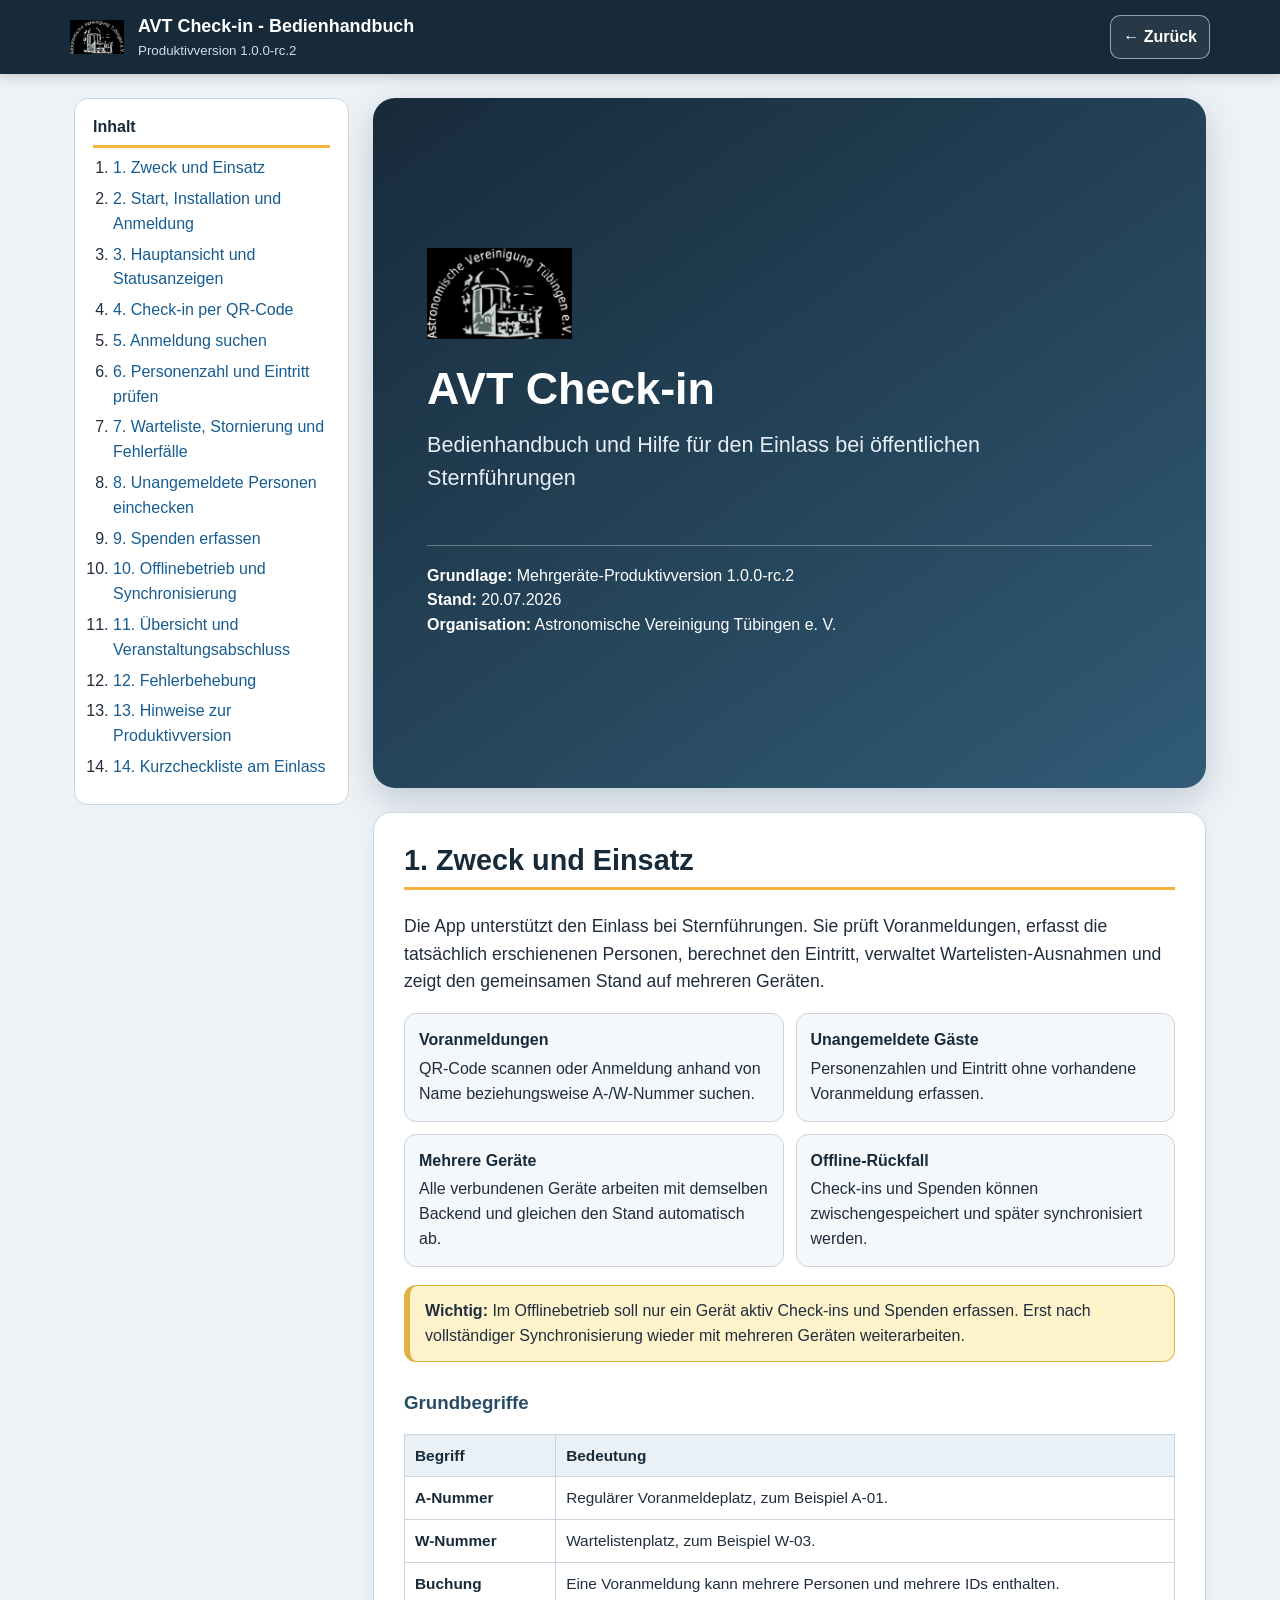
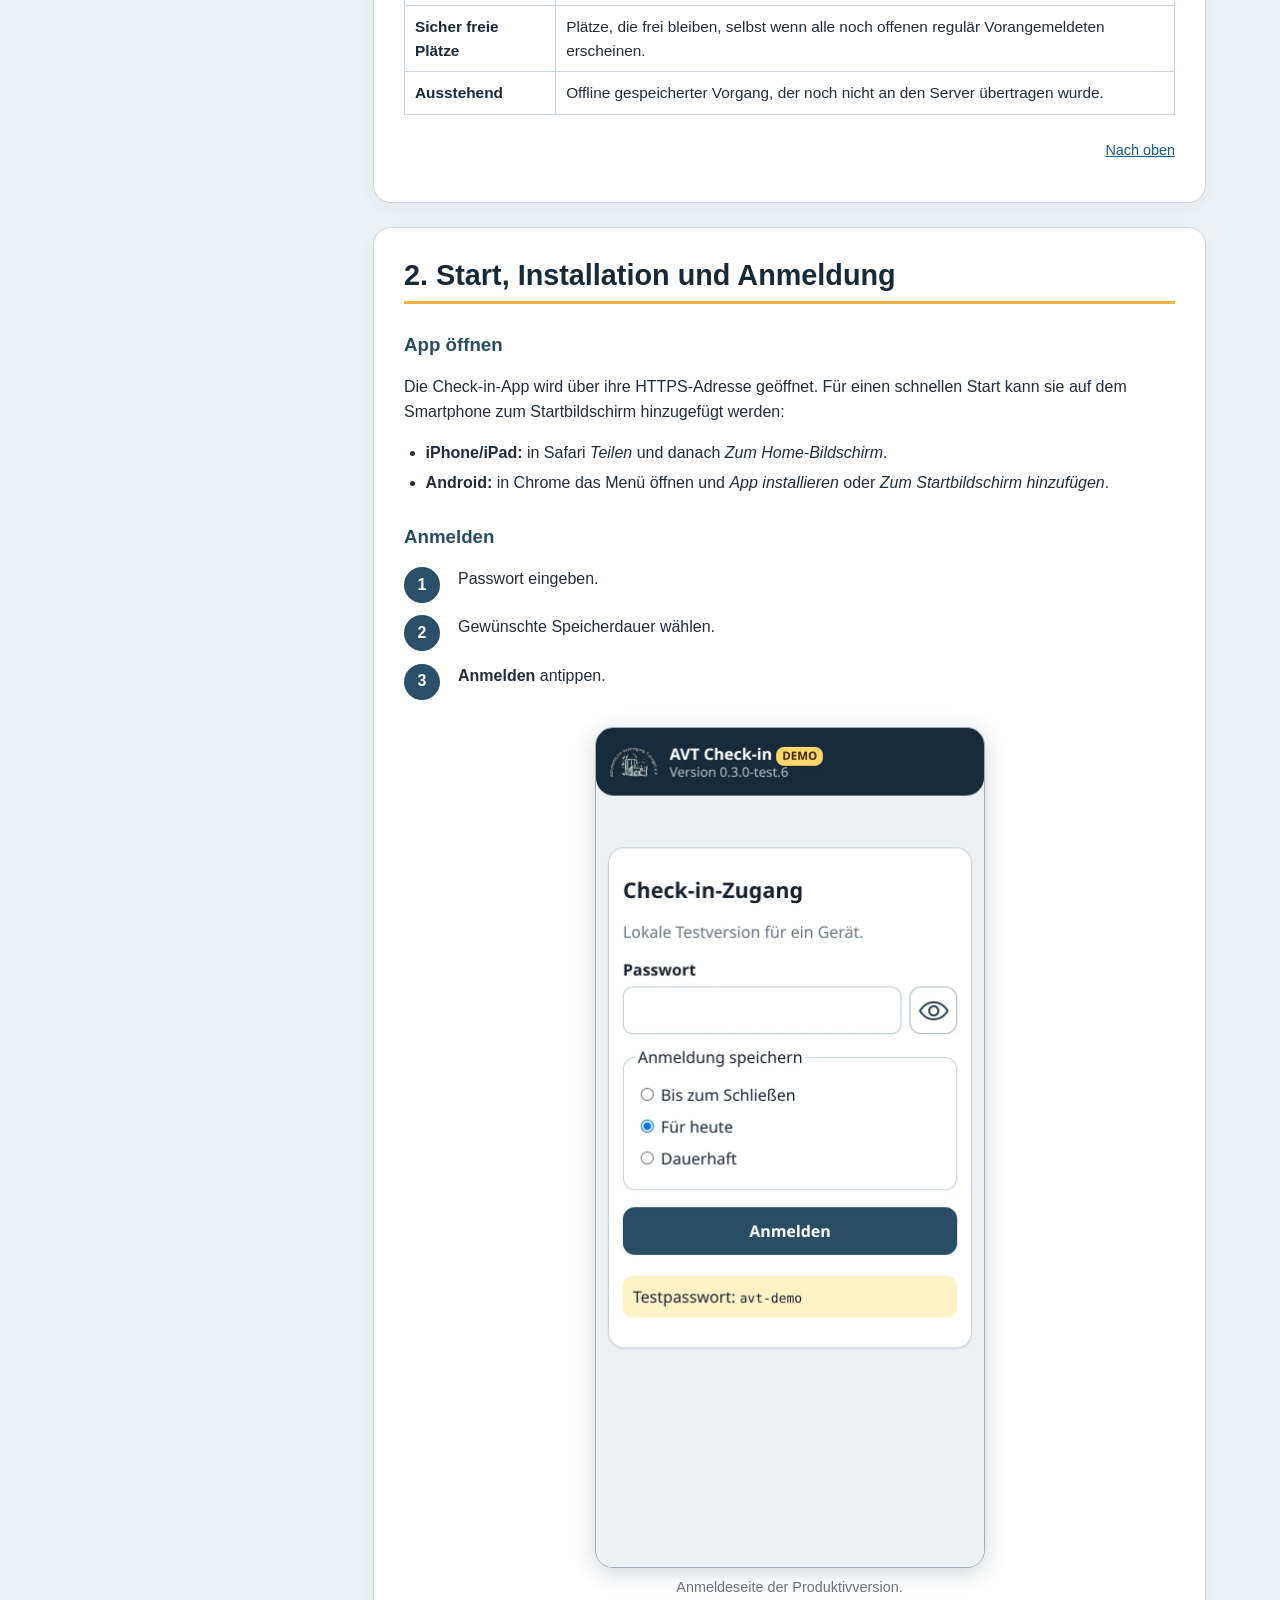
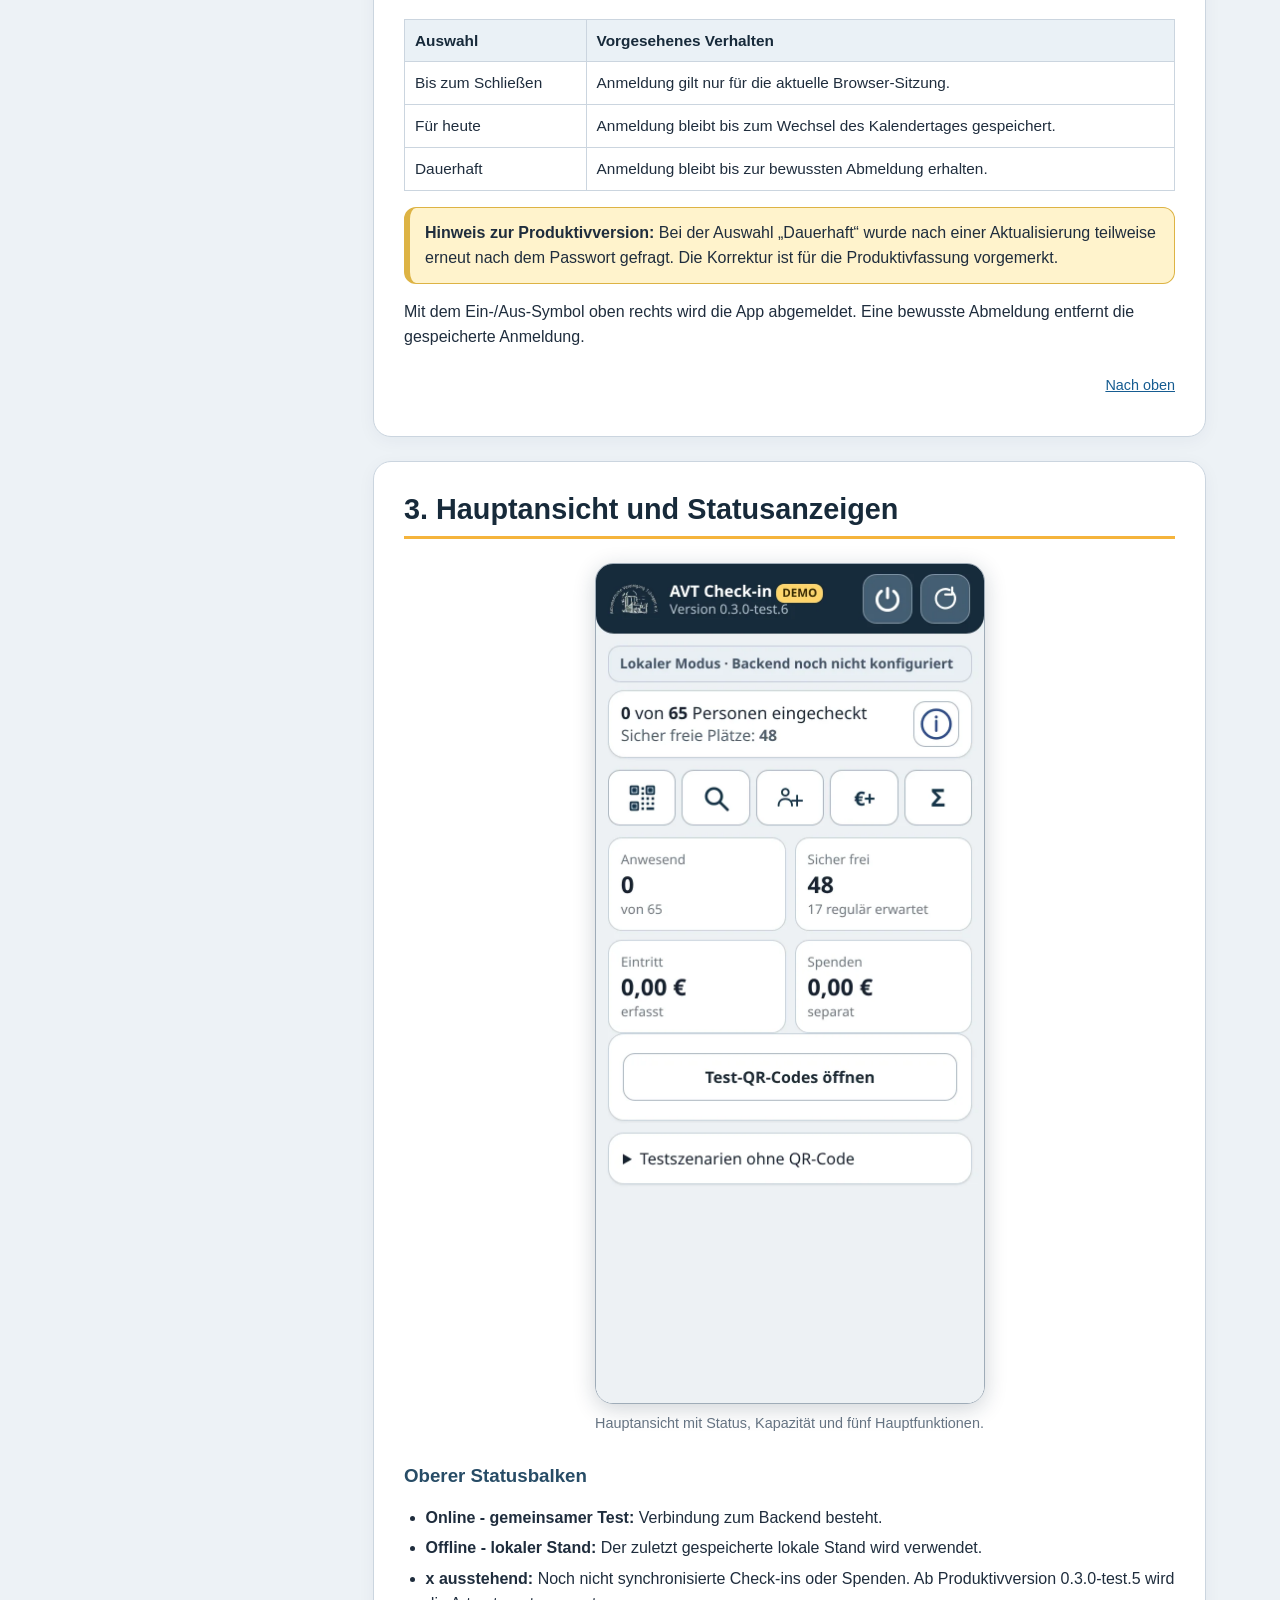
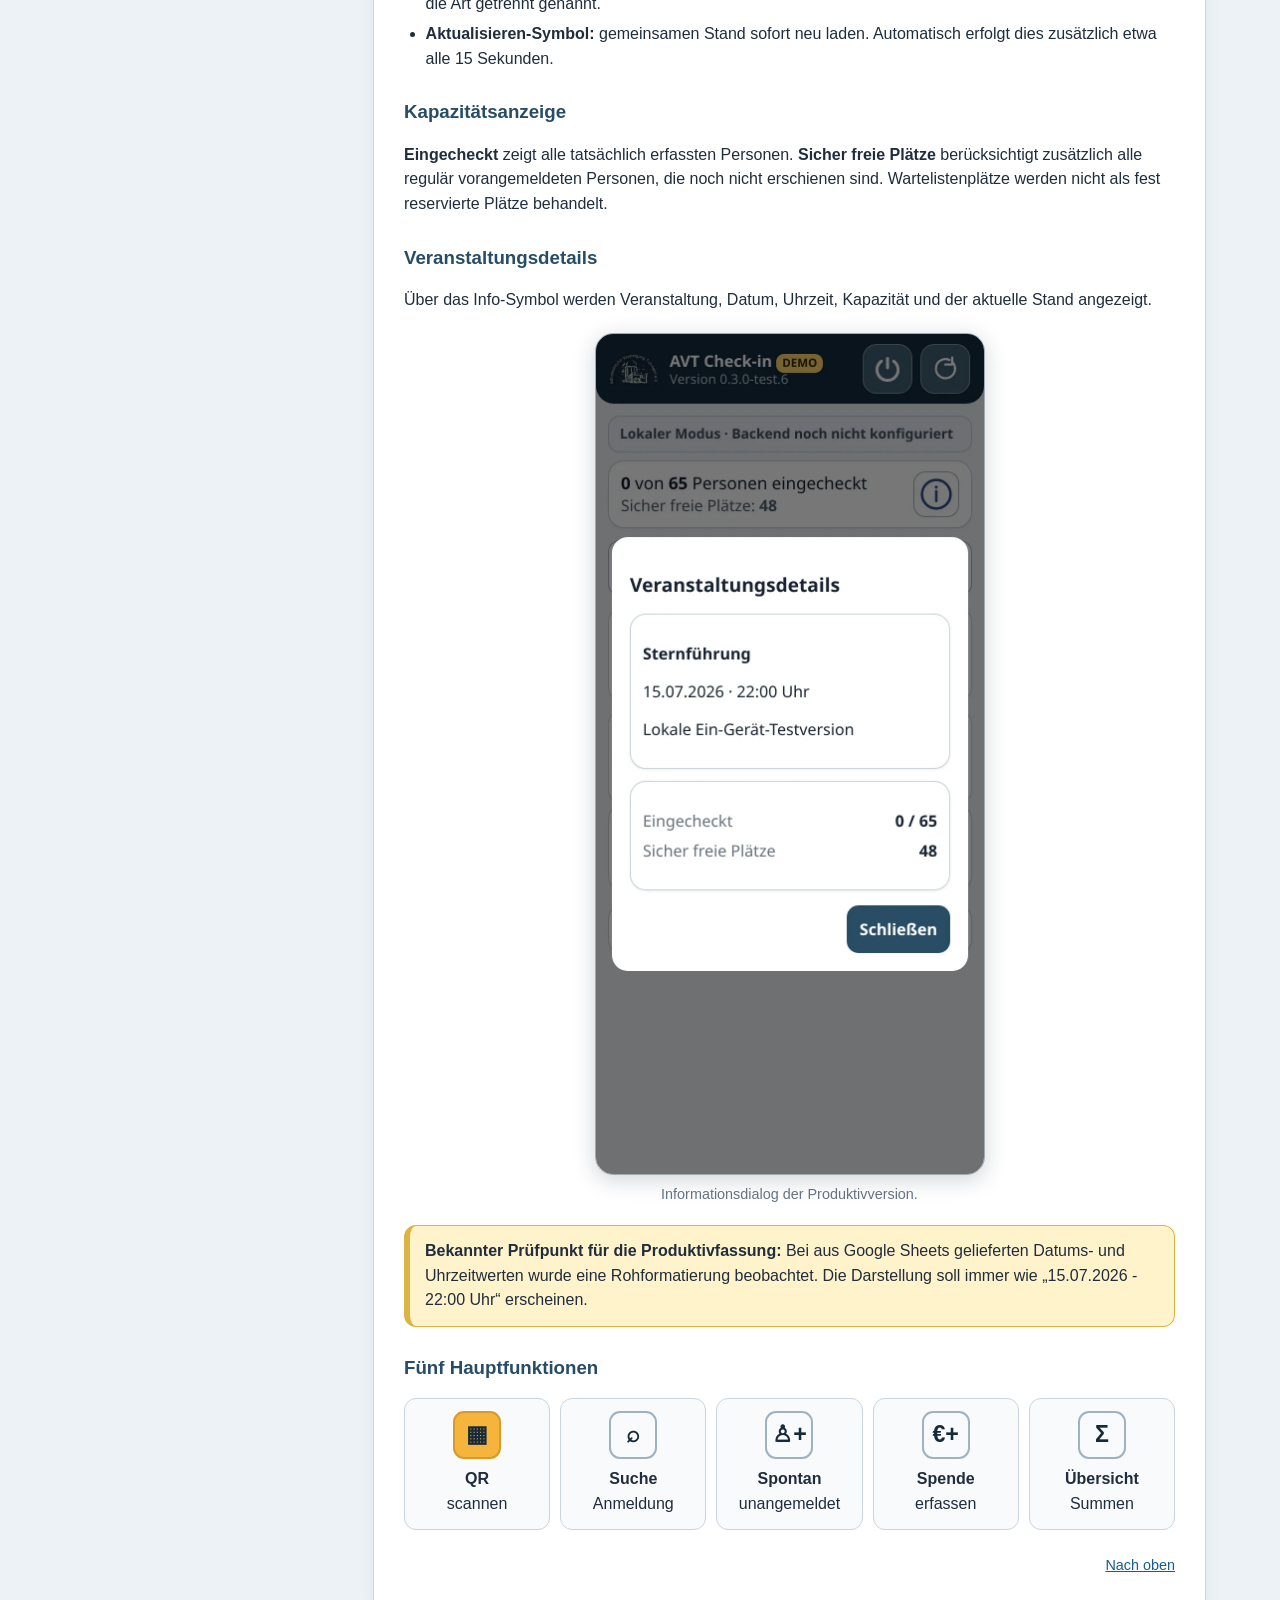
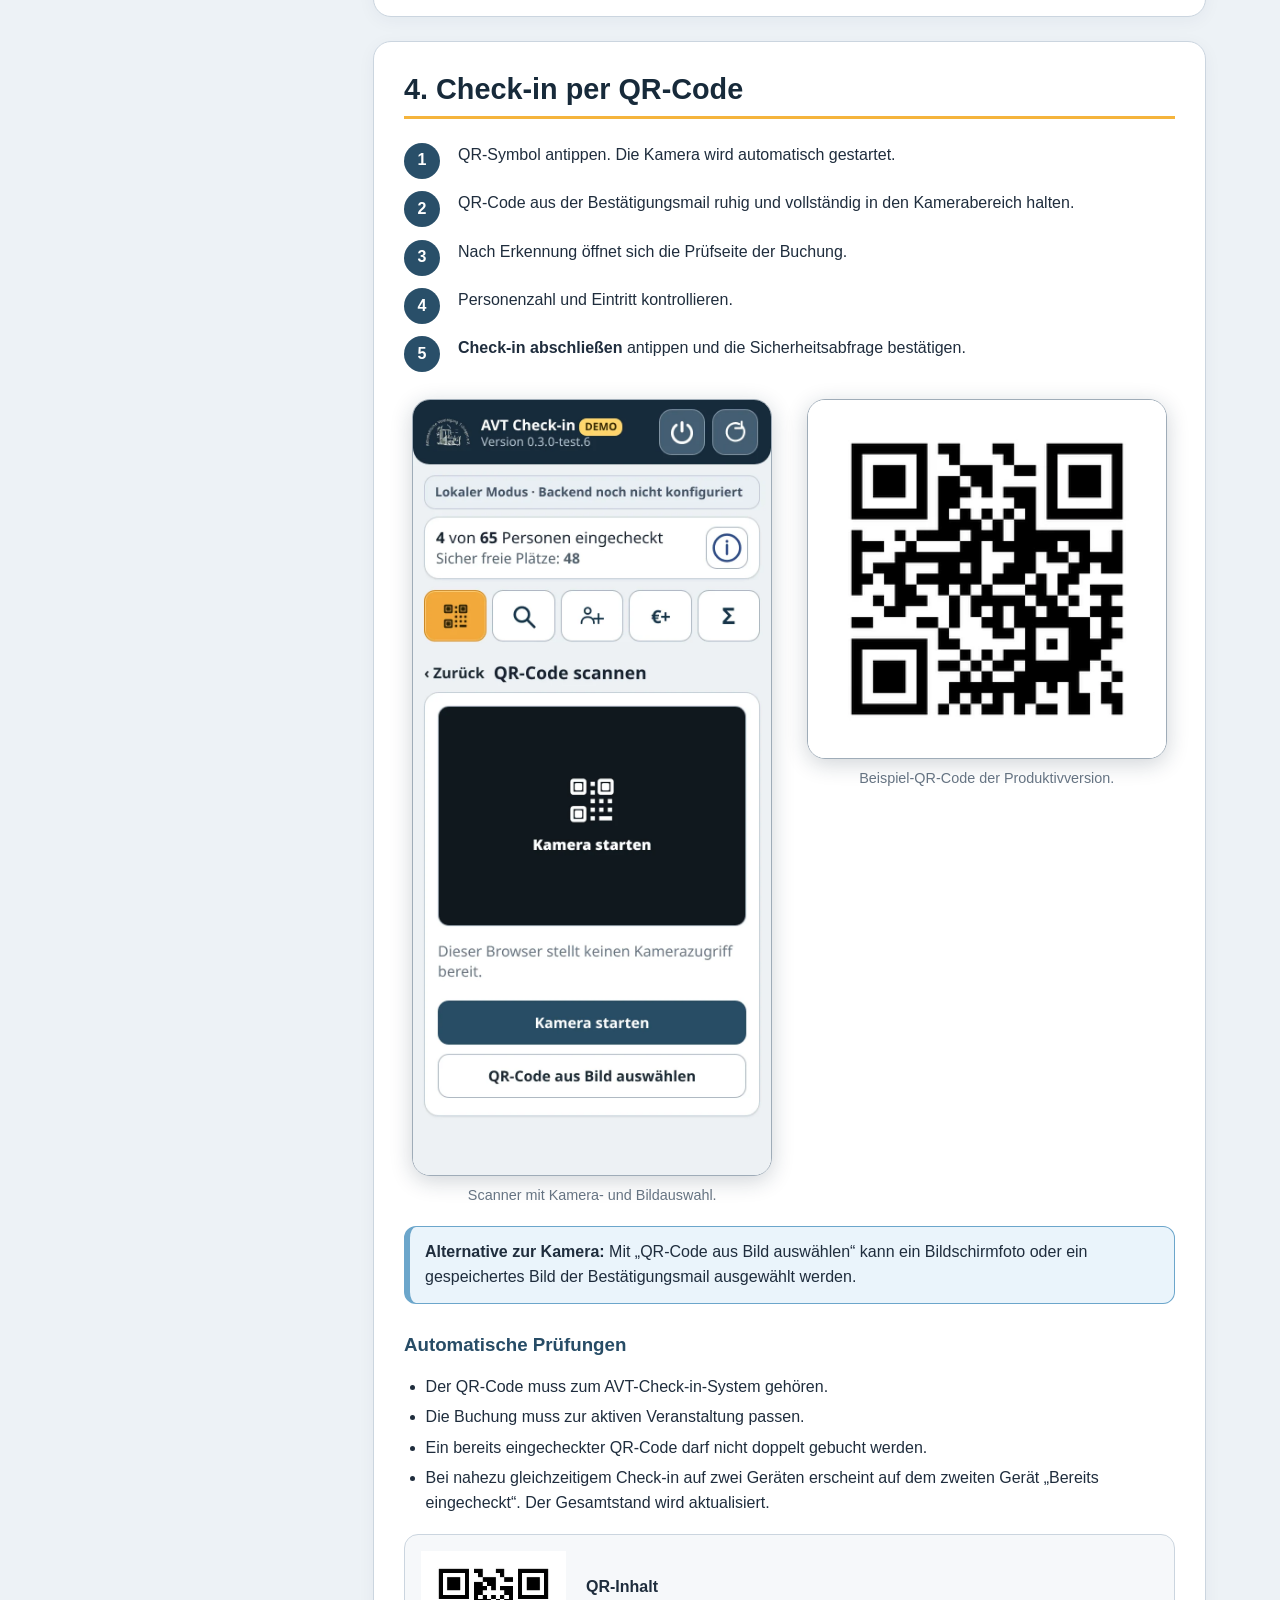
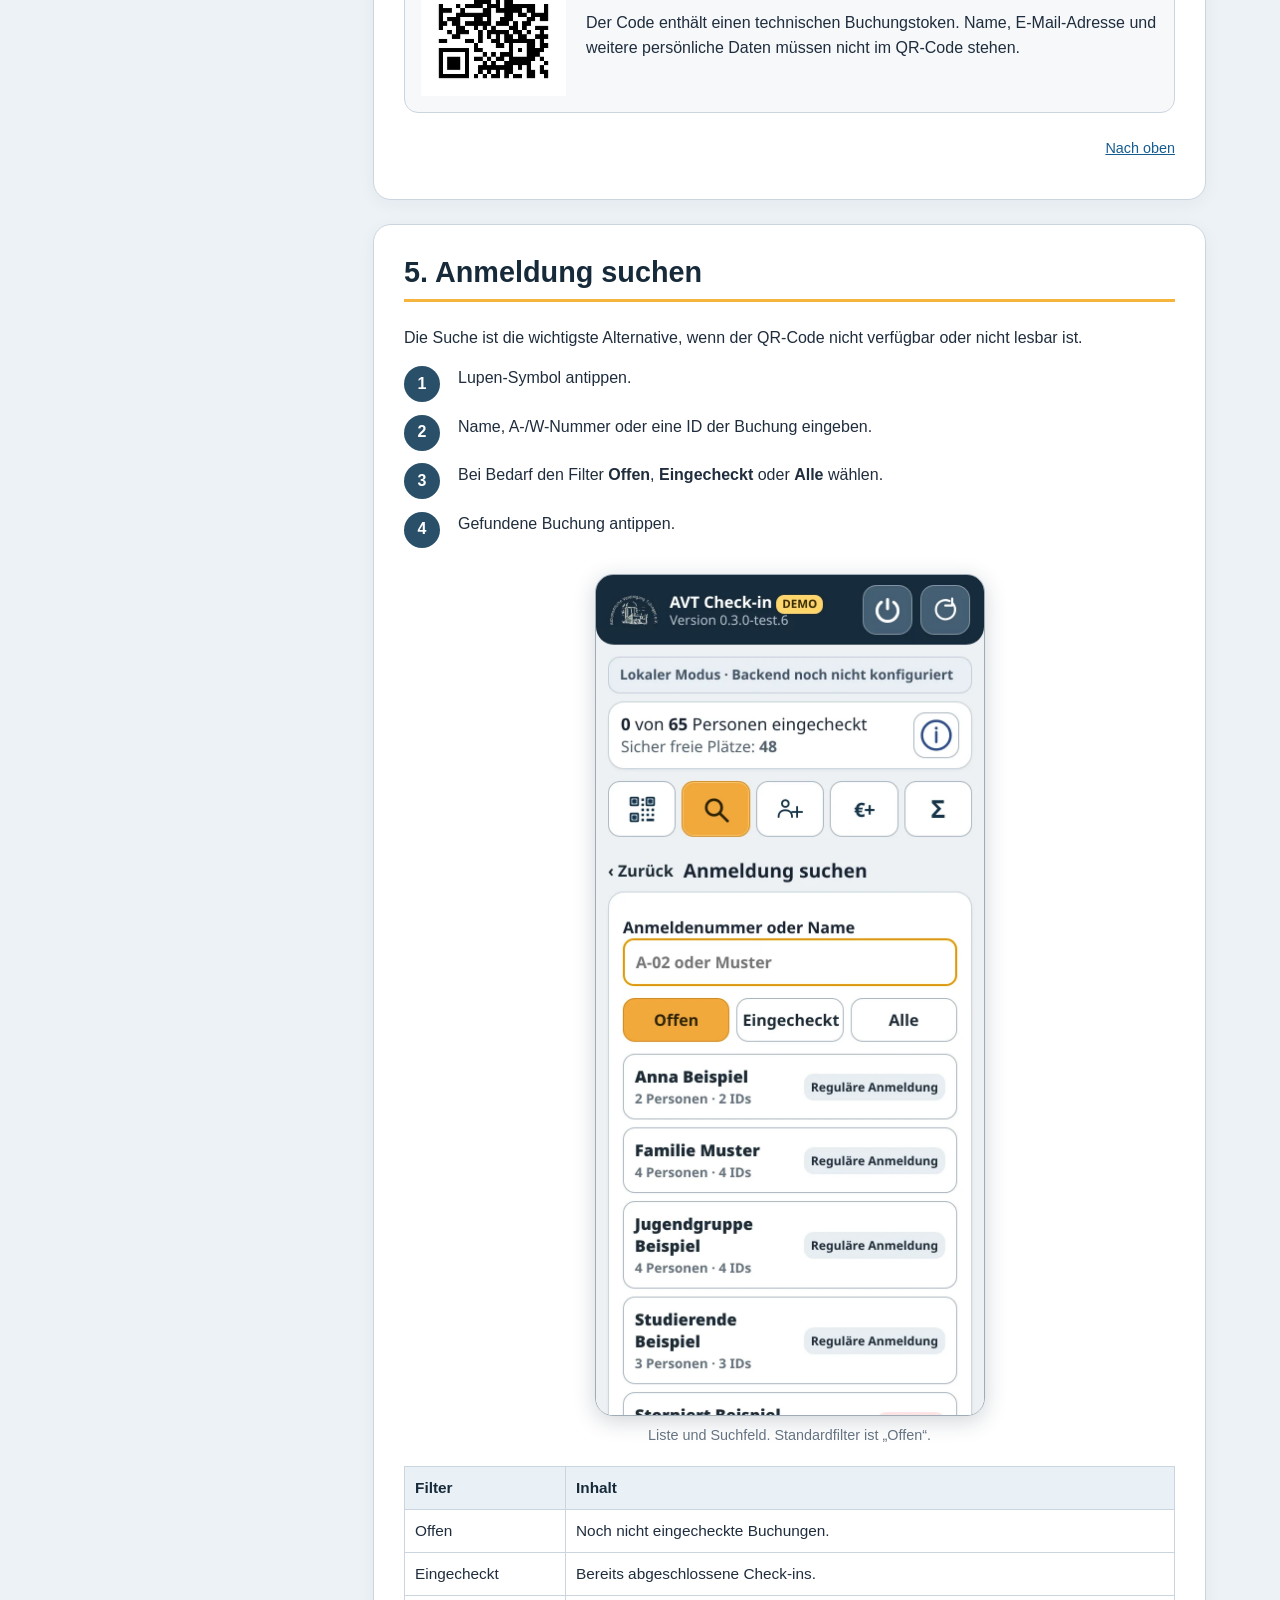
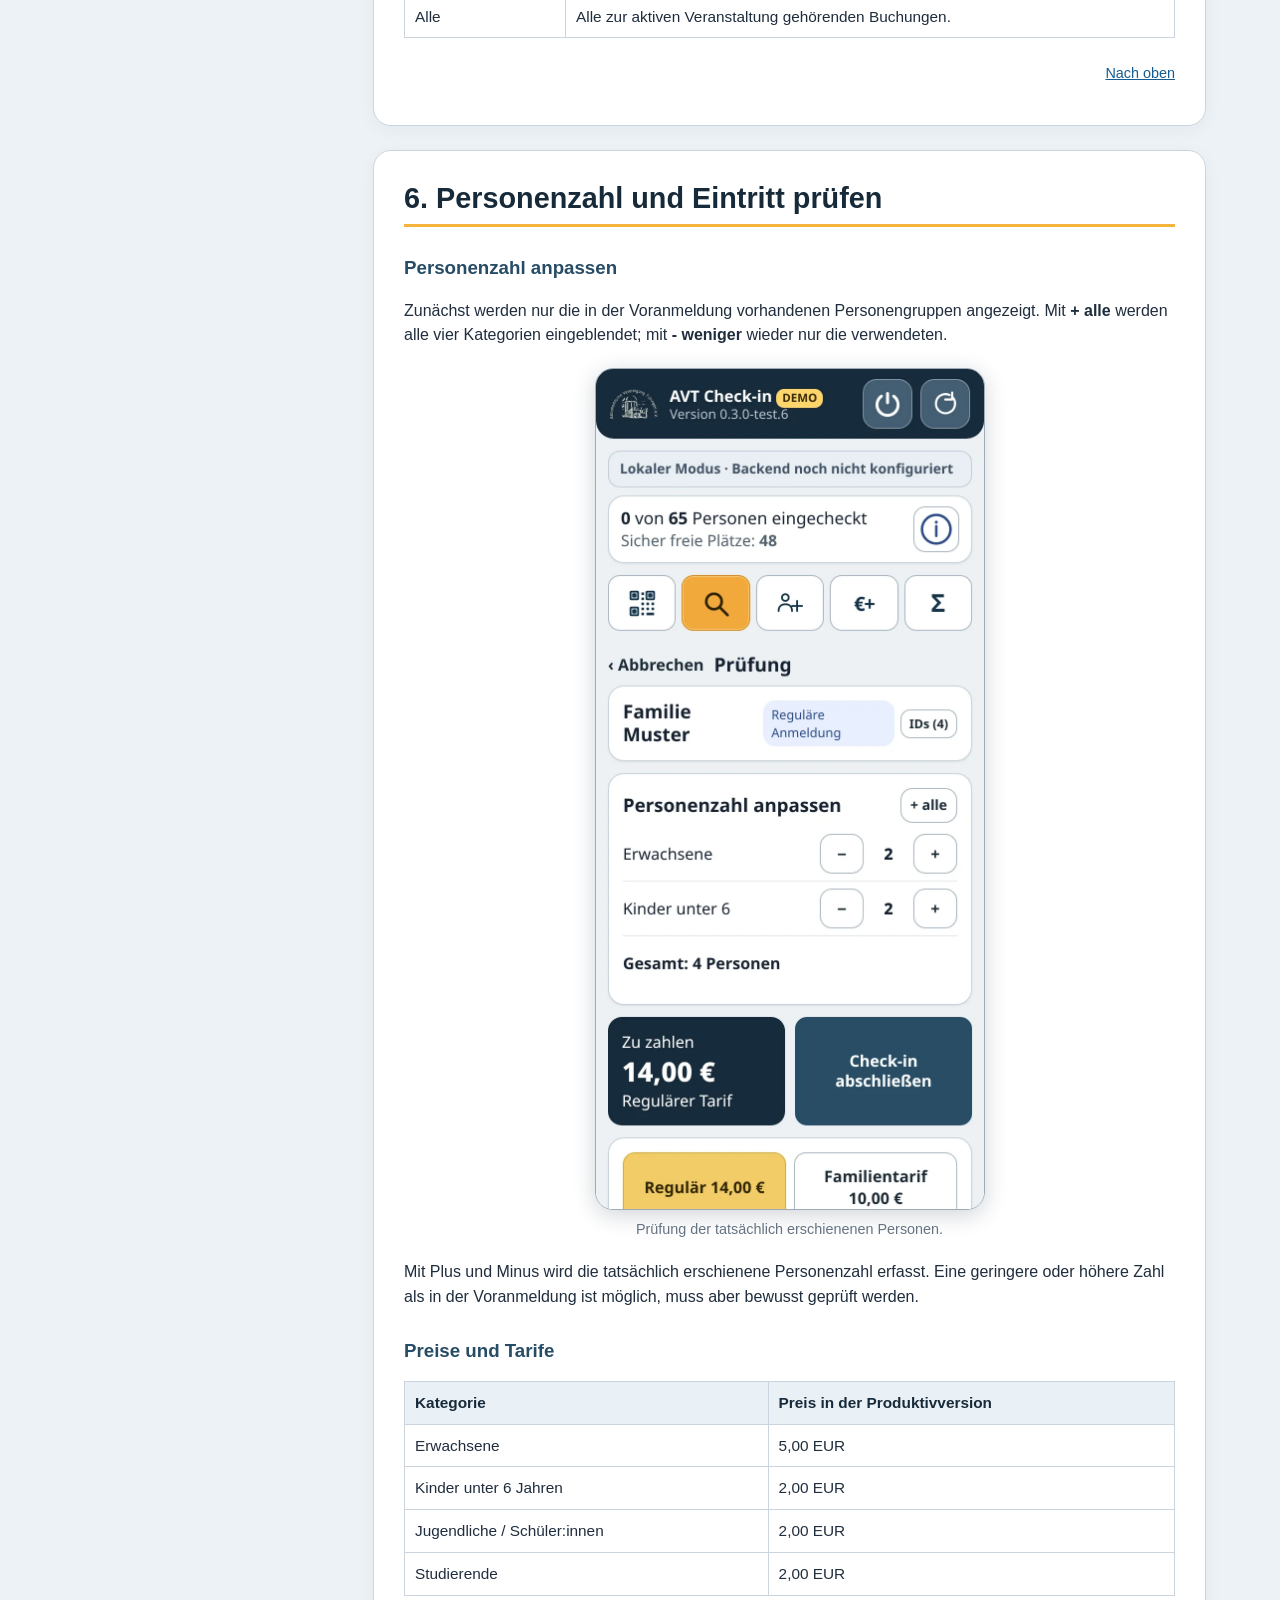
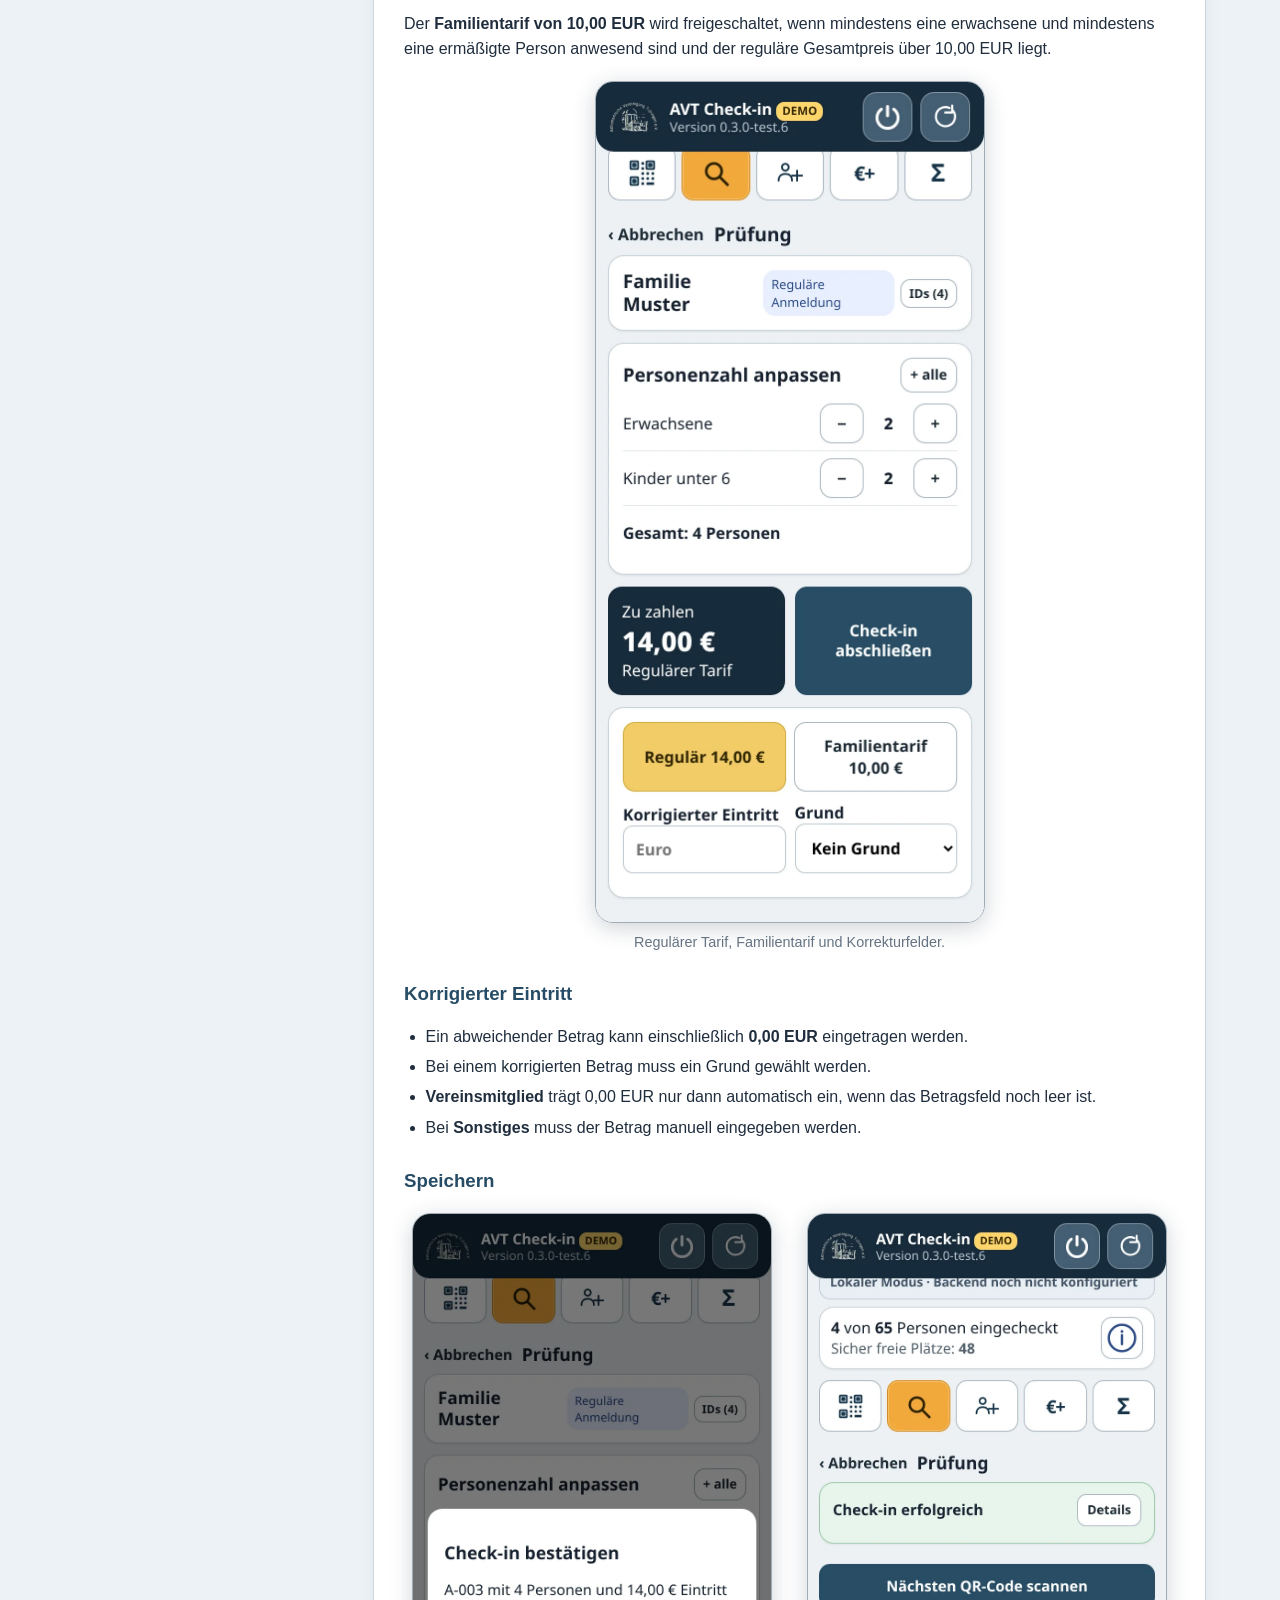
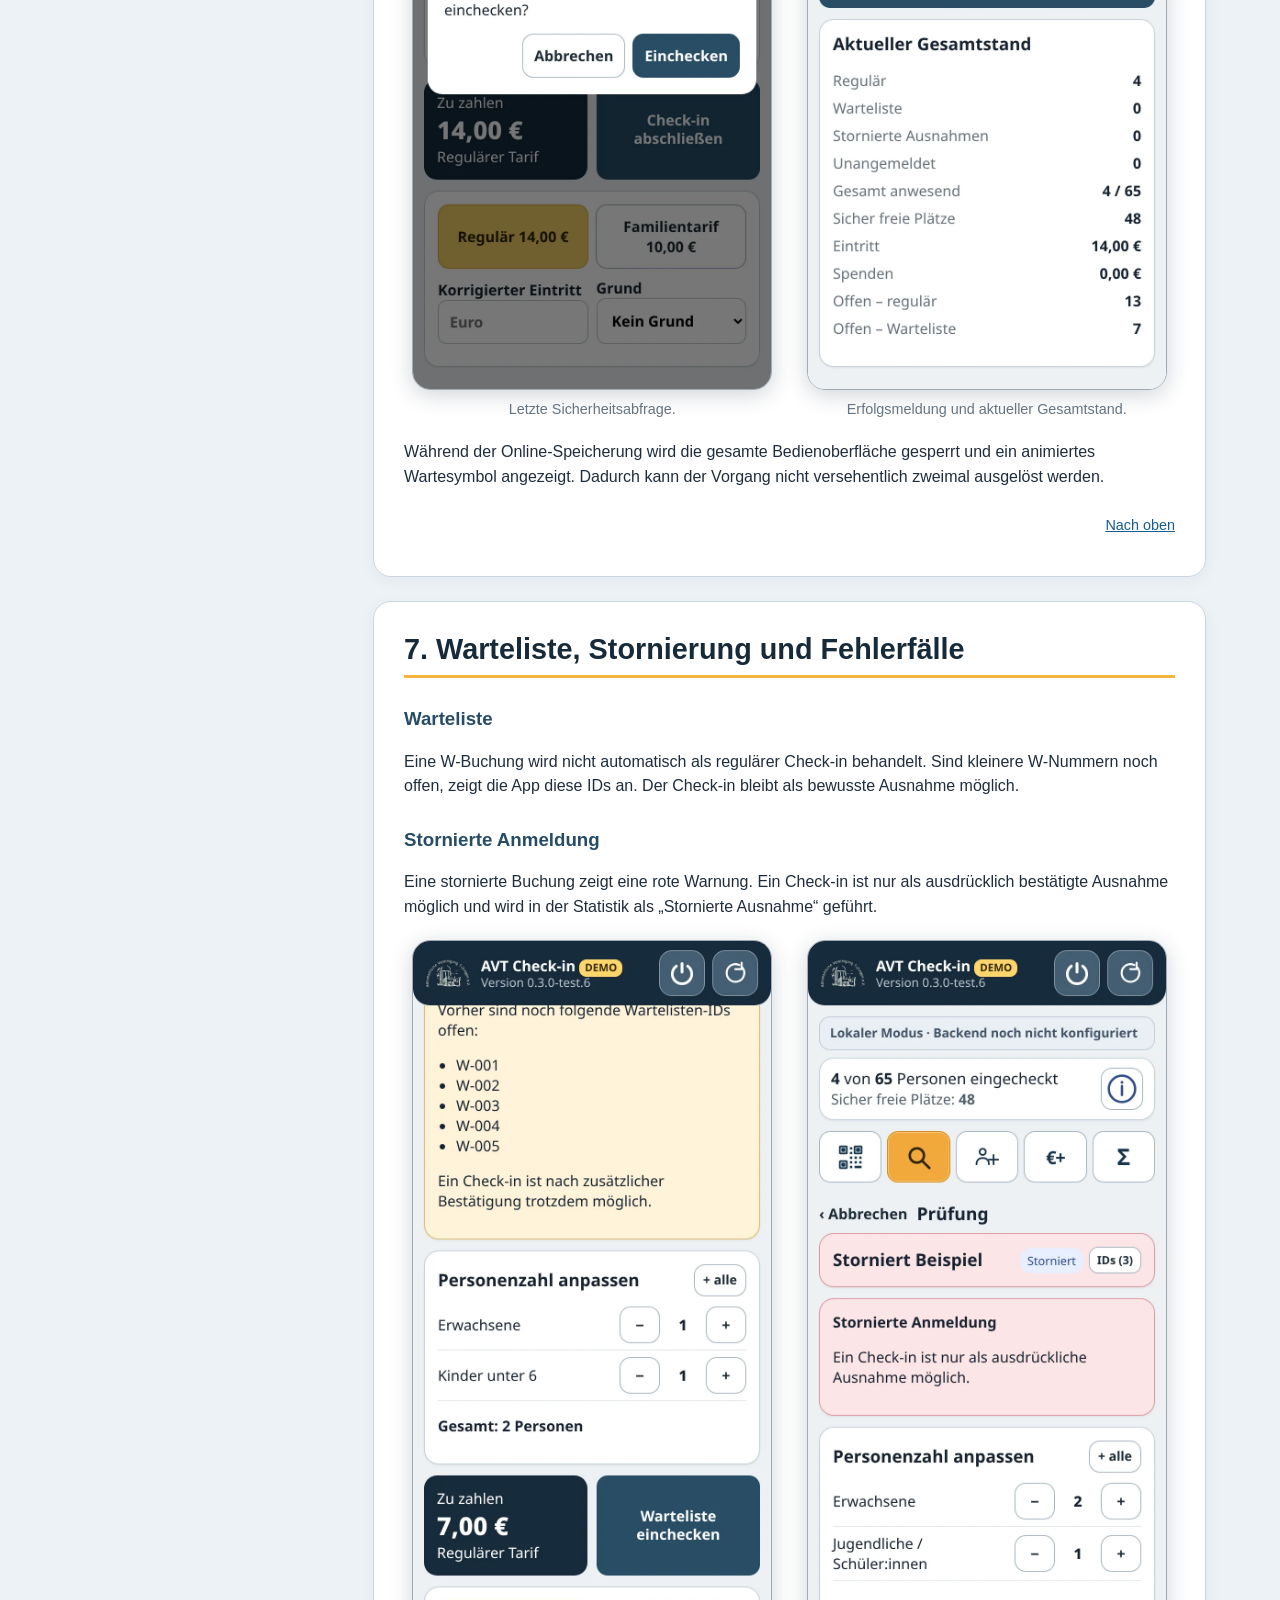
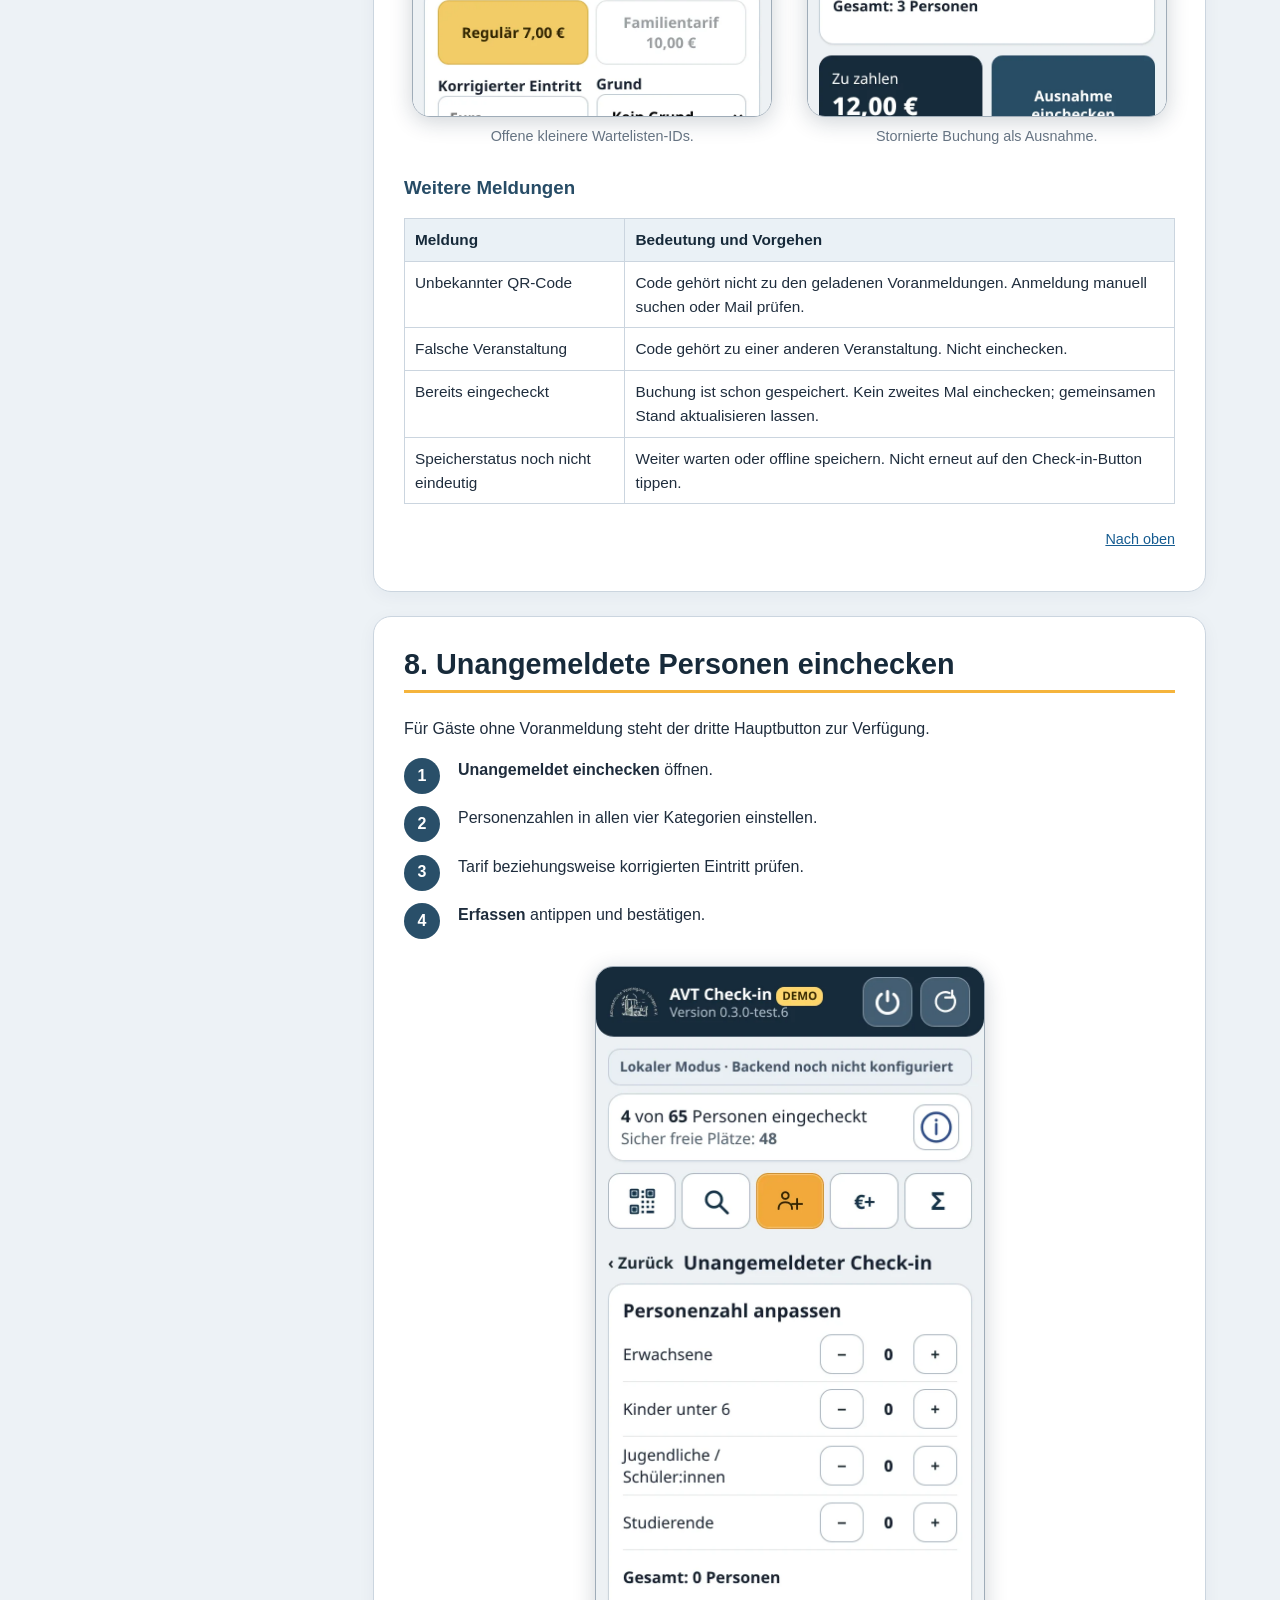
==== help.html @ 0be51b8c "Add files via upload" ====
<!doctype html>
<html lang="de">
<head>
<meta charset="utf-8">
<meta name="viewport" content="width=device-width, initial-scale=1">
<title>AVT Check-in – Hilfe 1.0.0-rc.2</title>
<style>
:root{--navy:#172a3a;--navy2:#294f69;--orange:#f5b43c;--bg:#edf2f6;--card:#fff;--line:#cbd5df;--text:#1f2d3d;--muted:#657382;--green:#e8f6ea;--green-b:#83bc8a;--yellow:#fff3cc;--yellow-b:#ddb344;--red:#fde7e7;--red-b:#d98d8d;}
*{box-sizing:border-box}
html{scroll-behavior:smooth}
body{margin:0;font-family:Arial,Helvetica,sans-serif;color:var(--text);background:var(--bg);line-height:1.55}
a{color:#165c91}
.site-header{position:sticky;top:0;z-index:20;background:var(--navy);color:#fff;box-shadow:0 2px 12px #0003}
.site-header-inner{max-width:1180px;margin:auto;padding:10px 20px;display:flex;align-items:center;gap:14px}
.site-header img{width:54px;height:54px;object-fit:contain}
.site-header strong{font-size:1.12rem}
.site-header small{display:block;color:#d2dde6}
.layout{max-width:1180px;margin:auto;display:grid;grid-template-columns:275px minmax(0,1fr);gap:24px;padding:24px}
.sidebar{position:sticky;top:92px;align-self:start;background:#fff;border:1px solid var(--line);border-radius:14px;padding:18px;max-height:calc(100vh - 115px);overflow:auto}
.sidebar h2{font-size:1rem;margin:0 0 8px}
.sidebar ol{padding-left:20px;margin:0}
.sidebar li{margin:6px 0}
.sidebar a{text-decoration:none}
.content{min-width:0}
.cover{min-height:690px;background:linear-gradient(145deg,var(--navy),#315b76);color:#fff;border-radius:22px;padding:54px;display:flex;flex-direction:column;justify-content:center;box-shadow:0 12px 35px #17334a33}
.cover img{width:145px;max-height:145px;object-fit:contain;margin-bottom:25px}
.cover h1{font-size:2.8rem;line-height:1.08;margin:0 0 15px}
.cover .subtitle{font-size:1.35rem;max-width:700px;color:#e6eef4}
.cover .meta{margin-top:50px;border-top:1px solid #ffffff55;padding-top:18px}
.chapter{background:#fff;border:1px solid var(--line);border-radius:18px;padding:30px;margin:24px 0;box-shadow:0 4px 18px #18354d0c}
h1,h2,h3{line-height:1.2}
h2{color:var(--navy);font-size:1.8rem;margin-top:0;border-bottom:3px solid var(--orange);padding-bottom:9px}
h3{color:#274c66;margin-top:1.6em}
p{margin:.7em 0}
ul,ol{padding-left:1.35rem}
li{margin:.35em 0}
.lead{font-size:1.1rem}
.note,.warning,.danger,.success{border:1px solid;border-left-width:6px;border-radius:12px;padding:13px 15px;margin:16px 0}
.note{background:#eaf4fb;border-color:#6ca6cb}
.warning{background:var(--yellow);border-color:var(--yellow-b)}
.danger{background:var(--red);border-color:var(--red-b)}
.success{background:var(--green);border-color:var(--green-b)}
.quick{display:grid;grid-template-columns:repeat(2,minmax(0,1fr));gap:12px;margin:18px 0}
.quick>div{background:#f4f8fb;border:1px solid var(--line);border-radius:12px;padding:14px}
.quick strong{display:block;color:var(--navy);margin-bottom:4px}
.icon-grid{display:grid;grid-template-columns:repeat(5,1fr);gap:10px;margin:18px 0}
.icon-card{text-align:center;border:1px solid var(--line);border-radius:12px;padding:12px 6px;background:#f8fafc}
.icon{width:48px;height:48px;border:2px solid #9eb2c2;border-radius:11px;margin:0 auto 8px;display:grid;place-items:center;font-size:1.45rem;font-weight:700;color:var(--navy)}
.icon.active{background:var(--orange);border-color:#d89a28}
.figure{margin:20px auto;text-align:center;break-inside:avoid}
.figure img{display:block;max-width:390px;width:100%;height:auto;margin:auto;border-radius:18px;box-shadow:0 5px 22px #122a3b33;border:1px solid #9facb8}
.figure figcaption{font-size:.9rem;color:var(--muted);margin-top:8px}
.figure.two{display:grid;grid-template-columns:repeat(2,minmax(0,1fr));gap:18px;align-items:start}
.figure.two figure{margin:0}
.figure.two img{max-width:360px}
.steps{counter-reset:step;list-style:none;padding:0}
.steps>li{counter-increment:step;position:relative;padding:0 0 18px 54px;min-height:42px}
.steps>li:before{content:counter(step);position:absolute;left:0;top:0;width:36px;height:36px;border-radius:50%;background:var(--navy2);color:#fff;display:grid;place-items:center;font-weight:700}
.table-wrap{overflow-x:auto}
table{width:100%;border-collapse:collapse;margin:16px 0;font-size:.96rem}
th,td{border:1px solid var(--line);padding:9px 10px;text-align:left;vertical-align:top}
th{background:#eaf1f6;color:var(--navy)}
kbd,code{font-family:Consolas,monospace;background:#eef1f4;border:1px solid #d2d8de;border-radius:5px;padding:1px 5px}
.term{font-weight:700;color:var(--navy)}
.backtop{text-align:right;font-size:.9rem;margin-top:24px}
.qr-demo{display:flex;align-items:center;gap:20px;background:#f6f8fa;border:1px solid var(--line);border-radius:14px;padding:16px;margin:18px 0}
.qr-demo img{width:145px;height:145px;image-rendering:pixelated}
.toc-mobile{display:none;background:#fff;border:1px solid var(--line);border-radius:12px;padding:12px;margin-bottom:16px}
.print-toc{display:none}
footer{text-align:center;color:var(--muted);padding:20px 20px 40px}
@media(max-width:850px){
 .layout{display:block;padding:14px} .sidebar{display:none} .toc-mobile{display:block}
 .cover{min-height:560px;padding:32px 24px} .cover h1{font-size:2.2rem}
 .chapter{padding:22px 18px} .quick{grid-template-columns:1fr} .icon-grid{grid-template-columns:repeat(5,minmax(58px,1fr));overflow-x:auto}
 .figure.two{grid-template-columns:1fr}
}
@media print{
 @page{size:A4;margin:15mm 14mm 16mm}
 body{background:#fff;font-size:10.2pt;line-height:1.42}
 .site-header,.sidebar,.toc-mobile,.backtop{display:none!important}
 .layout{display:block;max-width:none;padding:0}
 .content{width:100%}
 .cover{min-height:248mm;border-radius:0;box-shadow:none;padding:22mm 17mm;break-after:page}
 .cover h1{font-size:29pt}
 .cover .subtitle{font-size:15pt}
 .chapter{border:0;border-radius:0;box-shadow:none;padding:0;margin:0 0 8mm;break-before:auto}
 .print-toc{display:block;break-after:page;padding:8mm 4mm}
 .print-toc h2{font-size:20pt}
 .print-toc li{margin:2.5mm 0}
 h2{font-size:18pt} h3{font-size:13pt}
 .figure img{max-height:155mm;width:auto;max-width:100%}
 .figure.two img{max-height:135mm}
 h2,h3{break-after:avoid-page}
 table{break-inside:auto}
 tr{break-inside:avoid}
 .icon-grid{gap:5px}
 .icon-card{padding:7px 3px}
 .note,.warning,.danger,.success,.quick>div,.qr-demo{break-inside:avoid}
 a{color:inherit;text-decoration:none}
 footer{display:none}
}
.app-back{margin-left:auto;display:inline-flex;align-items:center;justify-content:center;padding:9px 12px;border:1px solid #ffffff88;border-radius:10px;color:#fff;text-decoration:none;font-weight:700;white-space:nowrap;background:#ffffff12}
.app-back:hover{background:#ffffff22}
@media(max-width:640px){.site-header-inner{padding:8px 10px;gap:9px}.site-header img{width:42px;height:42px}.site-header strong{font-size:.92rem}.site-header small{font-size:.72rem}.app-back{padding:8px 9px;font-size:.82rem}}
@media print{.app-back{display:none!important}}
</style>
</head>
<body id="top">
<header class="site-header"><div class="site-header-inner"><img src="[data-uri]" alt="AVT-Logo"><div><strong>AVT Check-in - Bedienhandbuch</strong><small>Produktivversion 1.0.0-rc.2</small></div><a class="app-back" href="index.html" aria-label="Zurück zur Check-in-App">← Zurück</a></div></header>
<div class="layout">
<aside class="sidebar"><h2>Inhalt</h2><ol><li><a href="#zweck">1. Zweck und Einsatz</a></li><li><a href="#start">2. Start, Installation und Anmeldung</a></li><li><a href="#hauptansicht">3. Hauptansicht und Statusanzeigen</a></li><li><a href="#qr">4. Check-in per QR-Code</a></li><li><a href="#suche">5. Anmeldung suchen</a></li><li><a href="#pruefung">6. Personenzahl und Eintritt prüfen</a></li><li><a href="#sonderfaelle">7. Warteliste, Stornierung und Fehlerfälle</a></li><li><a href="#spontan">8. Unangemeldete Personen einchecken</a></li><li><a href="#spenden">9. Spenden erfassen</a></li><li><a href="#offline">10. Offlinebetrieb und Synchronisierung</a></li><li><a href="#uebersicht">11. Übersicht und Veranstaltungsabschluss</a></li><li><a href="#fehler">12. Fehlerbehebung</a></li><li><a href="#test">13. Hinweise zur Produktivversion</a></li><li><a href="#kurzcheck">14. Kurzcheckliste am Einlass</a></li></ol></aside>
<main class="content">
<details class="toc-mobile"><summary><strong>Inhaltsverzeichnis</strong></summary><ol><li><a href="#zweck">1. Zweck und Einsatz</a></li><li><a href="#start">2. Start, Installation und Anmeldung</a></li><li><a href="#hauptansicht">3. Hauptansicht und Statusanzeigen</a></li><li><a href="#qr">4. Check-in per QR-Code</a></li><li><a href="#suche">5. Anmeldung suchen</a></li><li><a href="#pruefung">6. Personenzahl und Eintritt prüfen</a></li><li><a href="#sonderfaelle">7. Warteliste, Stornierung und Fehlerfälle</a></li><li><a href="#spontan">8. Unangemeldete Personen einchecken</a></li><li><a href="#spenden">9. Spenden erfassen</a></li><li><a href="#offline">10. Offlinebetrieb und Synchronisierung</a></li><li><a href="#uebersicht">11. Übersicht und Veranstaltungsabschluss</a></li><li><a href="#fehler">12. Fehlerbehebung</a></li><li><a href="#test">13. Hinweise zur Produktivversion</a></li><li><a href="#kurzcheck">14. Kurzcheckliste am Einlass</a></li></ol></details>
<section class="cover">
<img src="[data-uri]" alt="Logo der Astronomischen Vereinigung Tübingen">
<h1>AVT Check-in</h1>
<div class="subtitle">Bedienhandbuch und Hilfe für den Einlass bei öffentlichen Sternführungen</div>
<div class="meta"><strong>Grundlage:</strong> Mehrgeräte-Produktivversion 1.0.0-rc.2<br><strong>Stand:</strong> 20.07.2026<br><strong>Organisation:</strong> Astronomische Vereinigung Tübingen e. V.</div>
</section>
<section class="print-toc"><h2>Inhaltsverzeichnis</h2><ol><li><a href="#zweck">1. Zweck und Einsatz</a></li><li><a href="#start">2. Start, Installation und Anmeldung</a></li><li><a href="#hauptansicht">3. Hauptansicht und Statusanzeigen</a></li><li><a href="#qr">4. Check-in per QR-Code</a></li><li><a href="#suche">5. Anmeldung suchen</a></li><li><a href="#pruefung">6. Personenzahl und Eintritt prüfen</a></li><li><a href="#sonderfaelle">7. Warteliste, Stornierung und Fehlerfälle</a></li><li><a href="#spontan">8. Unangemeldete Personen einchecken</a></li><li><a href="#spenden">9. Spenden erfassen</a></li><li><a href="#offline">10. Offlinebetrieb und Synchronisierung</a></li><li><a href="#uebersicht">11. Übersicht und Veranstaltungsabschluss</a></li><li><a href="#fehler">12. Fehlerbehebung</a></li><li><a href="#test">13. Hinweise zur Produktivversion</a></li><li><a href="#kurzcheck">14. Kurzcheckliste am Einlass</a></li></ol></section>

<section class="chapter" id="zweck">
<h2>1. Zweck und Einsatz</h2>
<p class="lead">Die App unterstützt den Einlass bei Sternführungen. Sie prüft Voranmeldungen, erfasst die tatsächlich erschienenen Personen, berechnet den Eintritt, verwaltet Wartelisten-Ausnahmen und zeigt den gemeinsamen Stand auf mehreren Geräten.</p>
<div class="quick">
<div><strong>Voranmeldungen</strong>QR-Code scannen oder Anmeldung anhand von Name beziehungsweise A-/W-Nummer suchen.</div>
<div><strong>Unangemeldete Gäste</strong>Personenzahlen und Eintritt ohne vorhandene Voranmeldung erfassen.</div>
<div><strong>Mehrere Geräte</strong>Alle verbundenen Geräte arbeiten mit demselben Backend und gleichen den Stand automatisch ab.</div>
<div><strong>Offline-Rückfall</strong>Check-ins und Spenden können zwischengespeichert und später synchronisiert werden.</div>
</div>
<div class="warning"><strong>Wichtig:</strong> Im Offlinebetrieb soll nur ein Gerät aktiv Check-ins und Spenden erfassen. Erst nach vollständiger Synchronisierung wieder mit mehreren Geräten weiterarbeiten.</div>
<h3>Grundbegriffe</h3>
<table><thead><tr><th>Begriff</th><th>Bedeutung</th></tr></thead><tbody>
<tr><td><span class="term">A-Nummer</span></td><td>Regulärer Voranmeldeplatz, zum Beispiel A-01.</td></tr>
<tr><td><span class="term">W-Nummer</span></td><td>Wartelistenplatz, zum Beispiel W-03.</td></tr>
<tr><td><span class="term">Buchung</span></td><td>Eine Voranmeldung kann mehrere Personen und mehrere IDs enthalten.</td></tr>
<tr><td><span class="term">Sicher freie Plätze</span></td><td>Plätze, die frei bleiben, selbst wenn alle noch offenen regulär Vorangemeldeten erscheinen.</td></tr>
<tr><td><span class="term">Ausstehend</span></td><td>Offline gespeicherter Vorgang, der noch nicht an den Server übertragen wurde.</td></tr>
</tbody></table>
<p class="backtop"><a href="#top">Nach oben</a></p>
</section>

<section class="chapter" id="start">
<h2>2. Start, Installation und Anmeldung</h2>
<h3>App öffnen</h3>
<p>Die Check-in-App wird über ihre HTTPS-Adresse geöffnet. Für einen schnellen Start kann sie auf dem Smartphone zum Startbildschirm hinzugefügt werden:</p>
<ul><li><strong>iPhone/iPad:</strong> in Safari <em>Teilen</em> und danach <em>Zum Home-Bildschirm</em>.</li><li><strong>Android:</strong> in Chrome das Menü öffnen und <em>App installieren</em> oder <em>Zum Startbildschirm hinzufügen</em>.</li></ul>
<h3>Anmelden</h3>
<ol class="steps"><li>Passwort eingeben.</li><li>Gewünschte Speicherdauer wählen.</li><li><strong>Anmelden</strong> antippen.</li></ol>
<figure class="figure"><img src="[data-uri]" alt="Anmeldeseite der AVT Check-in-App"><figcaption>Anmeldeseite der Produktivversion.</figcaption></figure>
<table><thead><tr><th>Auswahl</th><th>Vorgesehenes Verhalten</th></tr></thead><tbody>
<tr><td>Bis zum Schließen</td><td>Anmeldung gilt nur für die aktuelle Browser-Sitzung.</td></tr>
<tr><td>Für heute</td><td>Anmeldung bleibt bis zum Wechsel des Kalendertages gespeichert.</td></tr>
<tr><td>Dauerhaft</td><td>Anmeldung bleibt bis zur bewussten Abmeldung erhalten.</td></tr>
</tbody></table>
<div class="warning"><strong>Hinweis zur Produktivversion:</strong> Bei der Auswahl „Dauerhaft“ wurde nach einer Aktualisierung teilweise erneut nach dem Passwort gefragt. Die Korrektur ist für die Produktivfassung vorgemerkt.</div>
<p>Mit dem Ein-/Aus-Symbol oben rechts wird die App abgemeldet. Eine bewusste Abmeldung entfernt die gespeicherte Anmeldung.</p>
<p class="backtop"><a href="#top">Nach oben</a></p>
</section>

<section class="chapter" id="hauptansicht">
<h2>3. Hauptansicht und Statusanzeigen</h2>
<figure class="figure"><img src="[data-uri]" alt="Hauptansicht der Check-in-App"><figcaption>Hauptansicht mit Status, Kapazität und fünf Hauptfunktionen.</figcaption></figure>
<h3>Oberer Statusbalken</h3>
<ul><li><strong>Online - gemeinsamer Test:</strong> Verbindung zum Backend besteht.</li><li><strong>Offline - lokaler Stand:</strong> Der zuletzt gespeicherte lokale Stand wird verwendet.</li><li><strong>x ausstehend:</strong> Noch nicht synchronisierte Check-ins oder Spenden. Ab Produktivversion 0.3.0-test.5 wird die Art getrennt genannt.</li><li><strong>Aktualisieren-Symbol:</strong> gemeinsamen Stand sofort neu laden. Automatisch erfolgt dies zusätzlich etwa alle 15 Sekunden.</li></ul>
<h3>Kapazitätsanzeige</h3>
<p><strong>Eingecheckt</strong> zeigt alle tatsächlich erfassten Personen. <strong>Sicher freie Plätze</strong> berücksichtigt zusätzlich alle regulär vorangemeldeten Personen, die noch nicht erschienen sind. Wartelistenplätze werden nicht als fest reservierte Plätze behandelt.</p>
<h3>Veranstaltungsdetails</h3>
<p>Über das Info-Symbol werden Veranstaltung, Datum, Uhrzeit, Kapazität und der aktuelle Stand angezeigt.</p>
<figure class="figure"><img src="[data-uri]" alt="Dialog Veranstaltungsdetails"><figcaption>Informationsdialog der Produktivversion.</figcaption></figure>
<div class="warning"><strong>Bekannter Prüfpunkt für die Produktivfassung:</strong> Bei aus Google Sheets gelieferten Datums- und Uhrzeitwerten wurde eine Rohformatierung beobachtet. Die Darstellung soll immer wie „15.07.2026 - 22:00 Uhr“ erscheinen.</div>
<h3>Fünf Hauptfunktionen</h3>
<div class="icon-grid">
<div class="icon-card"><div class="icon active">▦</div><strong>QR</strong><br>scannen</div>
<div class="icon-card"><div class="icon">⌕</div><strong>Suche</strong><br>Anmeldung</div>
<div class="icon-card"><div class="icon">♙+</div><strong>Spontan</strong><br>unangemeldet</div>
<div class="icon-card"><div class="icon">€+</div><strong>Spende</strong><br>erfassen</div>
<div class="icon-card"><div class="icon">Σ</div><strong>Übersicht</strong><br>Summen</div>
</div>
<p class="backtop"><a href="#top">Nach oben</a></p>
</section>

<section class="chapter" id="qr">
<h2>4. Check-in per QR-Code</h2>
<ol class="steps"><li>QR-Symbol antippen. Die Kamera wird automatisch gestartet.</li><li>QR-Code aus der Bestätigungsmail ruhig und vollständig in den Kamerabereich halten.</li><li>Nach Erkennung öffnet sich die Prüfseite der Buchung.</li><li>Personenzahl und Eintritt kontrollieren.</li><li><strong>Check-in abschließen</strong> antippen und die Sicherheitsabfrage bestätigen.</li></ol>
<figure class="figure two"><figure><img src="[data-uri]" alt="QR-Scanner"><figcaption>Scanner mit Kamera- und Bildauswahl.</figcaption></figure><figure><img src="[data-uri]" alt="Beispiel eines Test-QR-Codes"><figcaption>Beispiel-QR-Code der Produktivversion.</figcaption></figure></figure>
<div class="note"><strong>Alternative zur Kamera:</strong> Mit „QR-Code aus Bild auswählen“ kann ein Bildschirmfoto oder ein gespeichertes Bild der Bestätigungsmail ausgewählt werden.</div>
<h3>Automatische Prüfungen</h3>
<ul><li>Der QR-Code muss zum AVT-Check-in-System gehören.</li><li>Die Buchung muss zur aktiven Veranstaltung passen.</li><li>Ein bereits eingecheckter QR-Code darf nicht doppelt gebucht werden.</li><li>Bei nahezu gleichzeitigem Check-in auf zwei Geräten erscheint auf dem zweiten Gerät „Bereits eingecheckt“. Der Gesamtstand wird aktualisiert.</li></ul>
<div class="qr-demo"><img src="[data-uri]" alt="Test-QR-Code"><div><strong>QR-Inhalt</strong><p>Der Code enthält einen technischen Buchungstoken. Name, E-Mail-Adresse und weitere persönliche Daten müssen nicht im QR-Code stehen.</p></div></div>
<p class="backtop"><a href="#top">Nach oben</a></p>
</section>

<section class="chapter" id="suche">
<h2>5. Anmeldung suchen</h2>
<p>Die Suche ist die wichtigste Alternative, wenn der QR-Code nicht verfügbar oder nicht lesbar ist.</p>
<ol class="steps"><li>Lupen-Symbol antippen.</li><li>Name, A-/W-Nummer oder eine ID der Buchung eingeben.</li><li>Bei Bedarf den Filter <strong>Offen</strong>, <strong>Eingecheckt</strong> oder <strong>Alle</strong> wählen.</li><li>Gefundene Buchung antippen.</li></ol>
<figure class="figure"><img src="[data-uri]" alt="Suche nach Voranmeldungen"><figcaption>Liste und Suchfeld. Standardfilter ist „Offen“.</figcaption></figure>
<table><thead><tr><th>Filter</th><th>Inhalt</th></tr></thead><tbody>
<tr><td>Offen</td><td>Noch nicht eingecheckte Buchungen.</td></tr>
<tr><td>Eingecheckt</td><td>Bereits abgeschlossene Check-ins.</td></tr>
<tr><td>Alle</td><td>Alle zur aktiven Veranstaltung gehörenden Buchungen.</td></tr>
</tbody></table>
<p class="backtop"><a href="#top">Nach oben</a></p>
</section>

<section class="chapter" id="pruefung">
<h2>6. Personenzahl und Eintritt prüfen</h2>
<h3>Personenzahl anpassen</h3>
<p>Zunächst werden nur die in der Voranmeldung vorhandenen Personengruppen angezeigt. Mit <strong>+ alle</strong> werden alle vier Kategorien eingeblendet; mit <strong>- weniger</strong> wieder nur die verwendeten.</p>
<figure class="figure"><img src="[data-uri]" alt="Prüfseite einer Familienanmeldung"><figcaption>Prüfung der tatsächlich erschienenen Personen.</figcaption></figure>
<p>Mit Plus und Minus wird die tatsächlich erschienene Personenzahl erfasst. Eine geringere oder höhere Zahl als in der Voranmeldung ist möglich, muss aber bewusst geprüft werden.</p>
<h3>Preise und Tarife</h3>
<table><thead><tr><th>Kategorie</th><th>Preis in der Produktivversion</th></tr></thead><tbody>
<tr><td>Erwachsene</td><td>5,00 EUR</td></tr>
<tr><td>Kinder unter 6 Jahren</td><td>2,00 EUR</td></tr>
<tr><td>Jugendliche / Schüler:innen</td><td>2,00 EUR</td></tr>
<tr><td>Studierende</td><td>2,00 EUR</td></tr>
</tbody></table>
<p>Der <strong>Familientarif von 10,00 EUR</strong> wird freigeschaltet, wenn mindestens eine erwachsene und mindestens eine ermäßigte Person anwesend sind und der reguläre Gesamtpreis über 10,00 EUR liegt.</p>
<figure class="figure"><img src="[data-uri]" alt="Tarifauswahl und korrigierter Eintritt"><figcaption>Regulärer Tarif, Familientarif und Korrekturfelder.</figcaption></figure>
<h3>Korrigierter Eintritt</h3>
<ul><li>Ein abweichender Betrag kann einschließlich <strong>0,00 EUR</strong> eingetragen werden.</li><li>Bei einem korrigierten Betrag muss ein Grund gewählt werden.</li><li><strong>Vereinsmitglied</strong> trägt 0,00 EUR nur dann automatisch ein, wenn das Betragsfeld noch leer ist.</li><li>Bei <strong>Sonstiges</strong> muss der Betrag manuell eingegeben werden.</li></ul>
<h3>Speichern</h3>
<figure class="figure two"><figure><img src="[data-uri]" alt="Bestätigung des Check-ins"><figcaption>Letzte Sicherheitsabfrage.</figcaption></figure><figure><img src="[data-uri]" alt="Erfolgreicher Check-in"><figcaption>Erfolgsmeldung und aktueller Gesamtstand.</figcaption></figure></figure>
<p>Während der Online-Speicherung wird die gesamte Bedienoberfläche gesperrt und ein animiertes Wartesymbol angezeigt. Dadurch kann der Vorgang nicht versehentlich zweimal ausgelöst werden.</p>
<p class="backtop"><a href="#top">Nach oben</a></p>
</section>

<section class="chapter" id="sonderfaelle">
<h2>7. Warteliste, Stornierung und Fehlerfälle</h2>
<h3>Warteliste</h3>
<p>Eine W-Buchung wird nicht automatisch als regulärer Check-in behandelt. Sind kleinere W-Nummern noch offen, zeigt die App diese IDs an. Der Check-in bleibt als bewusste Ausnahme möglich.</p>
<h3>Stornierte Anmeldung</h3>
<p>Eine stornierte Buchung zeigt eine rote Warnung. Ein Check-in ist nur als ausdrücklich bestätigte Ausnahme möglich und wird in der Statistik als „Stornierte Ausnahme“ geführt.</p>
<figure class="figure two"><figure><img src="[data-uri]" alt="Warnung bei einer noch nicht an der Reihe befindlichen Wartelistenanmeldung"><figcaption>Offene kleinere Wartelisten-IDs.</figcaption></figure><figure><img src="[data-uri]" alt="Warnung bei einer stornierten Anmeldung"><figcaption>Stornierte Buchung als Ausnahme.</figcaption></figure></figure>
<h3>Weitere Meldungen</h3>
<table><thead><tr><th>Meldung</th><th>Bedeutung und Vorgehen</th></tr></thead><tbody>
<tr><td>Unbekannter QR-Code</td><td>Code gehört nicht zu den geladenen Voranmeldungen. Anmeldung manuell suchen oder Mail prüfen.</td></tr>
<tr><td>Falsche Veranstaltung</td><td>Code gehört zu einer anderen Veranstaltung. Nicht einchecken.</td></tr>
<tr><td>Bereits eingecheckt</td><td>Buchung ist schon gespeichert. Kein zweites Mal einchecken; gemeinsamen Stand aktualisieren lassen.</td></tr>
<tr><td>Speicherstatus noch nicht eindeutig</td><td>Weiter warten oder offline speichern. Nicht erneut auf den Check-in-Button tippen.</td></tr>
</tbody></table>
<p class="backtop"><a href="#top">Nach oben</a></p>
</section>

<section class="chapter" id="spontan">
<h2>8. Unangemeldete Personen einchecken</h2>
<p>Für Gäste ohne Voranmeldung steht der dritte Hauptbutton zur Verfügung.</p>
<ol class="steps"><li><strong>Unangemeldet einchecken</strong> öffnen.</li><li>Personenzahlen in allen vier Kategorien einstellen.</li><li>Tarif beziehungsweise korrigierten Eintritt prüfen.</li><li><strong>Erfassen</strong> antippen und bestätigen.</li></ol>
<figure class="figure"><img src="[data-uri]" alt="Unangemeldeter Check-in"><figcaption>Erfassung spontan erschienener Personen.</figcaption></figure>
<p>Unangemeldete Personen werden kapazitätswirksam gezählt und in der Übersicht getrennt von regulären, Wartelisten- und stornierten Ausnahme-Check-ins dargestellt.</p>
<p class="backtop"><a href="#top">Nach oben</a></p>
</section>

<section class="chapter" id="spenden">
<h2>9. Spenden erfassen</h2>
<ol class="steps"><li><strong>EUR+</strong> antippen.</li><li>Spendenbetrag eingeben.</li><li><strong>Spende bestätigen</strong> antippen.</li><li>Sicherheitsabfrage bestätigen.</li></ol>
<figure class="figure"><img src="[data-uri]" alt="Spende erfassen"><figcaption>Separate Erfassung von Spenden.</figcaption></figure>
<p>Spenden werden nicht als Eintritt gerechnet. Die Übersicht zeigt Anzahl und Summe separat; bei den Gesamteinnahmen werden Eintritt und Spenden addiert.</p>
<div class="note"><strong>Einheitlicher Speicherablauf:</strong> Seit Produktivversion 0.3.0-test.5 erscheint auch bei Spenden das gesperrte Wartesymbol „Spende wird gespeichert …“. Offline erfasste Spenden werden ausdrücklich als Spende gekennzeichnet.</div>
<p class="backtop"><a href="#top">Nach oben</a></p>
</section>

<section class="chapter" id="offline">
<h2>10. Offlinebetrieb und Synchronisierung</h2>
<h3>Erkennen des Zustands</h3>
<ul><li><strong>Grün:</strong> Backend erreichbar, gemeinsamer Stand.</li><li><strong>Gelb/Offline:</strong> lokaler Stand; offene Vorgänge werden auf dem Gerät gespeichert.</li><li>Der Status nennt getrennt zum Beispiel „1 Check-in ausstehend“ oder „1 Spende ausstehend“.</li></ul>
<h3>Offline speichern</h3>
<p>Vor einem Offline-Check-in beziehungsweise einer Offline-Spende erscheint eine zusätzliche Bestätigung. Sie erinnert daran, während des Offlinebetriebs nur dieses eine Gerät zu verwenden.</p>
<div class="warning"><strong>Check-in:</strong> „Offline gespeichert - noch nicht synchronisiert“.<br><strong>Spende:</strong> „Spende offline gespeichert - noch nicht synchronisiert“.</div>
<h3>Nach der Rückkehr ins Netz</h3>
<p>Die App versucht die Warteschlange automatisch zu übertragen. Nach Erfolg erscheint eine grüne Meldung. Der obere Status muss anschließend <strong>0 ausstehend</strong> anzeigen.</p>
<h3>Speicherung dauert länger als acht Sekunden</h3>
<table><thead><tr><th>Schaltfläche</th><th>Wirkung</th></tr></thead><tbody>
<tr><td>Weiter warten</td><td>Beobachtet denselben bereits gestarteten Vorgang. Es wird nichts erneut gesendet.</td></tr>
<tr><td>Offline speichern</td><td>Legt denselben Vorgang mit stabiler Vorgangs-ID in die lokale Warteschlange.</td></tr>
<tr><td>Abbrechen</td><td>Wird nur ausgeführt, wenn sicher ist, dass der Server den Vorgang nicht gespeichert hat. Bei unklarem Stand wartet die App weiter.</td></tr>
</tbody></table>
<div class="success"><strong>Nach einer Offlinephase:</strong> Erst dann wieder mehrere Geräte verwenden, wenn alle Geräte online sind, der gemeinsame Stand aktualisiert ist und kein Vorgang mehr als ausstehend angezeigt wird.</div>
<p class="backtop"><a href="#top">Nach oben</a></p>
</section>

<section class="chapter" id="uebersicht">
<h2>11. Übersicht und Veranstaltungsabschluss</h2>
<figure class="figure"><img src="[data-uri]" alt="Übersichtsseite"><figcaption>Übersicht mit Anwesenheit, offenen Buchungen und Einnahmen.</figcaption></figure>
<h3>Angezeigte Werte</h3>
<ul><li>Regulär eingecheckt</li><li>Warteliste eingecheckt</li><li>Stornierte Ausnahmen</li><li>Unangemeldete Personen</li><li>Gesamt anwesend und sichere freie Plätze</li><li>Eintritt, Spenden und Gesamteinnahmen</li><li>Noch offene reguläre und Wartelistenbuchungen</li></ul>
<h3>Empfohlener Abschluss</h3>
<ol class="steps"><li>Auf allen verwendeten Geräten prüfen, dass <strong>0 ausstehend</strong> angezeigt wird.</li><li>Mit dem Aktualisieren-Symbol den gemeinsamen Endstand laden.</li><li>Übersicht und Einnahmensummen kontrollieren.</li><li>Den Endstand nach dem vereinbarten AVT-Verfahren dokumentieren.</li><li>App über das Ein-/Aus-Symbol abmelden.</li></ol>
<div class="danger"><strong>„Testdaten zurücksetzen“</strong> gehört zur Produktivversion. Diese Funktion nur in einer ausdrücklich eingerichteten Testveranstaltung verwenden.</div>
<p class="backtop"><a href="#top">Nach oben</a></p>
</section>

<section class="chapter" id="fehler">
<h2>12. Fehlerbehebung</h2>
<table><thead><tr><th>Problem</th><th>Prüfung</th></tr></thead><tbody>
<tr><td>Kamera startet nicht</td><td>Browserberechtigung erlauben, HTTPS-Adresse verwenden, Seite neu öffnen. Alternativ QR-Bild auswählen oder Anmeldung suchen.</td></tr>
<tr><td>QR-Code wird nicht erkannt</td><td>Bildschirmhelligkeit erhöhen, Abstand ändern, Code vollständig zeigen, Kameralinse reinigen.</td></tr>
<tr><td>Nach Aktualisierung erneut Login</td><td>In der Produktivversion bekannter Prüfpunkt bei „Dauerhaft“. Erneut anmelden; Produktivkorrektur ist vorgemerkt.</td></tr>
<tr><td>Datum/Uhrzeit im Info-Dialog fehlerhaft</td><td>Technische Rohformatierung aus Google Sheets. Veranstaltung anhand der offiziellen Ankündigung prüfen; Korrektur vorgemerkt.</td></tr>
<tr><td>Stand weicht auf zwei Geräten ab</td><td>Beide Geräte online bringen, Aktualisieren antippen und 15 Sekunden warten. Offene Warteschlangen prüfen.</td></tr>
<tr><td>Check-in scheinbar ohne Rückmeldung</td><td>Nicht erneut senden. Wartesymbol beziehungsweise Langzeitdialog beachten und gemeinsamen Stand prüfen.</td></tr>
<tr><td>Offline-Vorgang bleibt offen</td><td>Netzverbindung prüfen, App sichtbar lassen, Aktualisieren antippen. Bei weiterem Fehler Vorgangsart und Gerät notieren.</td></tr>
<tr><td>Falsche Personenzahl oder Betrag</td><td>Vor dem endgültigen Speichern korrigieren. Nach dem Speichern derzeit über den vorgesehenen administrativen Korrekturweg berichtigen.</td></tr>
</tbody></table>
<p class="backtop"><a href="#top">Nach oben</a></p>
</section>

<section class="chapter" id="test">
<h2>13. Hinweise zur Produktivversion</h2>
<p>Diese Hilfe ist direkt in die AVT-Check-in-App integriert und beschreibt die Bedienung der Produktivversion <strong>1.0.0-rc.2</strong>.</p>
<div class="note"><strong>Abbildungen:</strong> Einzelne Screenshots stammen aus der zuvor bestätigten Mehrgeräte-Testversion. Die dargestellten Arbeitsabläufe entsprechen der Produktivversion; sichtbare Testbezeichnungen in Abbildungen sind nicht Bestandteil des Produktivbetriebs.</div>
<ul>
  <li>Die App lädt die aktive Veranstaltung und die echten Voranmeldungen aus dem produktiven Google-System.</li>
  <li>Check-ins und Spenden werden gemeinsam im Produktivbackend gespeichert.</li>
  <li>Die Anmeldung wird serverseitig geprüft. Bei der Auswahl <strong>Dauerhaft</strong> bleibt der Sitzungstoken bei einem normalen Seiten-Refresh erhalten.</li>
  <li>Der Hilfe-Button mit Fragezeichen befindet sich rechts oben in der Kopfzeile.</li>
  <li>Eine Stornierungsfunktion für Besucher ist in dieser Version noch nicht Bestandteil des Voranmeldesystems.</li>
</ul>
<div class="warning"><strong>Produktivprüfung:</strong> Vor der ersten echten Führung sollte die vollständige Kette mit eindeutig gekennzeichneten Testanmeldungen geprüft werden: Anmeldung, E-Mail, QR-Code, Scan, Speicherung, Mehrgeräteabgleich und Offline-Synchronisierung.</div>
<p class="backtop"><a href="#top">Nach oben</a></p>
</section>

<section class="chapter" id="kurzcheck">
<h2>14. Kurzcheckliste am Einlass</h2>
<h3>Vor dem Einlass</h3>
<ul class="checklist"><li>App auf allen vorgesehenen Geräten geöffnet und angemeldet.</li><li>Richtige Veranstaltung und Kapazität geprüft.</li><li>Alle Geräte online; Status zeigt 0 ausstehend.</li><li>Kamera und ein Test-QR-Code geprüft.</li><li>Eintrittspreise und Korrekturgründe bekannt.</li></ul>
<h3>Bei jedem Check-in</h3>
<ul><li>QR scannen oder Anmeldung suchen.</li><li>Name, Status und IDs plausibilisieren.</li><li>Tatsächlich erschienene Personenzahl einstellen.</li><li>Tarif beziehungsweise Korrektur prüfen.</li><li>Speichern und Erfolgsmeldung abwarten.</li></ul>
<h3>Bei Warteliste oder Stornierung</h3>
<ul><li>Warnung vollständig lesen.</li><li>Wartelistenreihenfolge beziehungsweise Ausnahme mit der verantwortlichen Person klären.</li><li>Ausnahme erst danach bestätigen.</li></ul>
<h3>Nach dem Einlass</h3>
<ul><li>Keine ausstehenden Vorgänge.</li><li>Gemeinsamen Stand aktualisieren.</li><li>Übersicht und Einnahmen kontrollieren.</li><li>Abmelden.</li></ul>
<div class="success"><strong>Ziel:</strong> Jeder Check-in wird genau einmal gespeichert, der gemeinsame Stand bleibt nachvollziehbar und Offline-Vorgänge werden vor Veranstaltungsende vollständig synchronisiert.</div>
</section>
</main>
</div>
<footer>AVT Check-in – integrierte Hilfe zur Produktivversion 1.0.0-rc.2 - Stand 20.07.2026</footer>
<script>
// Klappt im Browser beim Aufruf eines Ankers die mobile Inhaltsübersicht zu.
document.querySelectorAll('.toc-mobile a').forEach(a=>a.addEventListener('click',()=>a.closest('details').open=false));
</script>
</body>
</html>
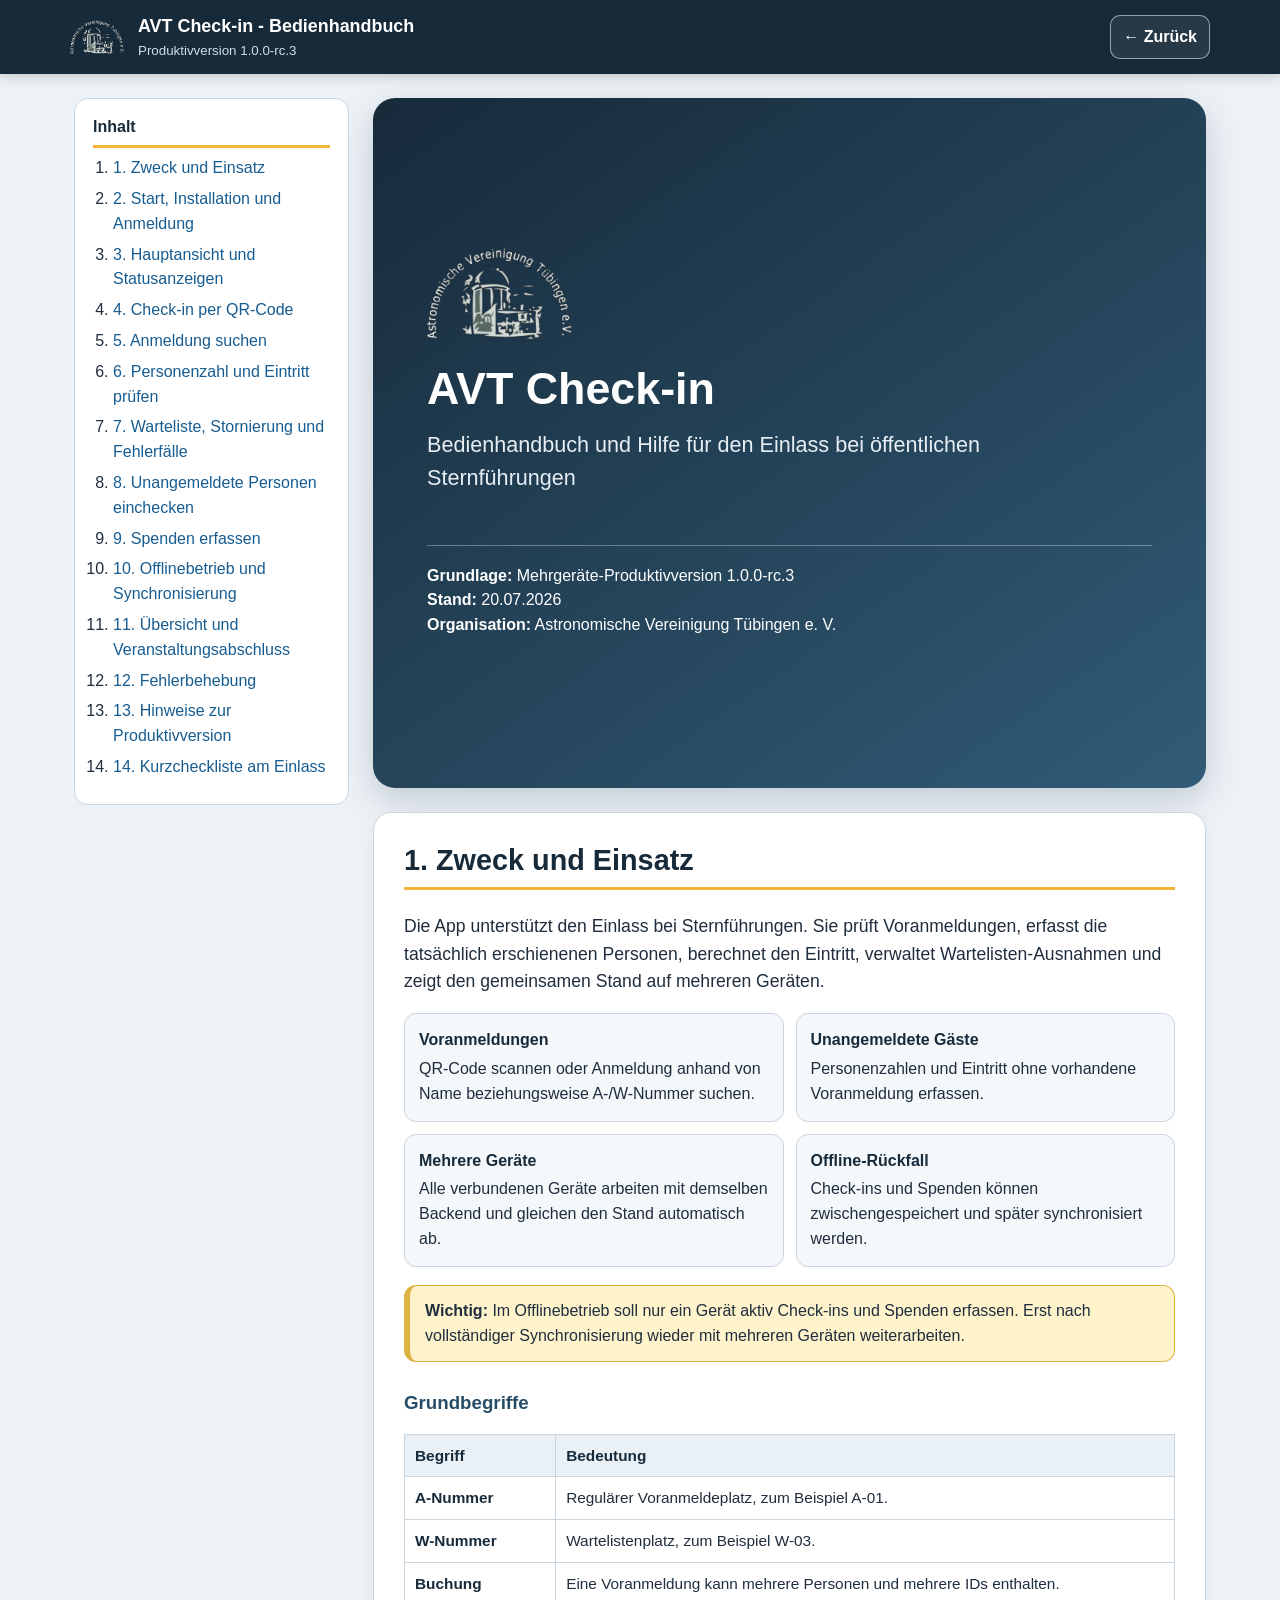
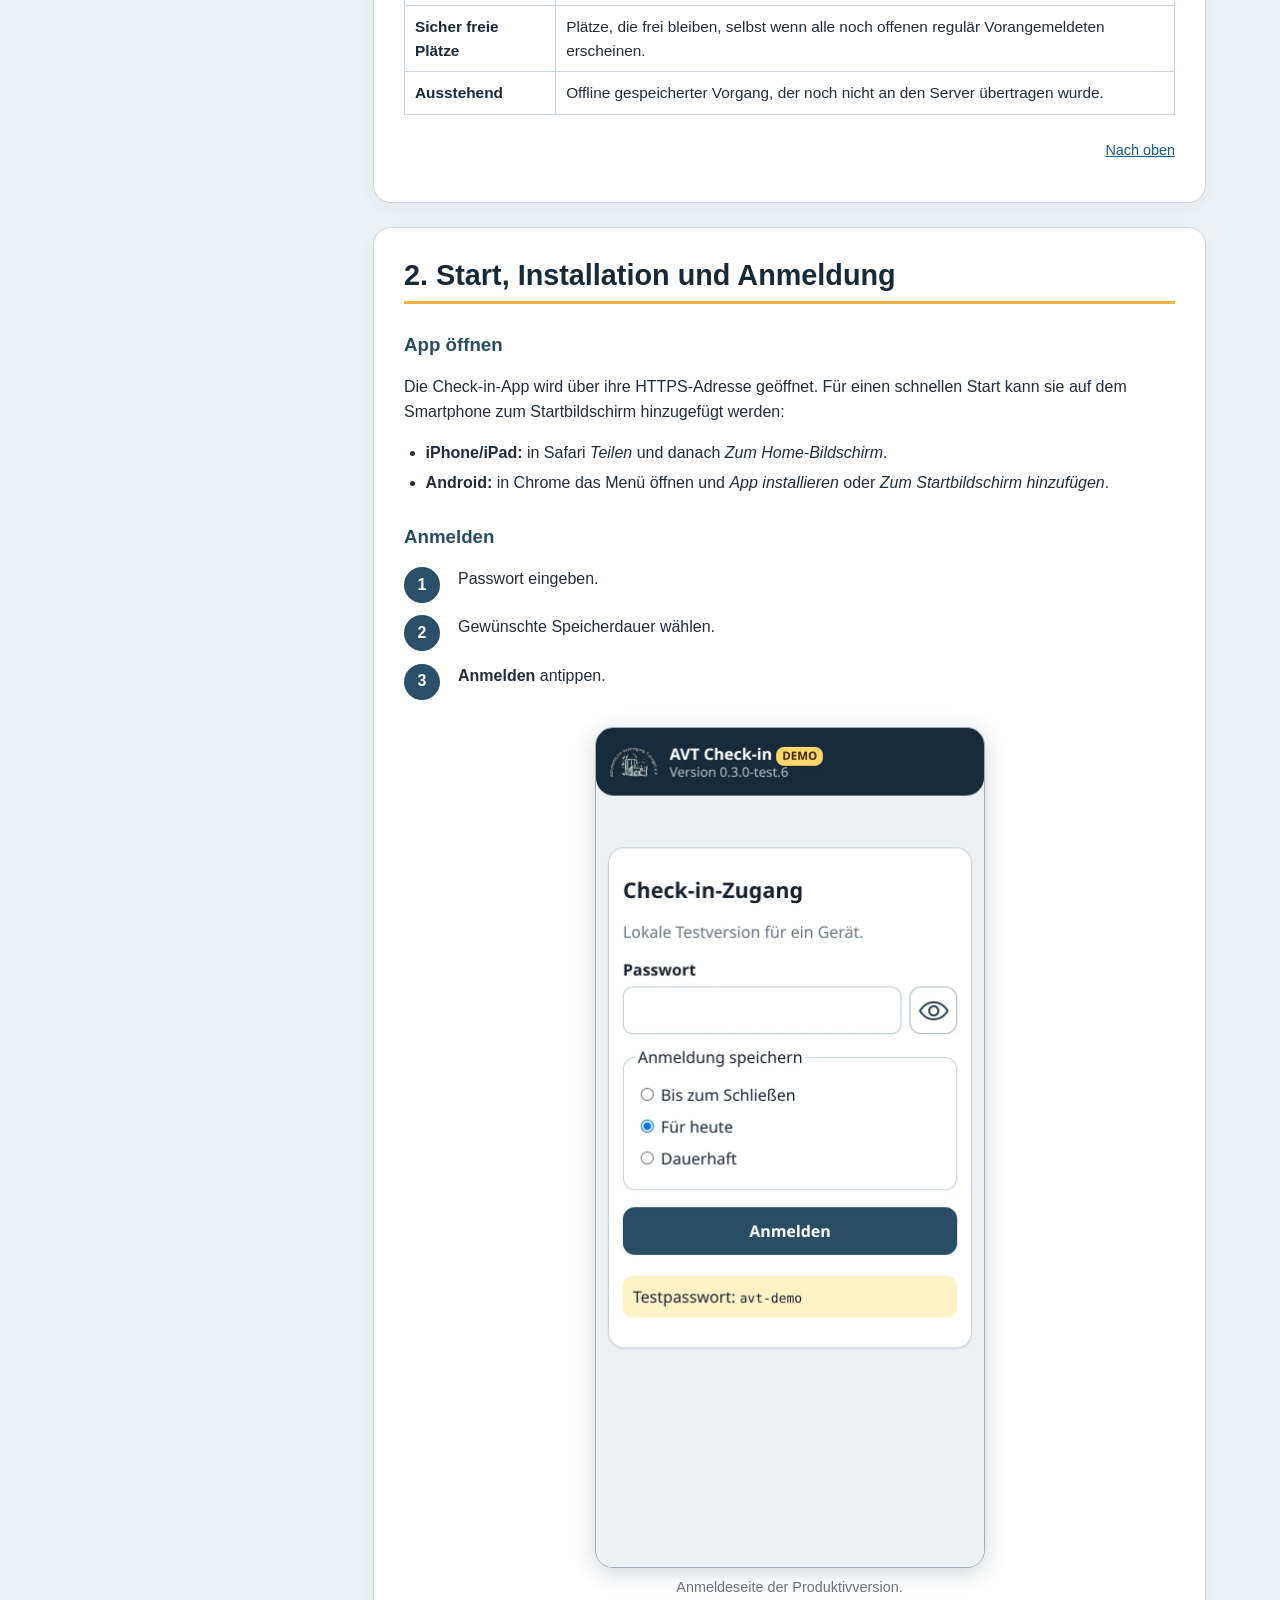
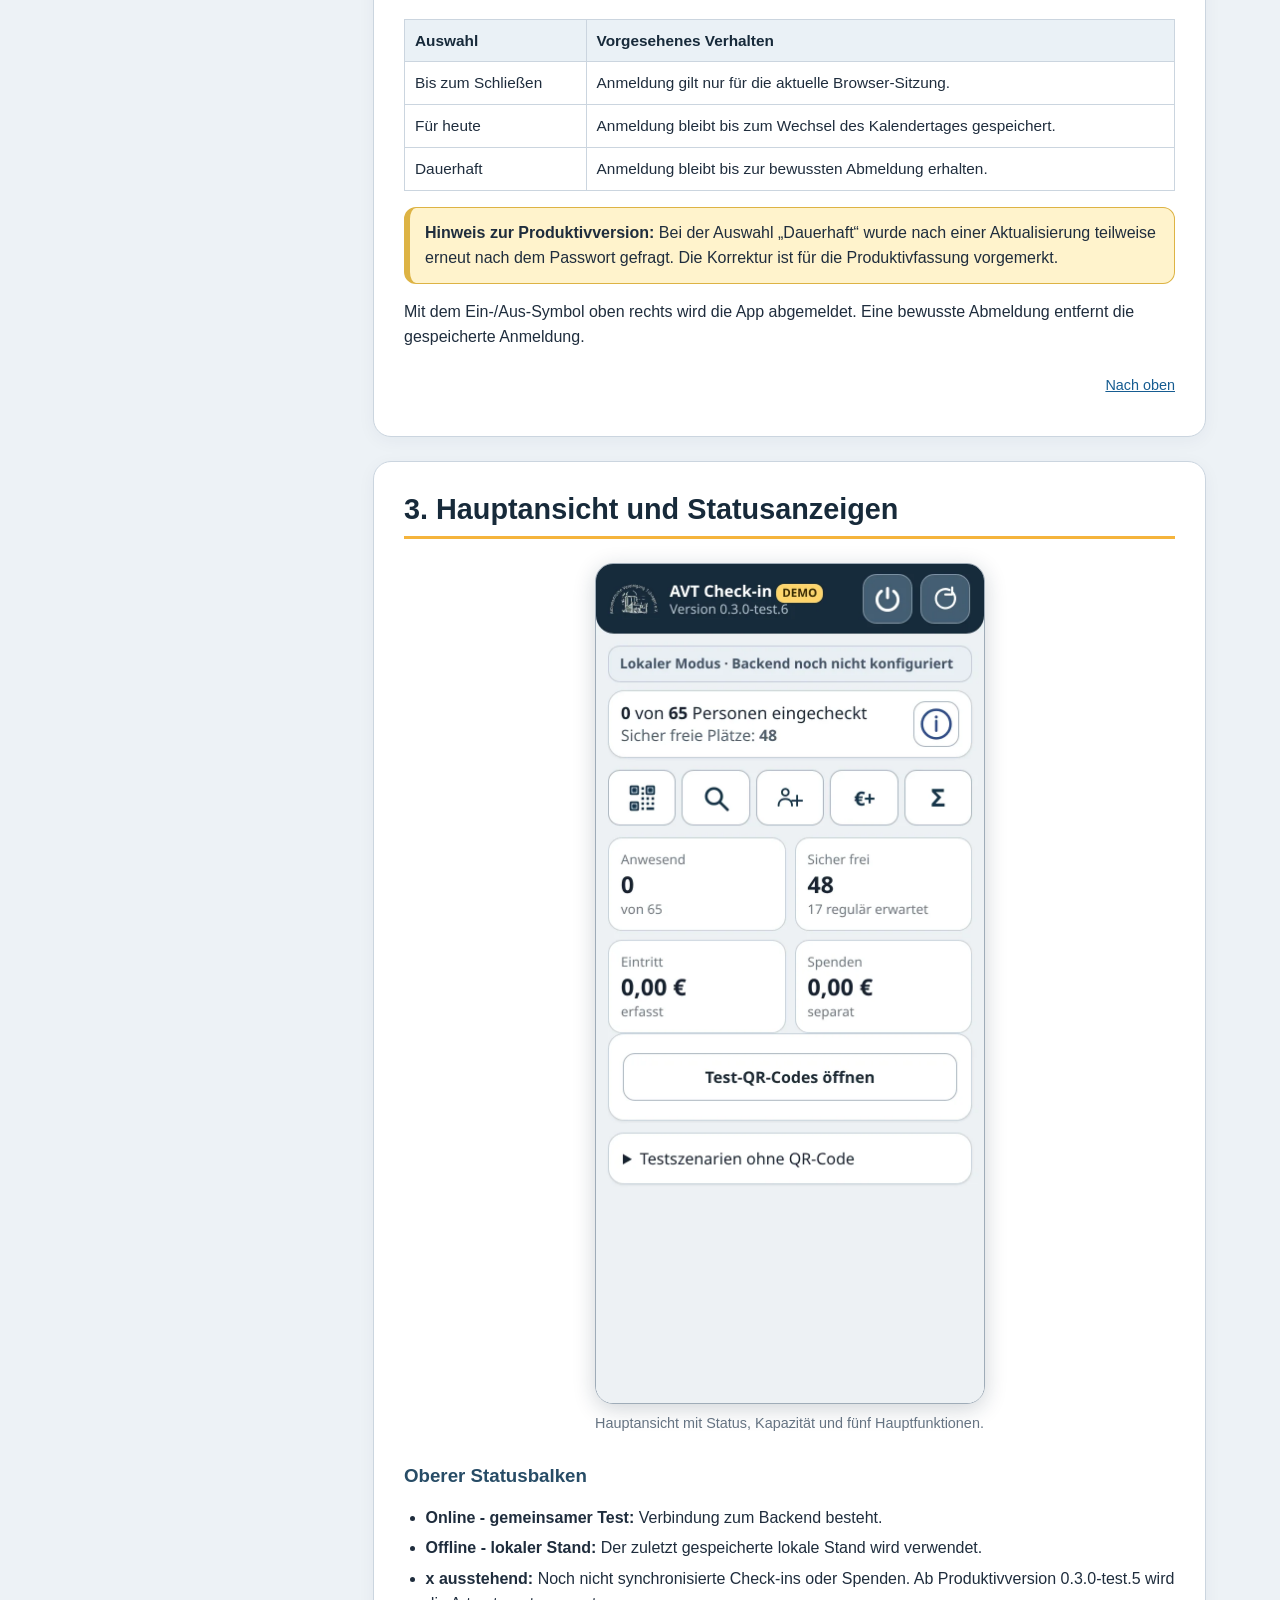
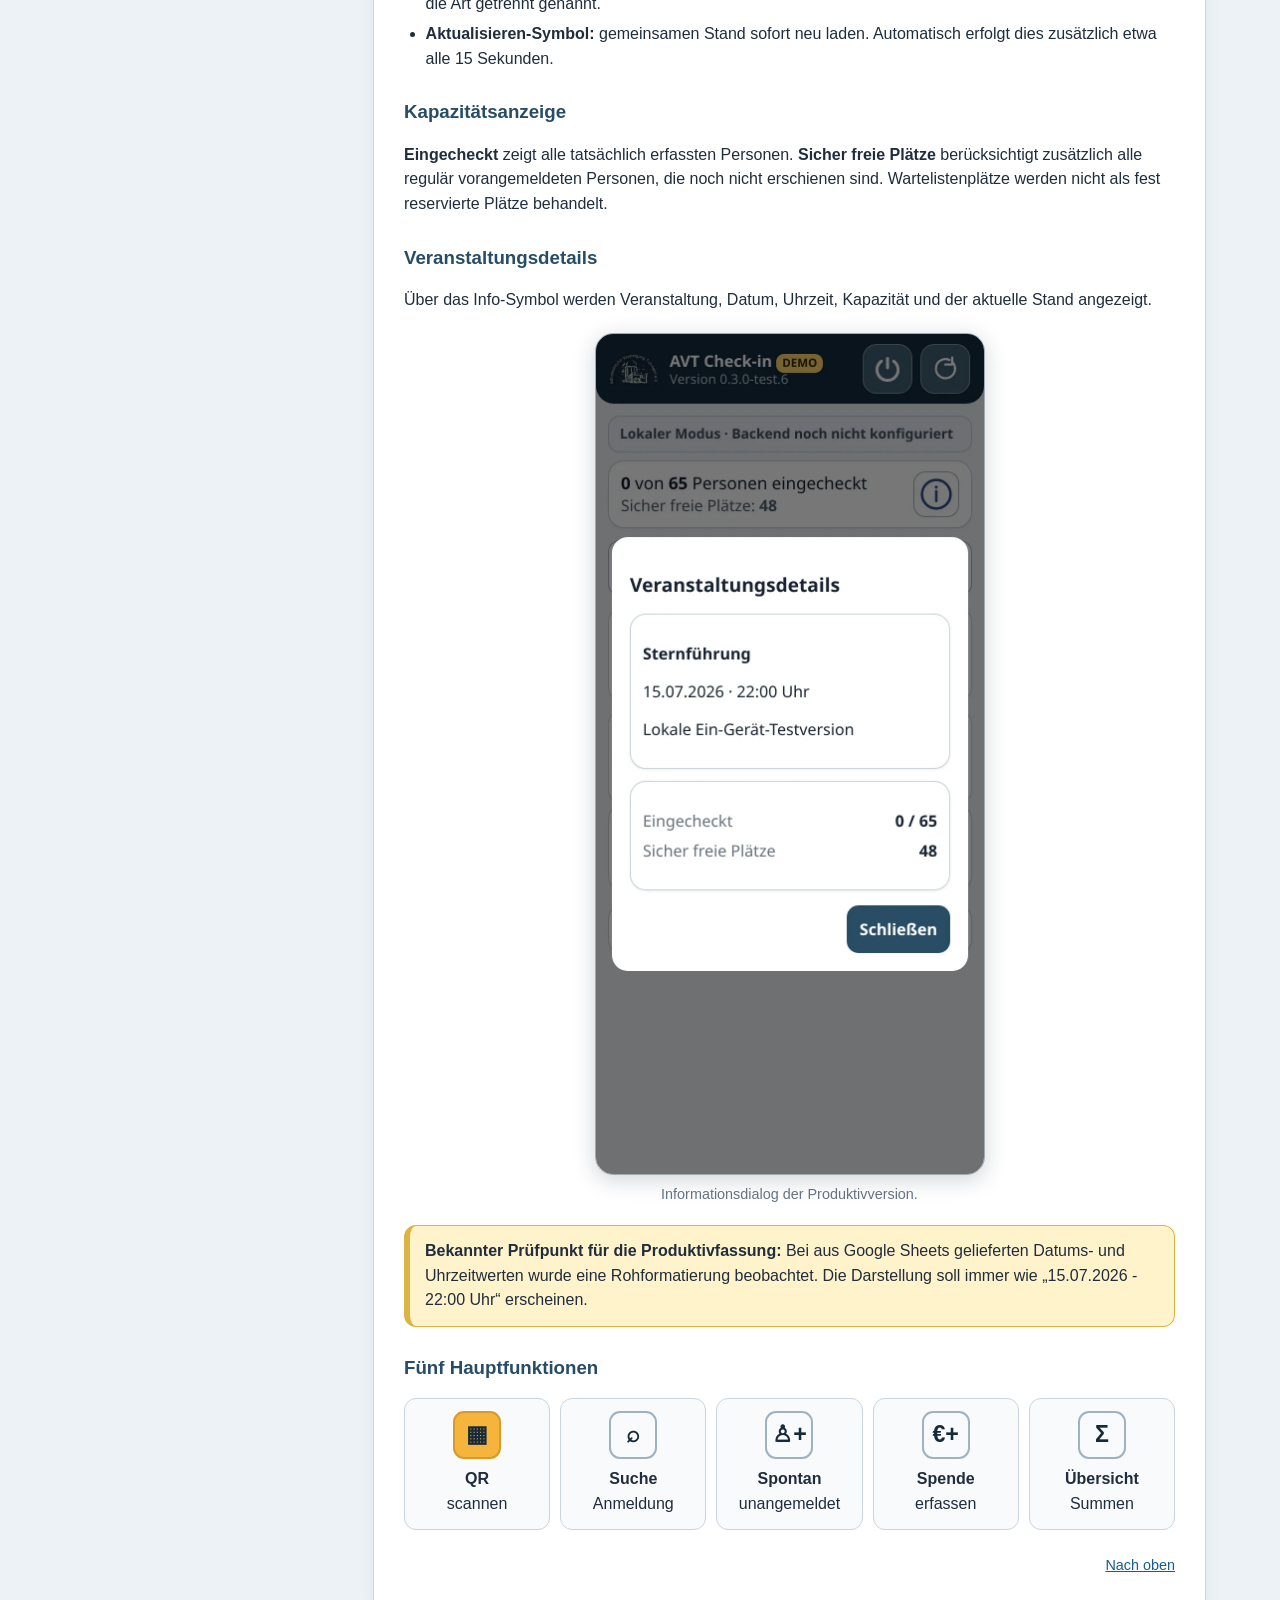
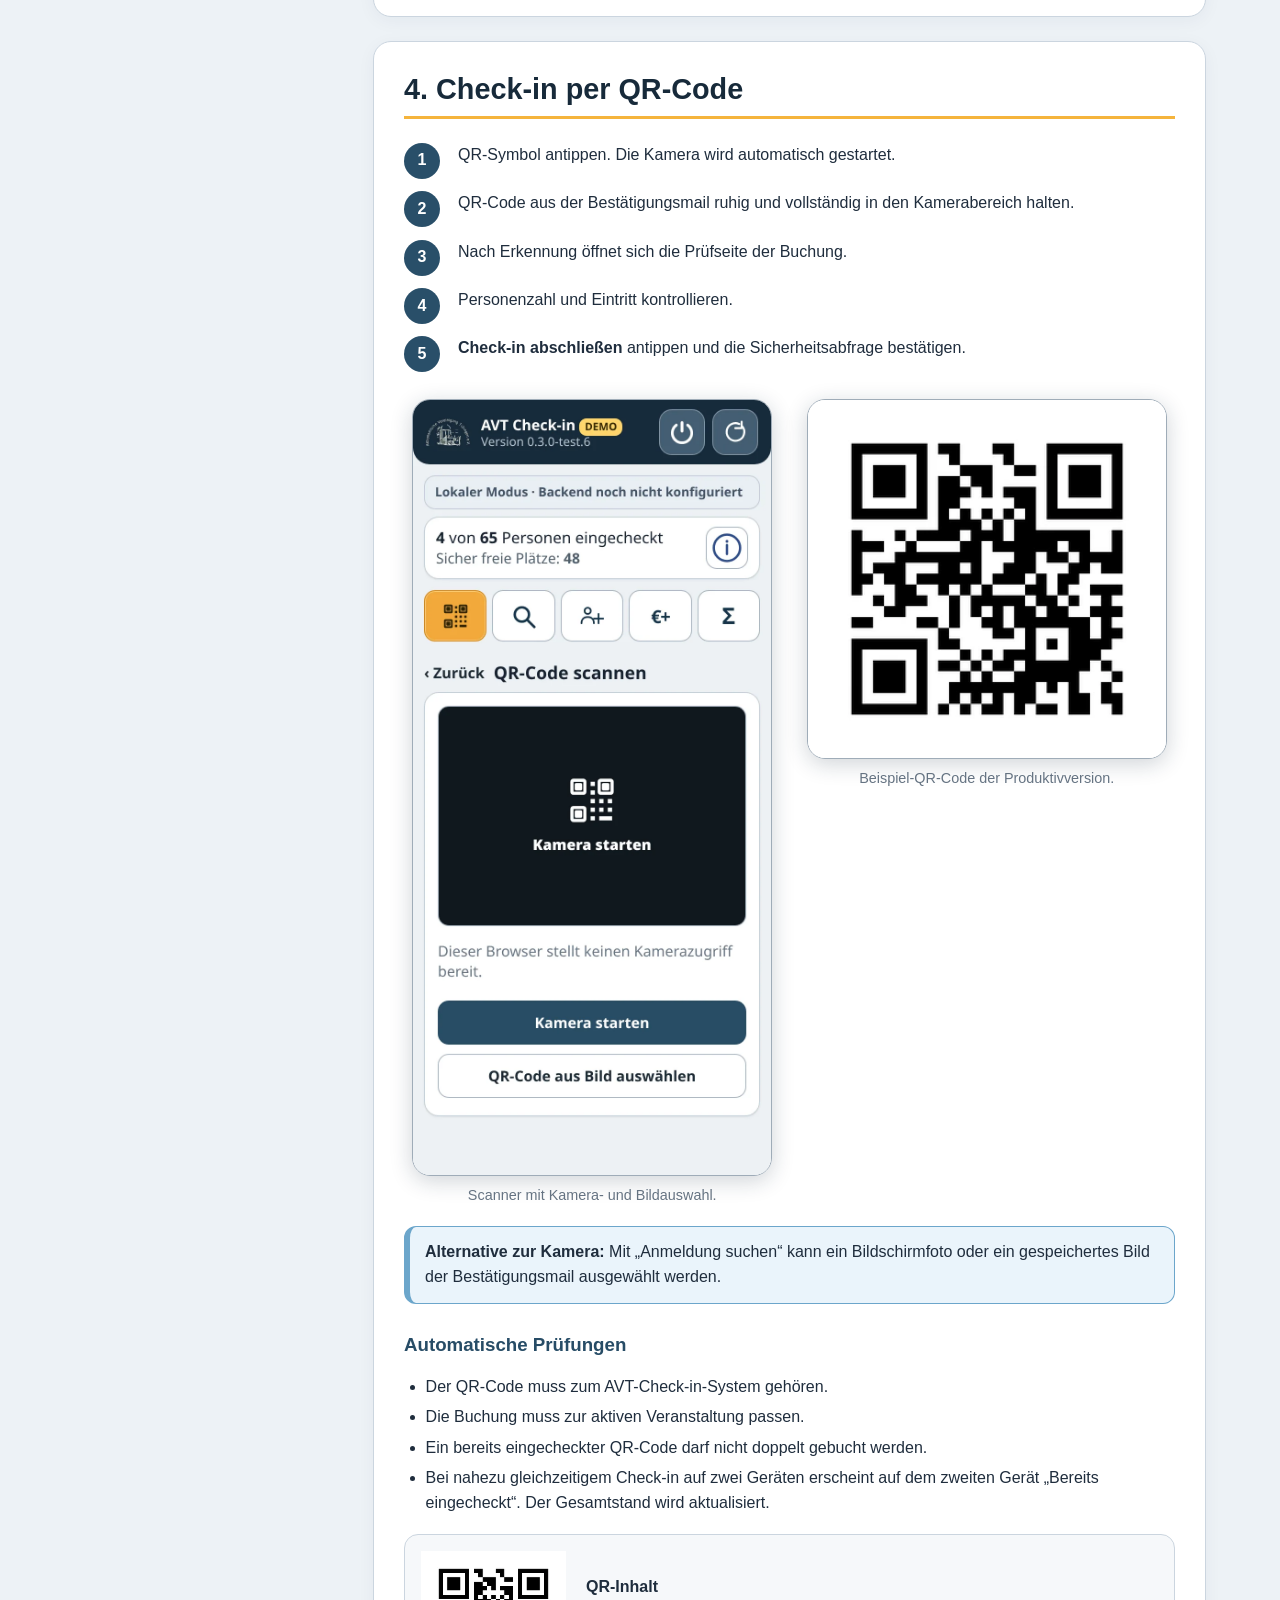
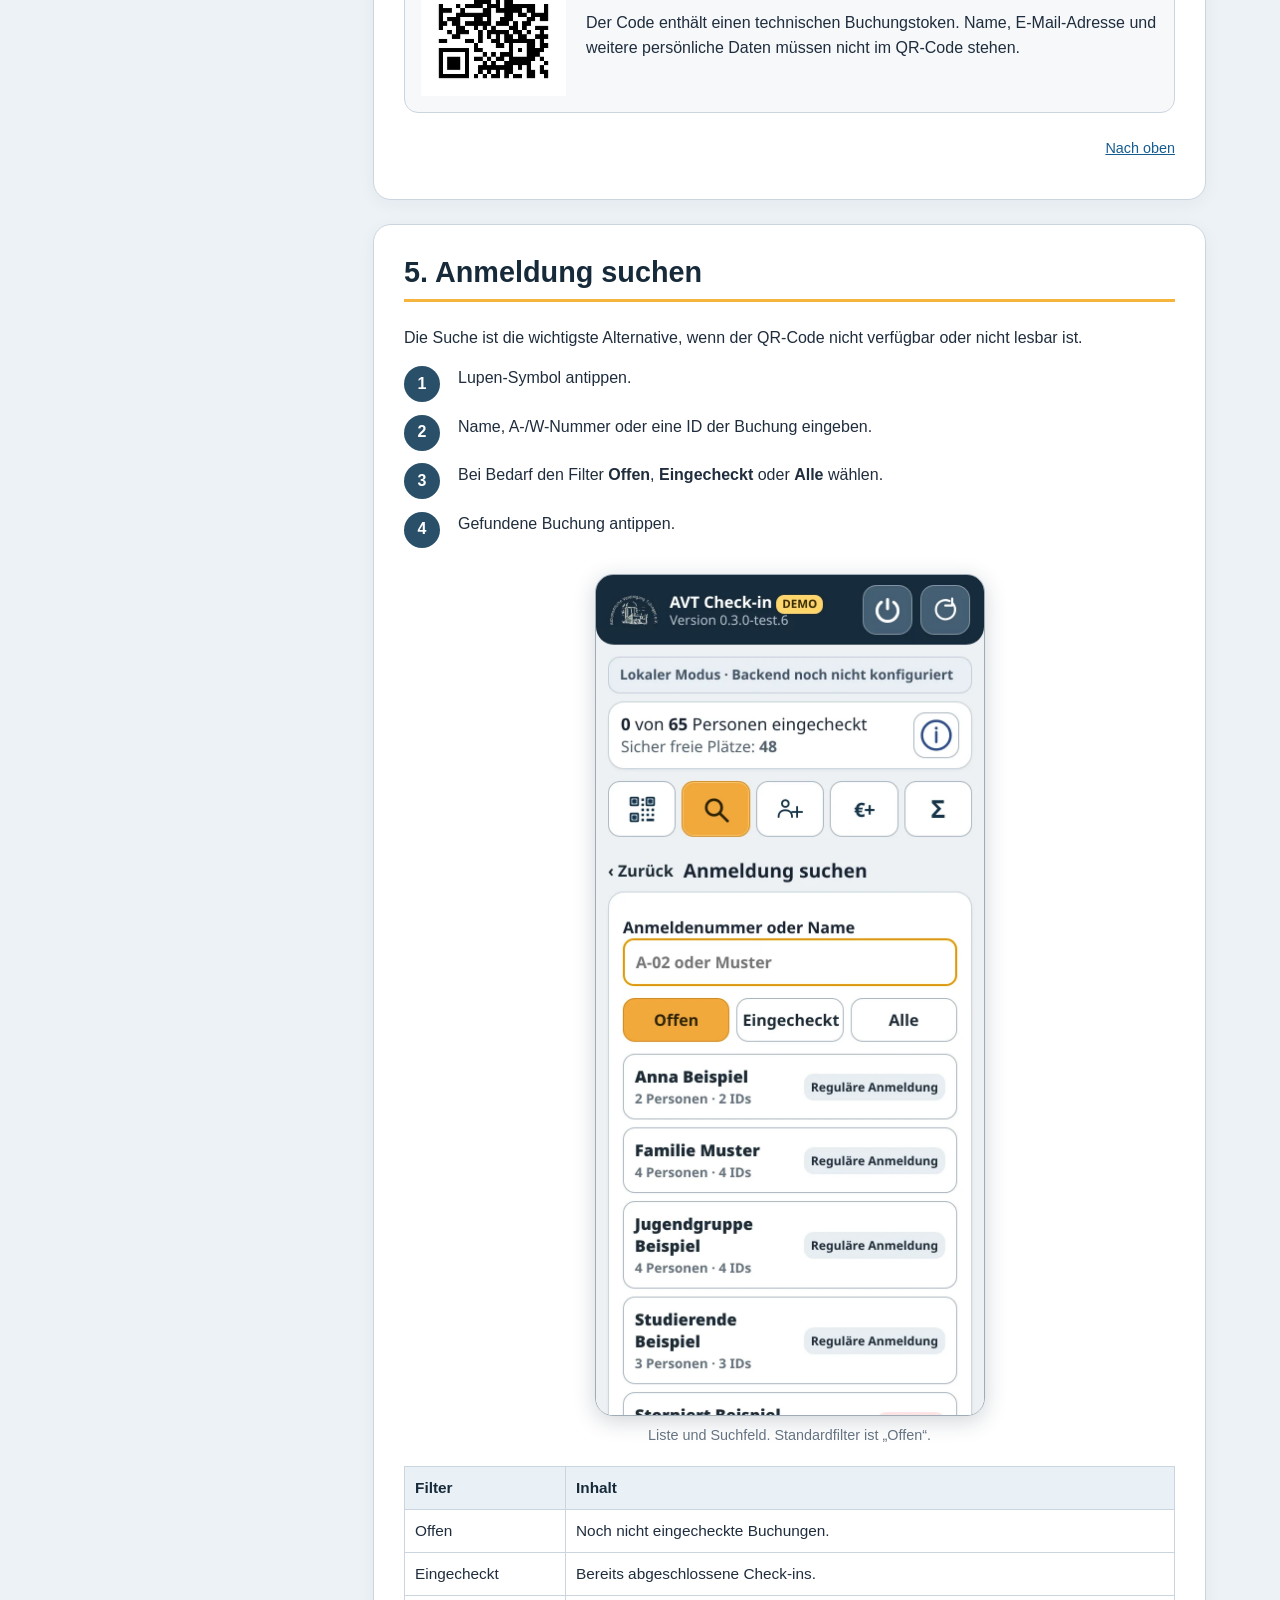
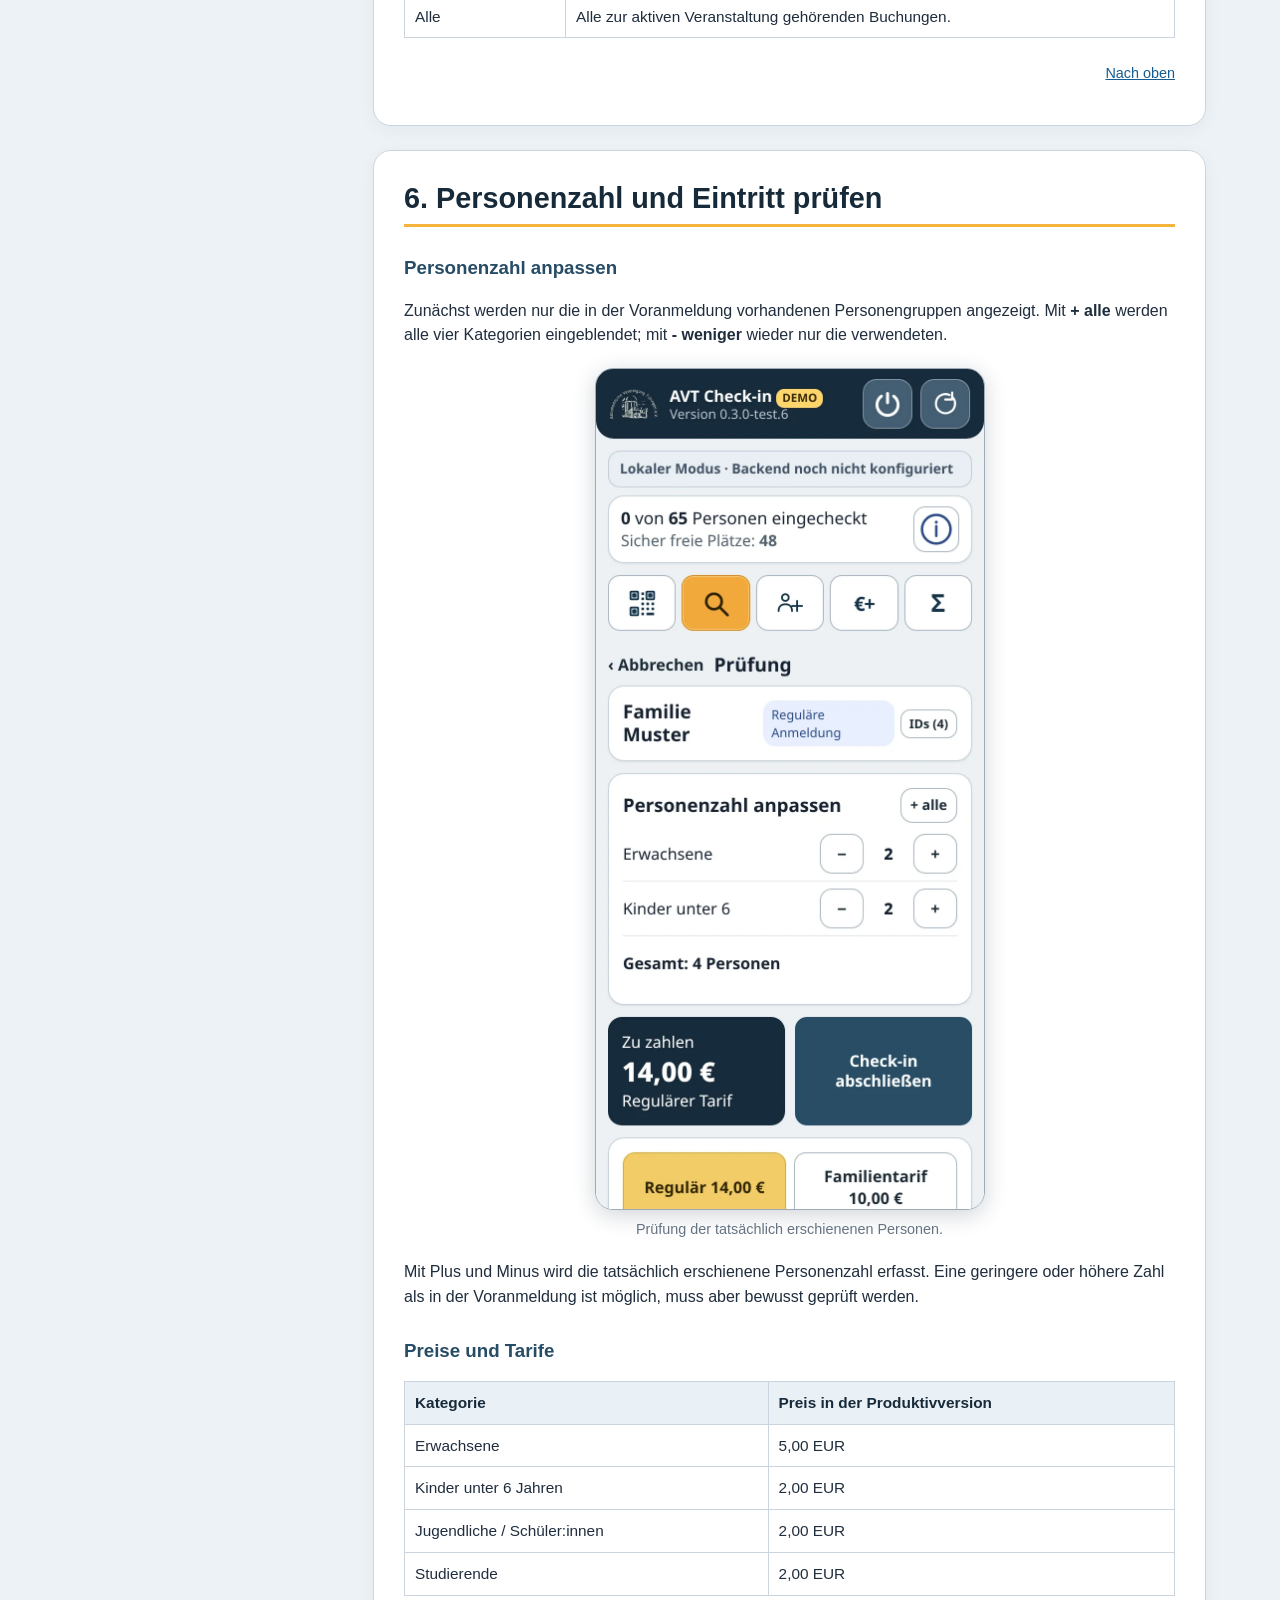
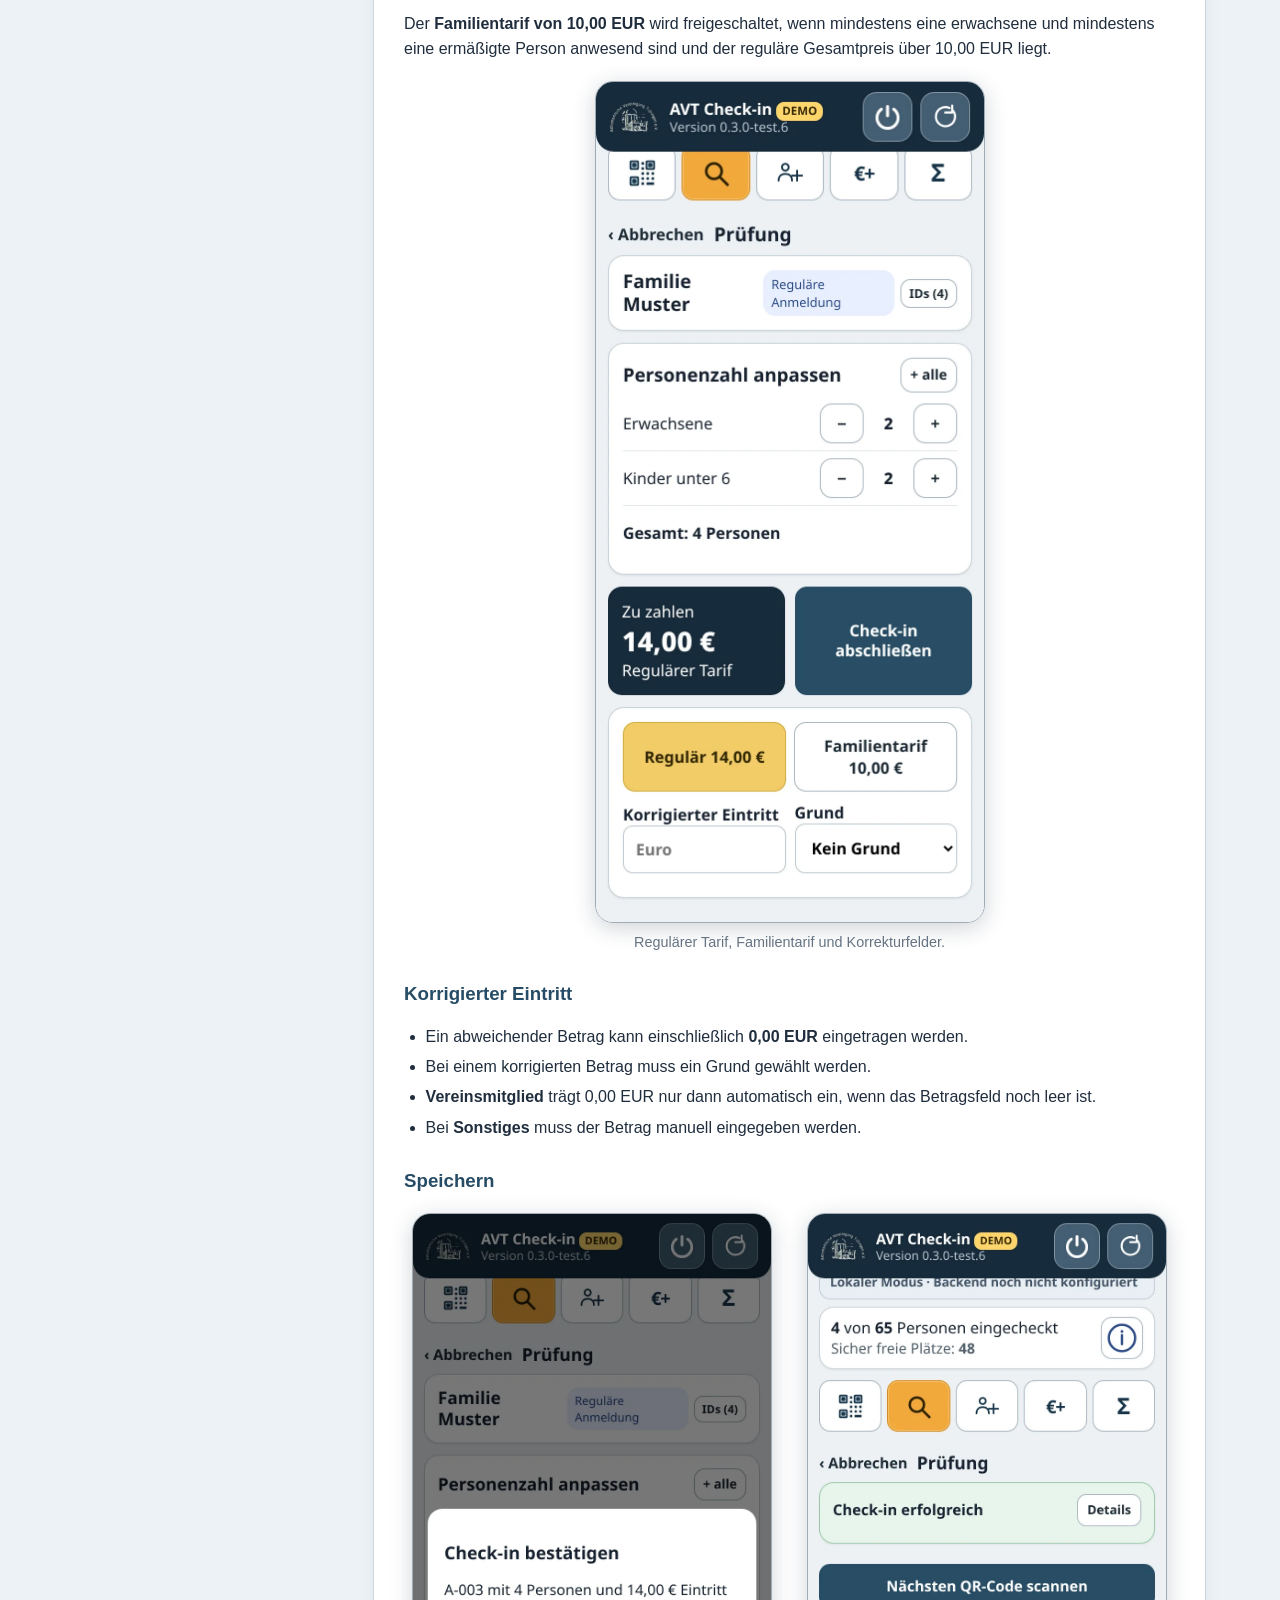
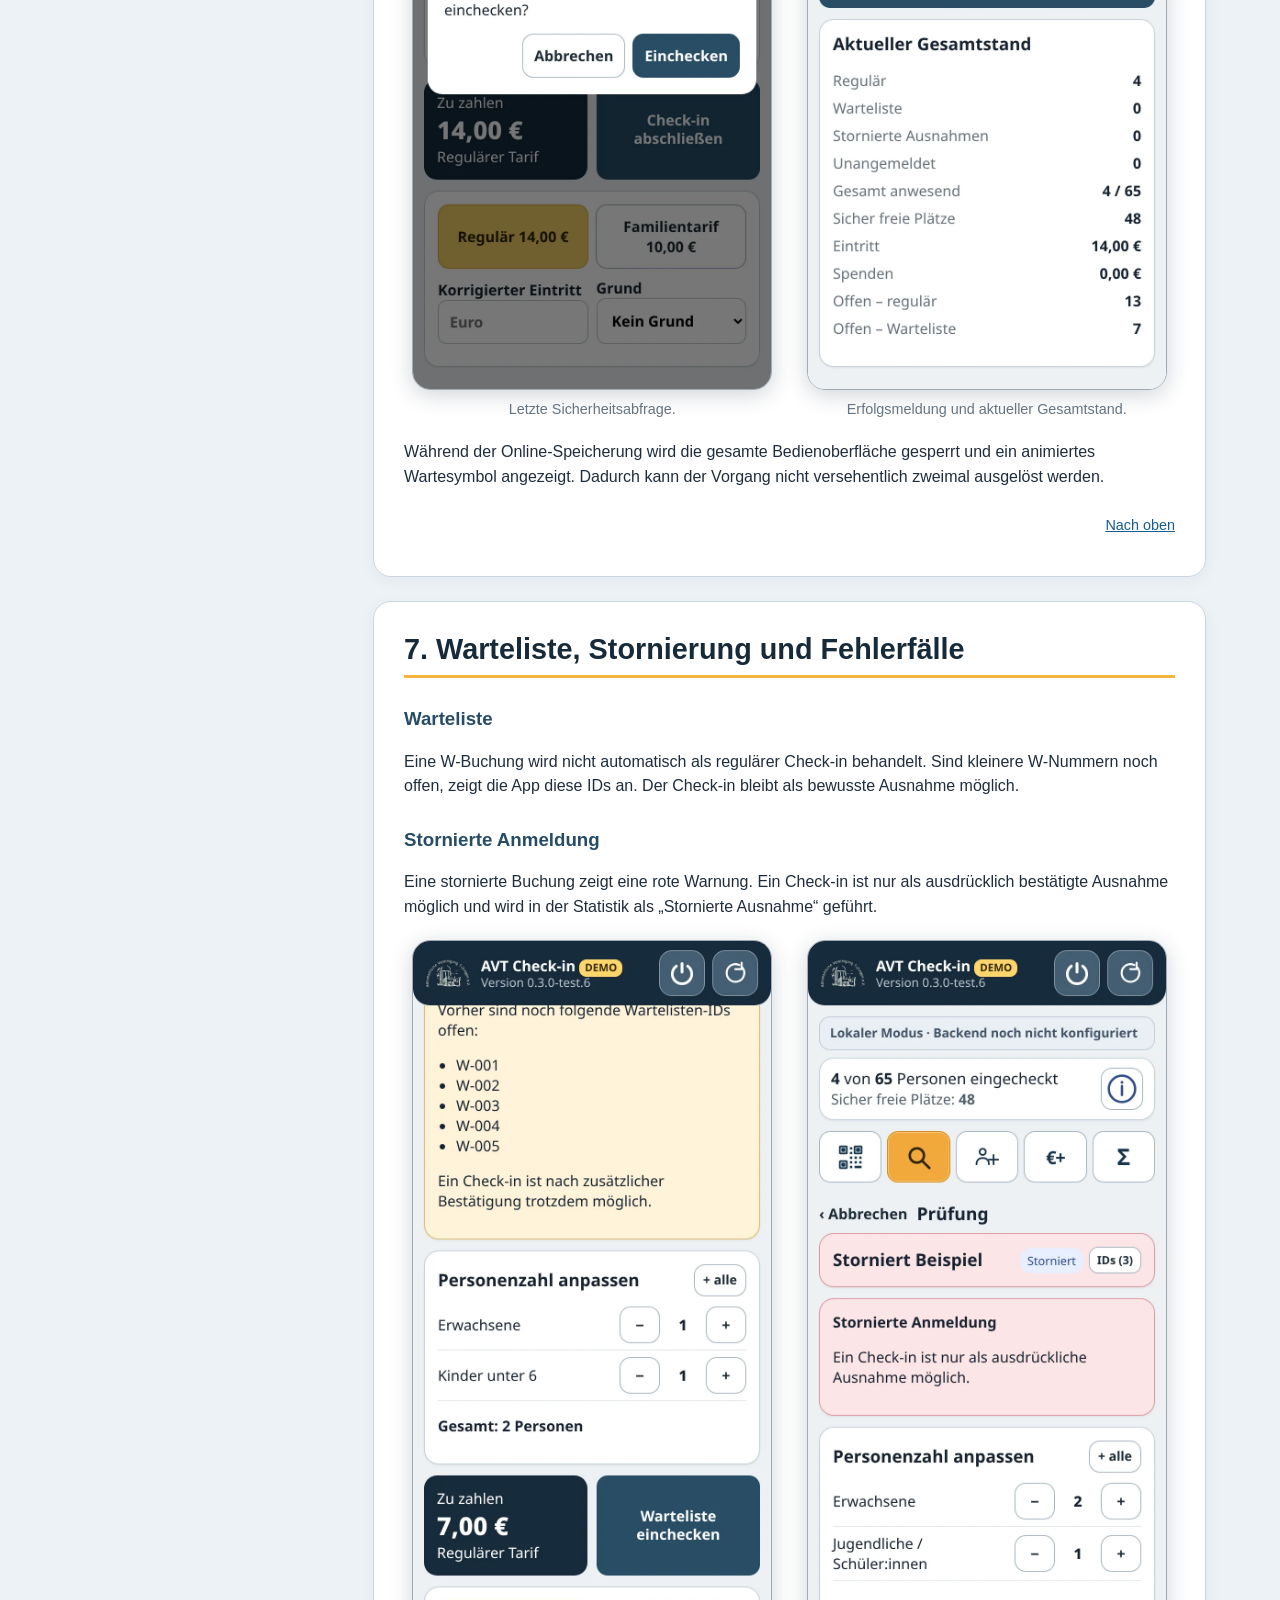
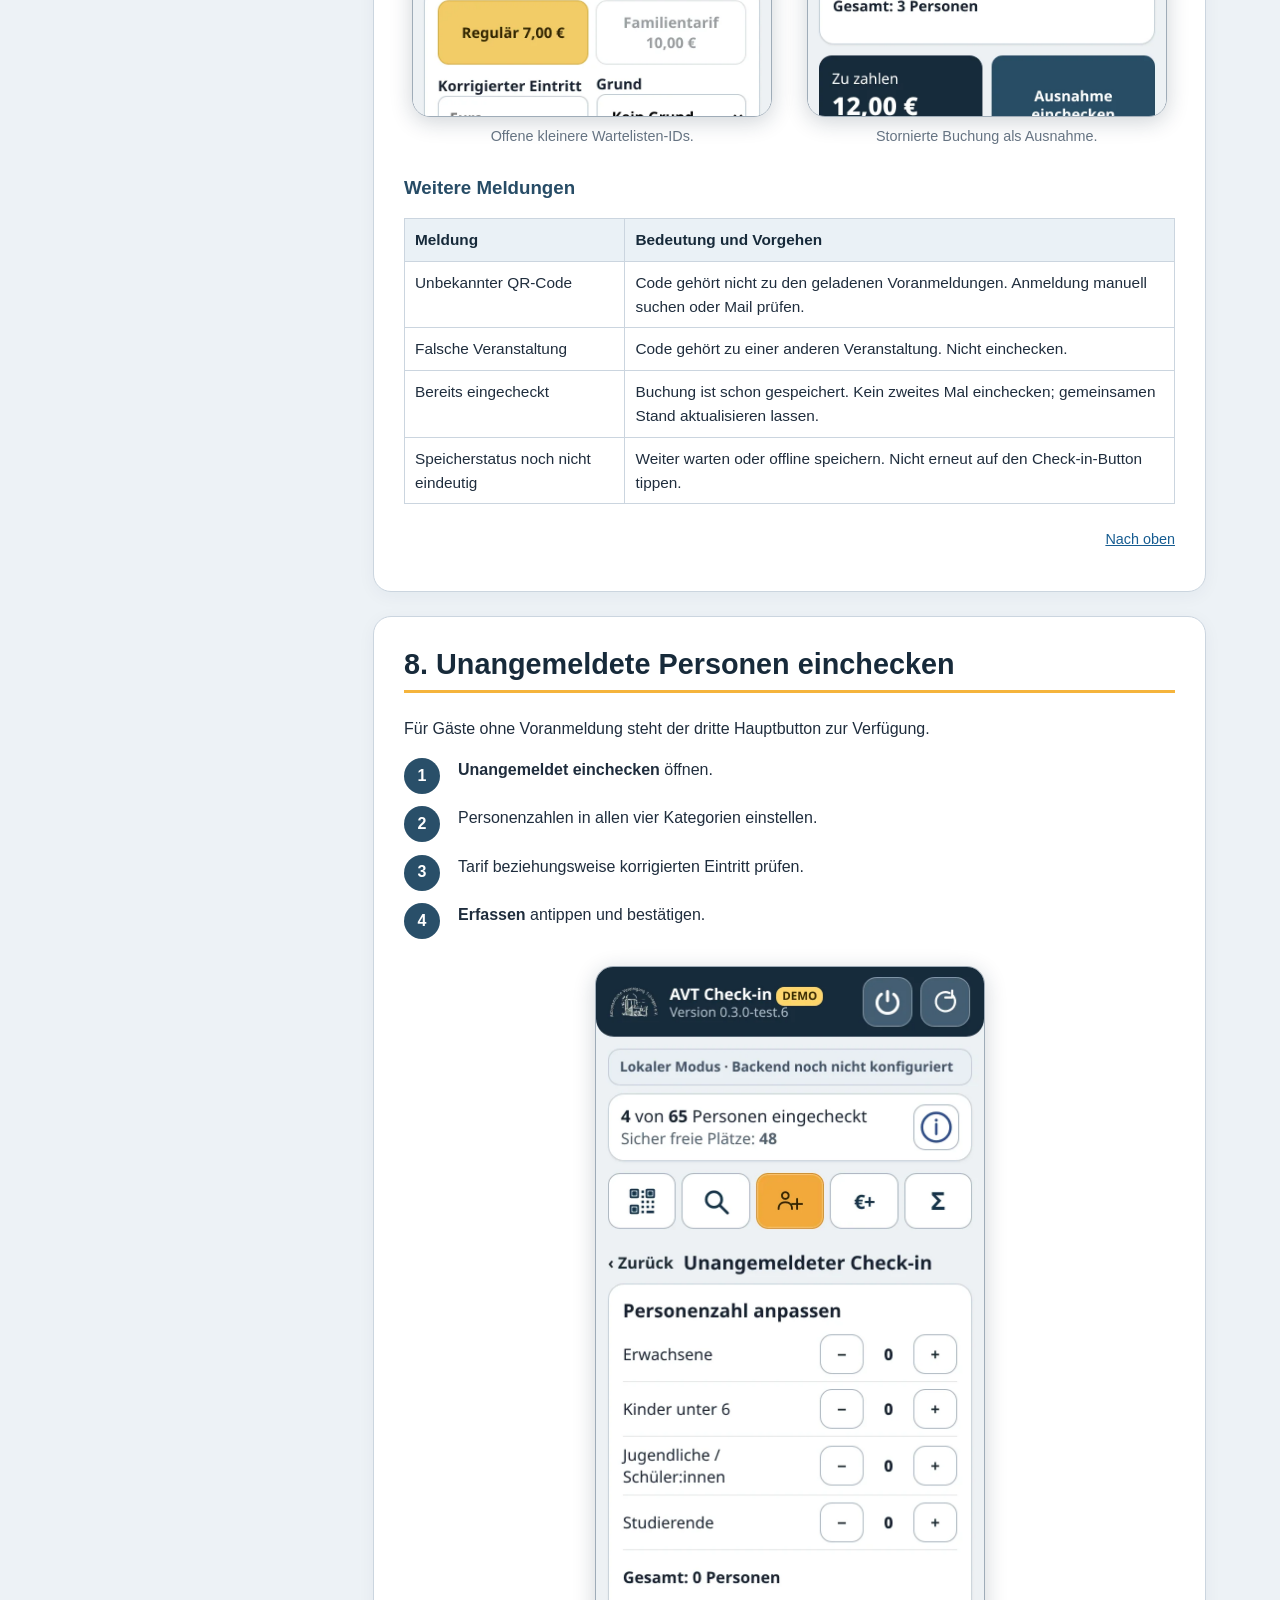
==== commit 6d1f594f: "Add files via upload" ====
--- a/help.html
+++ b/help.html
@@ -3,7 +3,7 @@
 <head>
 <meta charset="utf-8">
 <meta name="viewport" content="width=device-width, initial-scale=1">
-<title>AVT Check-in – Hilfe 1.0.0-rc.2</title>
+<title>AVT Check-in – Hilfe 1.0.0-rc.3</title>
 <style>
 :root{--navy:#172a3a;--navy2:#294f69;--orange:#f5b43c;--bg:#edf2f6;--card:#fff;--line:#cbd5df;--text:#1f2d3d;--muted:#657382;--green:#e8f6ea;--green-b:#83bc8a;--yellow:#fff3cc;--yellow-b:#ddb344;--red:#fde7e7;--red-b:#d98d8d;}
 *{box-sizing:border-box}
@@ -106,16 +106,16 @@
 </style>
 </head>
 <body id="top">
-<header class="site-header"><div class="site-header-inner"><img src="[data-uri]" alt="AVT-Logo"><div><strong>AVT Check-in - Bedienhandbuch</strong><small>Produktivversion 1.0.0-rc.2</small></div><a class="app-back" href="index.html" aria-label="Zurück zur Check-in-App">← Zurück</a></div></header>
+<header class="site-header"><div class="site-header-inner"><img src="icons/header-logo.png" alt="AVT-Logo"><div><strong>AVT Check-in - Bedienhandbuch</strong><small>Produktivversion 1.0.0-rc.3</small></div><a class="app-back" href="index.html" aria-label="Zurück zur Check-in-App">← Zurück</a></div></header>
 <div class="layout">
 <aside class="sidebar"><h2>Inhalt</h2><ol><li><a href="#zweck">1. Zweck und Einsatz</a></li><li><a href="#start">2. Start, Installation und Anmeldung</a></li><li><a href="#hauptansicht">3. Hauptansicht und Statusanzeigen</a></li><li><a href="#qr">4. Check-in per QR-Code</a></li><li><a href="#suche">5. Anmeldung suchen</a></li><li><a href="#pruefung">6. Personenzahl und Eintritt prüfen</a></li><li><a href="#sonderfaelle">7. Warteliste, Stornierung und Fehlerfälle</a></li><li><a href="#spontan">8. Unangemeldete Personen einchecken</a></li><li><a href="#spenden">9. Spenden erfassen</a></li><li><a href="#offline">10. Offlinebetrieb und Synchronisierung</a></li><li><a href="#uebersicht">11. Übersicht und Veranstaltungsabschluss</a></li><li><a href="#fehler">12. Fehlerbehebung</a></li><li><a href="#test">13. Hinweise zur Produktivversion</a></li><li><a href="#kurzcheck">14. Kurzcheckliste am Einlass</a></li></ol></aside>
 <main class="content">
 <details class="toc-mobile"><summary><strong>Inhaltsverzeichnis</strong></summary><ol><li><a href="#zweck">1. Zweck und Einsatz</a></li><li><a href="#start">2. Start, Installation und Anmeldung</a></li><li><a href="#hauptansicht">3. Hauptansicht und Statusanzeigen</a></li><li><a href="#qr">4. Check-in per QR-Code</a></li><li><a href="#suche">5. Anmeldung suchen</a></li><li><a href="#pruefung">6. Personenzahl und Eintritt prüfen</a></li><li><a href="#sonderfaelle">7. Warteliste, Stornierung und Fehlerfälle</a></li><li><a href="#spontan">8. Unangemeldete Personen einchecken</a></li><li><a href="#spenden">9. Spenden erfassen</a></li><li><a href="#offline">10. Offlinebetrieb und Synchronisierung</a></li><li><a href="#uebersicht">11. Übersicht und Veranstaltungsabschluss</a></li><li><a href="#fehler">12. Fehlerbehebung</a></li><li><a href="#test">13. Hinweise zur Produktivversion</a></li><li><a href="#kurzcheck">14. Kurzcheckliste am Einlass</a></li></ol></details>
 <section class="cover">
-<img src="[data-uri]" alt="Logo der Astronomischen Vereinigung Tübingen">
+<img src="icons/header-logo.png" alt="Logo der Astronomischen Vereinigung Tübingen">
 <h1>AVT Check-in</h1>
 <div class="subtitle">Bedienhandbuch und Hilfe für den Einlass bei öffentlichen Sternführungen</div>
-<div class="meta"><strong>Grundlage:</strong> Mehrgeräte-Produktivversion 1.0.0-rc.2<br><strong>Stand:</strong> 20.07.2026<br><strong>Organisation:</strong> Astronomische Vereinigung Tübingen e. V.</div>
+<div class="meta"><strong>Grundlage:</strong> Mehrgeräte-Produktivversion 1.0.0-rc.3<br><strong>Stand:</strong> 20.07.2026<br><strong>Organisation:</strong> Astronomische Vereinigung Tübingen e. V.</div>
 </section>
 <section class="print-toc"><h2>Inhaltsverzeichnis</h2><ol><li><a href="#zweck">1. Zweck und Einsatz</a></li><li><a href="#start">2. Start, Installation und Anmeldung</a></li><li><a href="#hauptansicht">3. Hauptansicht und Statusanzeigen</a></li><li><a href="#qr">4. Check-in per QR-Code</a></li><li><a href="#suche">5. Anmeldung suchen</a></li><li><a href="#pruefung">6. Personenzahl und Eintritt prüfen</a></li><li><a href="#sonderfaelle">7. Warteliste, Stornierung und Fehlerfälle</a></li><li><a href="#spontan">8. Unangemeldete Personen einchecken</a></li><li><a href="#spenden">9. Spenden erfassen</a></li><li><a href="#offline">10. Offlinebetrieb und Synchronisierung</a></li><li><a href="#uebersicht">11. Übersicht und Veranstaltungsabschluss</a></li><li><a href="#fehler">12. Fehlerbehebung</a></li><li><a href="#test">13. Hinweise zur Produktivversion</a></li><li><a href="#kurzcheck">14. Kurzcheckliste am Einlass</a></li></ol></section>
 
@@ -184,7 +184,7 @@
 <h2>4. Check-in per QR-Code</h2>
 <ol class="steps"><li>QR-Symbol antippen. Die Kamera wird automatisch gestartet.</li><li>QR-Code aus der Bestätigungsmail ruhig und vollständig in den Kamerabereich halten.</li><li>Nach Erkennung öffnet sich die Prüfseite der Buchung.</li><li>Personenzahl und Eintritt kontrollieren.</li><li><strong>Check-in abschließen</strong> antippen und die Sicherheitsabfrage bestätigen.</li></ol>
 <figure class="figure two"><figure><img src="[data-uri]" alt="QR-Scanner"><figcaption>Scanner mit Kamera- und Bildauswahl.</figcaption></figure><figure><img src="[data-uri]" alt="Beispiel eines Test-QR-Codes"><figcaption>Beispiel-QR-Code der Produktivversion.</figcaption></figure></figure>
-<div class="note"><strong>Alternative zur Kamera:</strong> Mit „QR-Code aus Bild auswählen“ kann ein Bildschirmfoto oder ein gespeichertes Bild der Bestätigungsmail ausgewählt werden.</div>
+<div class="note"><strong>Alternative zur Kamera:</strong> Mit „Anmeldung suchen“ kann ein Bildschirmfoto oder ein gespeichertes Bild der Bestätigungsmail ausgewählt werden.</div>
 <h3>Automatische Prüfungen</h3>
 <ul><li>Der QR-Code muss zum AVT-Check-in-System gehören.</li><li>Die Buchung muss zur aktiven Veranstaltung passen.</li><li>Ein bereits eingecheckter QR-Code darf nicht doppelt gebucht werden.</li><li>Bei nahezu gleichzeitigem Check-in auf zwei Geräten erscheint auf dem zweiten Gerät „Bereits eingecheckt“. Der Gesamtstand wird aktualisiert.</li></ul>
 <div class="qr-demo"><img src="[data-uri]" alt="Test-QR-Code"><div><strong>QR-Inhalt</strong><p>Der Code enthält einen technischen Buchungstoken. Name, E-Mail-Adresse und weitere persönliche Daten müssen nicht im QR-Code stehen.</p></div></div>
@@ -288,17 +288,17 @@
 <ul><li>Regulär eingecheckt</li><li>Warteliste eingecheckt</li><li>Stornierte Ausnahmen</li><li>Unangemeldete Personen</li><li>Gesamt anwesend und sichere freie Plätze</li><li>Eintritt, Spenden und Gesamteinnahmen</li><li>Noch offene reguläre und Wartelistenbuchungen</li></ul>
 <h3>Empfohlener Abschluss</h3>
 <ol class="steps"><li>Auf allen verwendeten Geräten prüfen, dass <strong>0 ausstehend</strong> angezeigt wird.</li><li>Mit dem Aktualisieren-Symbol den gemeinsamen Endstand laden.</li><li>Übersicht und Einnahmensummen kontrollieren.</li><li>Den Endstand nach dem vereinbarten AVT-Verfahren dokumentieren.</li><li>App über das Ein-/Aus-Symbol abmelden.</li></ol>
-<div class="danger"><strong>„Testdaten zurücksetzen“</strong> gehört zur Produktivversion. Diese Funktion nur in einer ausdrücklich eingerichteten Testveranstaltung verwenden.</div>
+<div class="note"><strong>Kein Reset in der Produktivversion:</strong> Unter der Übersicht gibt es bewusst keine Funktion zum Zurücksetzen erfasster Check-ins.</div>
 <p class="backtop"><a href="#top">Nach oben</a></p>
 </section>
 
 <section class="chapter" id="fehler">
 <h2>12. Fehlerbehebung</h2>
 <table><thead><tr><th>Problem</th><th>Prüfung</th></tr></thead><tbody>
-<tr><td>Kamera startet nicht</td><td>Browserberechtigung erlauben, HTTPS-Adresse verwenden, Seite neu öffnen. Alternativ QR-Bild auswählen oder Anmeldung suchen.</td></tr>
+<tr><td>Kamera startet nicht</td><td>Browserberechtigung erlauben, HTTPS-Adresse verwenden, Seite neu öffnen. Alternativ die Anmeldung über die Suche öffnen.</td></tr>
 <tr><td>QR-Code wird nicht erkannt</td><td>Bildschirmhelligkeit erhöhen, Abstand ändern, Code vollständig zeigen, Kameralinse reinigen.</td></tr>
-<tr><td>Nach Aktualisierung erneut Login</td><td>In der Produktivversion bekannter Prüfpunkt bei „Dauerhaft“. Erneut anmelden; Produktivkorrektur ist vorgemerkt.</td></tr>
-<tr><td>Datum/Uhrzeit im Info-Dialog fehlerhaft</td><td>Technische Rohformatierung aus Google Sheets. Veranstaltung anhand der offiziellen Ankündigung prüfen; Korrektur vorgemerkt.</td></tr>
+<tr><td>Nach Aktualisierung erneut Login</td><td>Prüfen, ob „Dauerhaft“ gewählt wurde und ob Browserdaten für die Seite zugelassen sind.</td></tr>
+<tr><td>Datum/Uhrzeit im Info-Dialog fehlerhaft</td><td>Gemeinsamen Stand aktualisieren und prüfen, ob Frontend und Backend dieselbe Versionsnummer verwenden.</td></tr>
 <tr><td>Stand weicht auf zwei Geräten ab</td><td>Beide Geräte online bringen, Aktualisieren antippen und 15 Sekunden warten. Offene Warteschlangen prüfen.</td></tr>
 <tr><td>Check-in scheinbar ohne Rückmeldung</td><td>Nicht erneut senden. Wartesymbol beziehungsweise Langzeitdialog beachten und gemeinsamen Stand prüfen.</td></tr>
 <tr><td>Offline-Vorgang bleibt offen</td><td>Netzverbindung prüfen, App sichtbar lassen, Aktualisieren antippen. Bei weiterem Fehler Vorgangsart und Gerät notieren.</td></tr>
@@ -309,13 +309,15 @@
 
 <section class="chapter" id="test">
 <h2>13. Hinweise zur Produktivversion</h2>
-<p>Diese Hilfe ist direkt in die AVT-Check-in-App integriert und beschreibt die Bedienung der Produktivversion <strong>1.0.0-rc.2</strong>.</p>
+<p>Diese Hilfe ist direkt in die AVT-Check-in-App integriert und beschreibt die Bedienung der Produktivversion <strong>1.0.0-rc.3</strong>.</p>
 <div class="note"><strong>Abbildungen:</strong> Einzelne Screenshots stammen aus der zuvor bestätigten Mehrgeräte-Testversion. Die dargestellten Arbeitsabläufe entsprechen der Produktivversion; sichtbare Testbezeichnungen in Abbildungen sind nicht Bestandteil des Produktivbetriebs.</div>
 <ul>
   <li>Die App lädt die aktive Veranstaltung und die echten Voranmeldungen aus dem produktiven Google-System.</li>
   <li>Check-ins und Spenden werden gemeinsam im Produktivbackend gespeichert.</li>
   <li>Die Anmeldung wird serverseitig geprüft. Bei der Auswahl <strong>Dauerhaft</strong> bleibt der Sitzungstoken bei einem normalen Seiten-Refresh erhalten.</li>
   <li>Der Hilfe-Button mit Fragezeichen befindet sich rechts oben in der Kopfzeile.</li>
+  <li>Die Check-in-Funktionen werden nur angezeigt, wenn die aktuelle Veranstaltungsart in <strong>REGISTRATION_ENABLED_EVENT_TYPES</strong> für Voranmeldungen freigegeben ist.</li>
+  <li>Die Produktivversion bietet weder eine QR-Auswahl aus einer Bilddatei noch eine Funktion zum Zurücksetzen erfasster Check-ins.</li>
   <li>Eine Stornierungsfunktion für Besucher ist in dieser Version noch nicht Bestandteil des Voranmeldesystems.</li>
 </ul>
 <div class="warning"><strong>Produktivprüfung:</strong> Vor der ersten echten Führung sollte die vollständige Kette mit eindeutig gekennzeichneten Testanmeldungen geprüft werden: Anmeldung, E-Mail, QR-Code, Scan, Speicherung, Mehrgeräteabgleich und Offline-Synchronisierung.</div>
@@ -336,7 +338,7 @@
 </section>
 </main>
 </div>
-<footer>AVT Check-in – integrierte Hilfe zur Produktivversion 1.0.0-rc.2 - Stand 20.07.2026</footer>
+<footer>AVT Check-in – integrierte Hilfe zur Produktivversion 1.0.0-rc.3 - Stand 20.07.2026</footer>
 <script>
 // Klappt im Browser beim Aufruf eines Ankers die mobile Inhaltsübersicht zu.
 document.querySelectorAll('.toc-mobile a').forEach(a=>a.addEventListener('click',()=>a.closest('details').open=false));
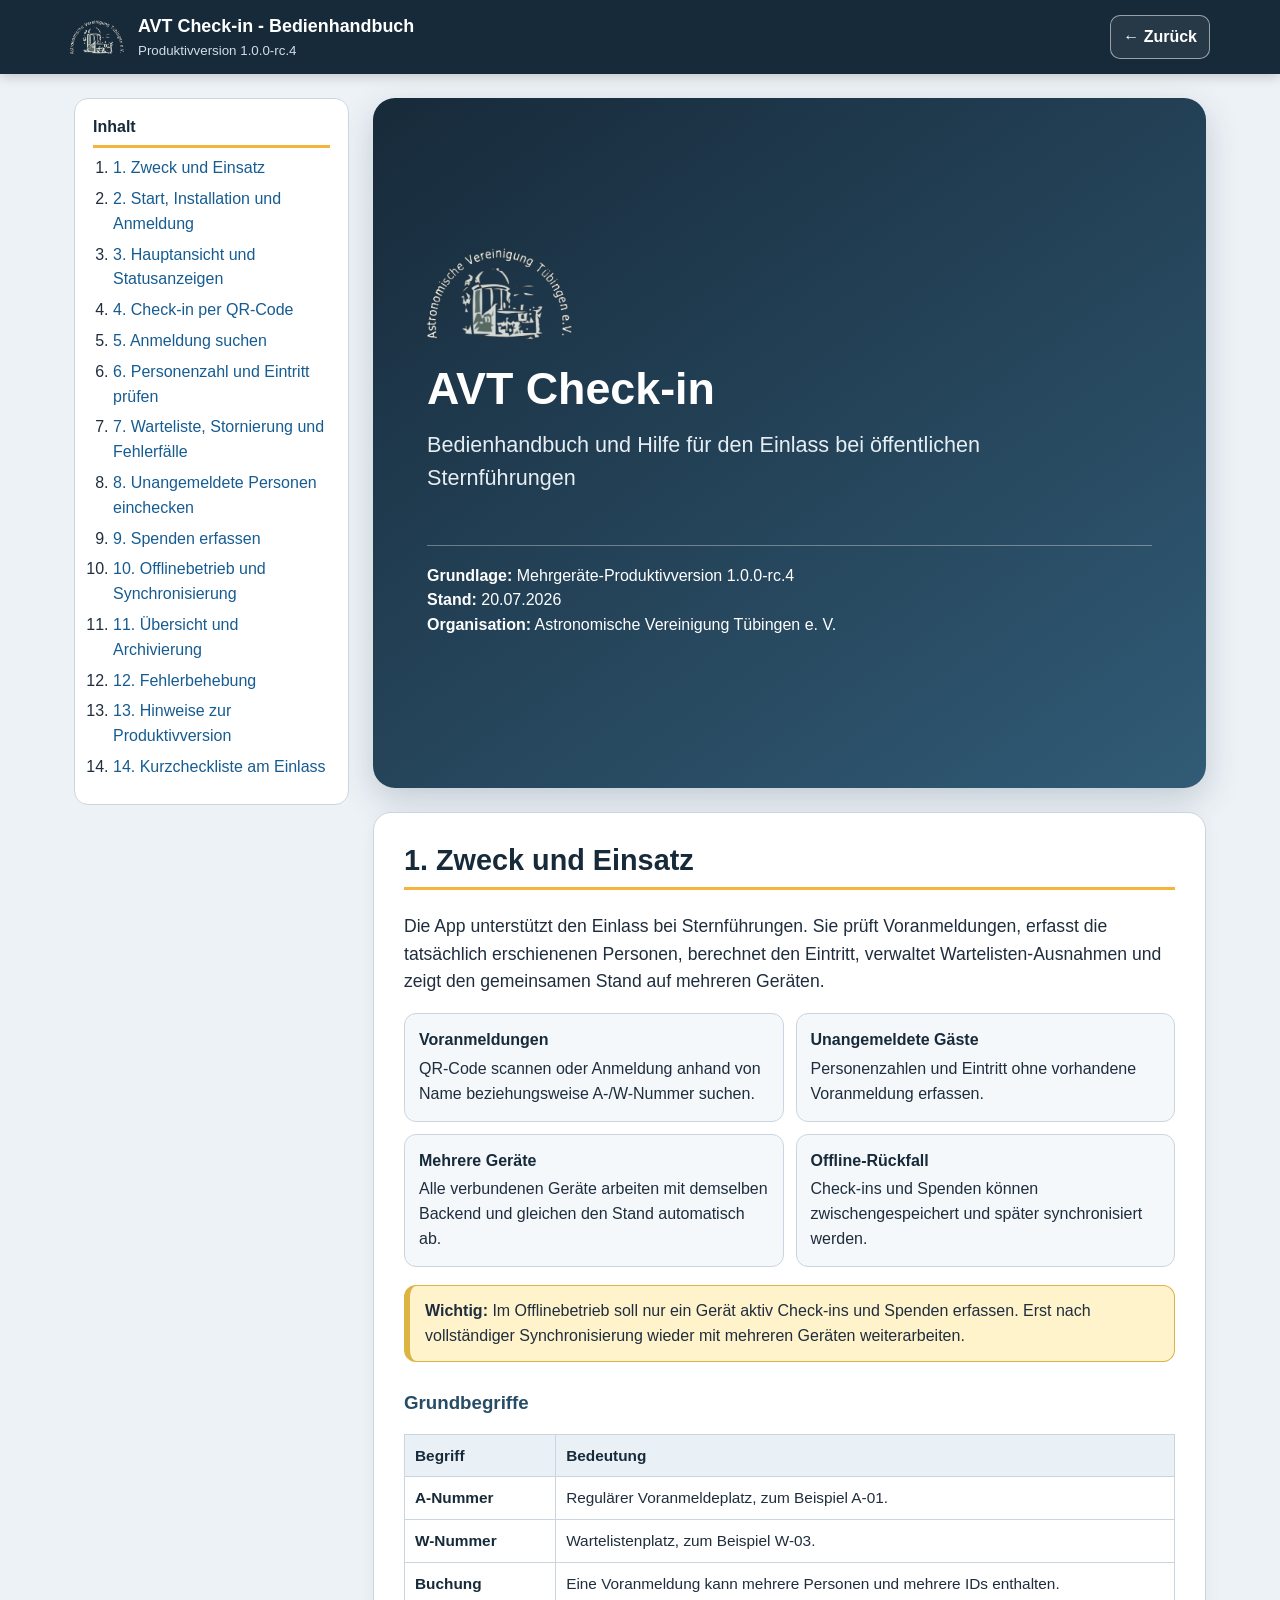
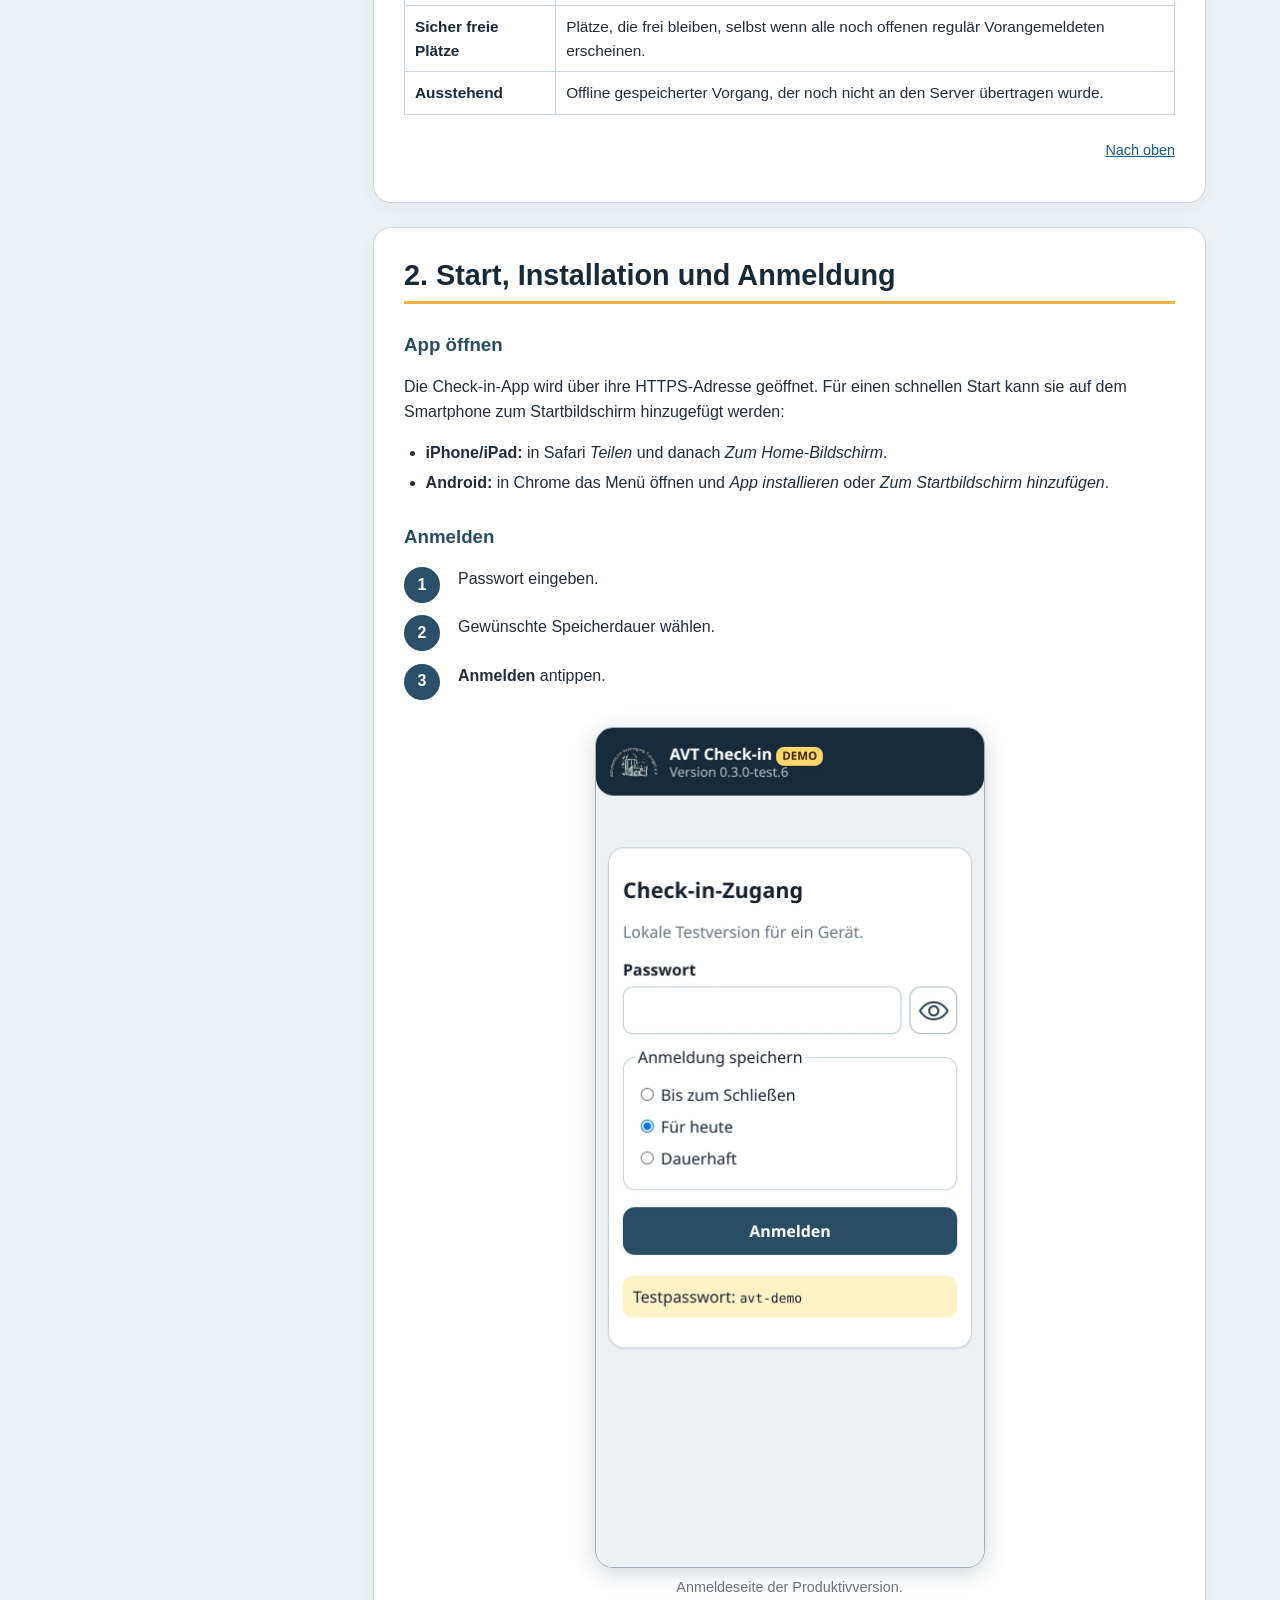
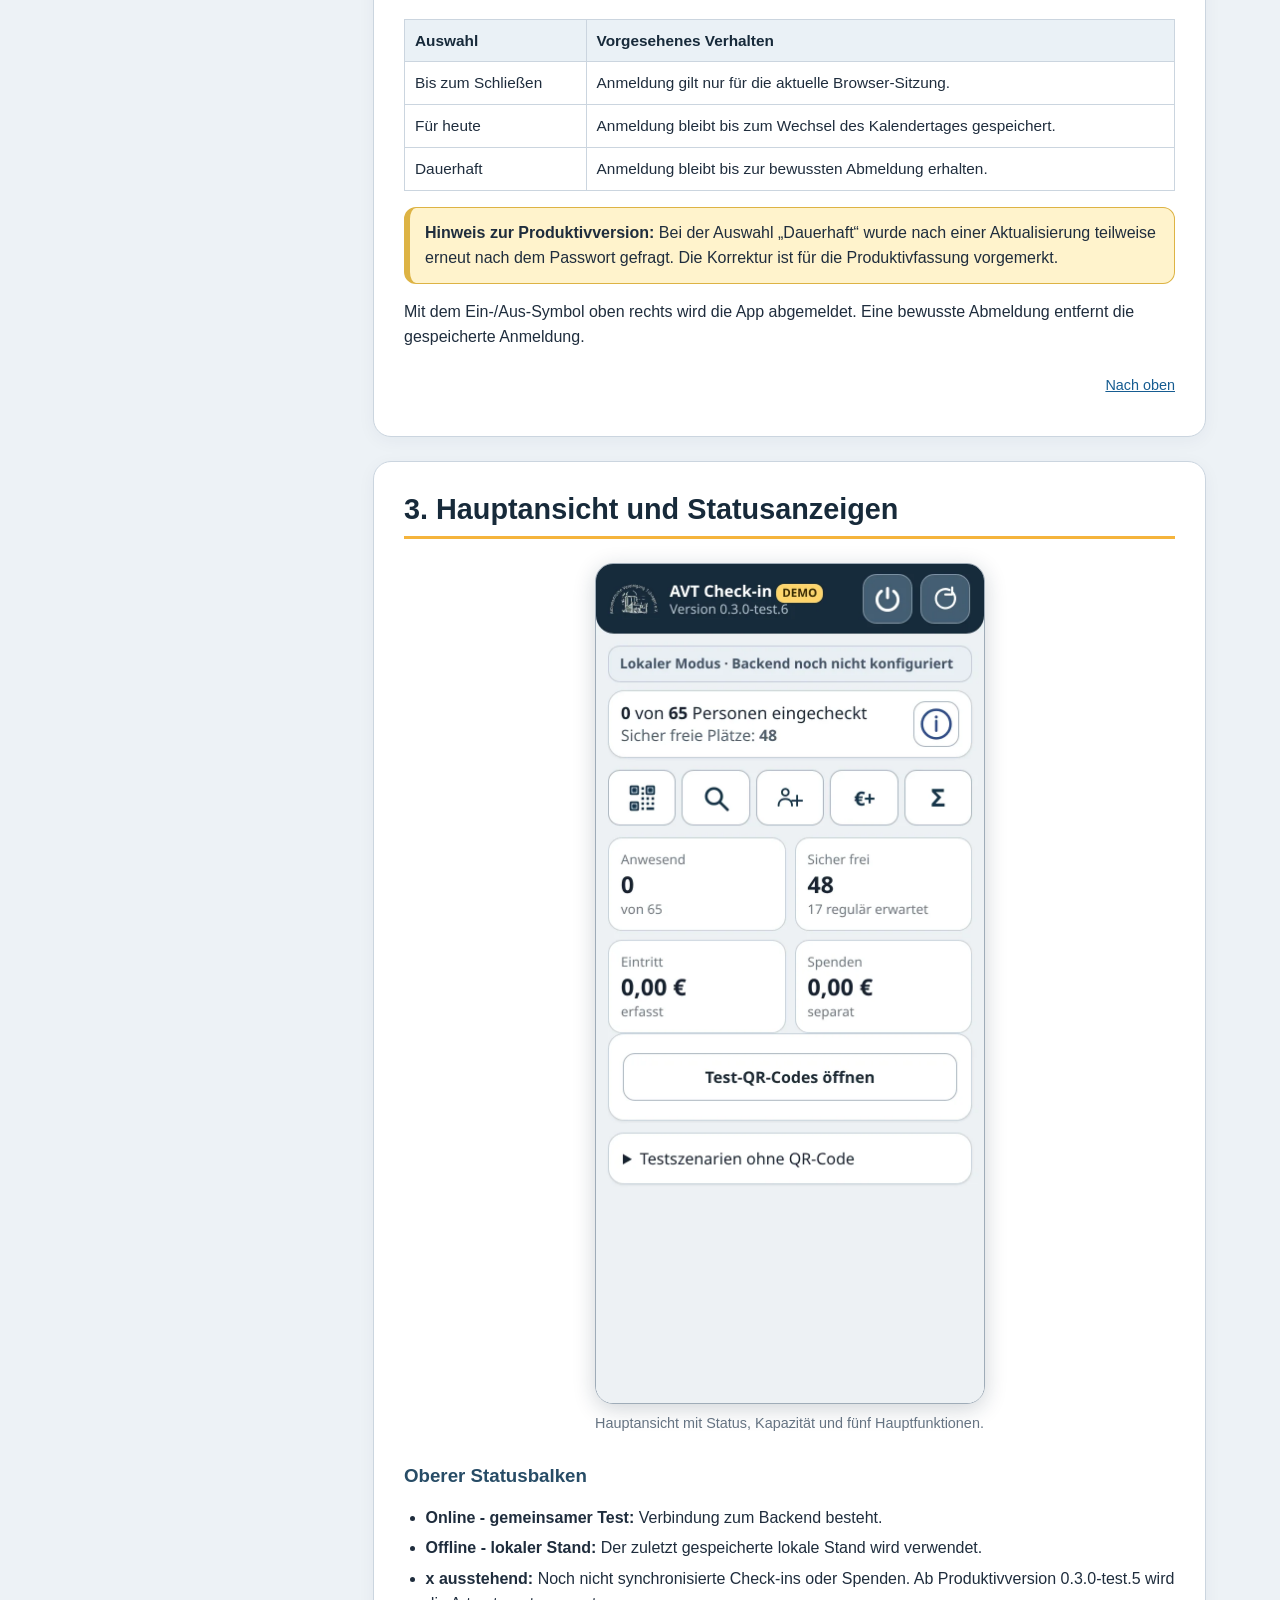
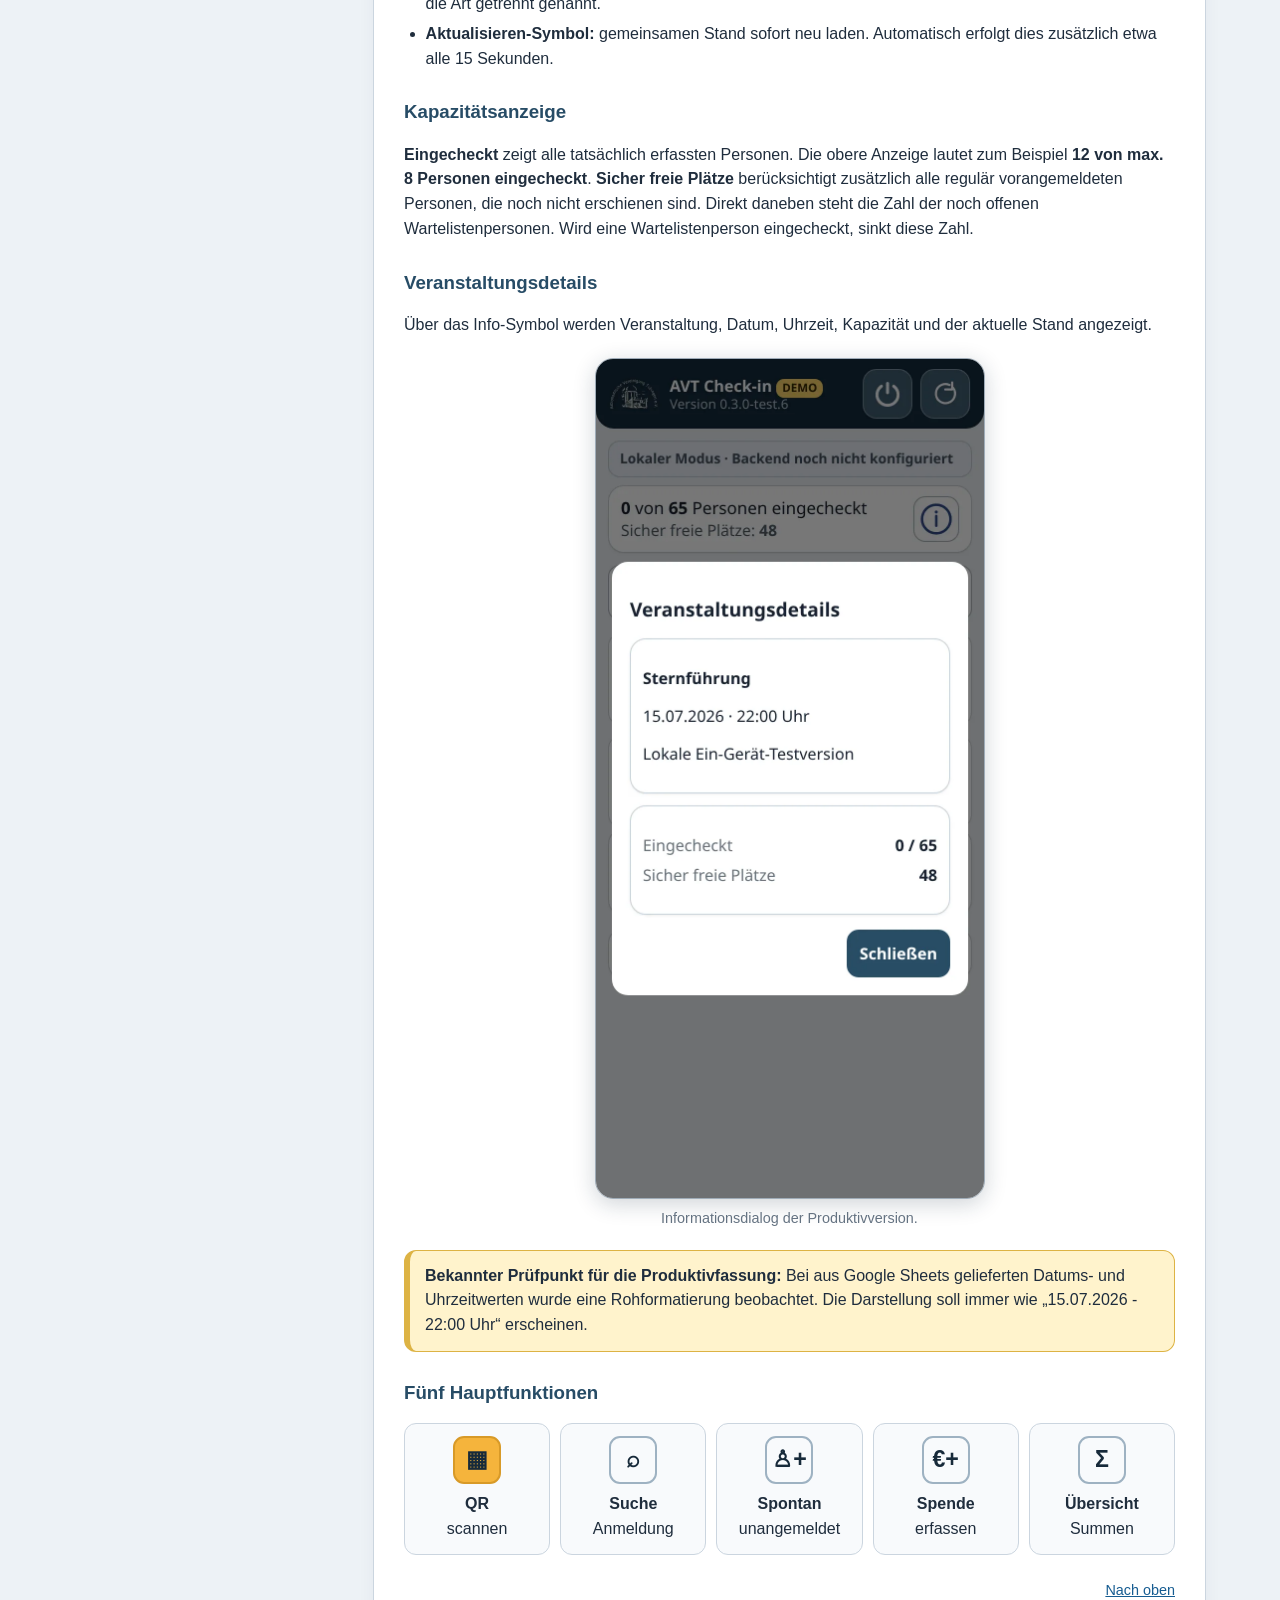
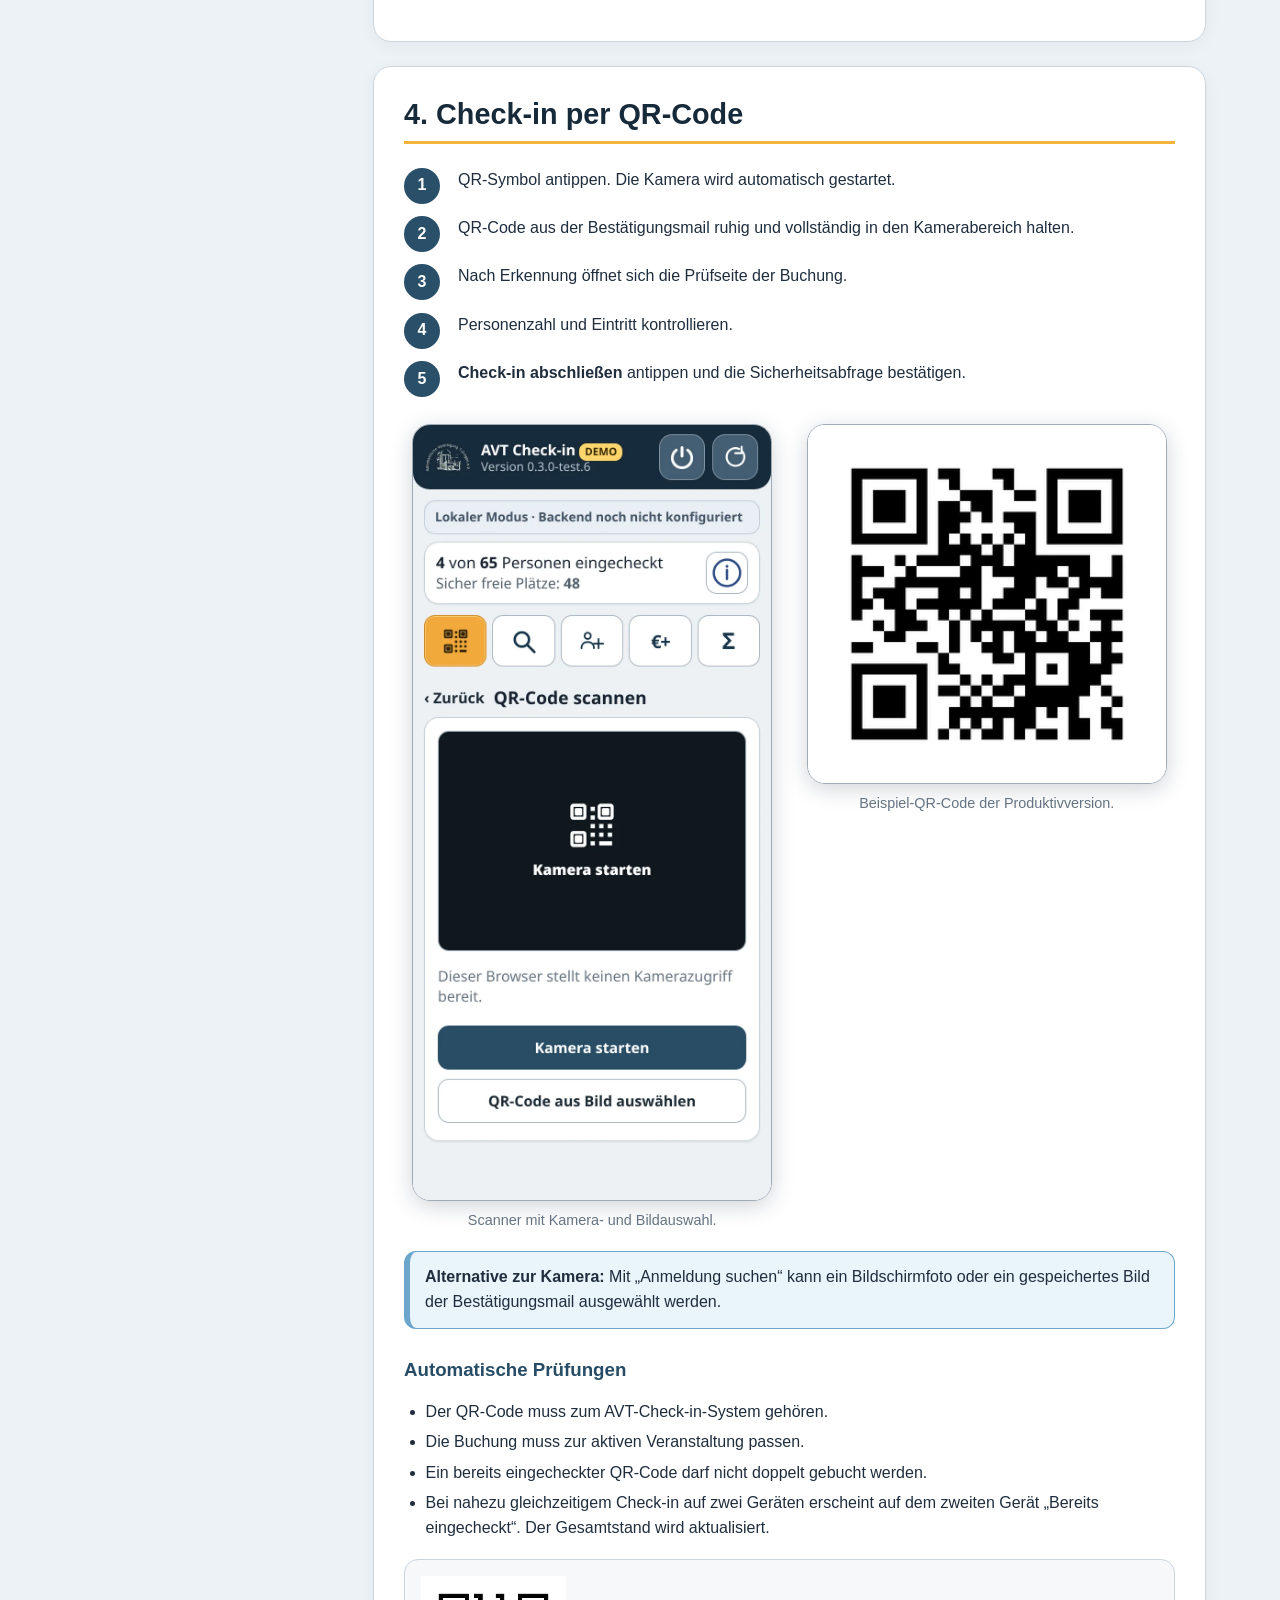
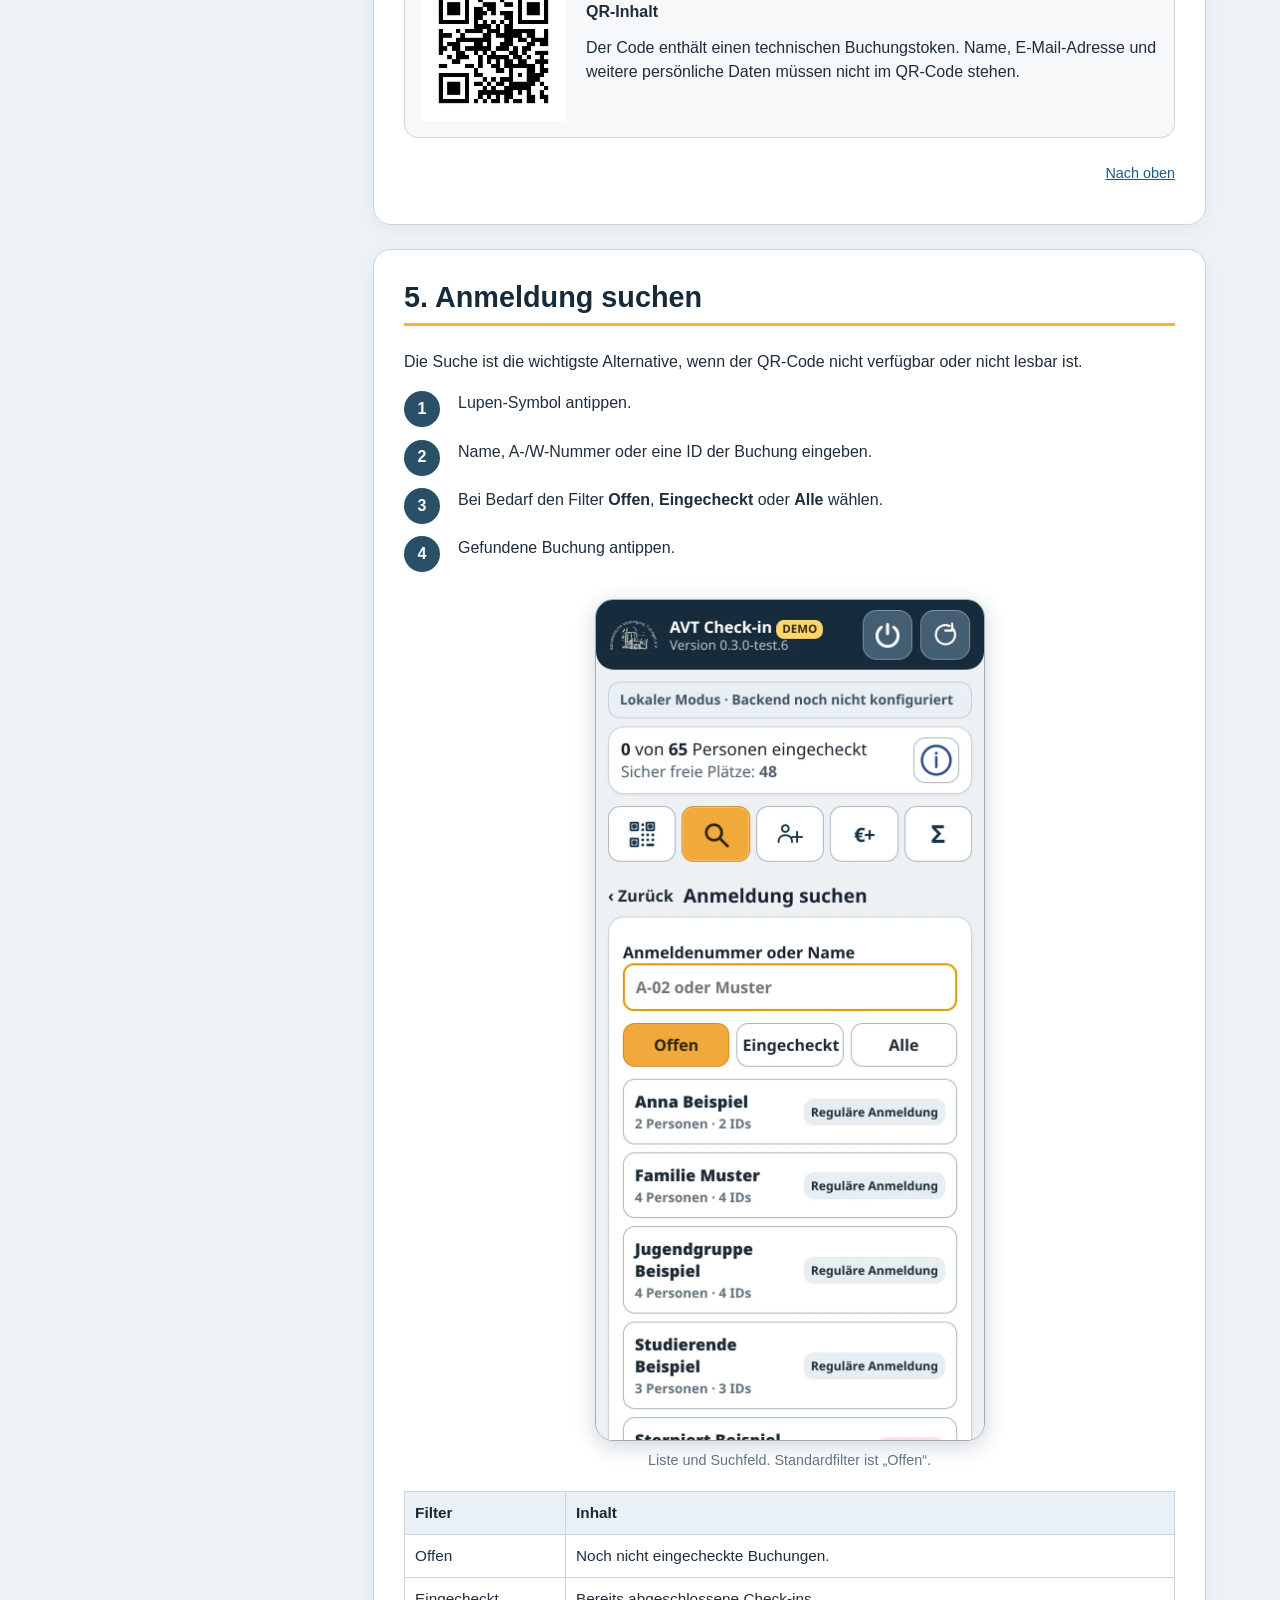
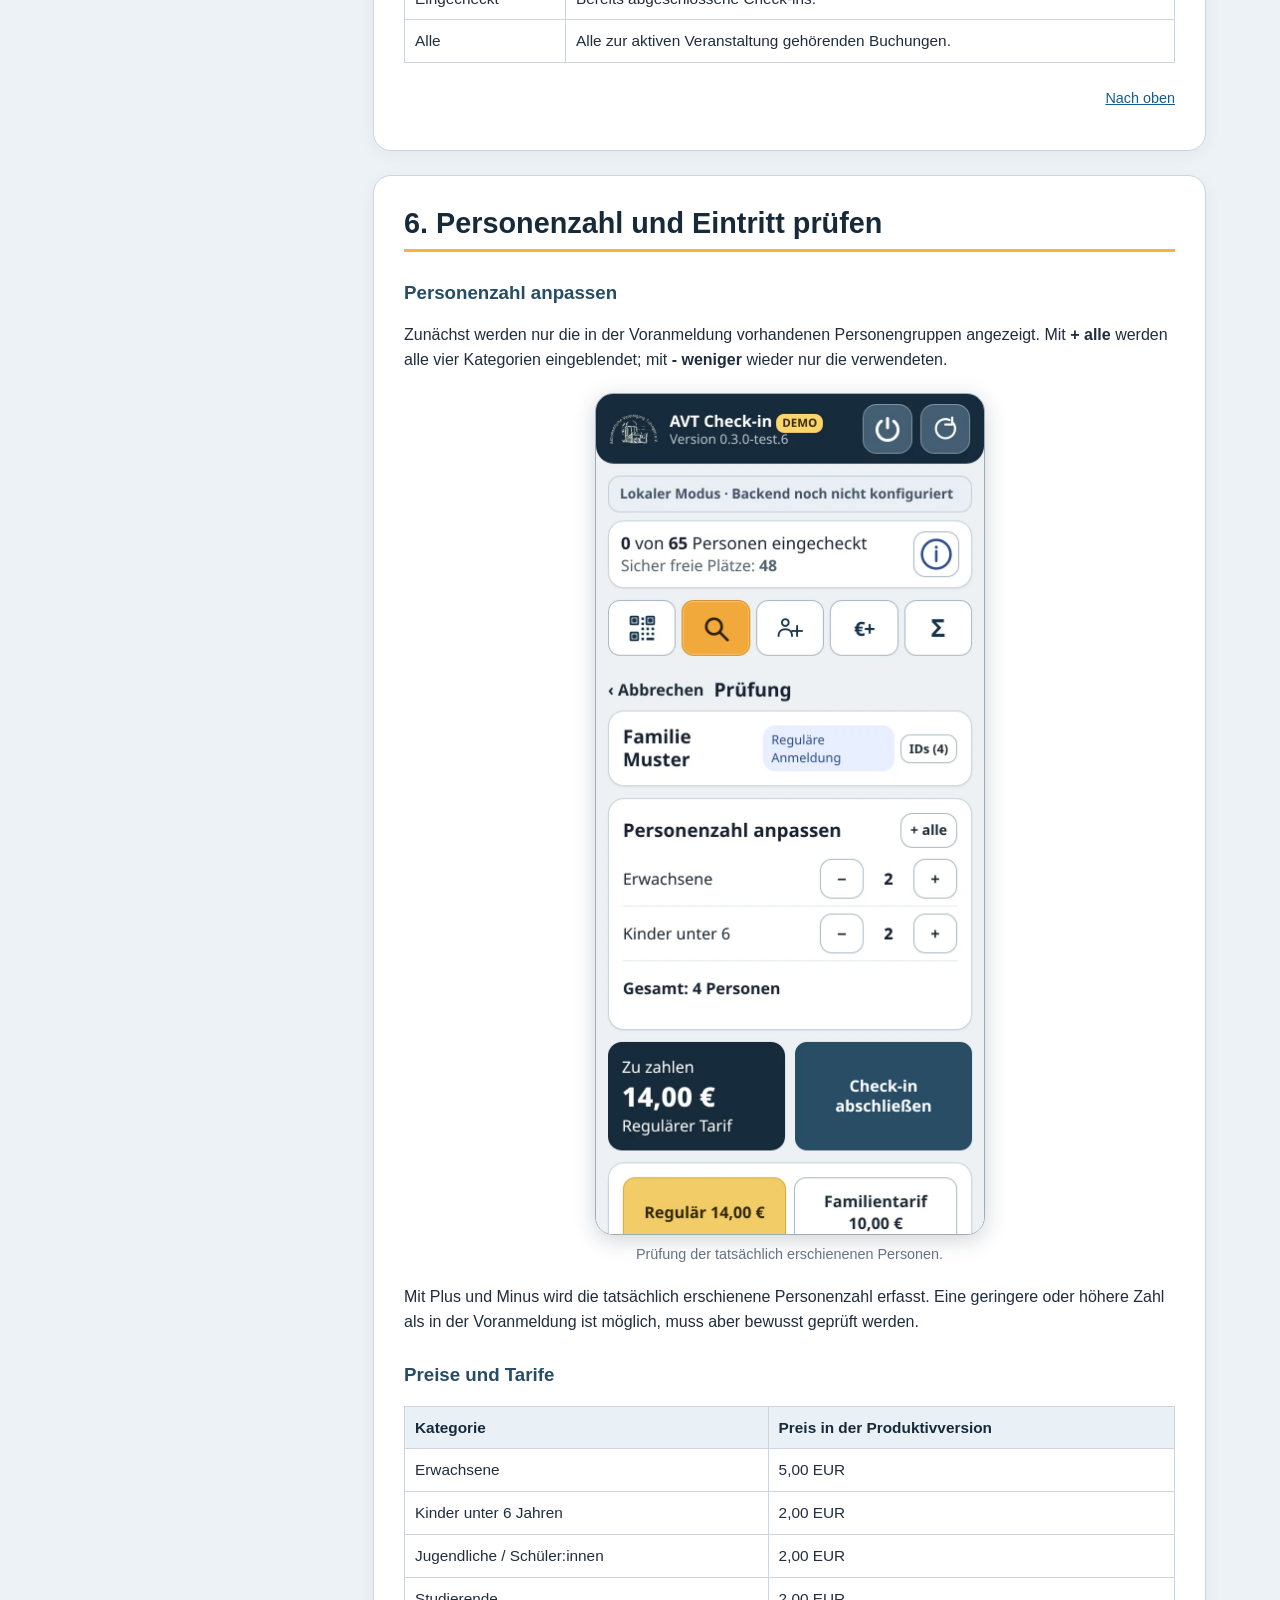
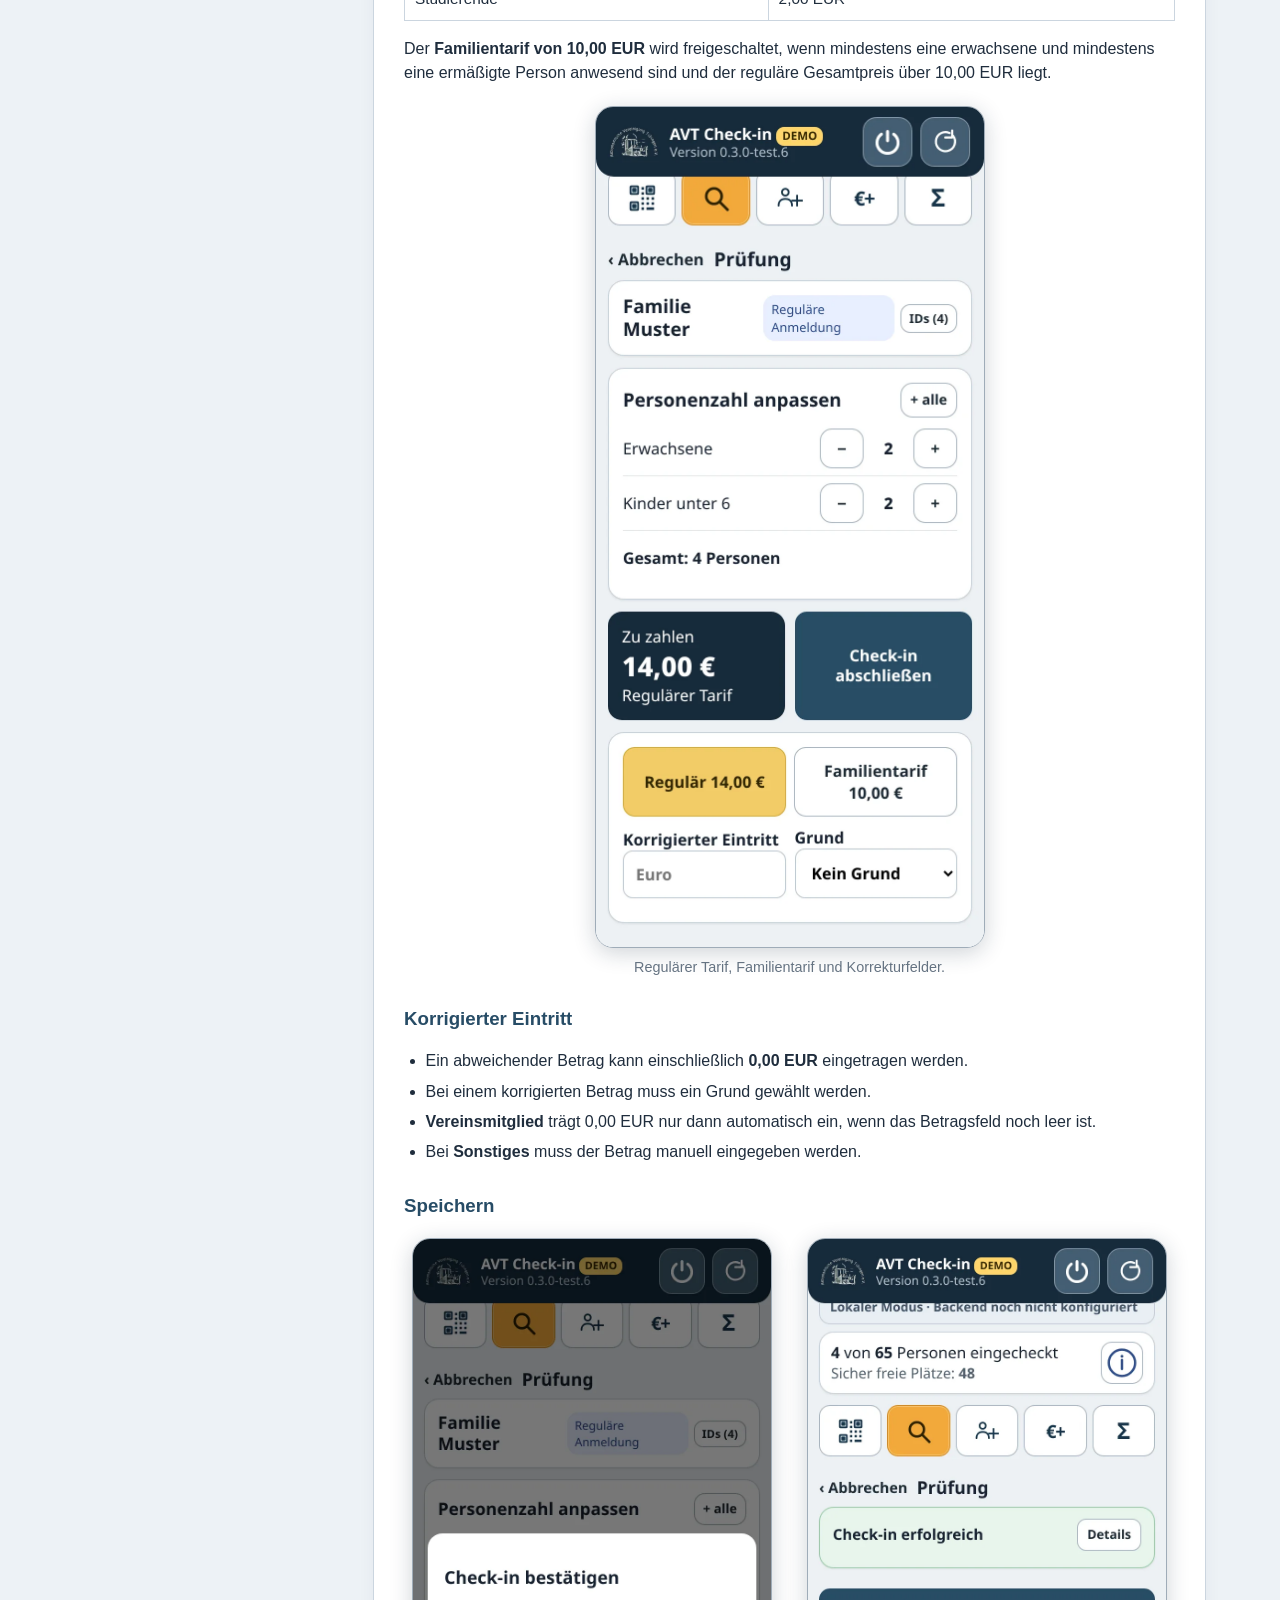
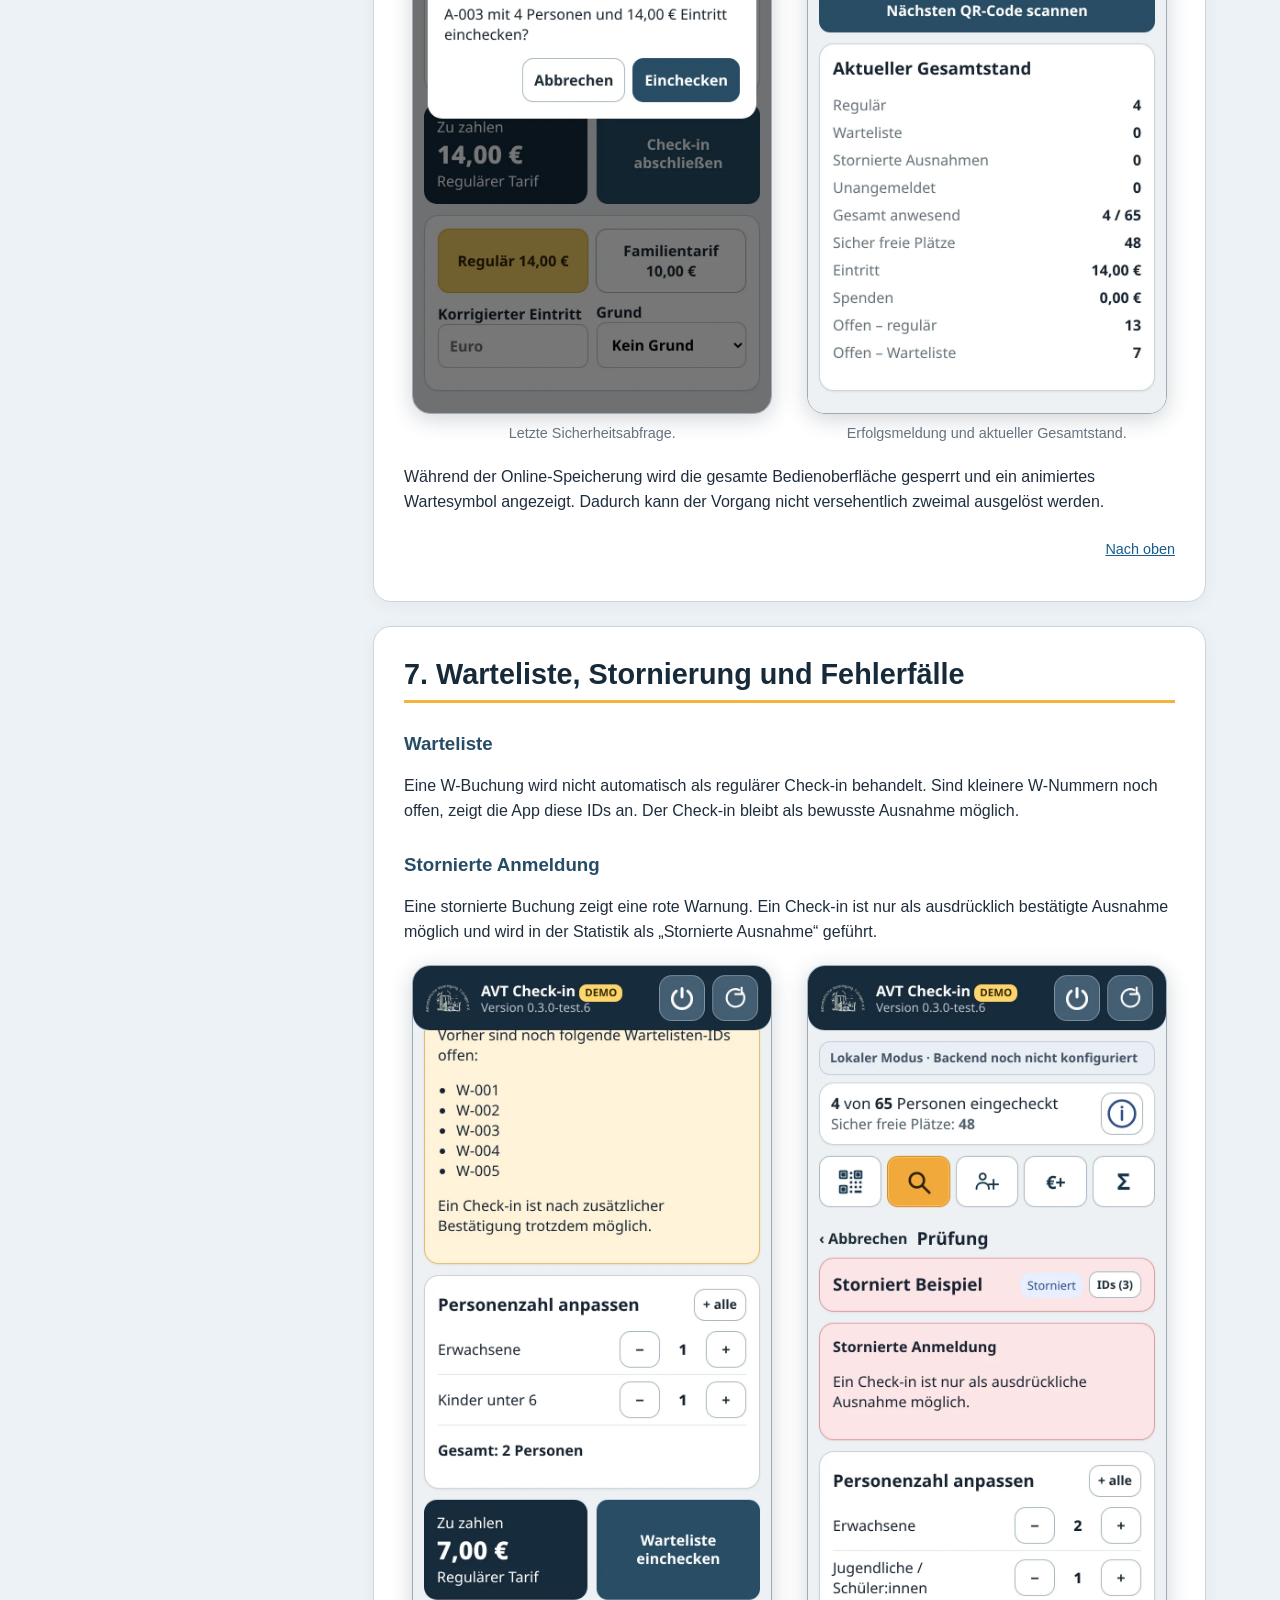
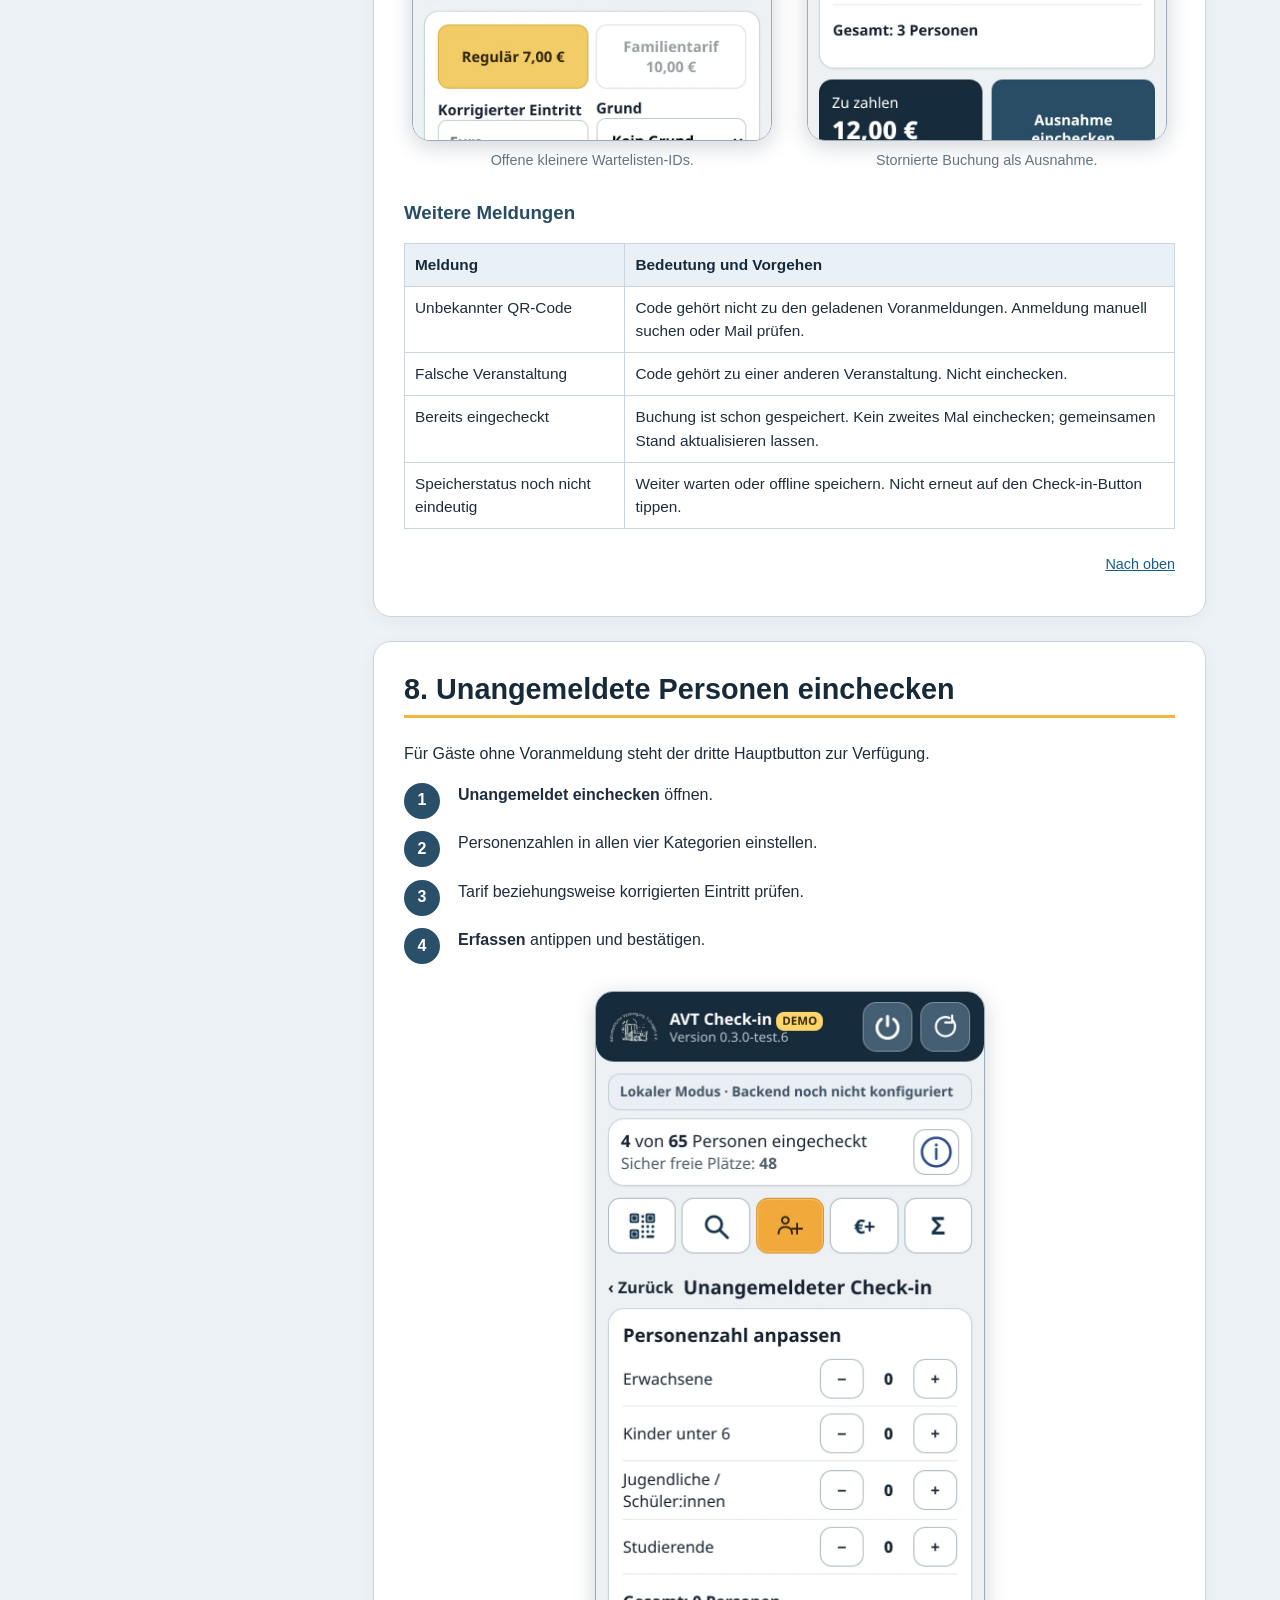
==== commit fca25602: "Add files via upload" ====
--- a/help.html
+++ b/help.html
@@ -3,7 +3,7 @@
 <head>
 <meta charset="utf-8">
 <meta name="viewport" content="width=device-width, initial-scale=1">
-<title>AVT Check-in – Hilfe 1.0.0-rc.3</title>
+<title>AVT Check-in – Hilfe 1.0.0-rc.4</title>
 <style>
 :root{--navy:#172a3a;--navy2:#294f69;--orange:#f5b43c;--bg:#edf2f6;--card:#fff;--line:#cbd5df;--text:#1f2d3d;--muted:#657382;--green:#e8f6ea;--green-b:#83bc8a;--yellow:#fff3cc;--yellow-b:#ddb344;--red:#fde7e7;--red-b:#d98d8d;}
 *{box-sizing:border-box}
@@ -106,18 +106,18 @@
 </style>
 </head>
 <body id="top">
-<header class="site-header"><div class="site-header-inner"><img src="icons/header-logo.png" alt="AVT-Logo"><div><strong>AVT Check-in - Bedienhandbuch</strong><small>Produktivversion 1.0.0-rc.3</small></div><a class="app-back" href="index.html" aria-label="Zurück zur Check-in-App">← Zurück</a></div></header>
+<header class="site-header"><div class="site-header-inner"><img src="icons/header-logo.png" alt="AVT-Logo"><div><strong>AVT Check-in - Bedienhandbuch</strong><small>Produktivversion 1.0.0-rc.4</small></div><a class="app-back" href="index.html" aria-label="Zurück zur Check-in-App">← Zurück</a></div></header>
 <div class="layout">
-<aside class="sidebar"><h2>Inhalt</h2><ol><li><a href="#zweck">1. Zweck und Einsatz</a></li><li><a href="#start">2. Start, Installation und Anmeldung</a></li><li><a href="#hauptansicht">3. Hauptansicht und Statusanzeigen</a></li><li><a href="#qr">4. Check-in per QR-Code</a></li><li><a href="#suche">5. Anmeldung suchen</a></li><li><a href="#pruefung">6. Personenzahl und Eintritt prüfen</a></li><li><a href="#sonderfaelle">7. Warteliste, Stornierung und Fehlerfälle</a></li><li><a href="#spontan">8. Unangemeldete Personen einchecken</a></li><li><a href="#spenden">9. Spenden erfassen</a></li><li><a href="#offline">10. Offlinebetrieb und Synchronisierung</a></li><li><a href="#uebersicht">11. Übersicht und Veranstaltungsabschluss</a></li><li><a href="#fehler">12. Fehlerbehebung</a></li><li><a href="#test">13. Hinweise zur Produktivversion</a></li><li><a href="#kurzcheck">14. Kurzcheckliste am Einlass</a></li></ol></aside>
+<aside class="sidebar"><h2>Inhalt</h2><ol><li><a href="#zweck">1. Zweck und Einsatz</a></li><li><a href="#start">2. Start, Installation und Anmeldung</a></li><li><a href="#hauptansicht">3. Hauptansicht und Statusanzeigen</a></li><li><a href="#qr">4. Check-in per QR-Code</a></li><li><a href="#suche">5. Anmeldung suchen</a></li><li><a href="#pruefung">6. Personenzahl und Eintritt prüfen</a></li><li><a href="#sonderfaelle">7. Warteliste, Stornierung und Fehlerfälle</a></li><li><a href="#spontan">8. Unangemeldete Personen einchecken</a></li><li><a href="#spenden">9. Spenden erfassen</a></li><li><a href="#offline">10. Offlinebetrieb und Synchronisierung</a></li><li><a href="#uebersicht">11. Übersicht und Archivierung</a></li><li><a href="#fehler">12. Fehlerbehebung</a></li><li><a href="#test">13. Hinweise zur Produktivversion</a></li><li><a href="#kurzcheck">14. Kurzcheckliste am Einlass</a></li></ol></aside>
 <main class="content">
-<details class="toc-mobile"><summary><strong>Inhaltsverzeichnis</strong></summary><ol><li><a href="#zweck">1. Zweck und Einsatz</a></li><li><a href="#start">2. Start, Installation und Anmeldung</a></li><li><a href="#hauptansicht">3. Hauptansicht und Statusanzeigen</a></li><li><a href="#qr">4. Check-in per QR-Code</a></li><li><a href="#suche">5. Anmeldung suchen</a></li><li><a href="#pruefung">6. Personenzahl und Eintritt prüfen</a></li><li><a href="#sonderfaelle">7. Warteliste, Stornierung und Fehlerfälle</a></li><li><a href="#spontan">8. Unangemeldete Personen einchecken</a></li><li><a href="#spenden">9. Spenden erfassen</a></li><li><a href="#offline">10. Offlinebetrieb und Synchronisierung</a></li><li><a href="#uebersicht">11. Übersicht und Veranstaltungsabschluss</a></li><li><a href="#fehler">12. Fehlerbehebung</a></li><li><a href="#test">13. Hinweise zur Produktivversion</a></li><li><a href="#kurzcheck">14. Kurzcheckliste am Einlass</a></li></ol></details>
+<details class="toc-mobile"><summary><strong>Inhaltsverzeichnis</strong></summary><ol><li><a href="#zweck">1. Zweck und Einsatz</a></li><li><a href="#start">2. Start, Installation und Anmeldung</a></li><li><a href="#hauptansicht">3. Hauptansicht und Statusanzeigen</a></li><li><a href="#qr">4. Check-in per QR-Code</a></li><li><a href="#suche">5. Anmeldung suchen</a></li><li><a href="#pruefung">6. Personenzahl und Eintritt prüfen</a></li><li><a href="#sonderfaelle">7. Warteliste, Stornierung und Fehlerfälle</a></li><li><a href="#spontan">8. Unangemeldete Personen einchecken</a></li><li><a href="#spenden">9. Spenden erfassen</a></li><li><a href="#offline">10. Offlinebetrieb und Synchronisierung</a></li><li><a href="#uebersicht">11. Übersicht und Archivierung</a></li><li><a href="#fehler">12. Fehlerbehebung</a></li><li><a href="#test">13. Hinweise zur Produktivversion</a></li><li><a href="#kurzcheck">14. Kurzcheckliste am Einlass</a></li></ol></details>
 <section class="cover">
 <img src="icons/header-logo.png" alt="Logo der Astronomischen Vereinigung Tübingen">
 <h1>AVT Check-in</h1>
 <div class="subtitle">Bedienhandbuch und Hilfe für den Einlass bei öffentlichen Sternführungen</div>
-<div class="meta"><strong>Grundlage:</strong> Mehrgeräte-Produktivversion 1.0.0-rc.3<br><strong>Stand:</strong> 20.07.2026<br><strong>Organisation:</strong> Astronomische Vereinigung Tübingen e. V.</div>
-</section>
-<section class="print-toc"><h2>Inhaltsverzeichnis</h2><ol><li><a href="#zweck">1. Zweck und Einsatz</a></li><li><a href="#start">2. Start, Installation und Anmeldung</a></li><li><a href="#hauptansicht">3. Hauptansicht und Statusanzeigen</a></li><li><a href="#qr">4. Check-in per QR-Code</a></li><li><a href="#suche">5. Anmeldung suchen</a></li><li><a href="#pruefung">6. Personenzahl und Eintritt prüfen</a></li><li><a href="#sonderfaelle">7. Warteliste, Stornierung und Fehlerfälle</a></li><li><a href="#spontan">8. Unangemeldete Personen einchecken</a></li><li><a href="#spenden">9. Spenden erfassen</a></li><li><a href="#offline">10. Offlinebetrieb und Synchronisierung</a></li><li><a href="#uebersicht">11. Übersicht und Veranstaltungsabschluss</a></li><li><a href="#fehler">12. Fehlerbehebung</a></li><li><a href="#test">13. Hinweise zur Produktivversion</a></li><li><a href="#kurzcheck">14. Kurzcheckliste am Einlass</a></li></ol></section>
+<div class="meta"><strong>Grundlage:</strong> Mehrgeräte-Produktivversion 1.0.0-rc.4<br><strong>Stand:</strong> 20.07.2026<br><strong>Organisation:</strong> Astronomische Vereinigung Tübingen e. V.</div>
+</section>
+<section class="print-toc"><h2>Inhaltsverzeichnis</h2><ol><li><a href="#zweck">1. Zweck und Einsatz</a></li><li><a href="#start">2. Start, Installation und Anmeldung</a></li><li><a href="#hauptansicht">3. Hauptansicht und Statusanzeigen</a></li><li><a href="#qr">4. Check-in per QR-Code</a></li><li><a href="#suche">5. Anmeldung suchen</a></li><li><a href="#pruefung">6. Personenzahl und Eintritt prüfen</a></li><li><a href="#sonderfaelle">7. Warteliste, Stornierung und Fehlerfälle</a></li><li><a href="#spontan">8. Unangemeldete Personen einchecken</a></li><li><a href="#spenden">9. Spenden erfassen</a></li><li><a href="#offline">10. Offlinebetrieb und Synchronisierung</a></li><li><a href="#uebersicht">11. Übersicht und Archivierung</a></li><li><a href="#fehler">12. Fehlerbehebung</a></li><li><a href="#test">13. Hinweise zur Produktivversion</a></li><li><a href="#kurzcheck">14. Kurzcheckliste am Einlass</a></li></ol></section>
 
 <section class="chapter" id="zweck">
 <h2>1. Zweck und Einsatz</h2>
@@ -164,7 +164,7 @@
 <h3>Oberer Statusbalken</h3>
 <ul><li><strong>Online - gemeinsamer Test:</strong> Verbindung zum Backend besteht.</li><li><strong>Offline - lokaler Stand:</strong> Der zuletzt gespeicherte lokale Stand wird verwendet.</li><li><strong>x ausstehend:</strong> Noch nicht synchronisierte Check-ins oder Spenden. Ab Produktivversion 0.3.0-test.5 wird die Art getrennt genannt.</li><li><strong>Aktualisieren-Symbol:</strong> gemeinsamen Stand sofort neu laden. Automatisch erfolgt dies zusätzlich etwa alle 15 Sekunden.</li></ul>
 <h3>Kapazitätsanzeige</h3>
-<p><strong>Eingecheckt</strong> zeigt alle tatsächlich erfassten Personen. <strong>Sicher freie Plätze</strong> berücksichtigt zusätzlich alle regulär vorangemeldeten Personen, die noch nicht erschienen sind. Wartelistenplätze werden nicht als fest reservierte Plätze behandelt.</p>
+<p><strong>Eingecheckt</strong> zeigt alle tatsächlich erfassten Personen. Die obere Anzeige lautet zum Beispiel <strong>12 von max. 8 Personen eingecheckt</strong>. <strong>Sicher freie Plätze</strong> berücksichtigt zusätzlich alle regulär vorangemeldeten Personen, die noch nicht erschienen sind. Direkt daneben steht die Zahl der noch offenen Wartelistenpersonen. Wird eine Wartelistenperson eingecheckt, sinkt diese Zahl.</p>
 <h3>Veranstaltungsdetails</h3>
 <p>Über das Info-Symbol werden Veranstaltung, Datum, Uhrzeit, Kapazität und der aktuelle Stand angezeigt.</p>
 <figure class="figure"><img src="[data-uri]" alt="Dialog Veranstaltungsdetails"><figcaption>Informationsdialog der Produktivversion.</figcaption></figure>
@@ -263,29 +263,23 @@
 </section>
 
 <section class="chapter" id="offline">
-<h2>10. Offlinebetrieb und Synchronisierung</h2>
-<h3>Erkennen des Zustands</h3>
-<ul><li><strong>Grün:</strong> Backend erreichbar, gemeinsamer Stand.</li><li><strong>Gelb/Offline:</strong> lokaler Stand; offene Vorgänge werden auf dem Gerät gespeichert.</li><li>Der Status nennt getrennt zum Beispiel „1 Check-in ausstehend“ oder „1 Spende ausstehend“.</li></ul>
-<h3>Offline speichern</h3>
-<p>Vor einem Offline-Check-in beziehungsweise einer Offline-Spende erscheint eine zusätzliche Bestätigung. Sie erinnert daran, während des Offlinebetriebs nur dieses eine Gerät zu verwenden.</p>
-<div class="warning"><strong>Check-in:</strong> „Offline gespeichert - noch nicht synchronisiert“.<br><strong>Spende:</strong> „Spende offline gespeichert - noch nicht synchronisiert“.</div>
-<h3>Nach der Rückkehr ins Netz</h3>
-<p>Die App versucht die Warteschlange automatisch zu übertragen. Nach Erfolg erscheint eine grüne Meldung. Der obere Status muss anschließend <strong>0 ausstehend</strong> anzeigen.</p>
-<h3>Speicherung dauert länger als acht Sekunden</h3>
-<table><thead><tr><th>Schaltfläche</th><th>Wirkung</th></tr></thead><tbody>
-<tr><td>Weiter warten</td><td>Beobachtet denselben bereits gestarteten Vorgang. Es wird nichts erneut gesendet.</td></tr>
-<tr><td>Offline speichern</td><td>Legt denselben Vorgang mit stabiler Vorgangs-ID in die lokale Warteschlange.</td></tr>
-<tr><td>Abbrechen</td><td>Wird nur ausgeführt, wenn sicher ist, dass der Server den Vorgang nicht gespeichert hat. Bei unklarem Stand wartet die App weiter.</td></tr>
-</tbody></table>
-<div class="success"><strong>Nach einer Offlinephase:</strong> Erst dann wieder mehrere Geräte verwenden, wenn alle Geräte online sind, der gemeinsame Stand aktualisiert ist und kein Vorgang mehr als ausstehend angezeigt wird.</div>
-<p class="backtop"><a href="#top">Nach oben</a></p>
-</section>
-
+<h2>10. Offlinebetrieb, langsame Speicherung und Synchronisierung</h2>
+<p>Die App speichert online grundsätzlich nur einen einzigen Vorgang. Dauert die Bestätigung länger als <strong>10 Sekunden</strong>, erscheint ein Auswahlfenster.</p>
+<ul>
+  <li><strong>Weiter warten:</strong> Der bereits gesendete Vorgang wird weiter geprüft. Es wird kein zweites Mal gesendet.</li>
+  <li><strong>Offline speichern:</strong> Erst nach diesem ausdrücklichen Tastendruck wird der Vorgang in die lokale Warteschlange gelegt.</li>
+  <li><strong>Abbrechen:</strong> Die App prüft zuvor, ob der Server den Vorgang möglicherweise bereits gespeichert hat.</li>
+</ul>
+<p>Wird ein langsamer Online-Check-in später bestätigt, schließt sich das Wartefenster automatisch. Die App kehrt zur Hauptansicht ganz oben zurück.</p>
+<div class="note"><strong>Grüne Meldungen:</strong> Nach einer echten Offline-Synchronisierung erscheint nur eine gemeinsame grüne Hinweismeldung. Sie verschwindet beim nächsten erfolgreichen automatischen Aktualisierungszyklus. Die obere Onlinezeile bleibt sichtbar.</div>
+<p>Die Statuszeile ist bewusst kurz gehalten, zum Beispiel: <strong>Online · 18:34:05 · 0 ausstehend</strong>.</p>
+<p class="backtop"><a href="#top">Nach oben</a></p>
+</section>
 <section class="chapter" id="uebersicht">
-<h2>11. Übersicht und Veranstaltungsabschluss</h2>
+<h2>11. Übersicht und Archivierung</h2>
 <figure class="figure"><img src="[data-uri]" alt="Übersichtsseite"><figcaption>Übersicht mit Anwesenheit, offenen Buchungen und Einnahmen.</figcaption></figure>
 <h3>Angezeigte Werte</h3>
-<ul><li>Regulär eingecheckt</li><li>Warteliste eingecheckt</li><li>Stornierte Ausnahmen</li><li>Unangemeldete Personen</li><li>Gesamt anwesend und sichere freie Plätze</li><li>Eintritt, Spenden und Gesamteinnahmen</li><li>Noch offene reguläre und Wartelistenbuchungen</li></ul>
+<ul><li>Regulär eingecheckt</li><li>Warteliste eingecheckt</li><li>Stornierte Ausnahmen</li><li>Unangemeldete Personen</li><li>Gesamt anwesend, maximale Kapazität und sichere freie Plätze</li><li>Eintritt, Spenden und Gesamteinnahmen</li><li>Noch offene reguläre und Wartelistenbuchungen</li></ul><div class="note"><strong>Archivierung:</strong> Beim späteren Reset auf eine neue Veranstaltung werden die Detailarchive und Archiv_Summen aus den tatsächlich eingecheckten Personen gebildet. Vor dem Reset muss sichergestellt sein, dass alle Check-in-Geräte synchronisiert sind.</div>
 <h3>Empfohlener Abschluss</h3>
 <ol class="steps"><li>Auf allen verwendeten Geräten prüfen, dass <strong>0 ausstehend</strong> angezeigt wird.</li><li>Mit dem Aktualisieren-Symbol den gemeinsamen Endstand laden.</li><li>Übersicht und Einnahmensummen kontrollieren.</li><li>Den Endstand nach dem vereinbarten AVT-Verfahren dokumentieren.</li><li>App über das Ein-/Aus-Symbol abmelden.</li></ol>
 <div class="note"><strong>Kein Reset in der Produktivversion:</strong> Unter der Übersicht gibt es bewusst keine Funktion zum Zurücksetzen erfasster Check-ins.</div>
@@ -309,7 +303,7 @@
 
 <section class="chapter" id="test">
 <h2>13. Hinweise zur Produktivversion</h2>
-<p>Diese Hilfe ist direkt in die AVT-Check-in-App integriert und beschreibt die Bedienung der Produktivversion <strong>1.0.0-rc.3</strong>.</p>
+<p>Diese Hilfe ist direkt in die AVT-Check-in-App integriert und beschreibt die Bedienung der Produktivversion <strong>1.0.0-rc.4</strong>.</p>
 <div class="note"><strong>Abbildungen:</strong> Einzelne Screenshots stammen aus der zuvor bestätigten Mehrgeräte-Testversion. Die dargestellten Arbeitsabläufe entsprechen der Produktivversion; sichtbare Testbezeichnungen in Abbildungen sind nicht Bestandteil des Produktivbetriebs.</div>
 <ul>
   <li>Die App lädt die aktive Veranstaltung und die echten Voranmeldungen aus dem produktiven Google-System.</li>
@@ -318,6 +312,8 @@
   <li>Der Hilfe-Button mit Fragezeichen befindet sich rechts oben in der Kopfzeile.</li>
   <li>Die Check-in-Funktionen werden nur angezeigt, wenn die aktuelle Veranstaltungsart in <strong>REGISTRATION_ENABLED_EVENT_TYPES</strong> für Voranmeldungen freigegeben ist.</li>
   <li>Die Produktivversion bietet weder eine QR-Auswahl aus einer Bilddatei noch eine Funktion zum Zurücksetzen erfasster Check-ins.</li>
+  <li>Frontend und Backend müssen dieselbe Versionsnummer anzeigen. Fehlt die Freigabe oder ist das Backend veraltet, bleibt die App gesperrt.</li>
+  <li>Die obere Kapazitätsanzeige wird bei erreichter Grenze gelb und bei Überschreitung rot.</li>
   <li>Eine Stornierungsfunktion für Besucher ist in dieser Version noch nicht Bestandteil des Voranmeldesystems.</li>
 </ul>
 <div class="warning"><strong>Produktivprüfung:</strong> Vor der ersten echten Führung sollte die vollständige Kette mit eindeutig gekennzeichneten Testanmeldungen geprüft werden: Anmeldung, E-Mail, QR-Code, Scan, Speicherung, Mehrgeräteabgleich und Offline-Synchronisierung.</div>
@@ -338,7 +334,7 @@
 </section>
 </main>
 </div>
-<footer>AVT Check-in – integrierte Hilfe zur Produktivversion 1.0.0-rc.3 - Stand 20.07.2026</footer>
+<footer>AVT Check-in – integrierte Hilfe zur Produktivversion 1.0.0-rc.4 - Stand 20.07.2026</footer>
 <script>
 // Klappt im Browser beim Aufruf eines Ankers die mobile Inhaltsübersicht zu.
 document.querySelectorAll('.toc-mobile a').forEach(a=>a.addEventListener('click',()=>a.closest('details').open=false));
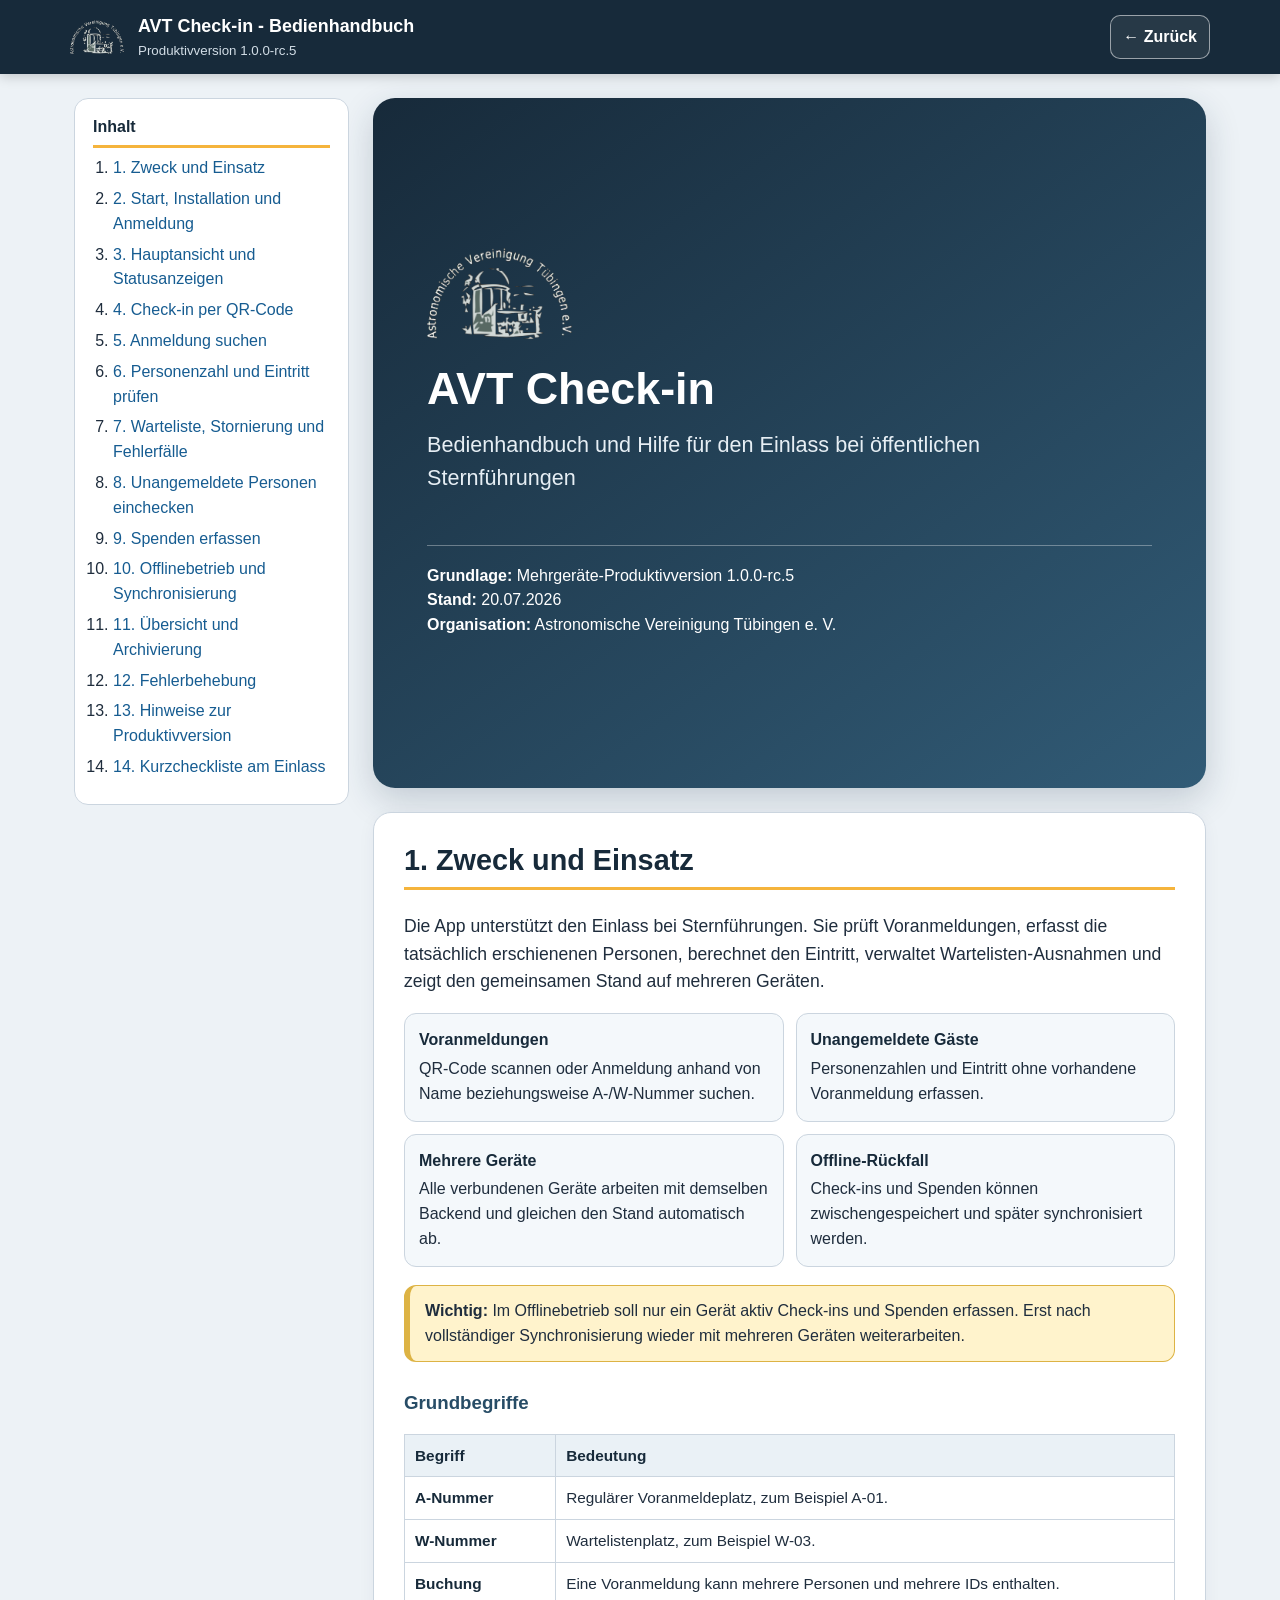
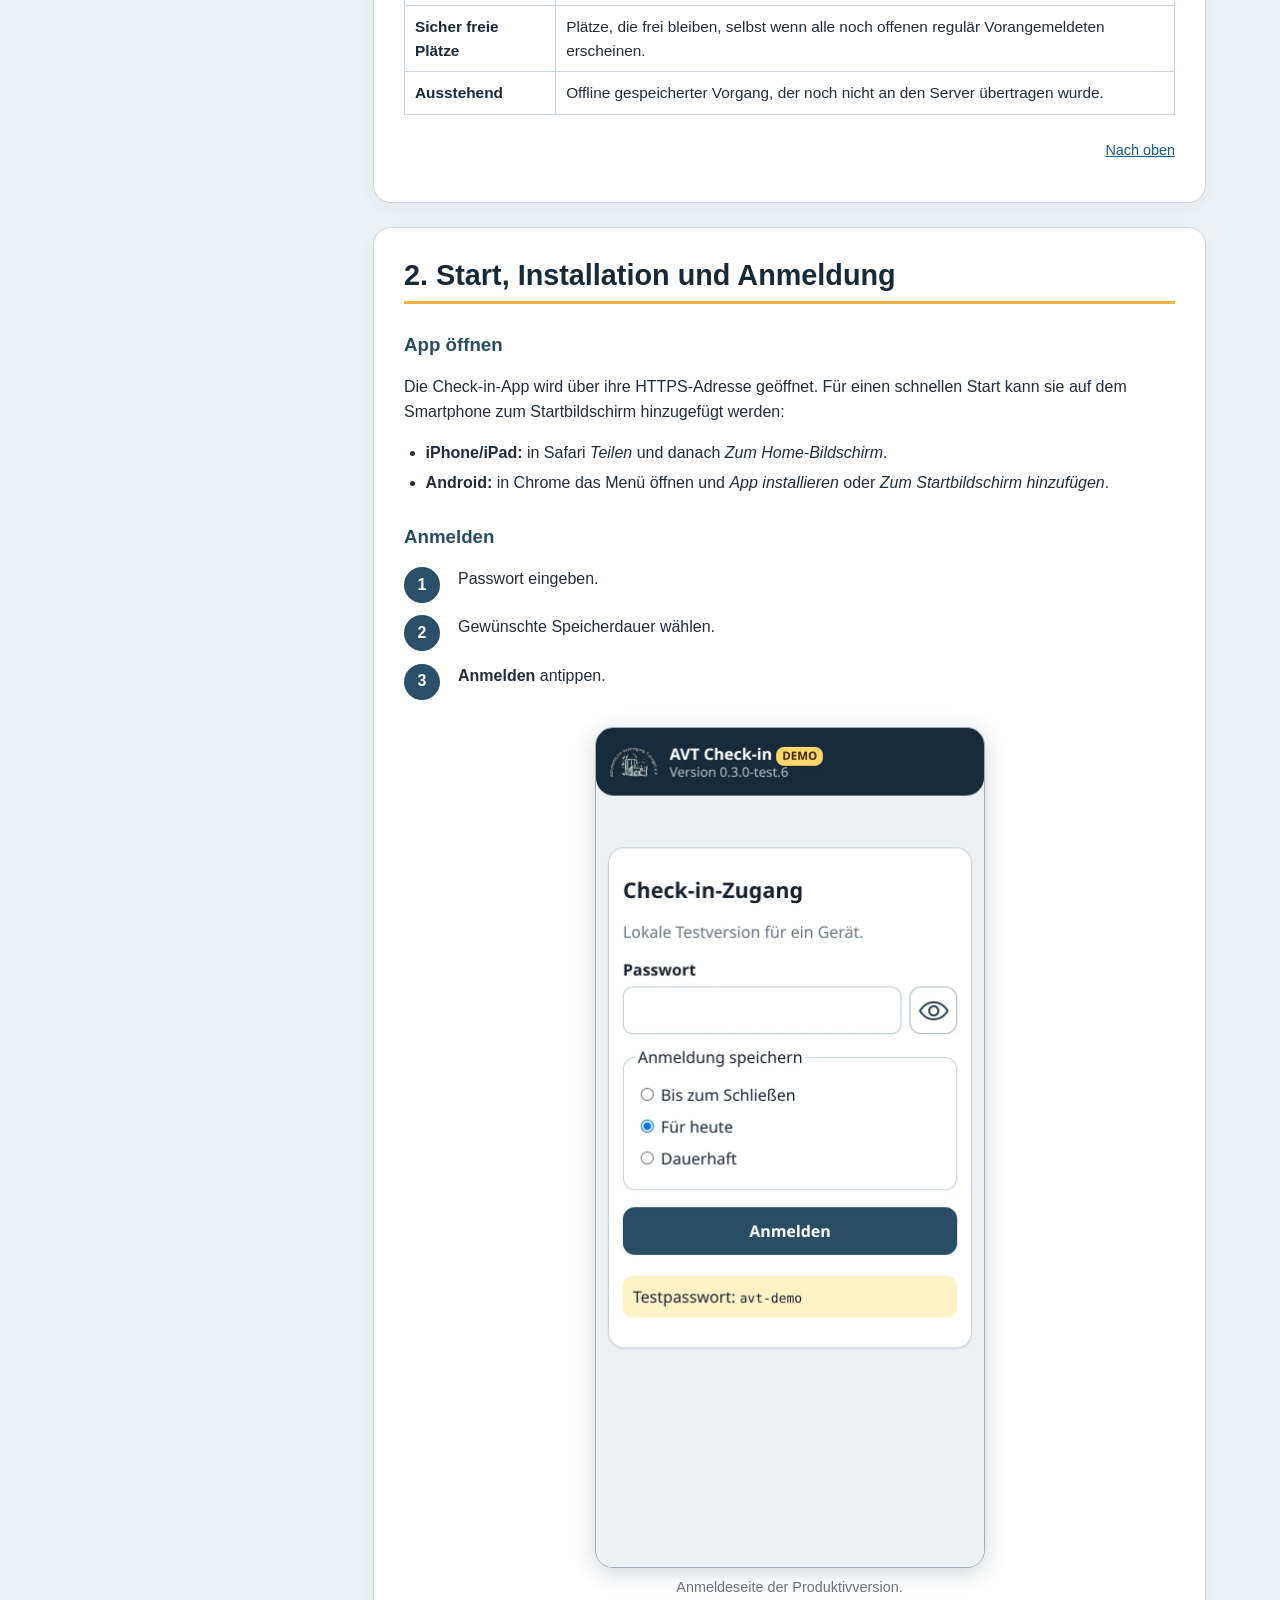
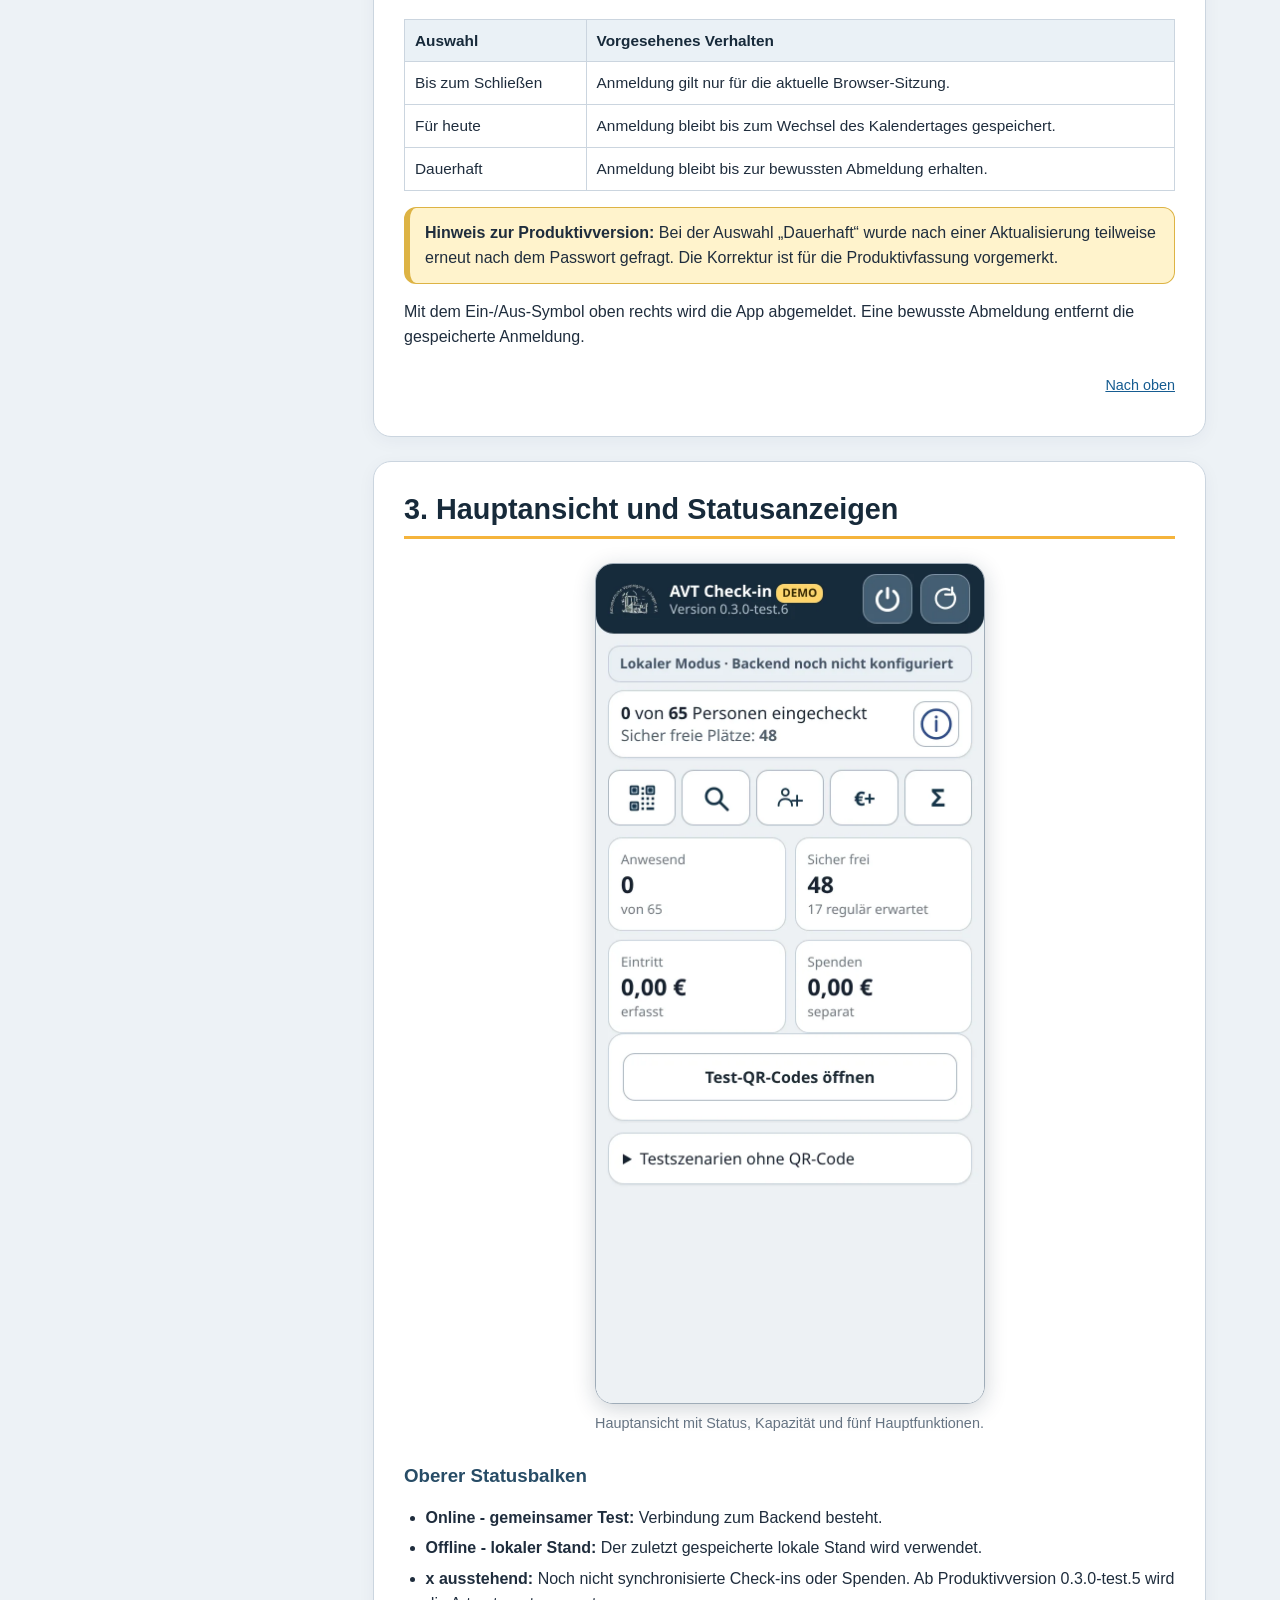
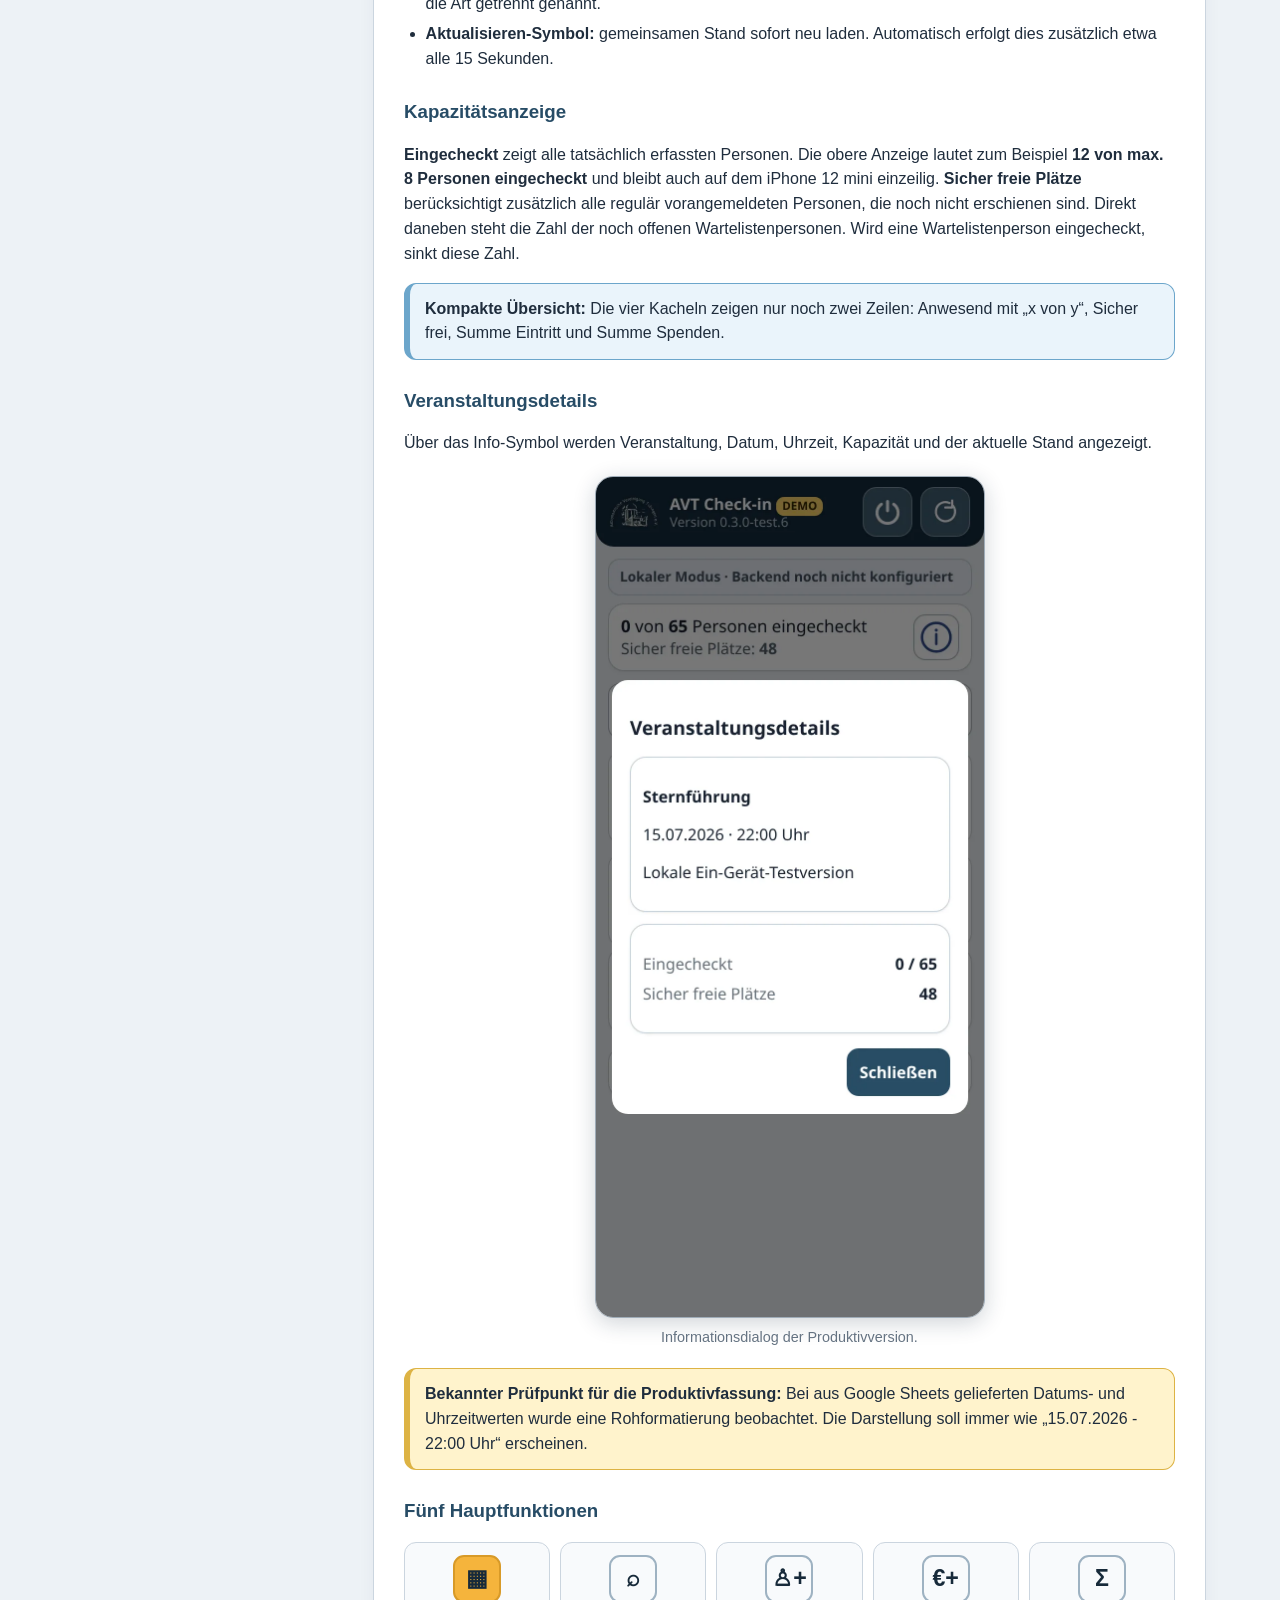
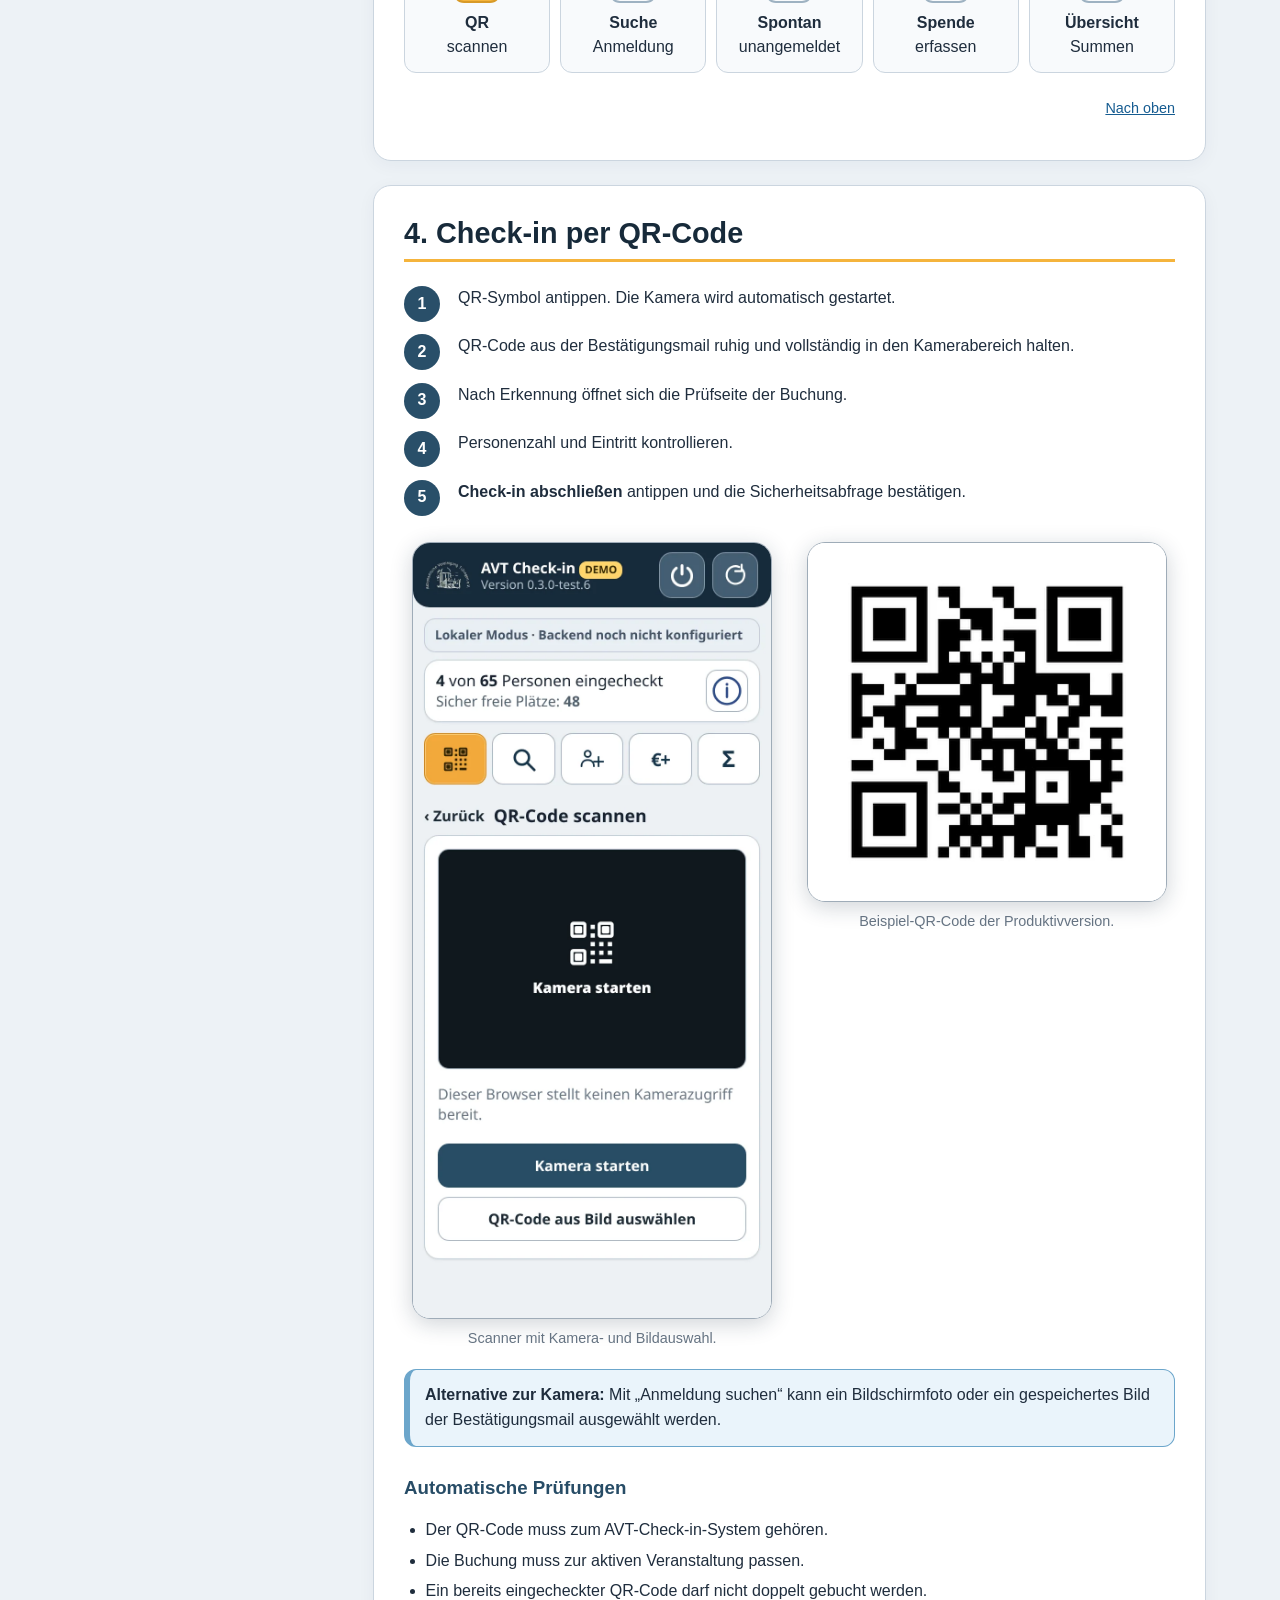
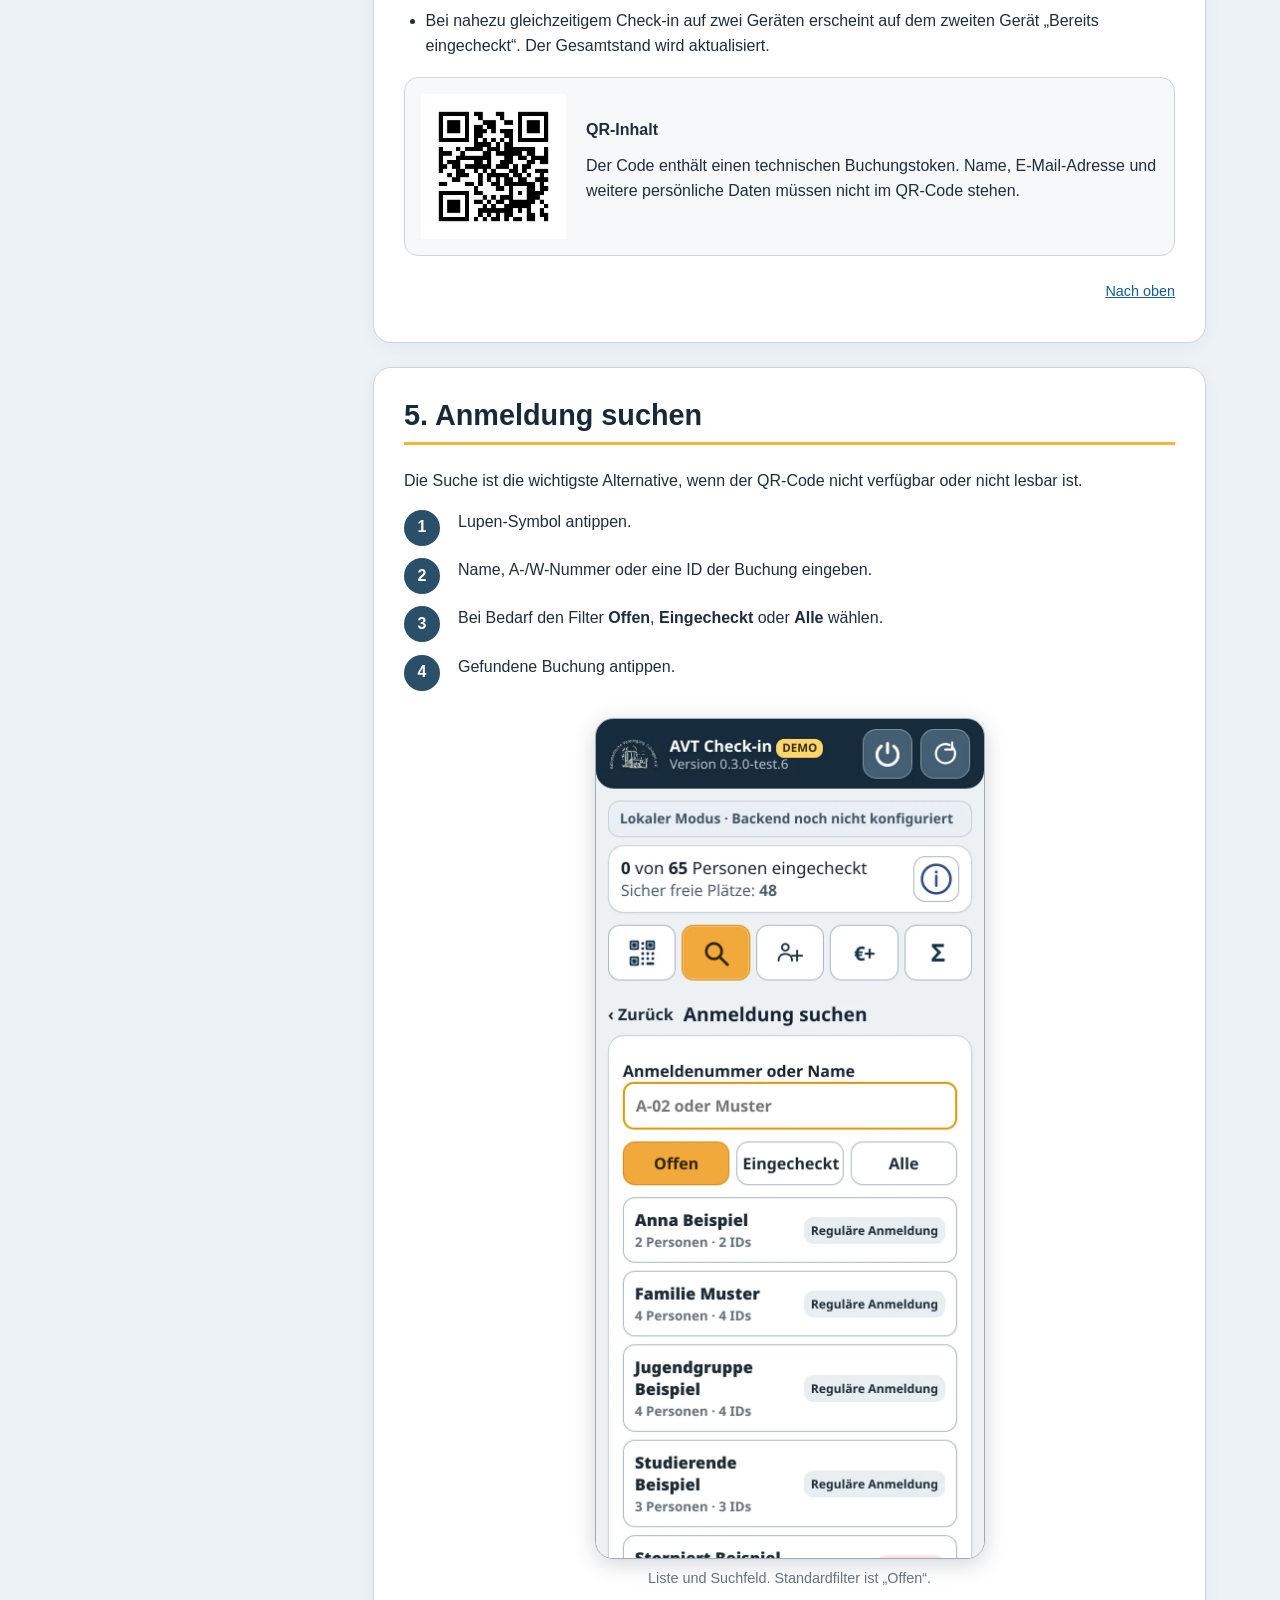
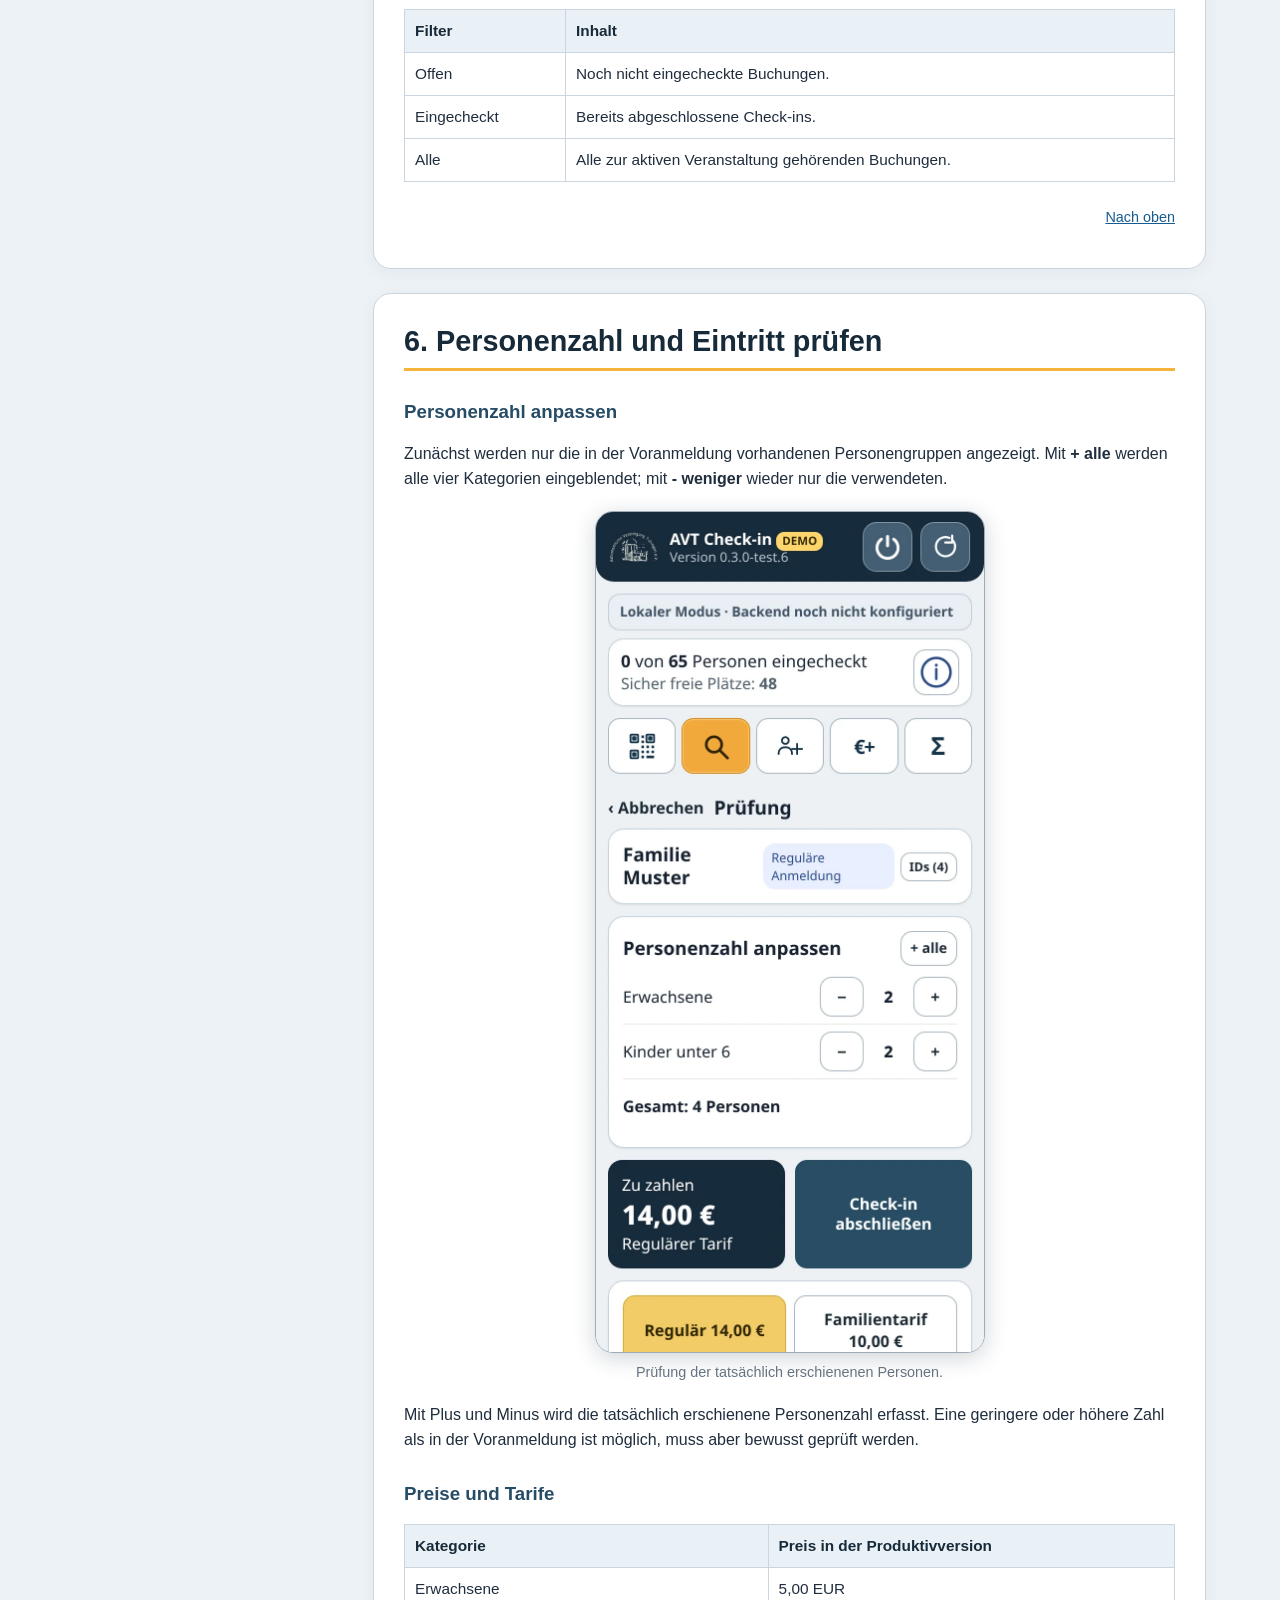
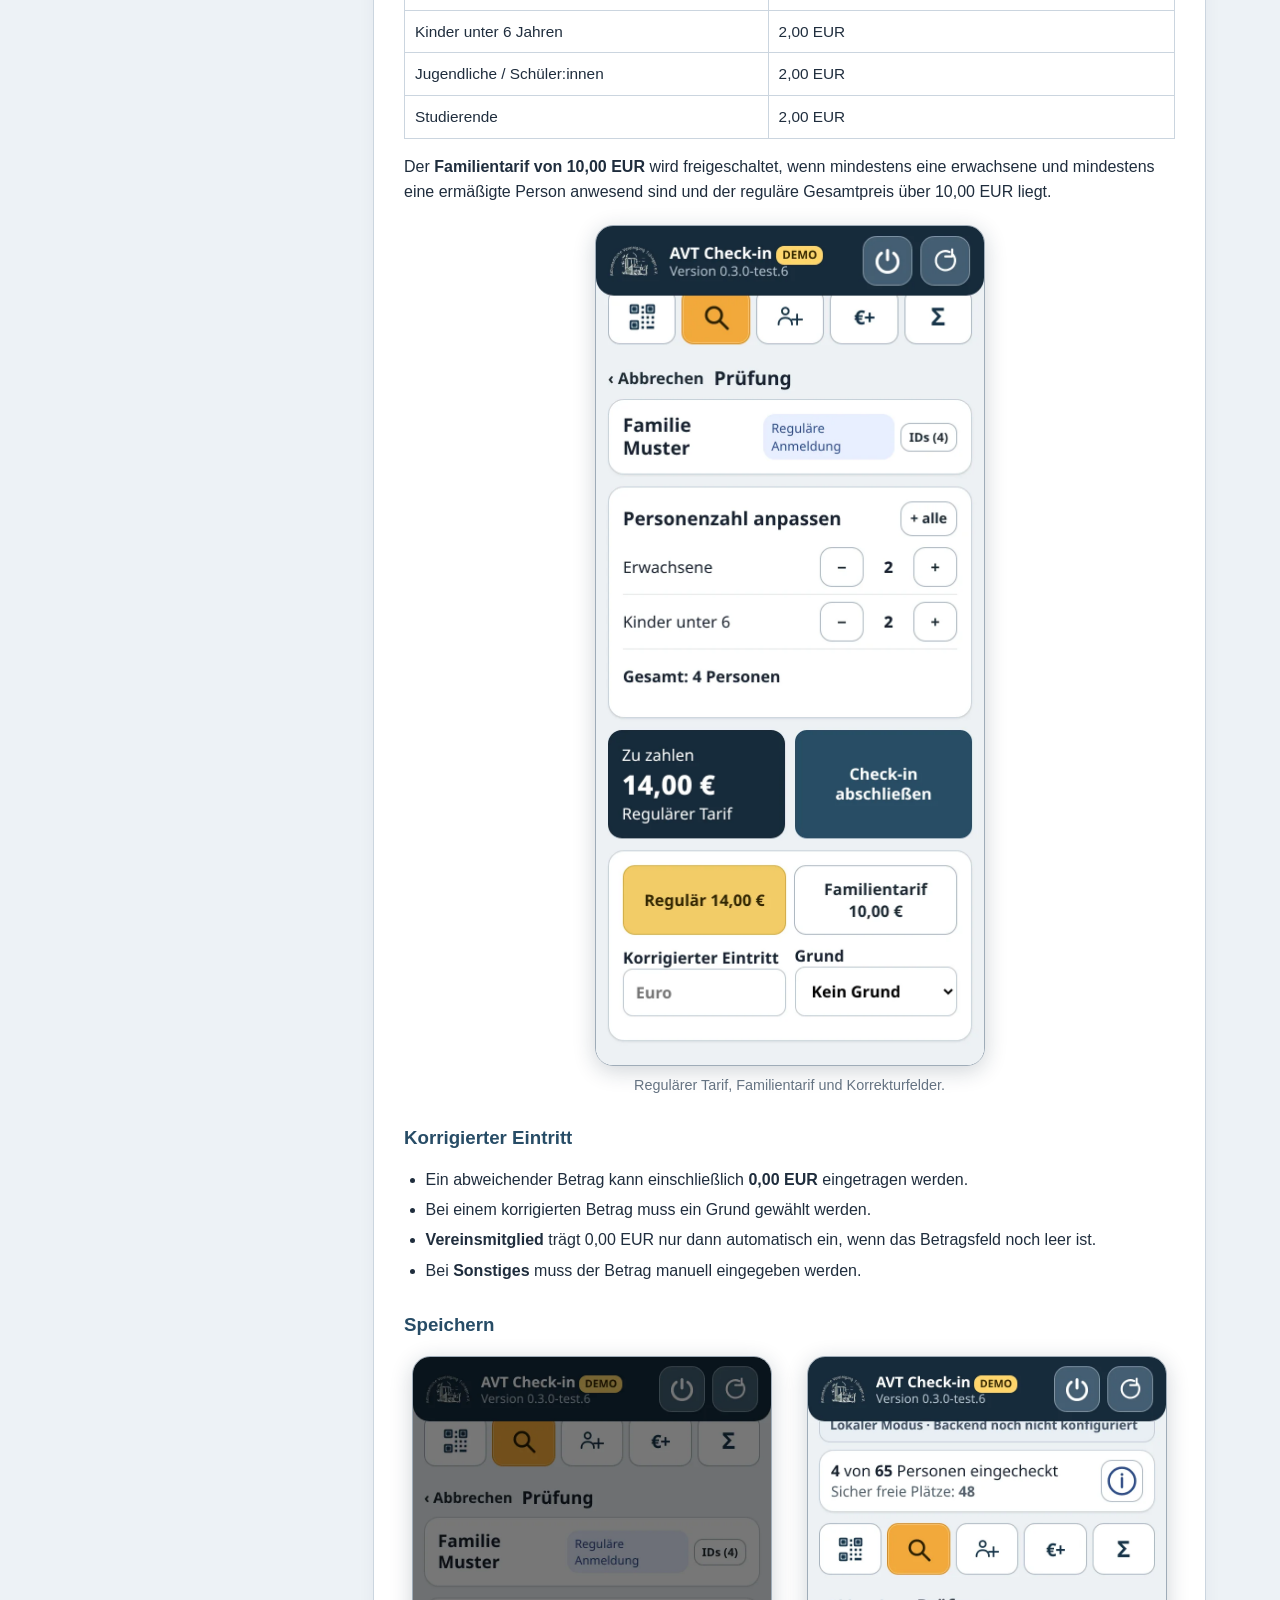
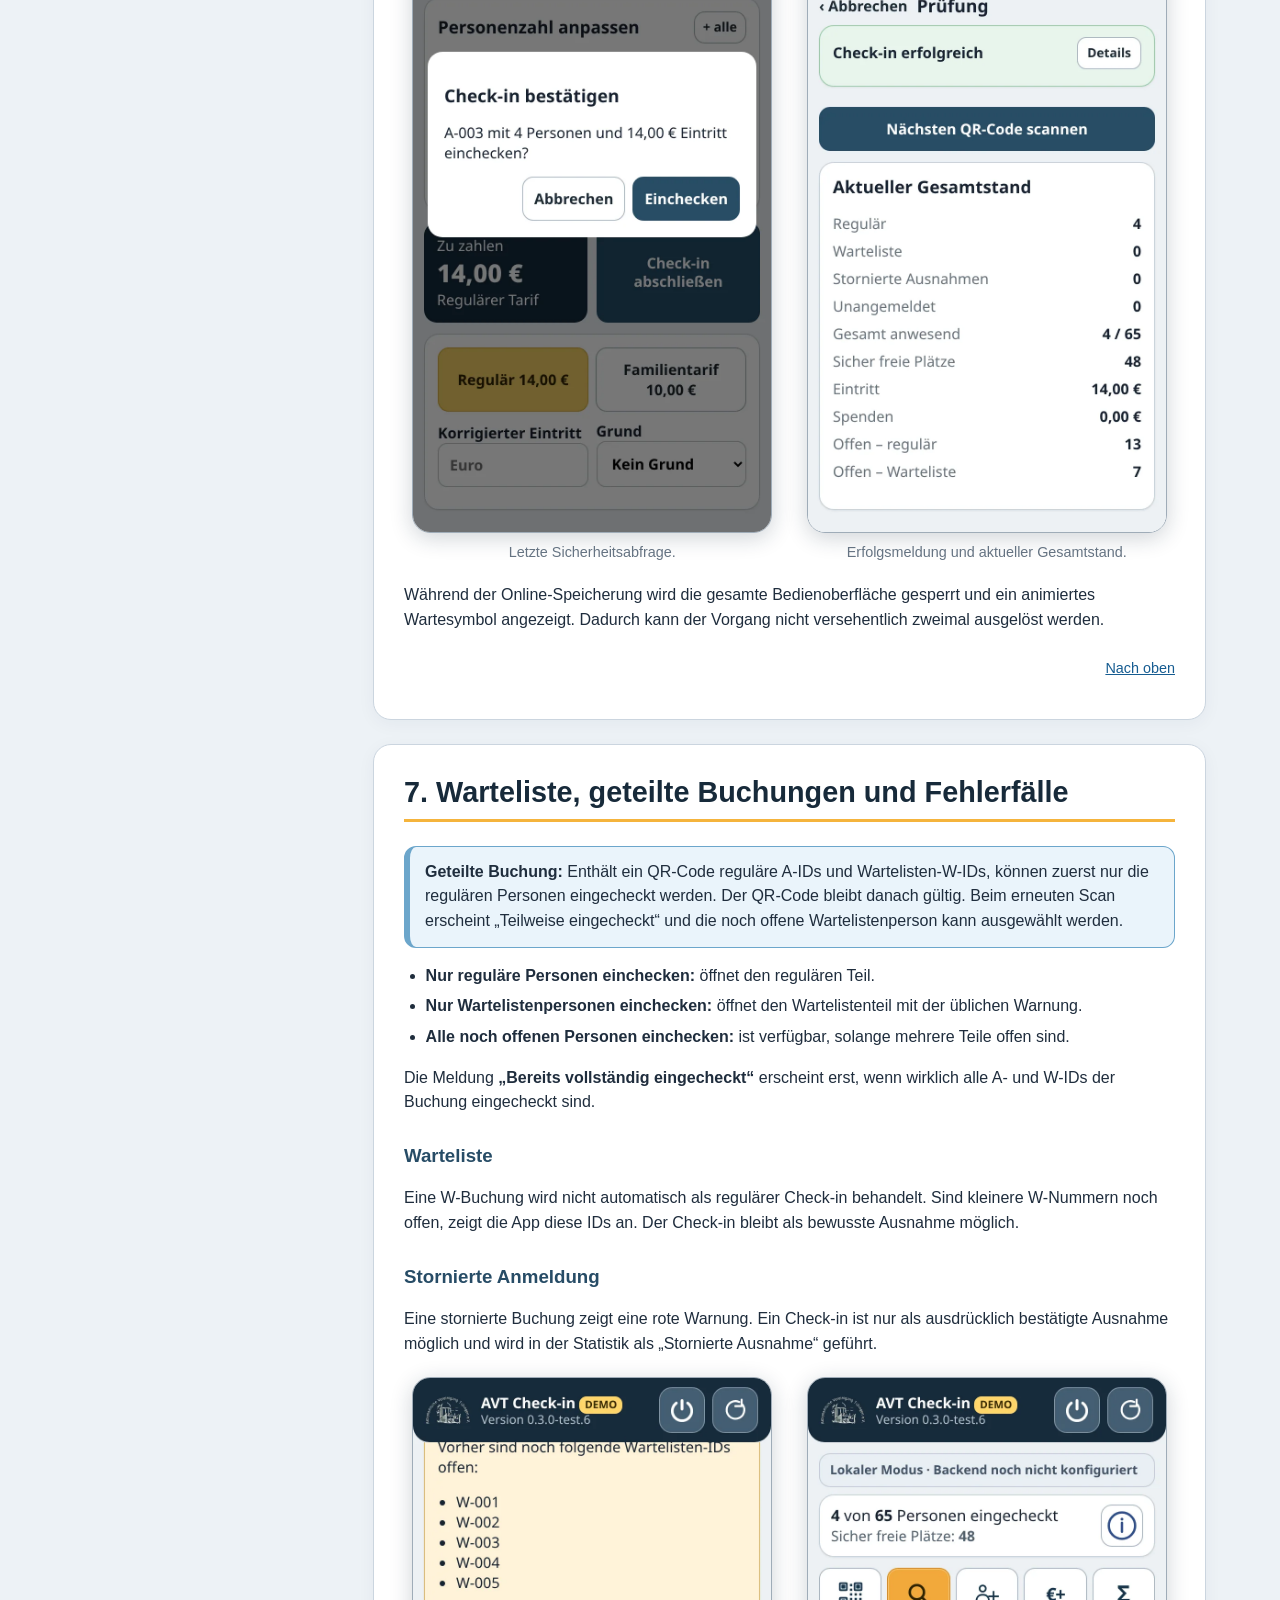
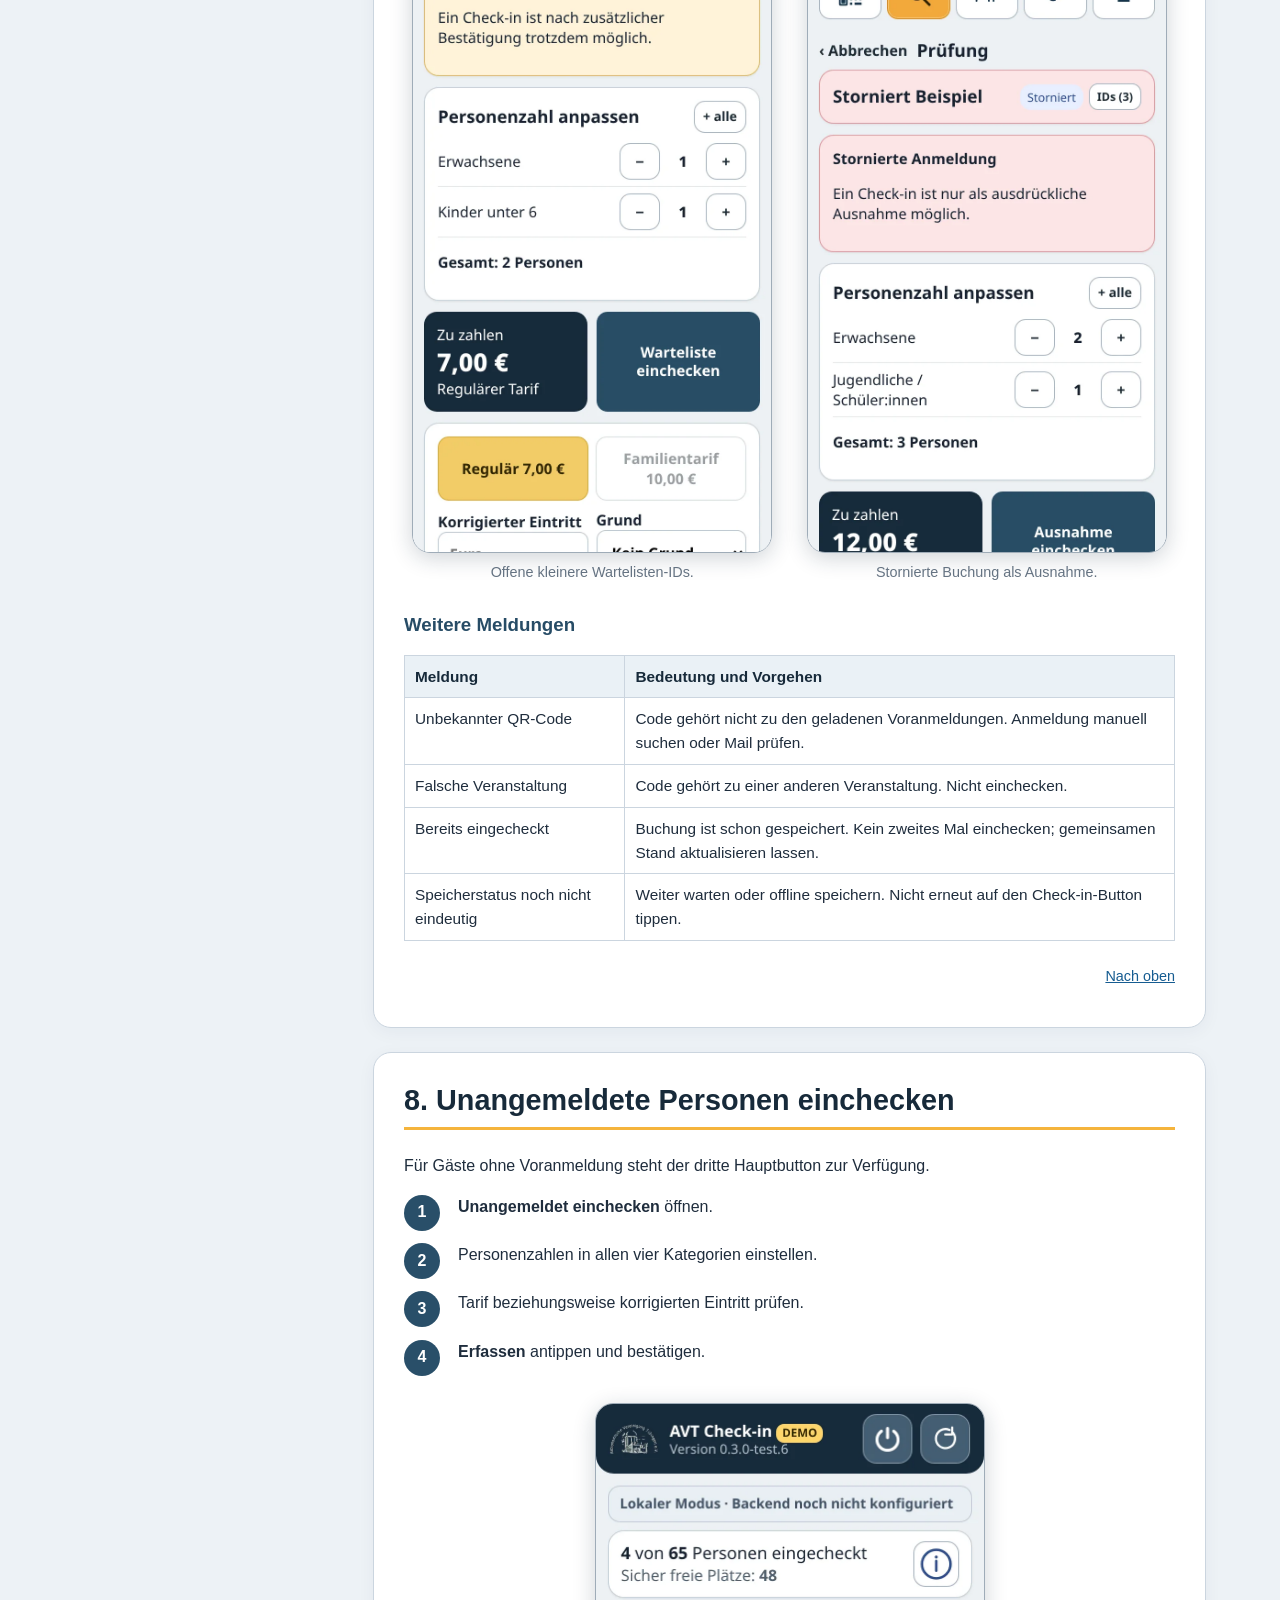
==== commit be6d02b2: "Add files via upload" ====
--- a/help.html
+++ b/help.html
@@ -3,7 +3,7 @@
 <head>
 <meta charset="utf-8">
 <meta name="viewport" content="width=device-width, initial-scale=1">
-<title>AVT Check-in – Hilfe 1.0.0-rc.4</title>
+<title>AVT Check-in – Hilfe 1.0.0-rc.5</title>
 <style>
 :root{--navy:#172a3a;--navy2:#294f69;--orange:#f5b43c;--bg:#edf2f6;--card:#fff;--line:#cbd5df;--text:#1f2d3d;--muted:#657382;--green:#e8f6ea;--green-b:#83bc8a;--yellow:#fff3cc;--yellow-b:#ddb344;--red:#fde7e7;--red-b:#d98d8d;}
 *{box-sizing:border-box}
@@ -106,7 +106,7 @@
 </style>
 </head>
 <body id="top">
-<header class="site-header"><div class="site-header-inner"><img src="icons/header-logo.png" alt="AVT-Logo"><div><strong>AVT Check-in - Bedienhandbuch</strong><small>Produktivversion 1.0.0-rc.4</small></div><a class="app-back" href="index.html" aria-label="Zurück zur Check-in-App">← Zurück</a></div></header>
+<header class="site-header"><div class="site-header-inner"><img src="icons/header-logo.png" alt="AVT-Logo"><div><strong>AVT Check-in - Bedienhandbuch</strong><small>Produktivversion 1.0.0-rc.5</small></div><a class="app-back" href="index.html" aria-label="Zurück zur Check-in-App">← Zurück</a></div></header>
 <div class="layout">
 <aside class="sidebar"><h2>Inhalt</h2><ol><li><a href="#zweck">1. Zweck und Einsatz</a></li><li><a href="#start">2. Start, Installation und Anmeldung</a></li><li><a href="#hauptansicht">3. Hauptansicht und Statusanzeigen</a></li><li><a href="#qr">4. Check-in per QR-Code</a></li><li><a href="#suche">5. Anmeldung suchen</a></li><li><a href="#pruefung">6. Personenzahl und Eintritt prüfen</a></li><li><a href="#sonderfaelle">7. Warteliste, Stornierung und Fehlerfälle</a></li><li><a href="#spontan">8. Unangemeldete Personen einchecken</a></li><li><a href="#spenden">9. Spenden erfassen</a></li><li><a href="#offline">10. Offlinebetrieb und Synchronisierung</a></li><li><a href="#uebersicht">11. Übersicht und Archivierung</a></li><li><a href="#fehler">12. Fehlerbehebung</a></li><li><a href="#test">13. Hinweise zur Produktivversion</a></li><li><a href="#kurzcheck">14. Kurzcheckliste am Einlass</a></li></ol></aside>
 <main class="content">
@@ -115,7 +115,7 @@
 <img src="icons/header-logo.png" alt="Logo der Astronomischen Vereinigung Tübingen">
 <h1>AVT Check-in</h1>
 <div class="subtitle">Bedienhandbuch und Hilfe für den Einlass bei öffentlichen Sternführungen</div>
-<div class="meta"><strong>Grundlage:</strong> Mehrgeräte-Produktivversion 1.0.0-rc.4<br><strong>Stand:</strong> 20.07.2026<br><strong>Organisation:</strong> Astronomische Vereinigung Tübingen e. V.</div>
+<div class="meta"><strong>Grundlage:</strong> Mehrgeräte-Produktivversion 1.0.0-rc.5<br><strong>Stand:</strong> 20.07.2026<br><strong>Organisation:</strong> Astronomische Vereinigung Tübingen e. V.</div>
 </section>
 <section class="print-toc"><h2>Inhaltsverzeichnis</h2><ol><li><a href="#zweck">1. Zweck und Einsatz</a></li><li><a href="#start">2. Start, Installation und Anmeldung</a></li><li><a href="#hauptansicht">3. Hauptansicht und Statusanzeigen</a></li><li><a href="#qr">4. Check-in per QR-Code</a></li><li><a href="#suche">5. Anmeldung suchen</a></li><li><a href="#pruefung">6. Personenzahl und Eintritt prüfen</a></li><li><a href="#sonderfaelle">7. Warteliste, Stornierung und Fehlerfälle</a></li><li><a href="#spontan">8. Unangemeldete Personen einchecken</a></li><li><a href="#spenden">9. Spenden erfassen</a></li><li><a href="#offline">10. Offlinebetrieb und Synchronisierung</a></li><li><a href="#uebersicht">11. Übersicht und Archivierung</a></li><li><a href="#fehler">12. Fehlerbehebung</a></li><li><a href="#test">13. Hinweise zur Produktivversion</a></li><li><a href="#kurzcheck">14. Kurzcheckliste am Einlass</a></li></ol></section>
 
@@ -164,7 +164,8 @@
 <h3>Oberer Statusbalken</h3>
 <ul><li><strong>Online - gemeinsamer Test:</strong> Verbindung zum Backend besteht.</li><li><strong>Offline - lokaler Stand:</strong> Der zuletzt gespeicherte lokale Stand wird verwendet.</li><li><strong>x ausstehend:</strong> Noch nicht synchronisierte Check-ins oder Spenden. Ab Produktivversion 0.3.0-test.5 wird die Art getrennt genannt.</li><li><strong>Aktualisieren-Symbol:</strong> gemeinsamen Stand sofort neu laden. Automatisch erfolgt dies zusätzlich etwa alle 15 Sekunden.</li></ul>
 <h3>Kapazitätsanzeige</h3>
-<p><strong>Eingecheckt</strong> zeigt alle tatsächlich erfassten Personen. Die obere Anzeige lautet zum Beispiel <strong>12 von max. 8 Personen eingecheckt</strong>. <strong>Sicher freie Plätze</strong> berücksichtigt zusätzlich alle regulär vorangemeldeten Personen, die noch nicht erschienen sind. Direkt daneben steht die Zahl der noch offenen Wartelistenpersonen. Wird eine Wartelistenperson eingecheckt, sinkt diese Zahl.</p>
+<p><strong>Eingecheckt</strong> zeigt alle tatsächlich erfassten Personen. Die obere Anzeige lautet zum Beispiel <strong>12 von max. 8 Personen eingecheckt</strong> und bleibt auch auf dem iPhone 12 mini einzeilig. <strong>Sicher freie Plätze</strong> berücksichtigt zusätzlich alle regulär vorangemeldeten Personen, die noch nicht erschienen sind. Direkt daneben steht die Zahl der noch offenen Wartelistenpersonen. Wird eine Wartelistenperson eingecheckt, sinkt diese Zahl.</p>
+<div class="note"><strong>Kompakte Übersicht:</strong> Die vier Kacheln zeigen nur noch zwei Zeilen: Anwesend mit „x von y“, Sicher frei, Summe Eintritt und Summe Spenden.</div>
 <h3>Veranstaltungsdetails</h3>
 <p>Über das Info-Symbol werden Veranstaltung, Datum, Uhrzeit, Kapazität und der aktuelle Stand angezeigt.</p>
 <figure class="figure"><img src="[data-uri]" alt="Dialog Veranstaltungsdetails"><figcaption>Informationsdialog der Produktivversion.</figcaption></figure>
@@ -228,7 +229,14 @@
 </section>
 
 <section class="chapter" id="sonderfaelle">
-<h2>7. Warteliste, Stornierung und Fehlerfälle</h2>
+<h2>7. Warteliste, geteilte Buchungen und Fehlerfälle</h2>
+<div class="note"><strong>Geteilte Buchung:</strong> Enthält ein QR-Code reguläre A-IDs und Wartelisten-W-IDs, können zuerst nur die regulären Personen eingecheckt werden. Der QR-Code bleibt danach gültig. Beim erneuten Scan erscheint „Teilweise eingecheckt“ und die noch offene Wartelistenperson kann ausgewählt werden.</div>
+<ul>
+  <li><strong>Nur reguläre Personen einchecken:</strong> öffnet den regulären Teil.</li>
+  <li><strong>Nur Wartelistenpersonen einchecken:</strong> öffnet den Wartelistenteil mit der üblichen Warnung.</li>
+  <li><strong>Alle noch offenen Personen einchecken:</strong> ist verfügbar, solange mehrere Teile offen sind.</li>
+</ul>
+<p>Die Meldung <strong>„Bereits vollständig eingecheckt“</strong> erscheint erst, wenn wirklich alle A- und W-IDs der Buchung eingecheckt sind.</p>
 <h3>Warteliste</h3>
 <p>Eine W-Buchung wird nicht automatisch als regulärer Check-in behandelt. Sind kleinere W-Nummern noch offen, zeigt die App diese IDs an. Der Check-in bleibt als bewusste Ausnahme möglich.</p>
 <h3>Stornierte Anmeldung</h3>
@@ -303,7 +311,7 @@
 
 <section class="chapter" id="test">
 <h2>13. Hinweise zur Produktivversion</h2>
-<p>Diese Hilfe ist direkt in die AVT-Check-in-App integriert und beschreibt die Bedienung der Produktivversion <strong>1.0.0-rc.4</strong>.</p>
+<p>Diese Hilfe ist direkt in die AVT-Check-in-App integriert und beschreibt die Bedienung der Produktivversion <strong>1.0.0-rc.5</strong>.</p>
 <div class="note"><strong>Abbildungen:</strong> Einzelne Screenshots stammen aus der zuvor bestätigten Mehrgeräte-Testversion. Die dargestellten Arbeitsabläufe entsprechen der Produktivversion; sichtbare Testbezeichnungen in Abbildungen sind nicht Bestandteil des Produktivbetriebs.</div>
 <ul>
   <li>Die App lädt die aktive Veranstaltung und die echten Voranmeldungen aus dem produktiven Google-System.</li>
@@ -312,7 +320,7 @@
   <li>Der Hilfe-Button mit Fragezeichen befindet sich rechts oben in der Kopfzeile.</li>
   <li>Die Check-in-Funktionen werden nur angezeigt, wenn die aktuelle Veranstaltungsart in <strong>REGISTRATION_ENABLED_EVENT_TYPES</strong> für Voranmeldungen freigegeben ist.</li>
   <li>Die Produktivversion bietet weder eine QR-Auswahl aus einer Bilddatei noch eine Funktion zum Zurücksetzen erfasster Check-ins.</li>
-  <li>Frontend und Backend müssen dieselbe Versionsnummer anzeigen. Fehlt die Freigabe oder ist das Backend veraltet, bleibt die App gesperrt.</li>
+  <li>Frontend und Backend werden intern auf Kompatibilität geprüft. Fehlt die Freigabe oder ist das Backend veraltet, bleibt die App gesperrt.</li>
   <li>Die obere Kapazitätsanzeige wird bei erreichter Grenze gelb und bei Überschreitung rot.</li>
   <li>Eine Stornierungsfunktion für Besucher ist in dieser Version noch nicht Bestandteil des Voranmeldesystems.</li>
 </ul>
@@ -334,7 +342,7 @@
 </section>
 </main>
 </div>
-<footer>AVT Check-in – integrierte Hilfe zur Produktivversion 1.0.0-rc.4 - Stand 20.07.2026</footer>
+<footer>AVT Check-in – integrierte Hilfe zur Produktivversion 1.0.0-rc.5 - Stand 20.07.2026</footer>
 <script>
 // Klappt im Browser beim Aufruf eines Ankers die mobile Inhaltsübersicht zu.
 document.querySelectorAll('.toc-mobile a').forEach(a=>a.addEventListener('click',()=>a.closest('details').open=false));
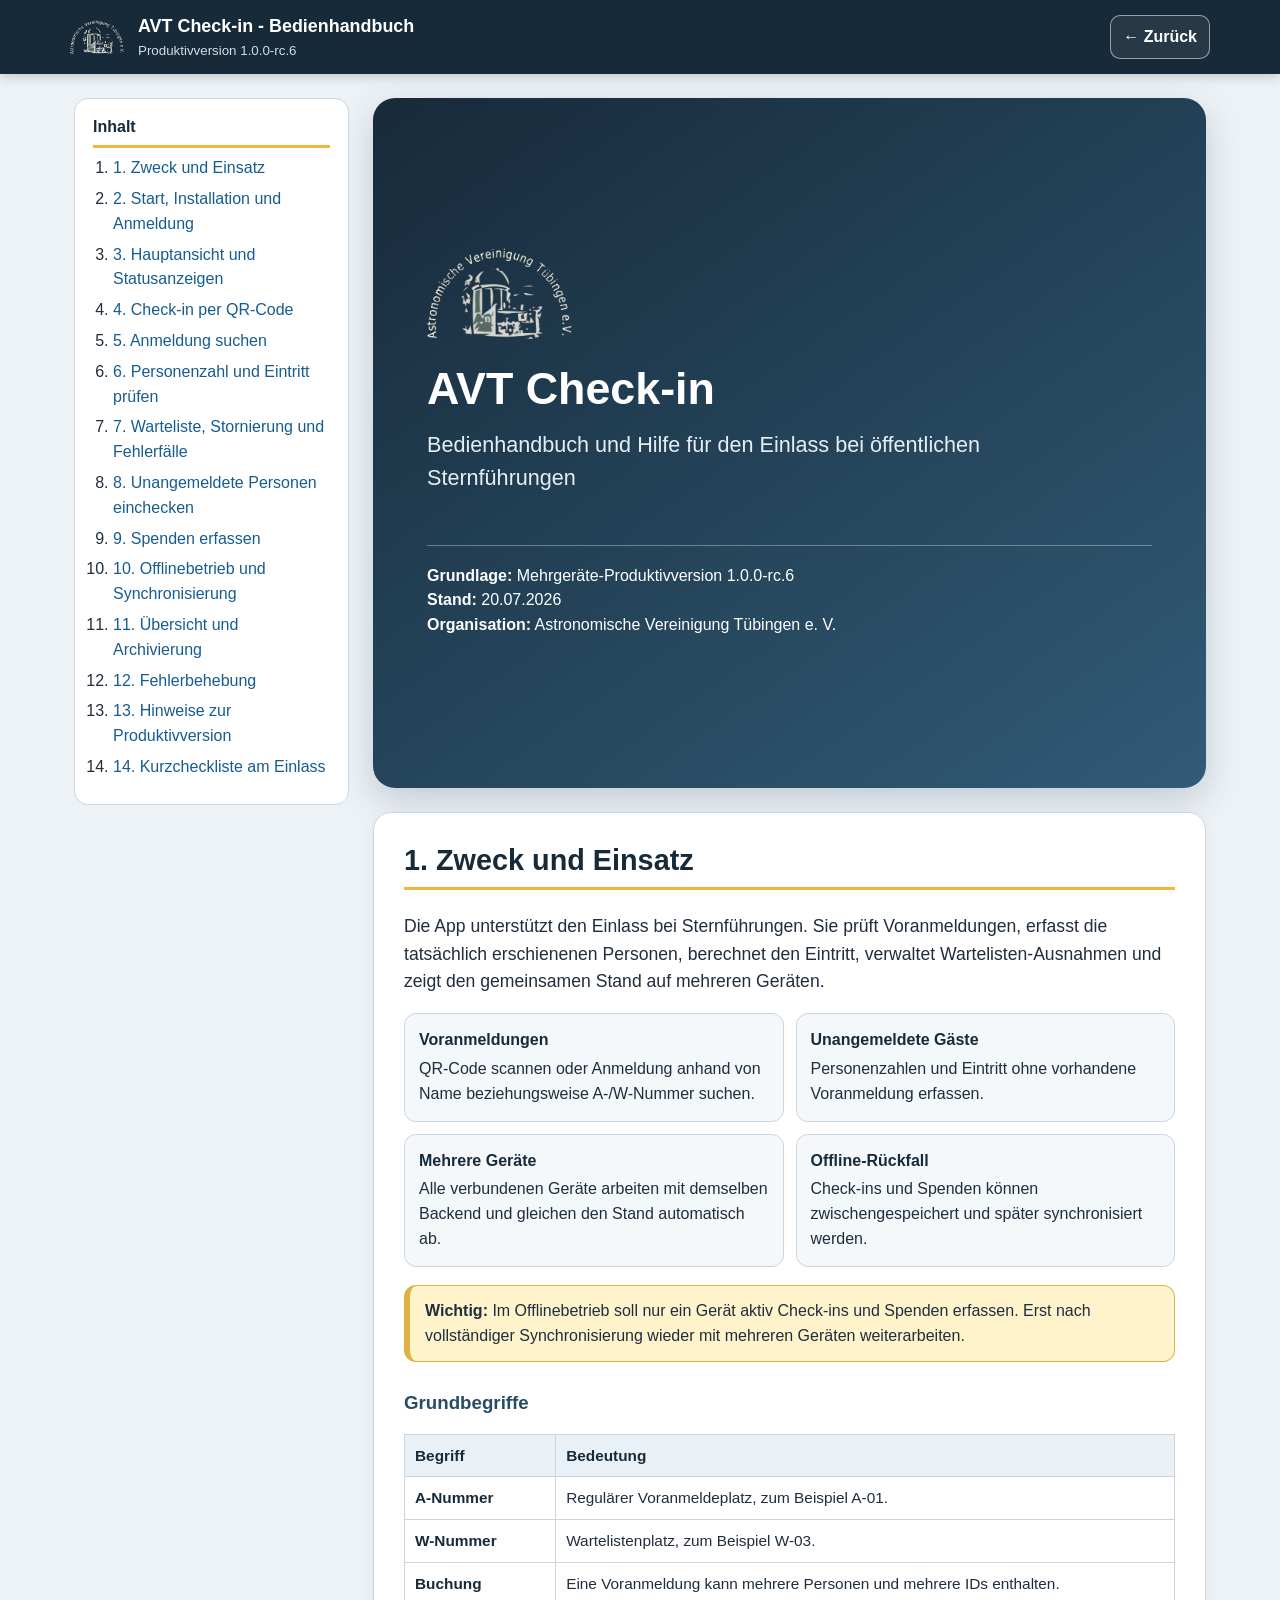
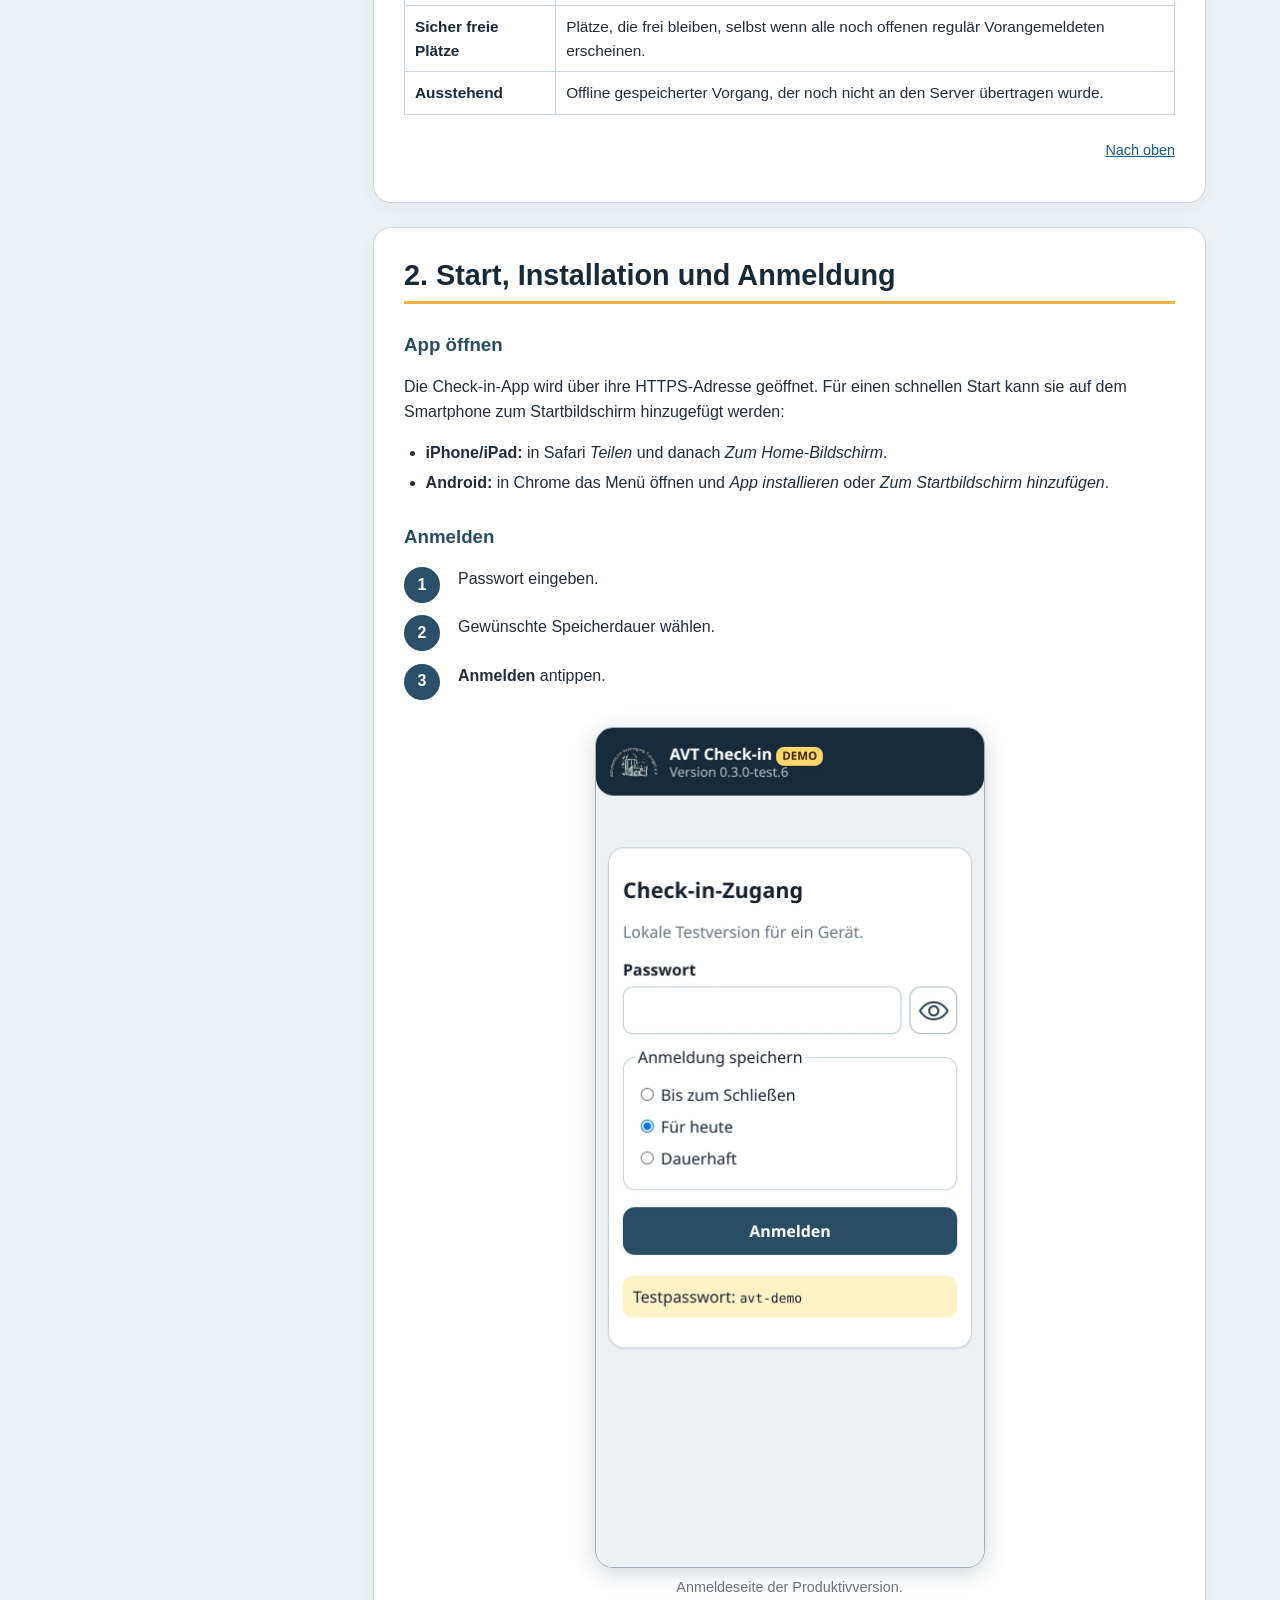
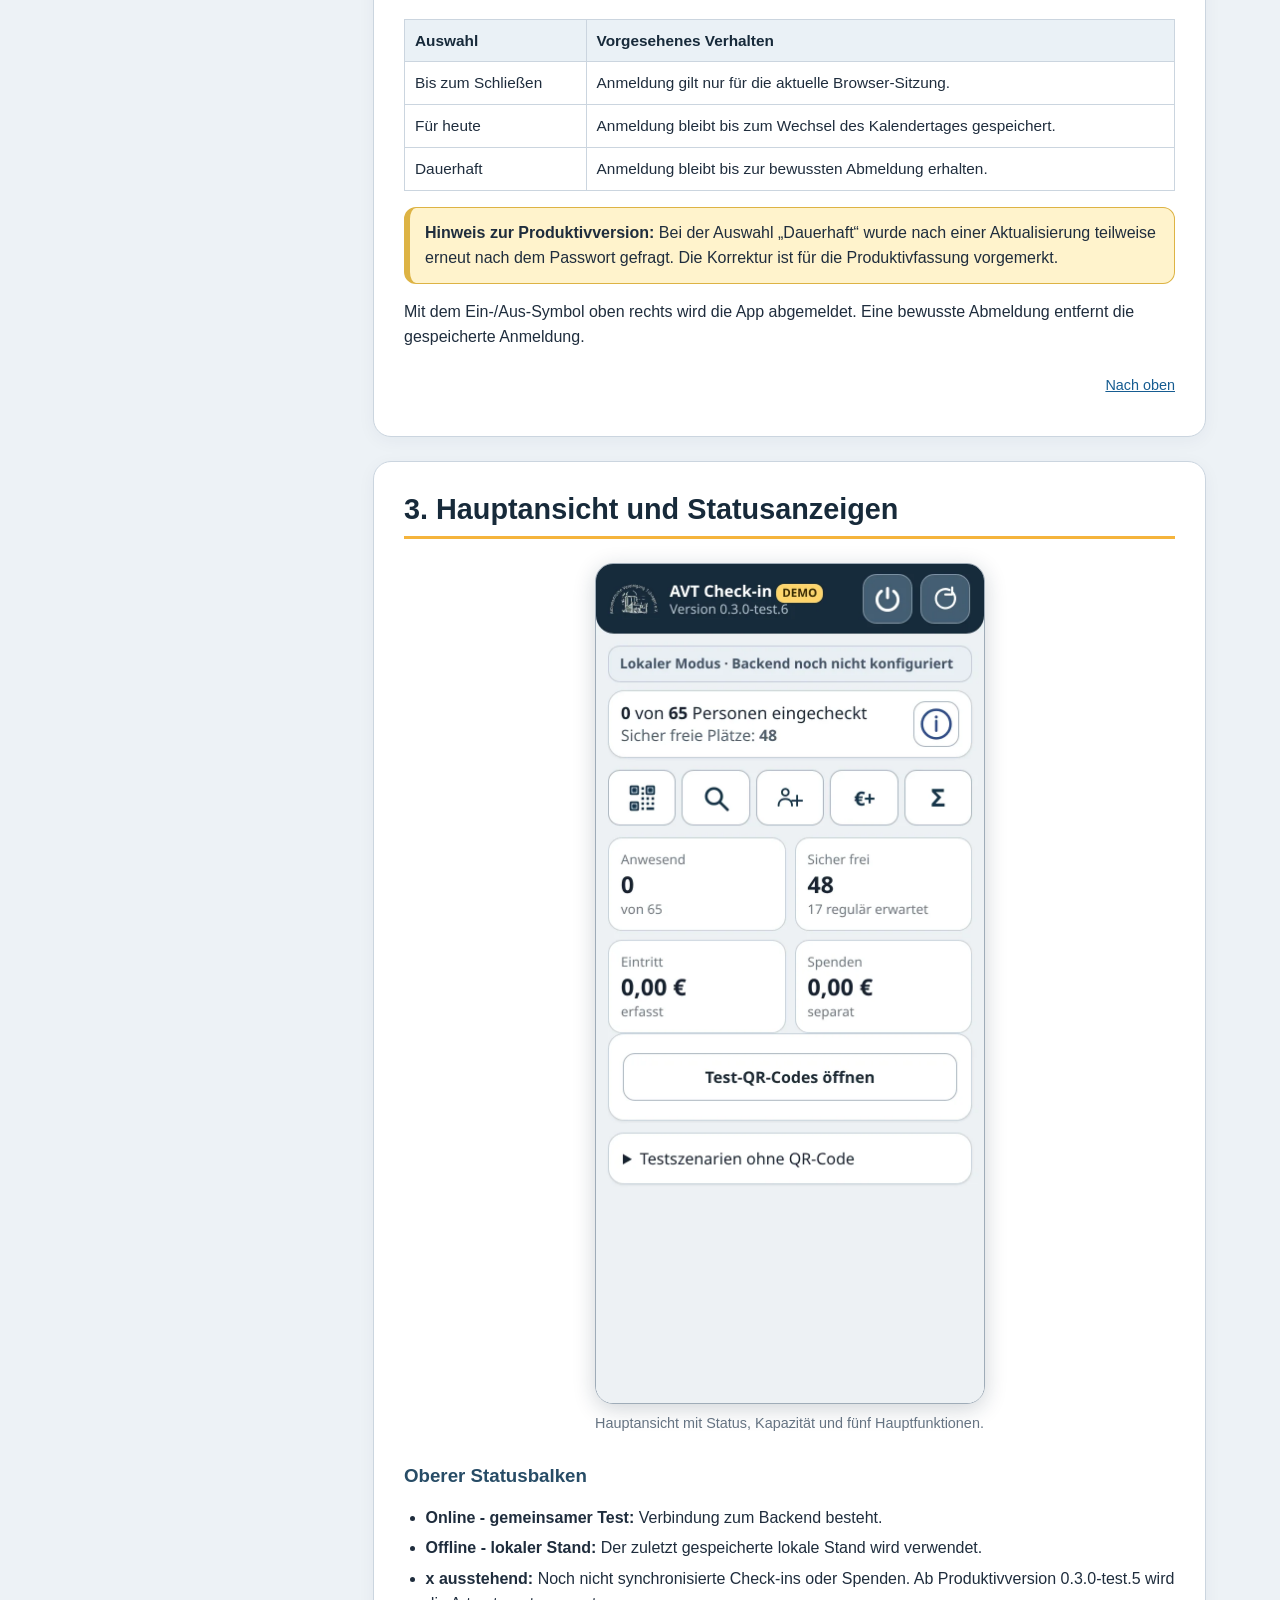
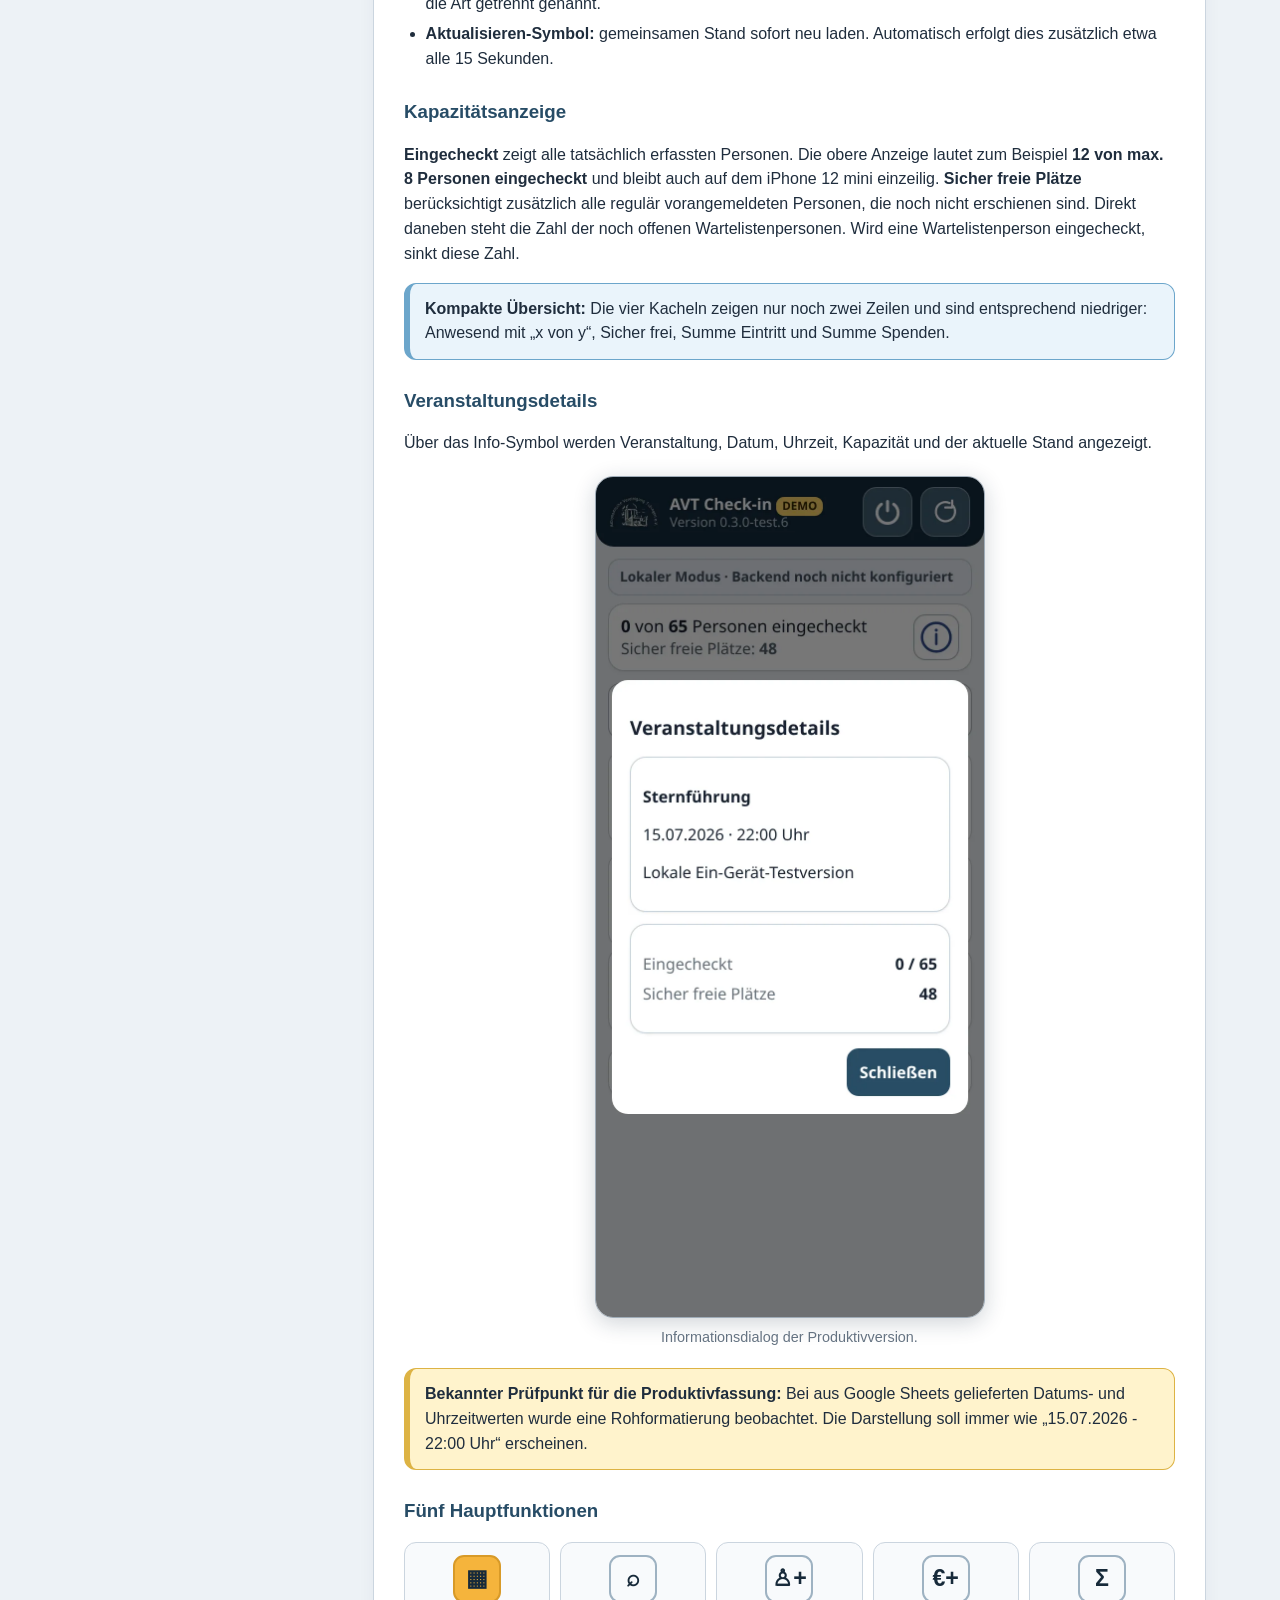
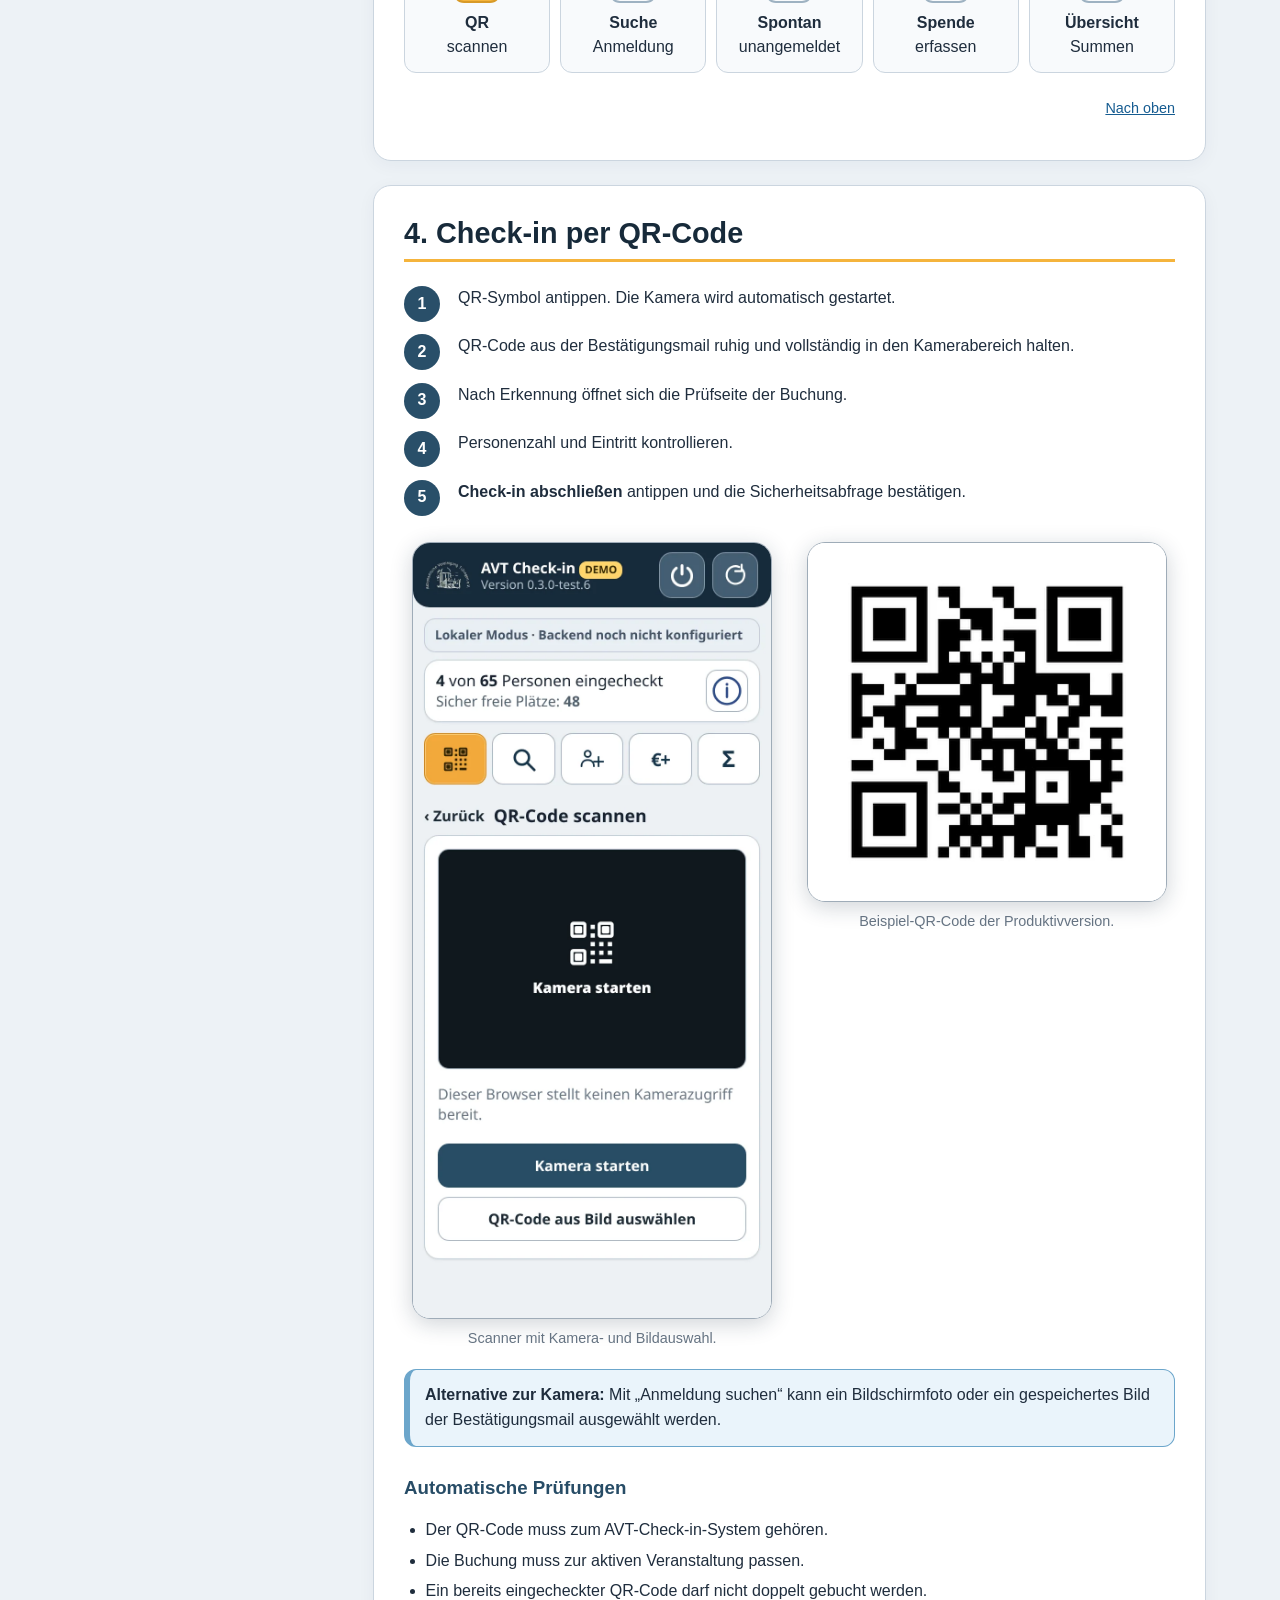
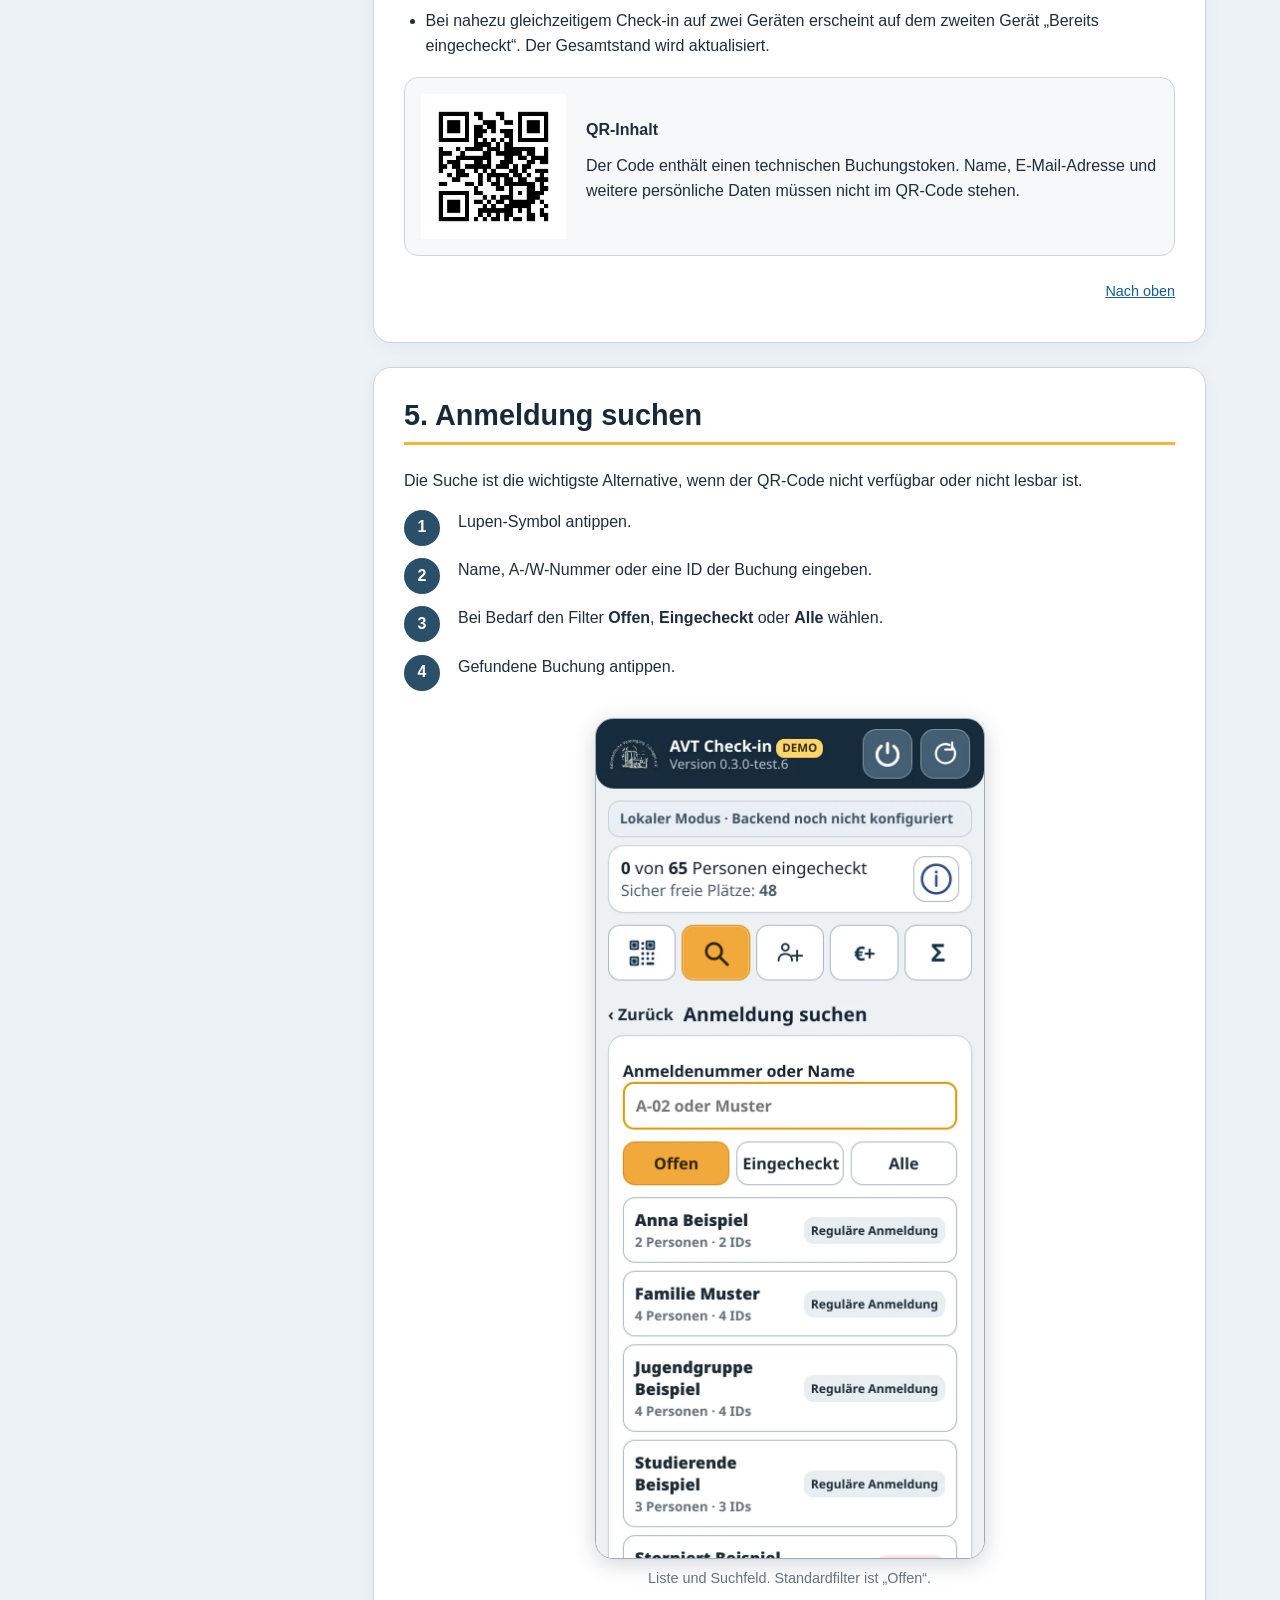
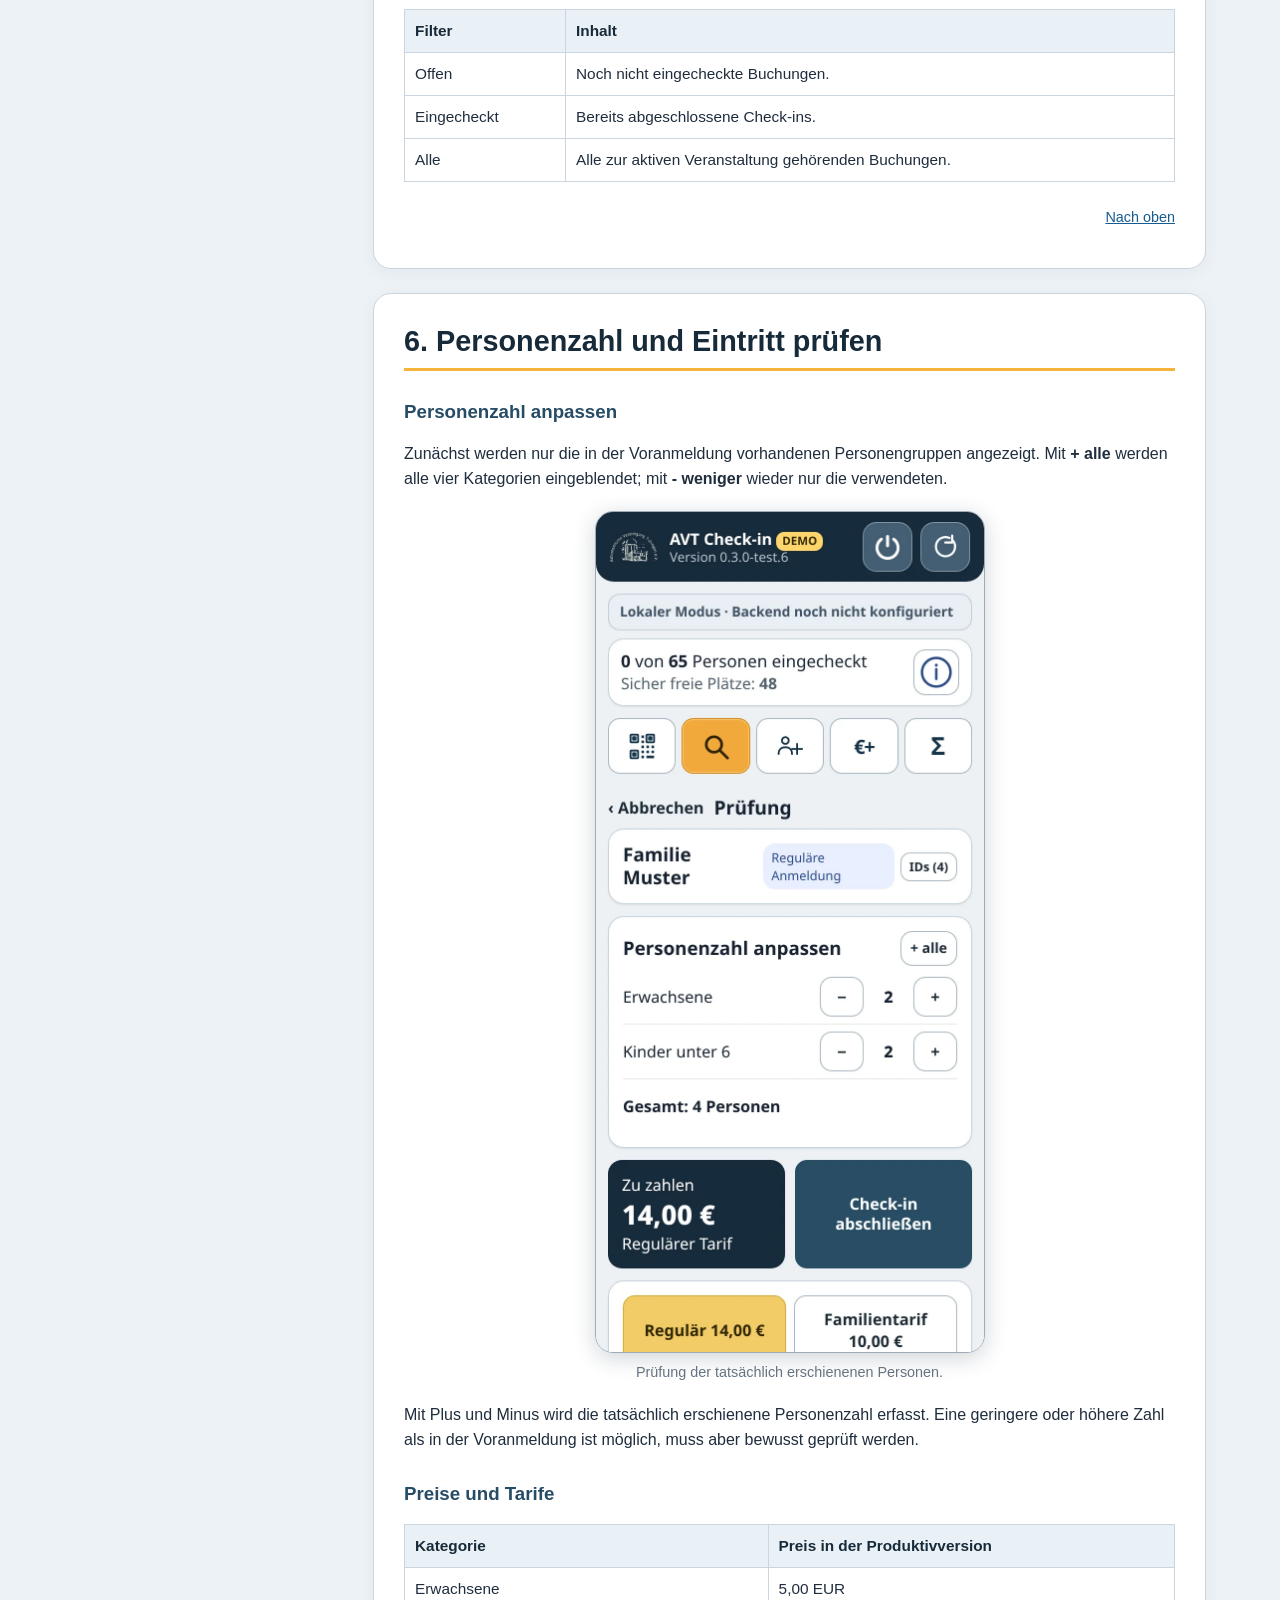
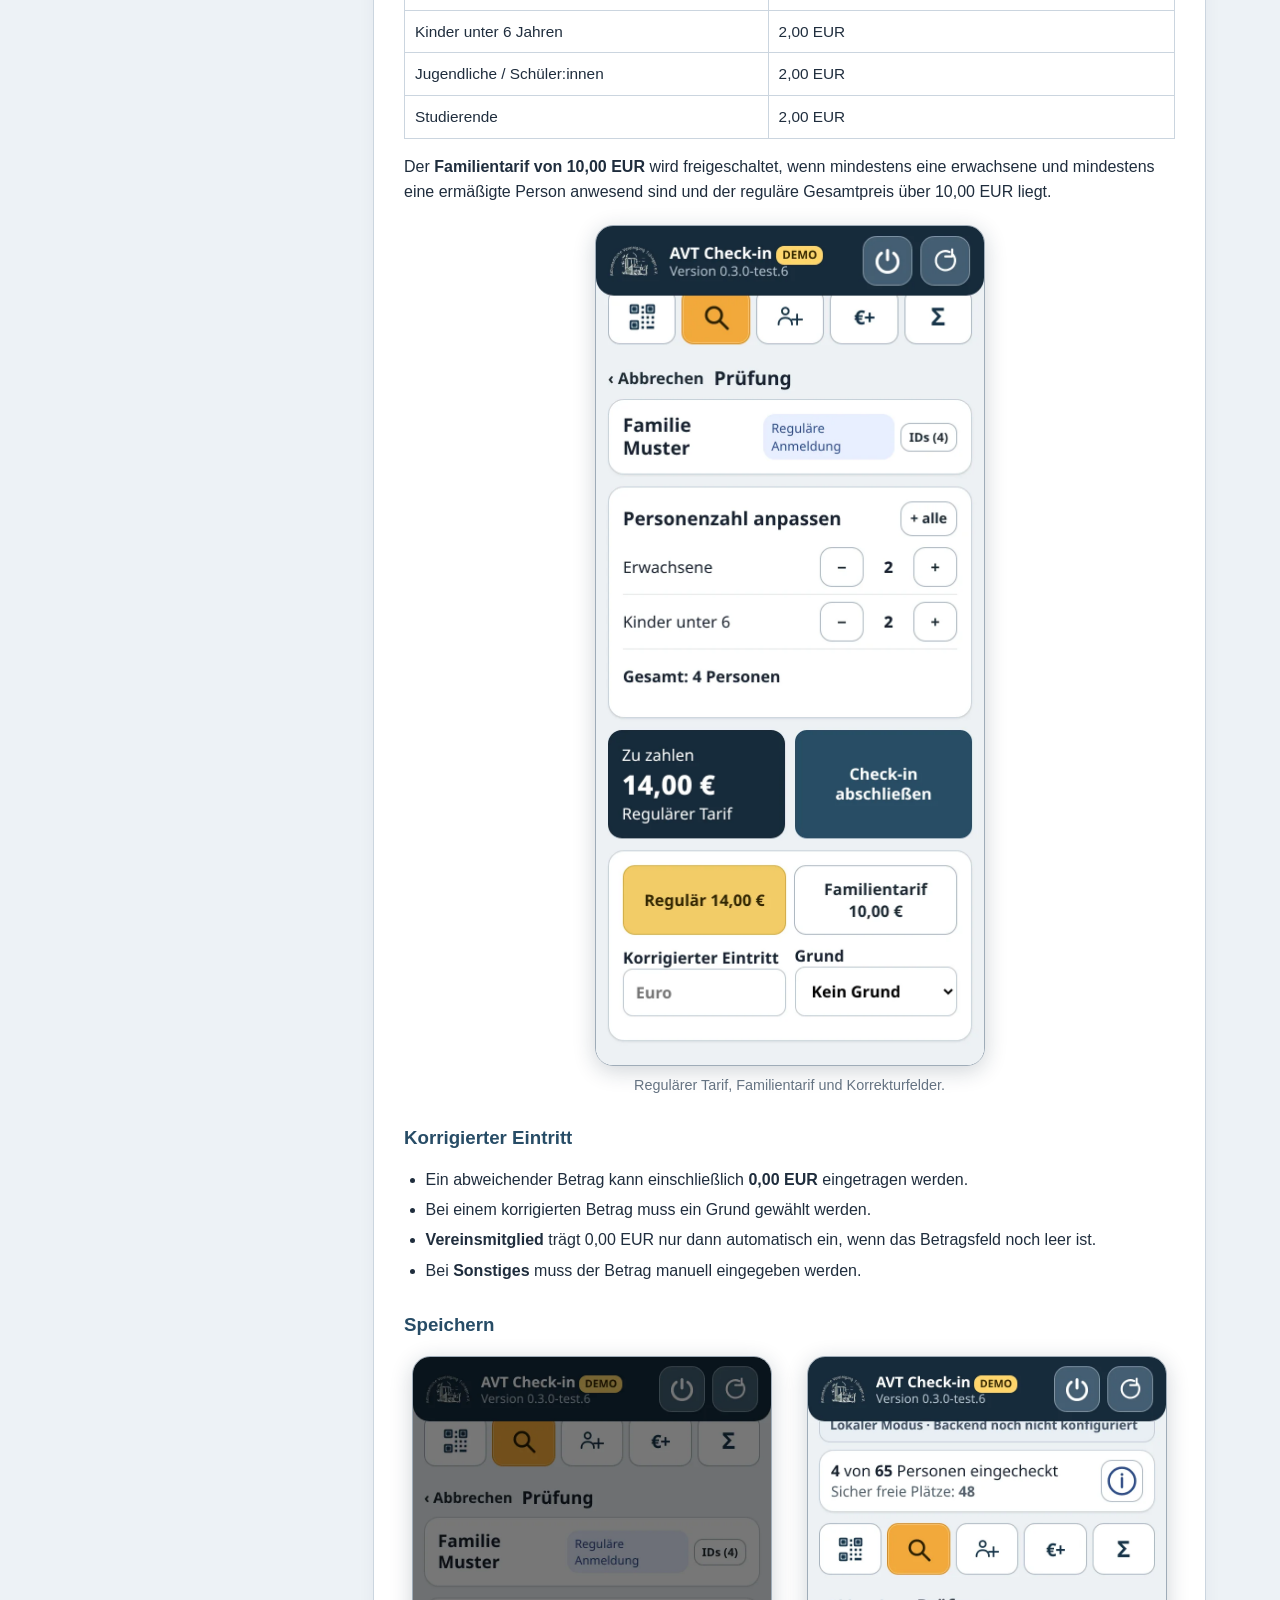
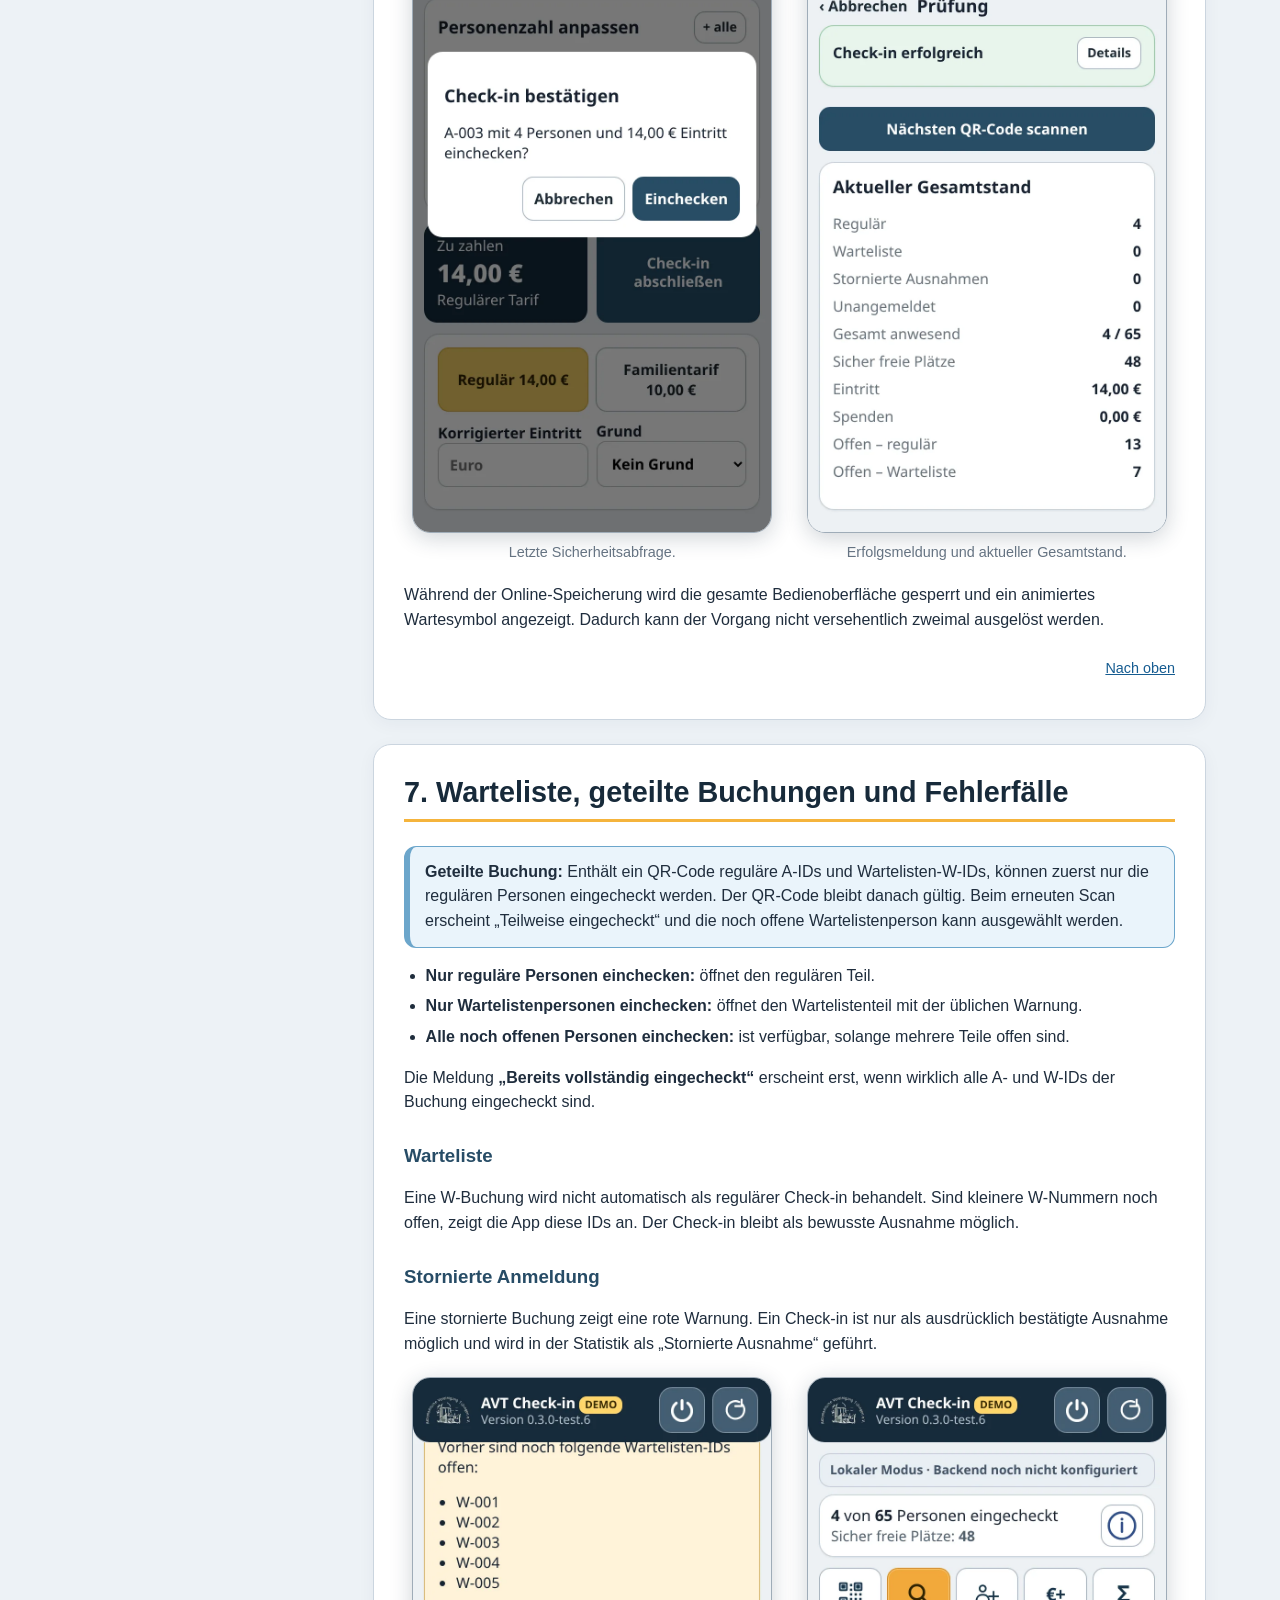
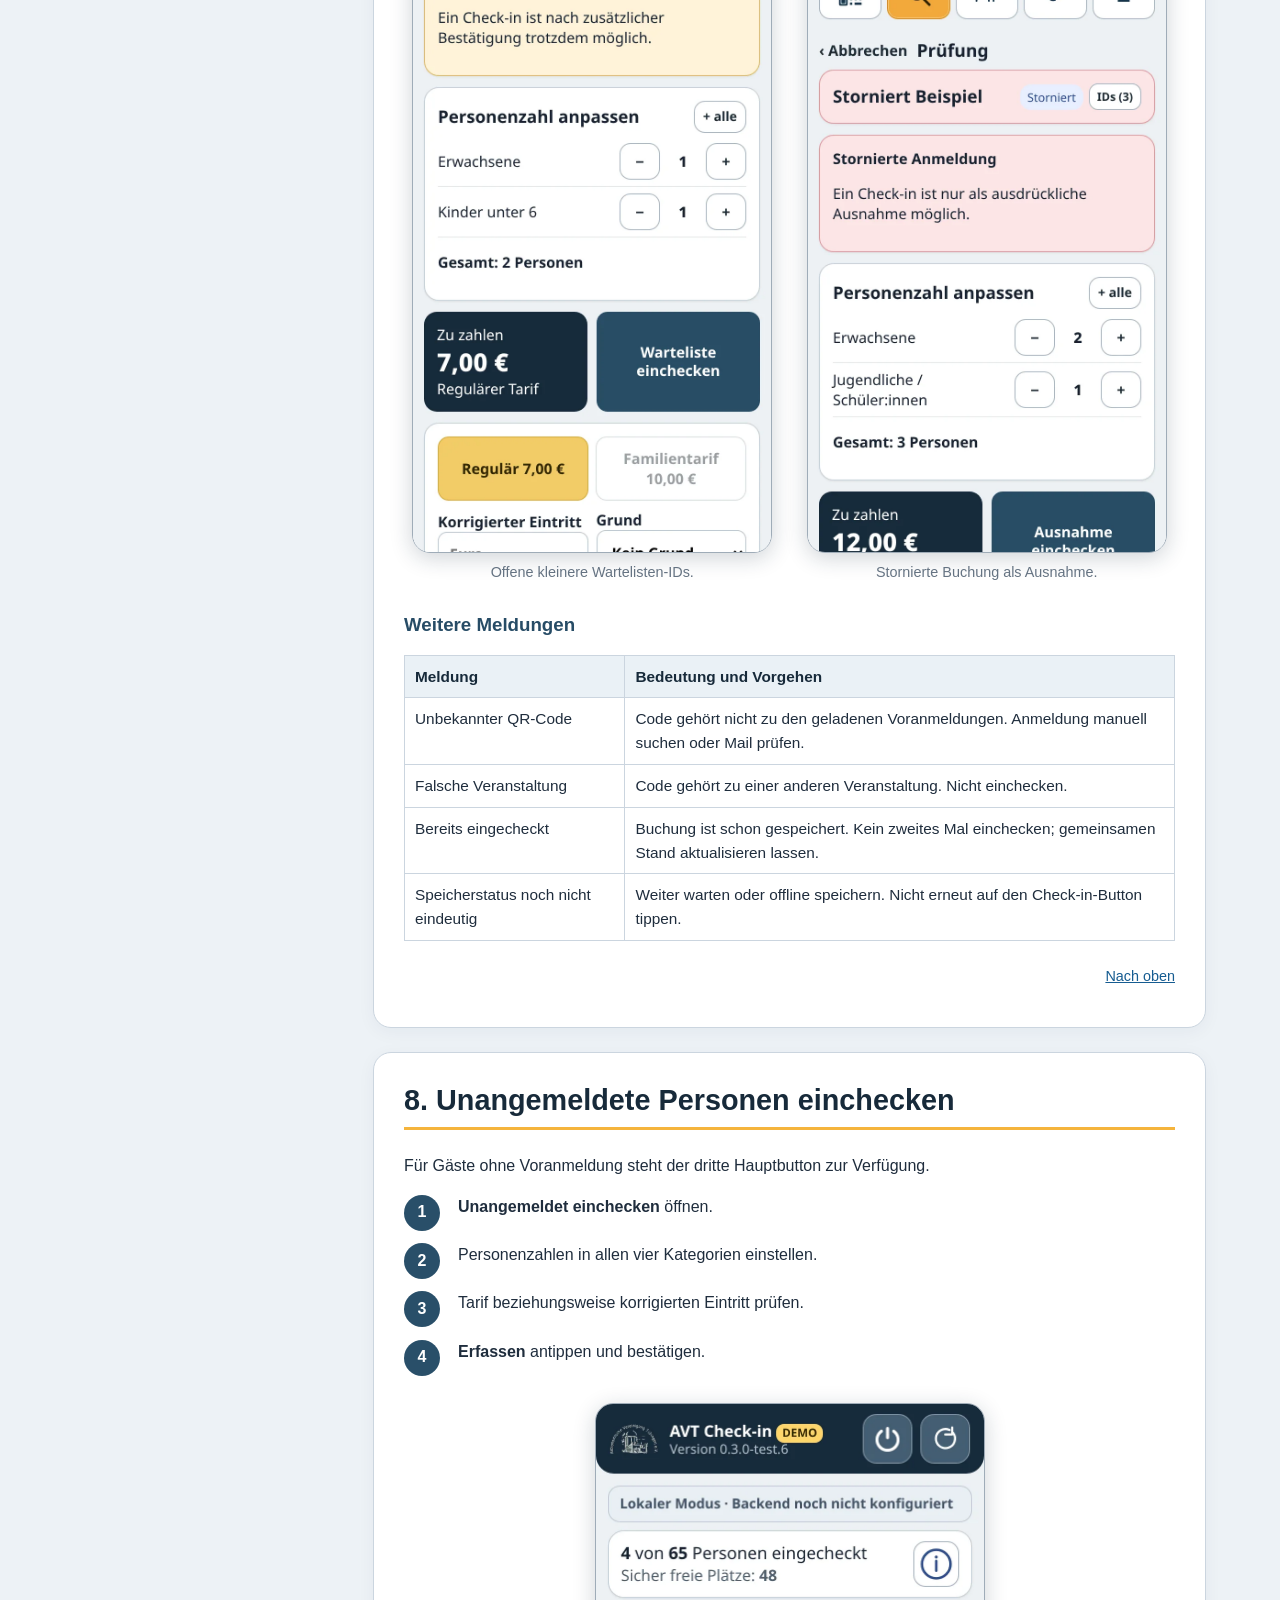
==== commit 5591d013: "Add files via upload" ====
--- a/help.html
+++ b/help.html
@@ -3,7 +3,7 @@
 <head>
 <meta charset="utf-8">
 <meta name="viewport" content="width=device-width, initial-scale=1">
-<title>AVT Check-in – Hilfe 1.0.0-rc.5</title>
+<title>AVT Check-in – Hilfe 1.0.0-rc.6</title>
 <style>
 :root{--navy:#172a3a;--navy2:#294f69;--orange:#f5b43c;--bg:#edf2f6;--card:#fff;--line:#cbd5df;--text:#1f2d3d;--muted:#657382;--green:#e8f6ea;--green-b:#83bc8a;--yellow:#fff3cc;--yellow-b:#ddb344;--red:#fde7e7;--red-b:#d98d8d;}
 *{box-sizing:border-box}
@@ -106,7 +106,7 @@
 </style>
 </head>
 <body id="top">
-<header class="site-header"><div class="site-header-inner"><img src="icons/header-logo.png" alt="AVT-Logo"><div><strong>AVT Check-in - Bedienhandbuch</strong><small>Produktivversion 1.0.0-rc.5</small></div><a class="app-back" href="index.html" aria-label="Zurück zur Check-in-App">← Zurück</a></div></header>
+<header class="site-header"><div class="site-header-inner"><img src="icons/header-logo.png" alt="AVT-Logo"><div><strong>AVT Check-in - Bedienhandbuch</strong><small>Produktivversion 1.0.0-rc.6</small></div><a class="app-back" href="index.html" aria-label="Zurück zur Check-in-App">← Zurück</a></div></header>
 <div class="layout">
 <aside class="sidebar"><h2>Inhalt</h2><ol><li><a href="#zweck">1. Zweck und Einsatz</a></li><li><a href="#start">2. Start, Installation und Anmeldung</a></li><li><a href="#hauptansicht">3. Hauptansicht und Statusanzeigen</a></li><li><a href="#qr">4. Check-in per QR-Code</a></li><li><a href="#suche">5. Anmeldung suchen</a></li><li><a href="#pruefung">6. Personenzahl und Eintritt prüfen</a></li><li><a href="#sonderfaelle">7. Warteliste, Stornierung und Fehlerfälle</a></li><li><a href="#spontan">8. Unangemeldete Personen einchecken</a></li><li><a href="#spenden">9. Spenden erfassen</a></li><li><a href="#offline">10. Offlinebetrieb und Synchronisierung</a></li><li><a href="#uebersicht">11. Übersicht und Archivierung</a></li><li><a href="#fehler">12. Fehlerbehebung</a></li><li><a href="#test">13. Hinweise zur Produktivversion</a></li><li><a href="#kurzcheck">14. Kurzcheckliste am Einlass</a></li></ol></aside>
 <main class="content">
@@ -115,7 +115,7 @@
 <img src="icons/header-logo.png" alt="Logo der Astronomischen Vereinigung Tübingen">
 <h1>AVT Check-in</h1>
 <div class="subtitle">Bedienhandbuch und Hilfe für den Einlass bei öffentlichen Sternführungen</div>
-<div class="meta"><strong>Grundlage:</strong> Mehrgeräte-Produktivversion 1.0.0-rc.5<br><strong>Stand:</strong> 20.07.2026<br><strong>Organisation:</strong> Astronomische Vereinigung Tübingen e. V.</div>
+<div class="meta"><strong>Grundlage:</strong> Mehrgeräte-Produktivversion 1.0.0-rc.6<br><strong>Stand:</strong> 20.07.2026<br><strong>Organisation:</strong> Astronomische Vereinigung Tübingen e. V.</div>
 </section>
 <section class="print-toc"><h2>Inhaltsverzeichnis</h2><ol><li><a href="#zweck">1. Zweck und Einsatz</a></li><li><a href="#start">2. Start, Installation und Anmeldung</a></li><li><a href="#hauptansicht">3. Hauptansicht und Statusanzeigen</a></li><li><a href="#qr">4. Check-in per QR-Code</a></li><li><a href="#suche">5. Anmeldung suchen</a></li><li><a href="#pruefung">6. Personenzahl und Eintritt prüfen</a></li><li><a href="#sonderfaelle">7. Warteliste, Stornierung und Fehlerfälle</a></li><li><a href="#spontan">8. Unangemeldete Personen einchecken</a></li><li><a href="#spenden">9. Spenden erfassen</a></li><li><a href="#offline">10. Offlinebetrieb und Synchronisierung</a></li><li><a href="#uebersicht">11. Übersicht und Archivierung</a></li><li><a href="#fehler">12. Fehlerbehebung</a></li><li><a href="#test">13. Hinweise zur Produktivversion</a></li><li><a href="#kurzcheck">14. Kurzcheckliste am Einlass</a></li></ol></section>
 
@@ -165,7 +165,7 @@
 <ul><li><strong>Online - gemeinsamer Test:</strong> Verbindung zum Backend besteht.</li><li><strong>Offline - lokaler Stand:</strong> Der zuletzt gespeicherte lokale Stand wird verwendet.</li><li><strong>x ausstehend:</strong> Noch nicht synchronisierte Check-ins oder Spenden. Ab Produktivversion 0.3.0-test.5 wird die Art getrennt genannt.</li><li><strong>Aktualisieren-Symbol:</strong> gemeinsamen Stand sofort neu laden. Automatisch erfolgt dies zusätzlich etwa alle 15 Sekunden.</li></ul>
 <h3>Kapazitätsanzeige</h3>
 <p><strong>Eingecheckt</strong> zeigt alle tatsächlich erfassten Personen. Die obere Anzeige lautet zum Beispiel <strong>12 von max. 8 Personen eingecheckt</strong> und bleibt auch auf dem iPhone 12 mini einzeilig. <strong>Sicher freie Plätze</strong> berücksichtigt zusätzlich alle regulär vorangemeldeten Personen, die noch nicht erschienen sind. Direkt daneben steht die Zahl der noch offenen Wartelistenpersonen. Wird eine Wartelistenperson eingecheckt, sinkt diese Zahl.</p>
-<div class="note"><strong>Kompakte Übersicht:</strong> Die vier Kacheln zeigen nur noch zwei Zeilen: Anwesend mit „x von y“, Sicher frei, Summe Eintritt und Summe Spenden.</div>
+<div class="note"><strong>Kompakte Übersicht:</strong> Die vier Kacheln zeigen nur noch zwei Zeilen und sind entsprechend niedriger: Anwesend mit „x von y“, Sicher frei, Summe Eintritt und Summe Spenden.</div>
 <h3>Veranstaltungsdetails</h3>
 <p>Über das Info-Symbol werden Veranstaltung, Datum, Uhrzeit, Kapazität und der aktuelle Stand angezeigt.</p>
 <figure class="figure"><img src="[data-uri]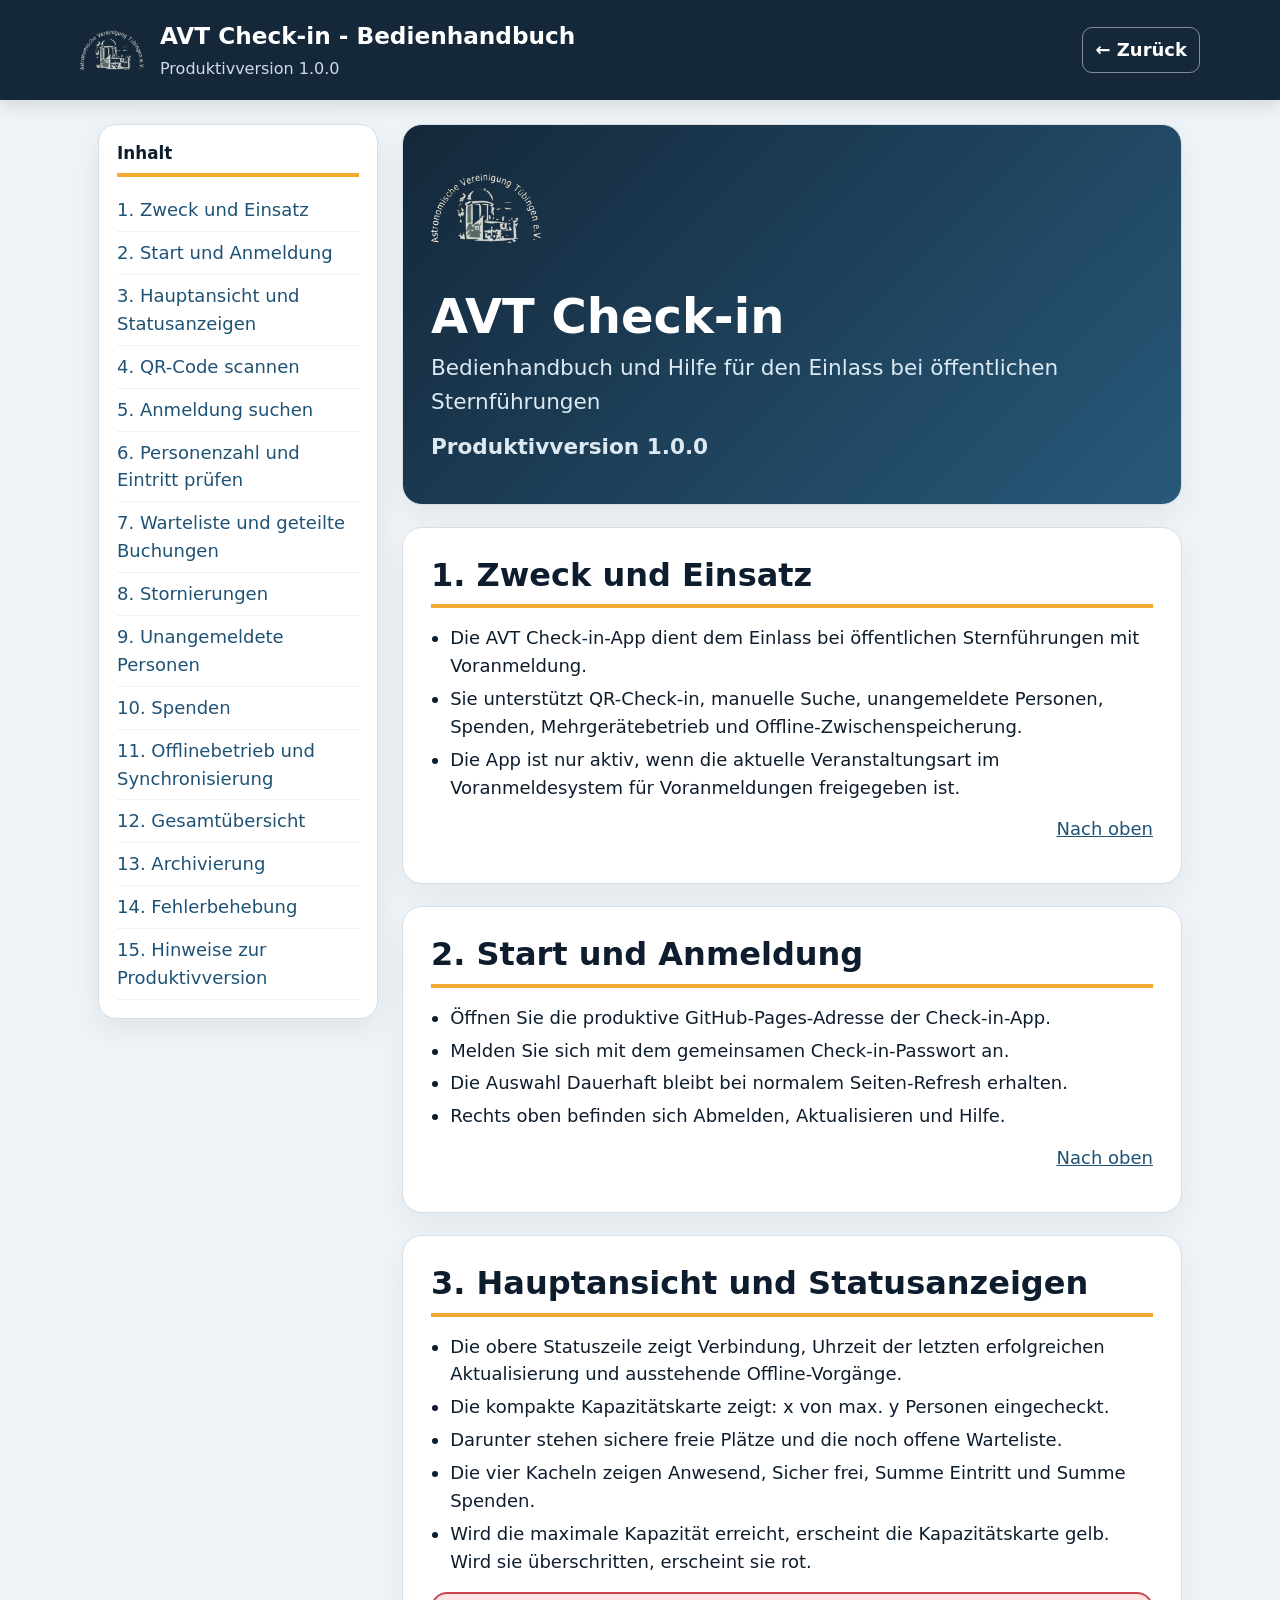
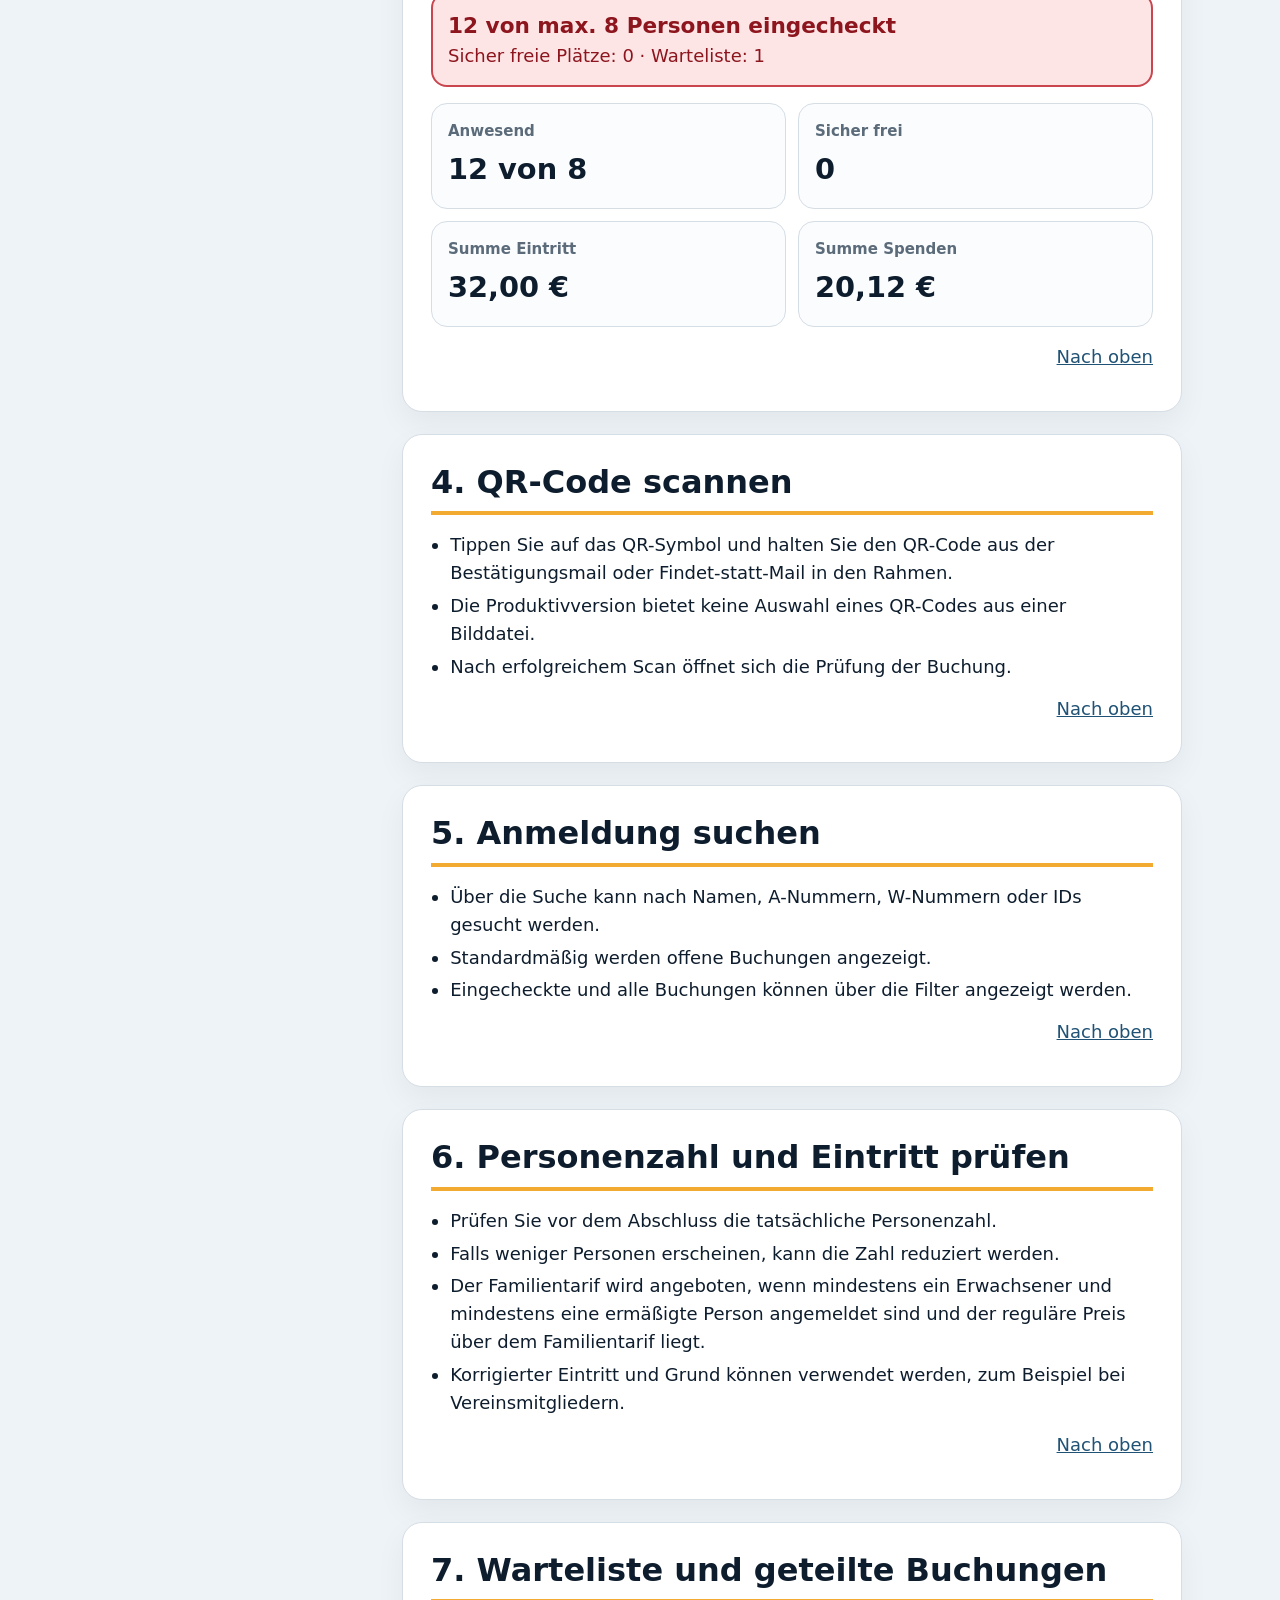
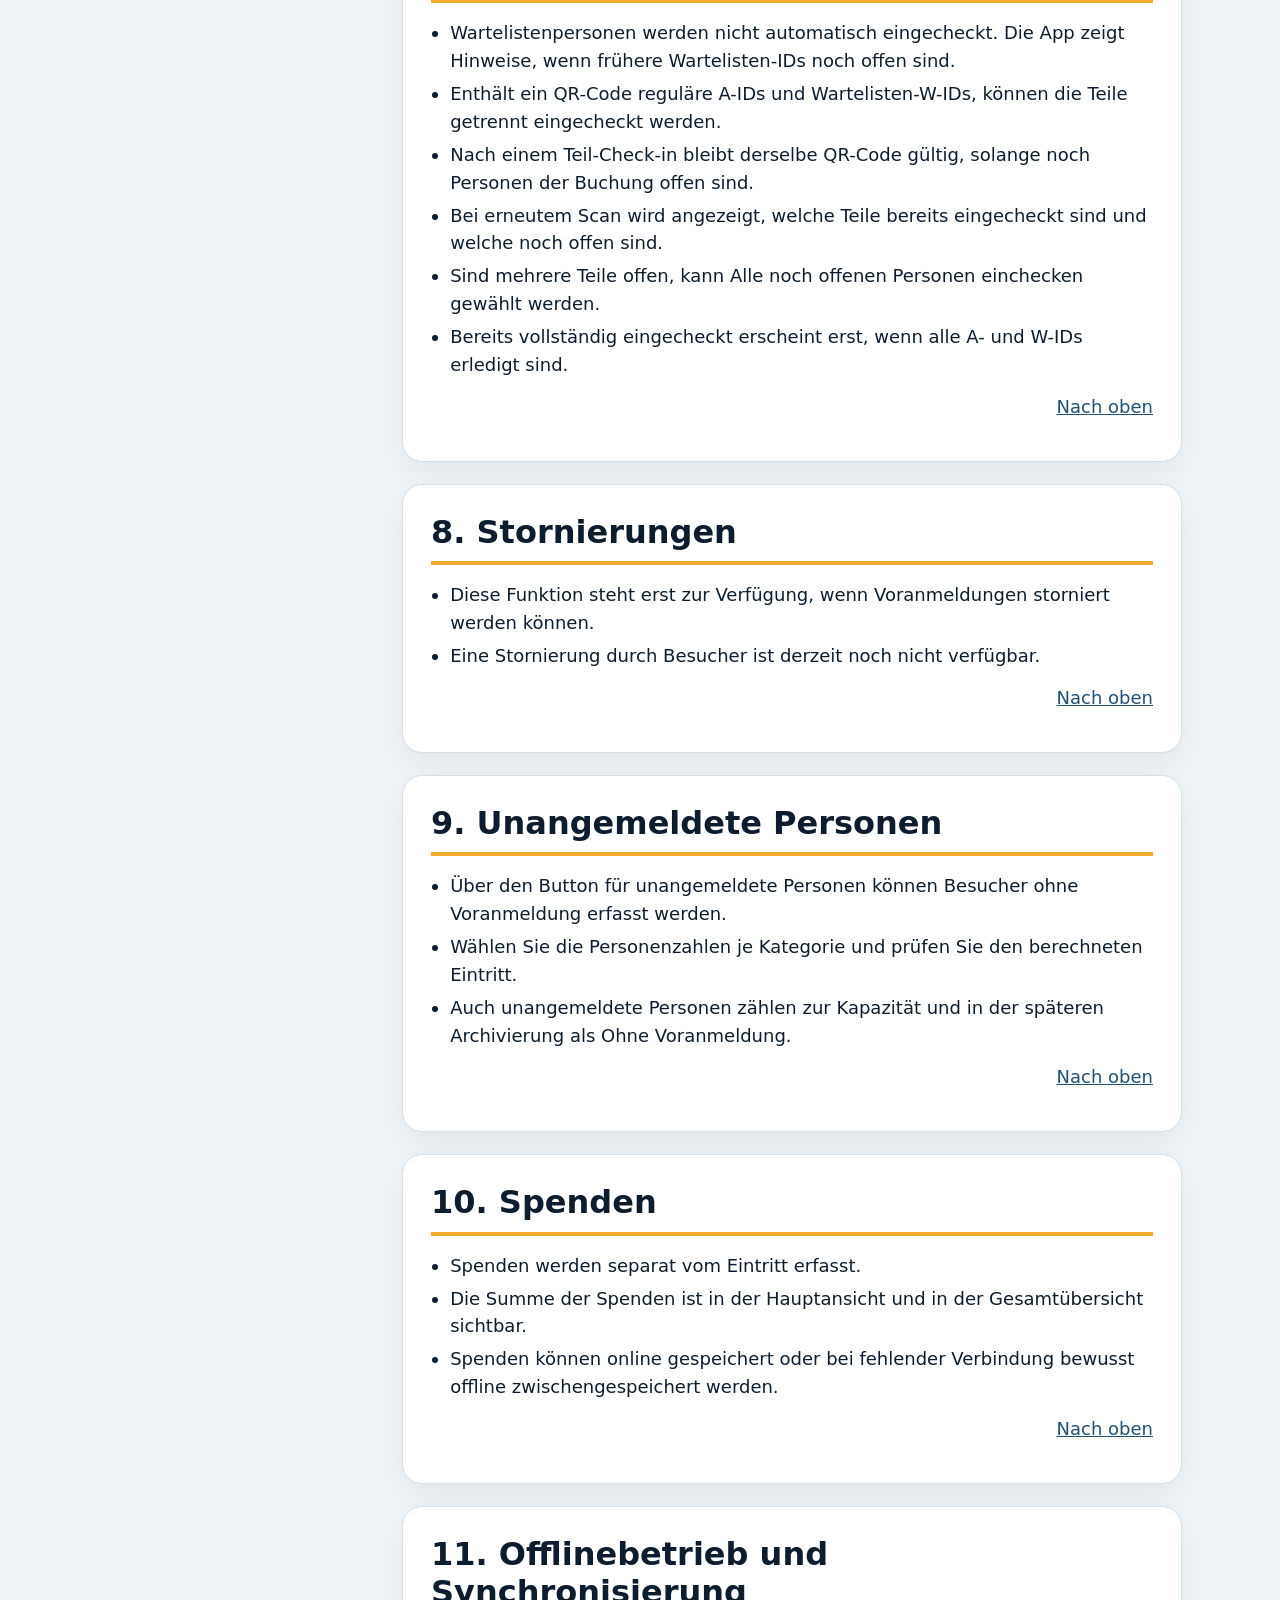
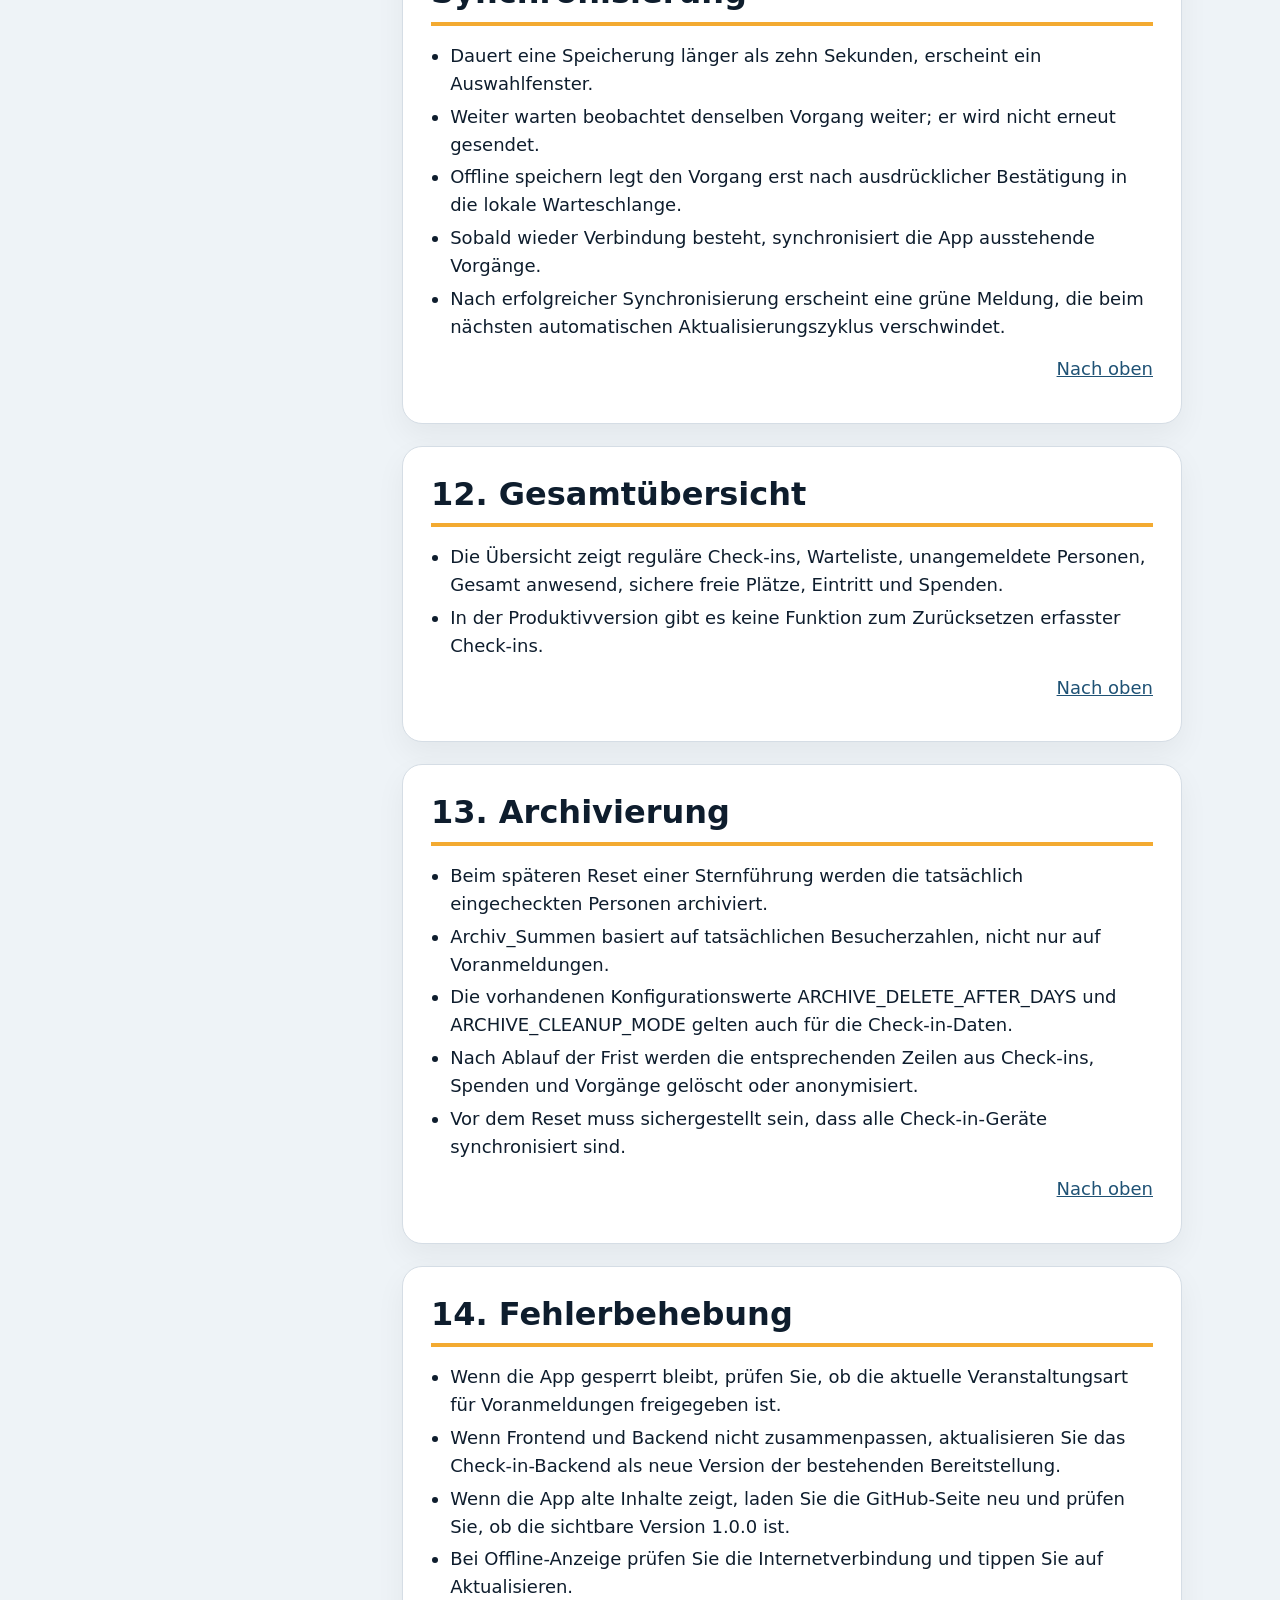
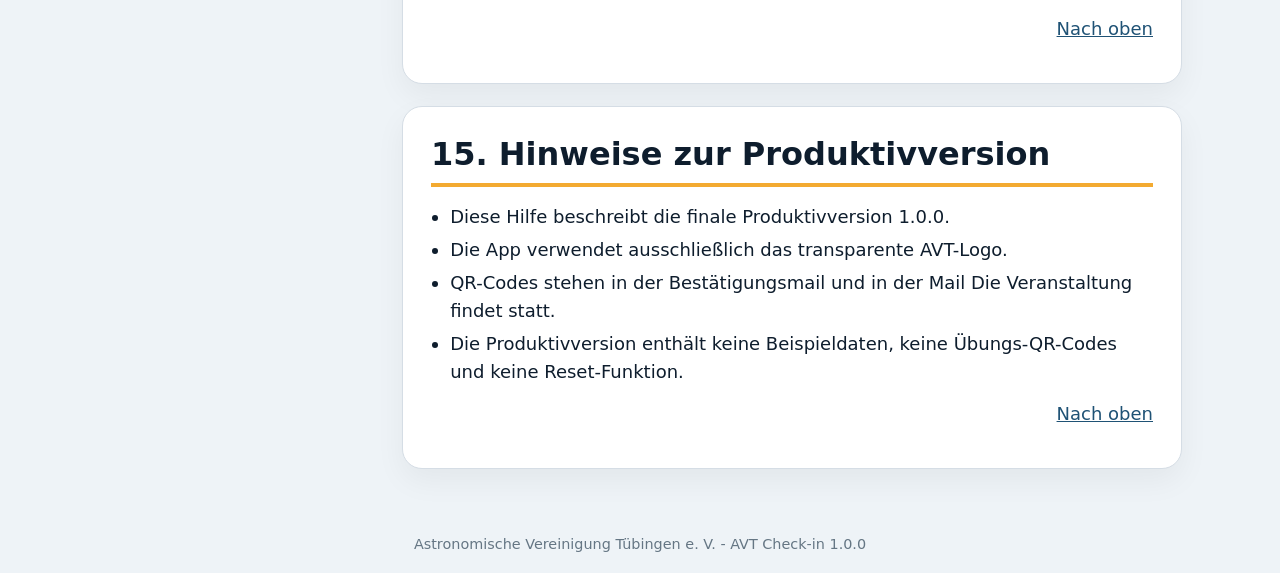
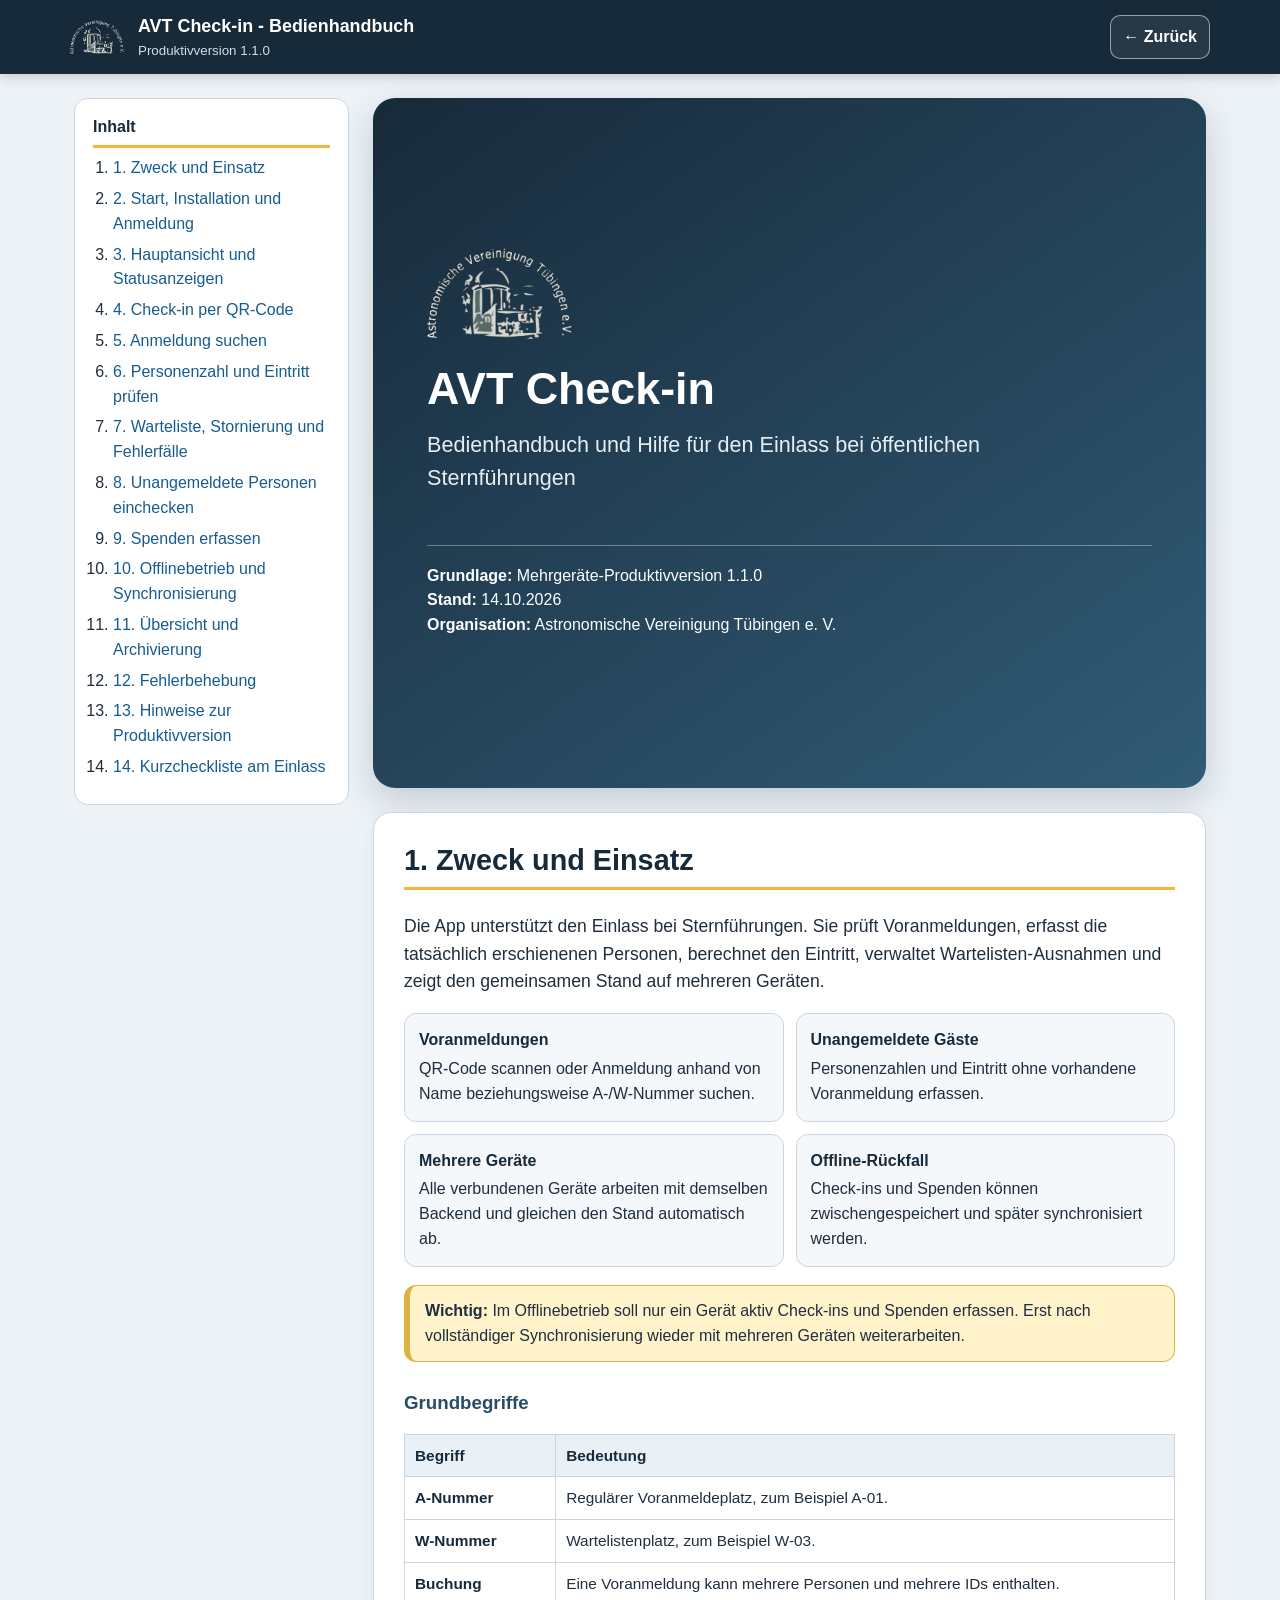
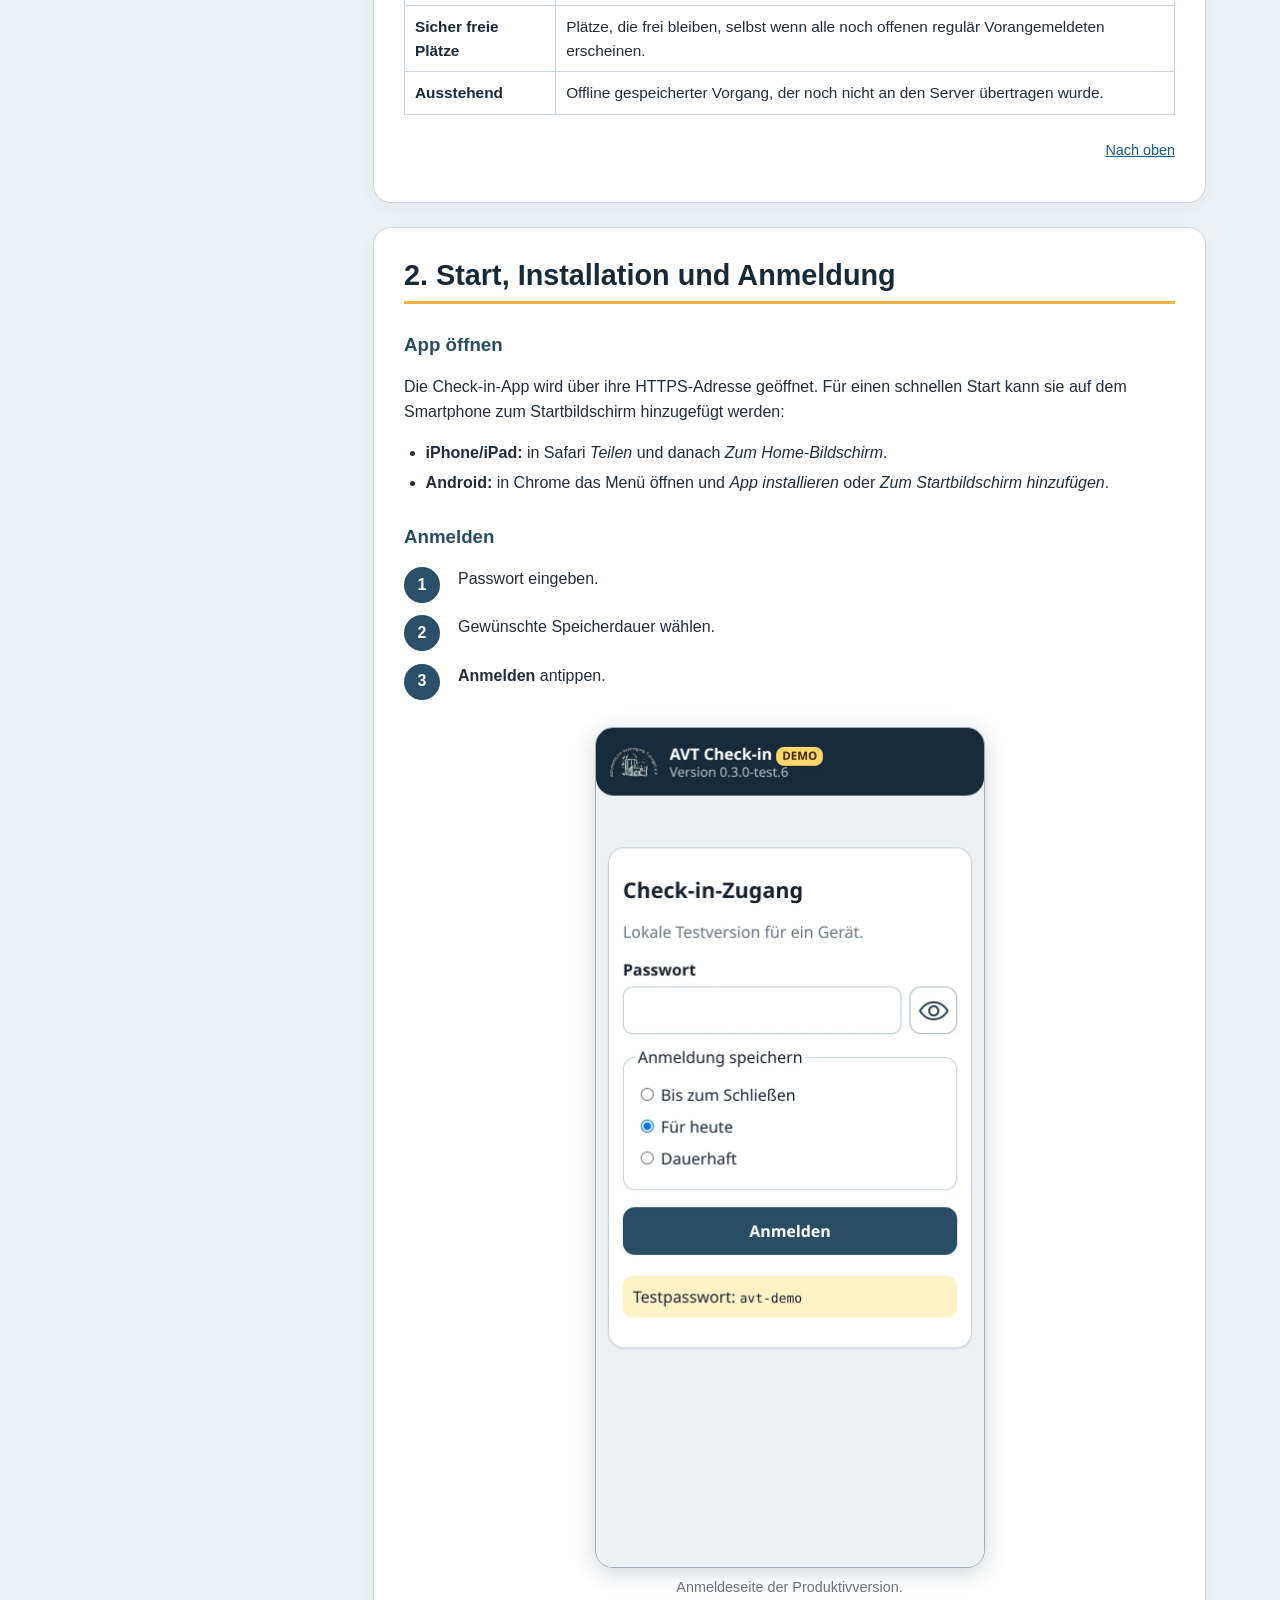
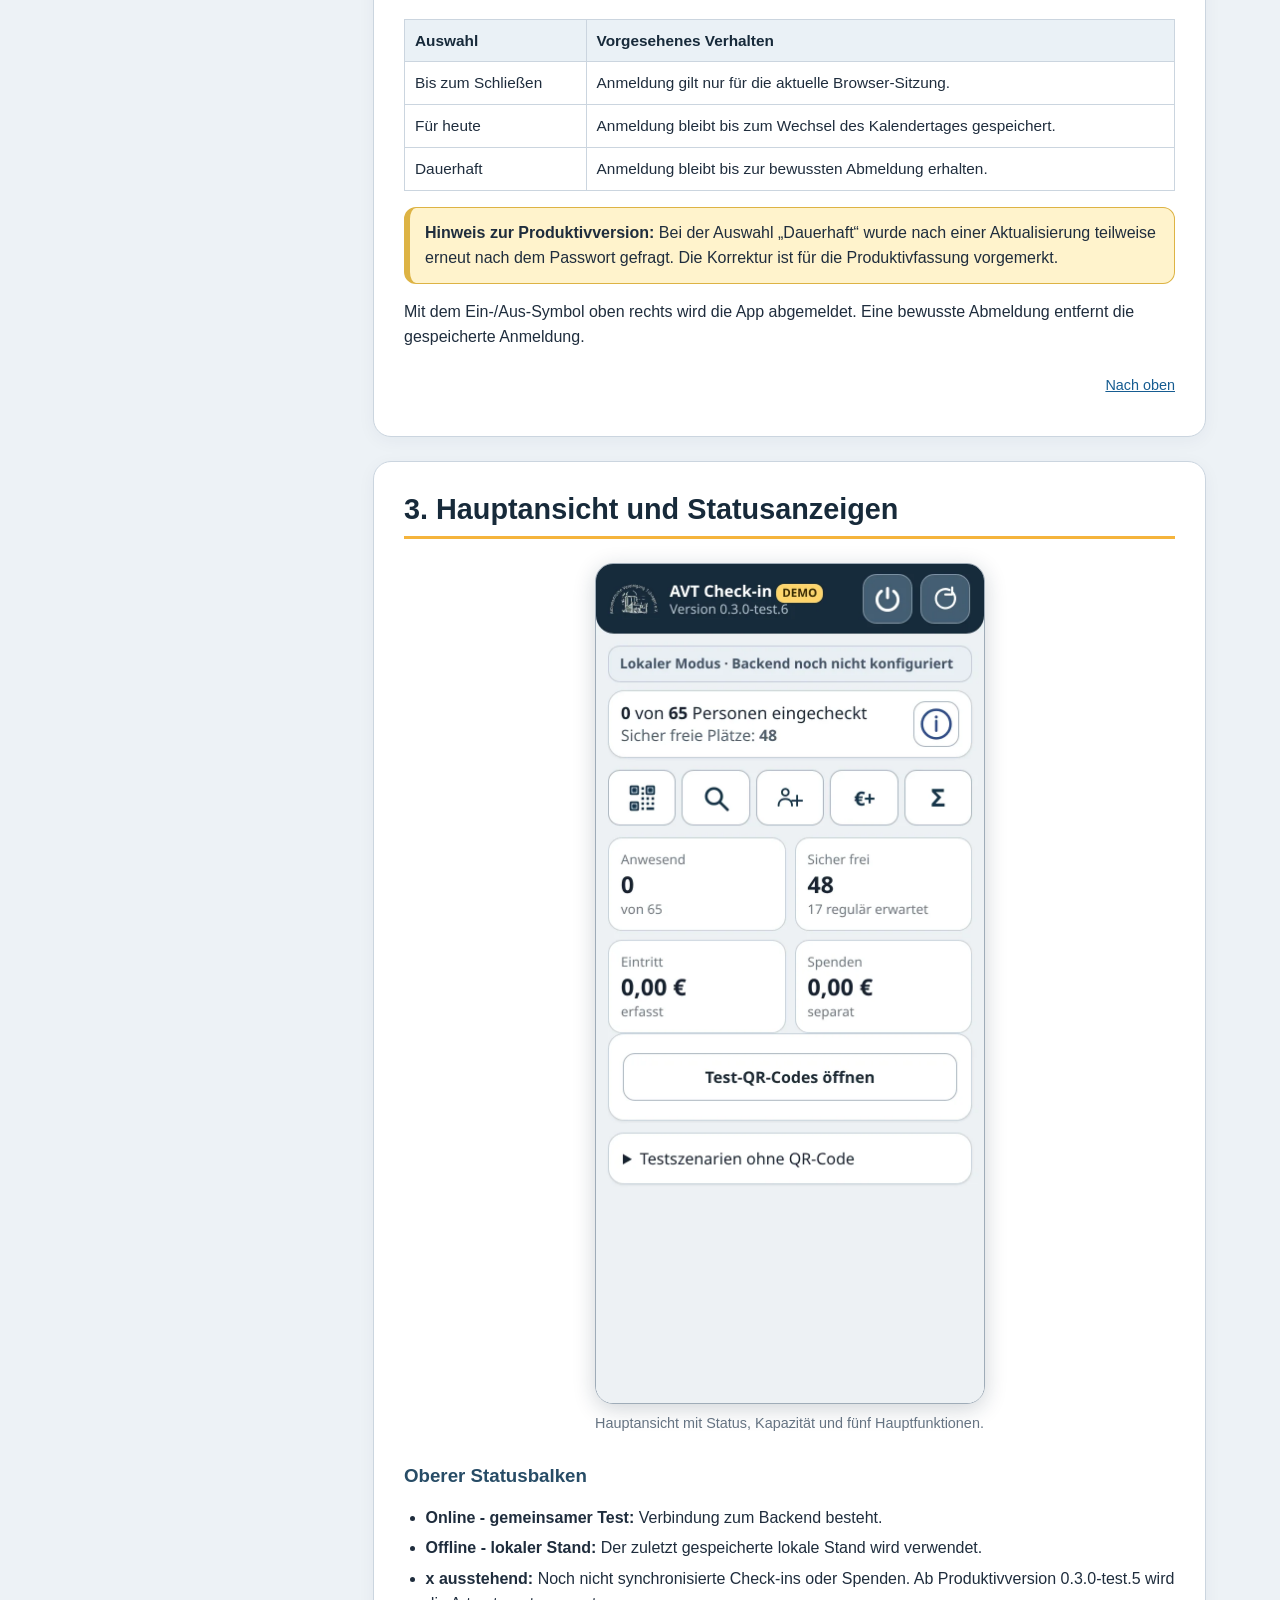
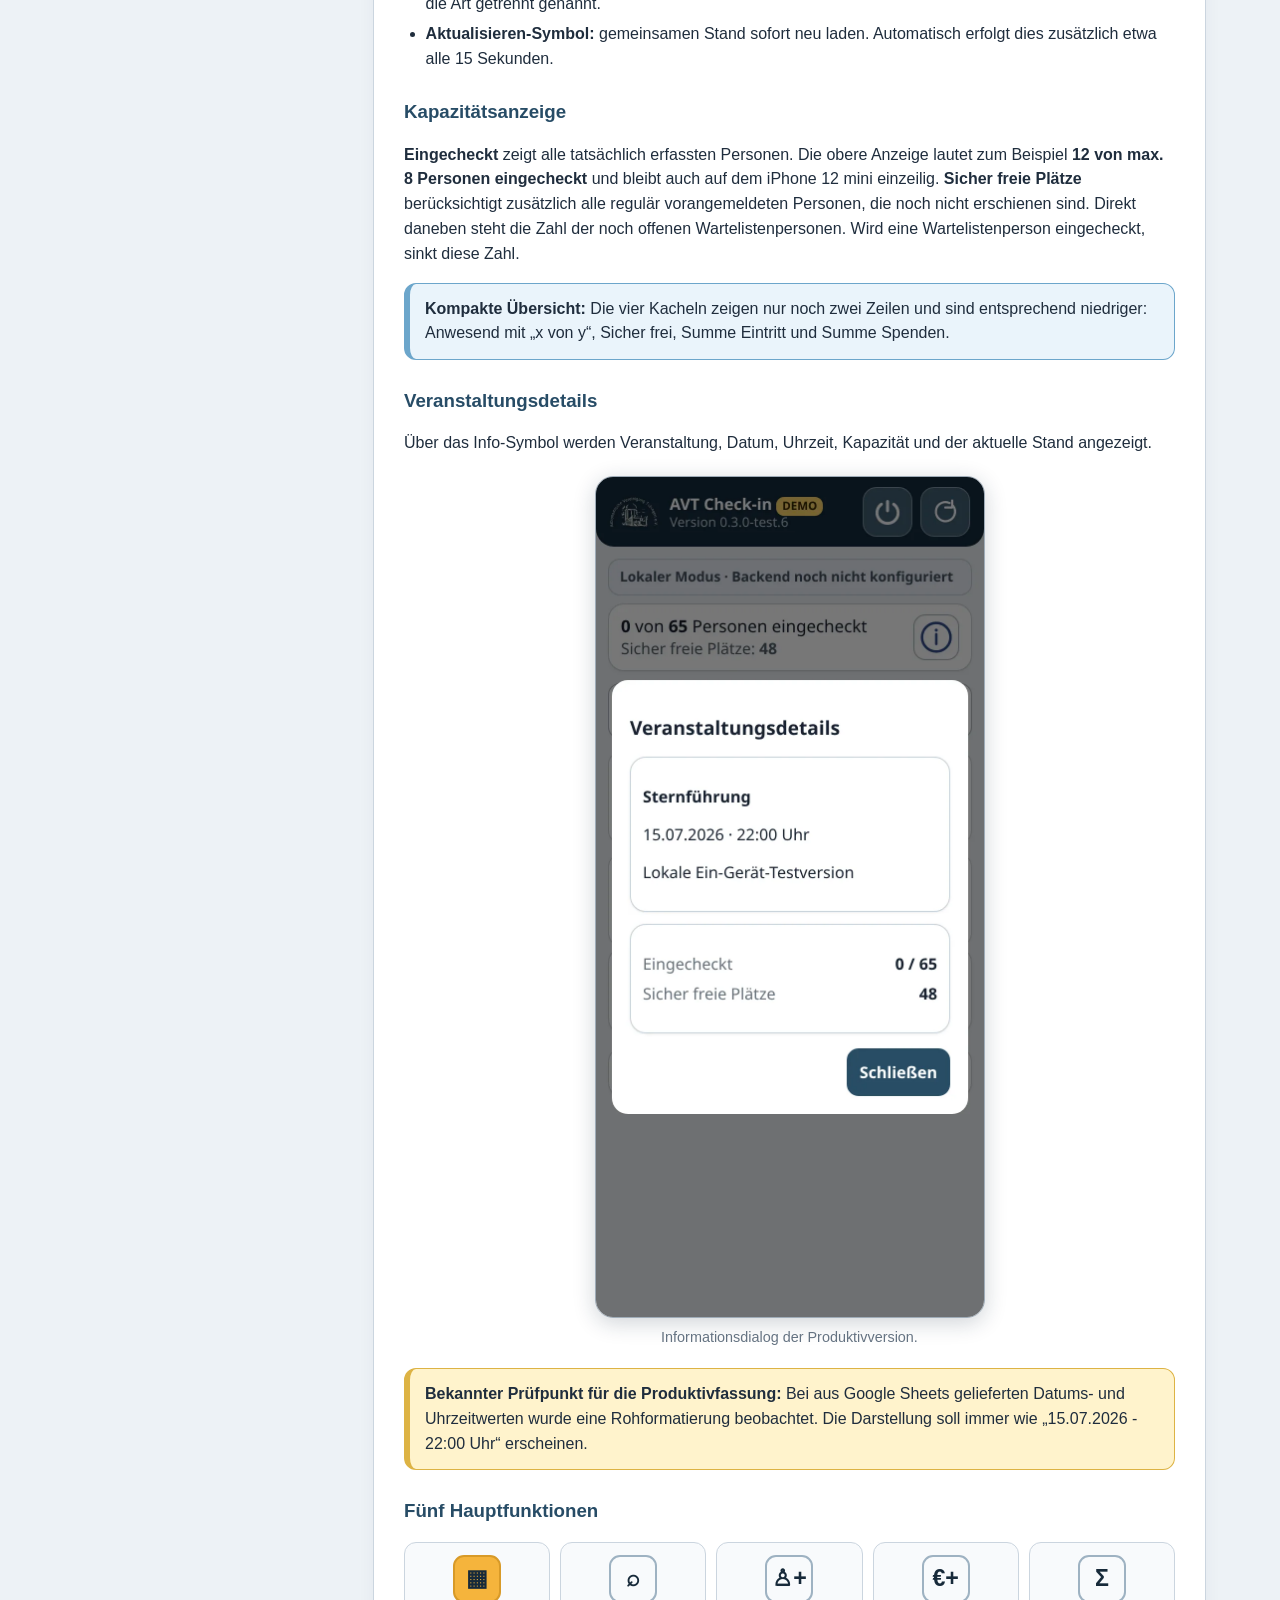
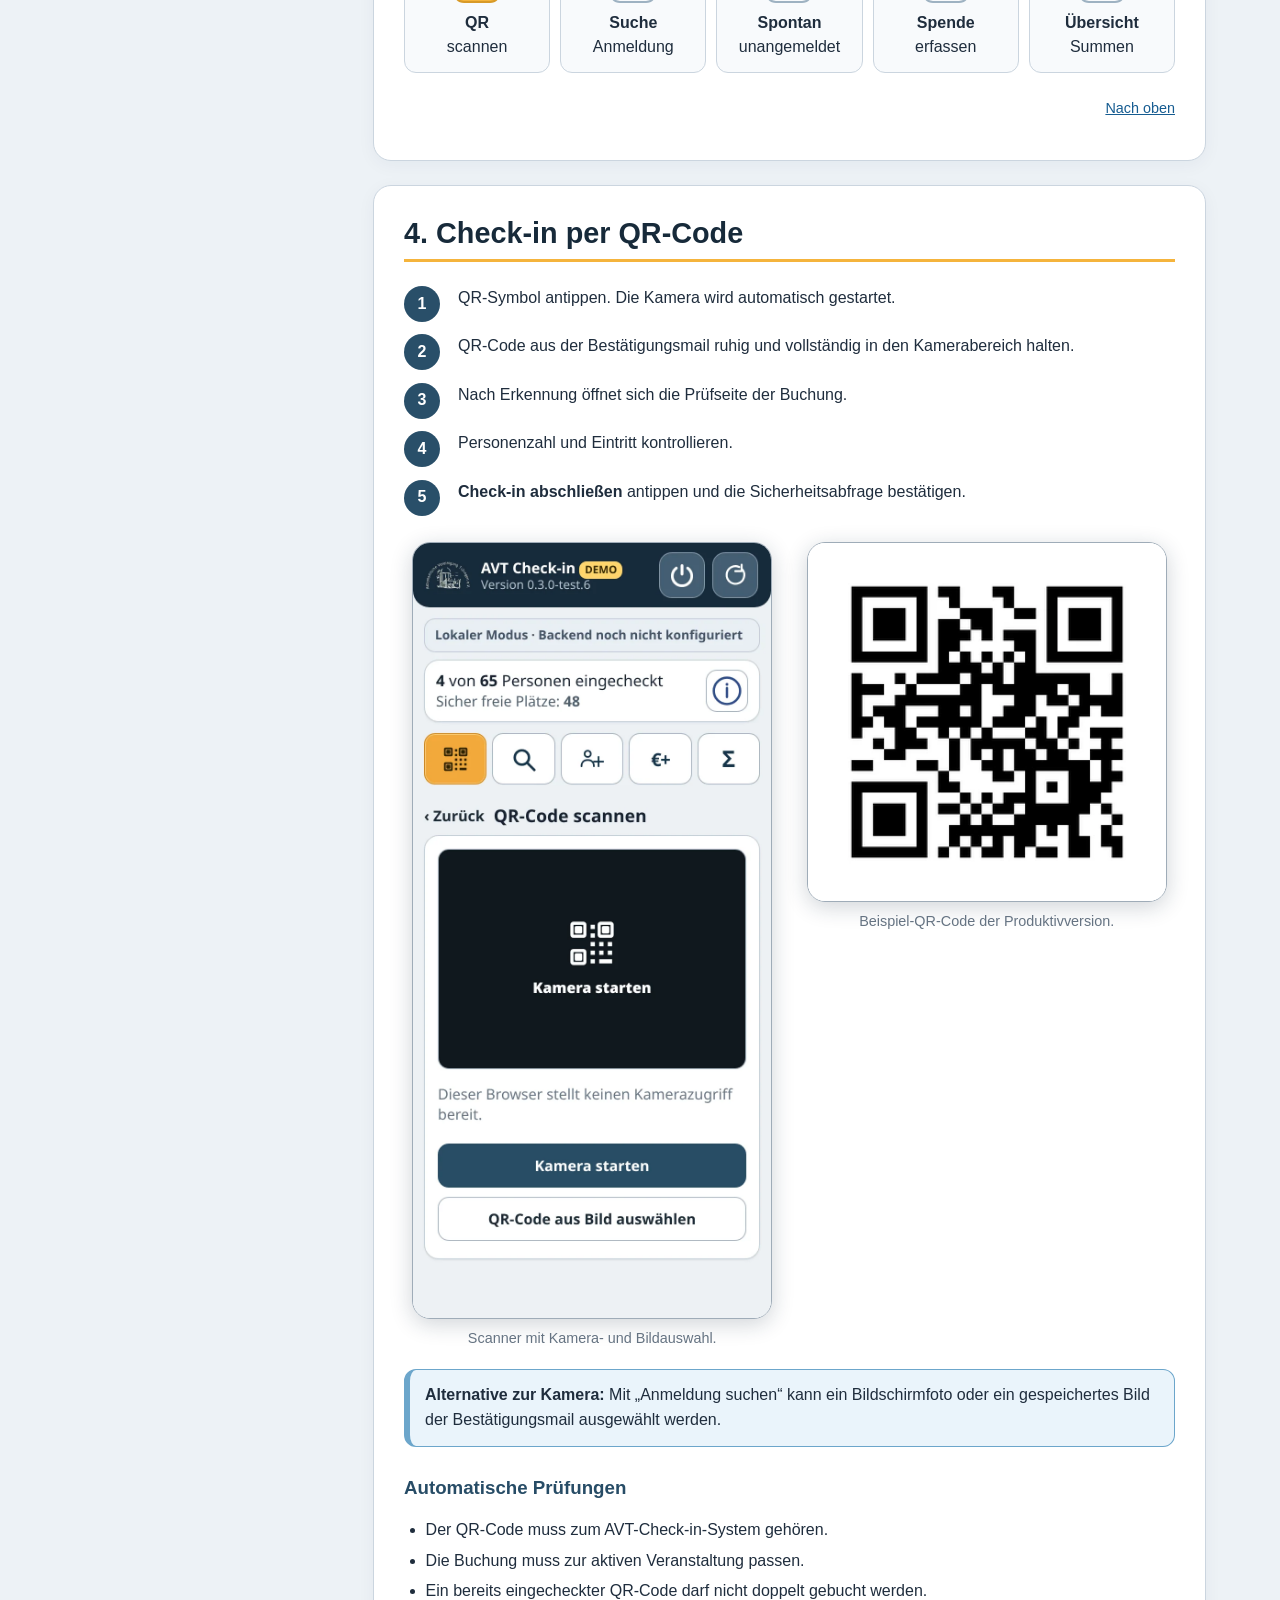
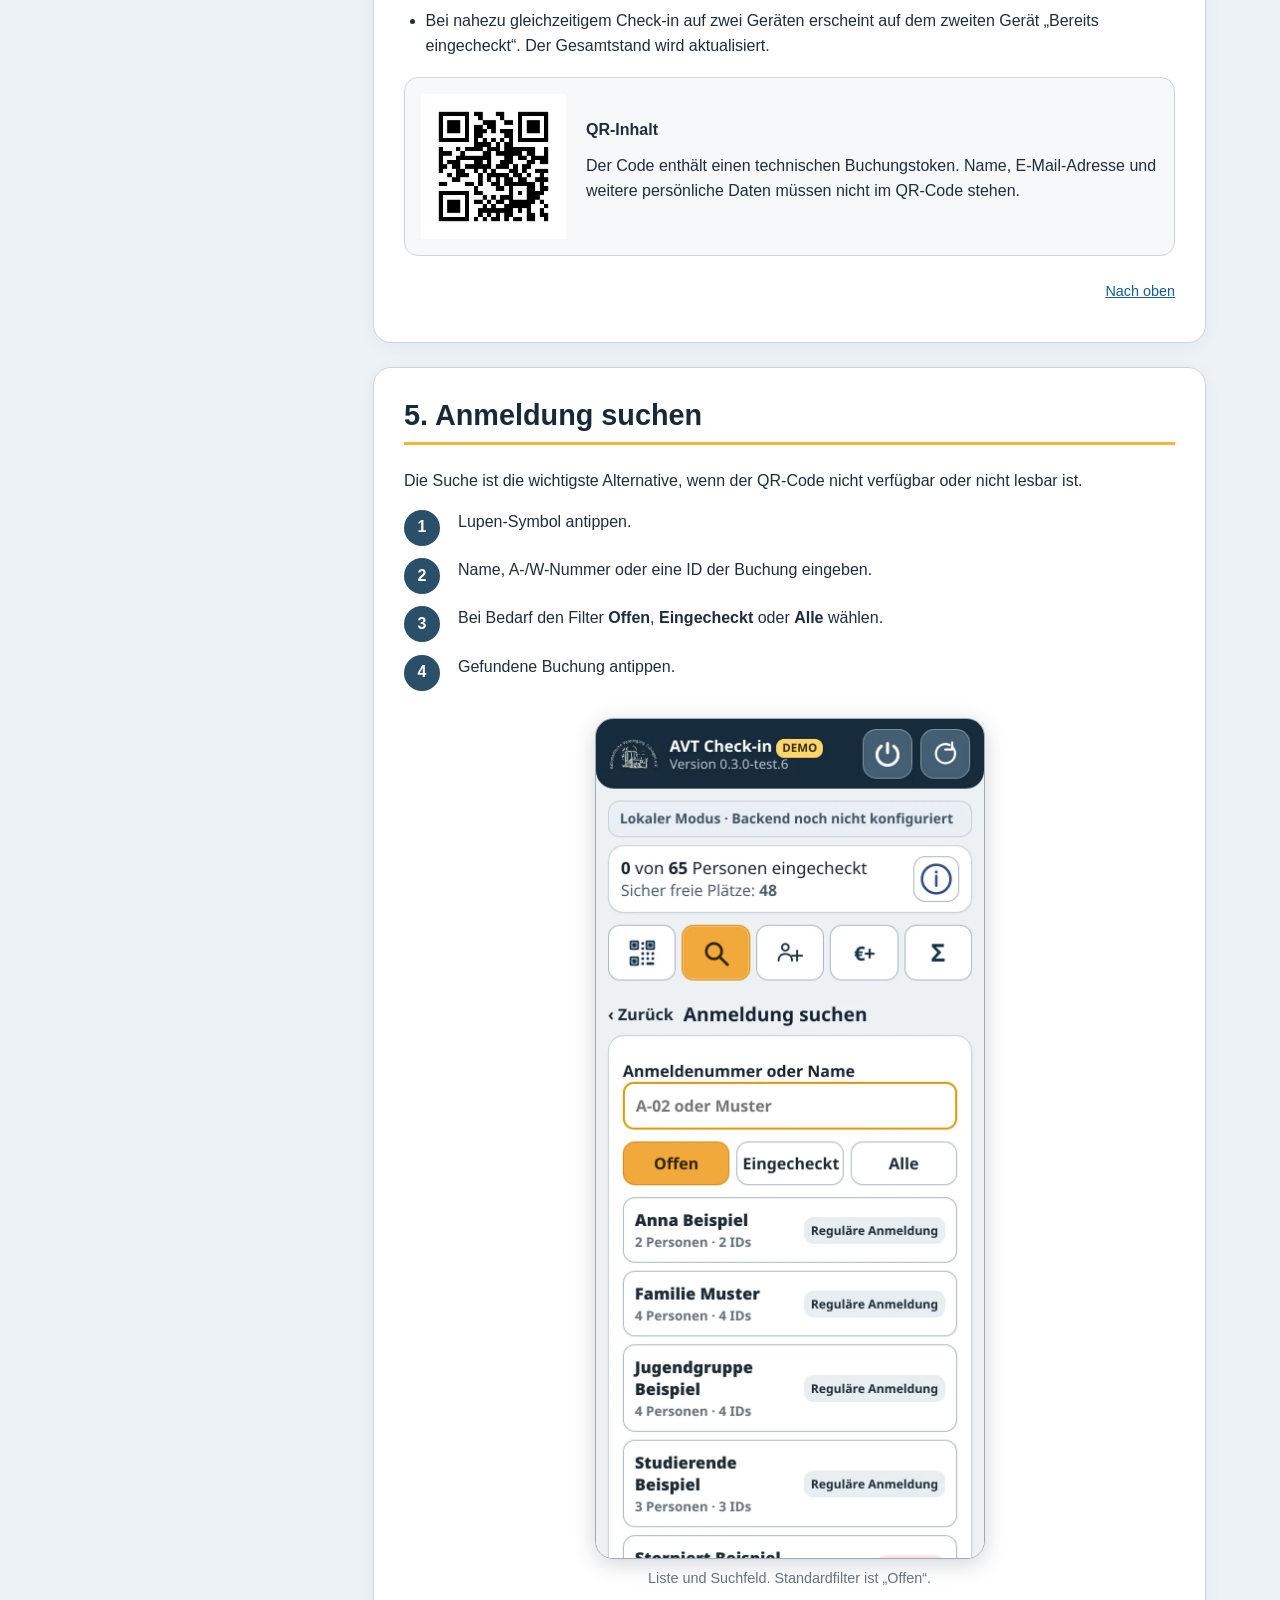
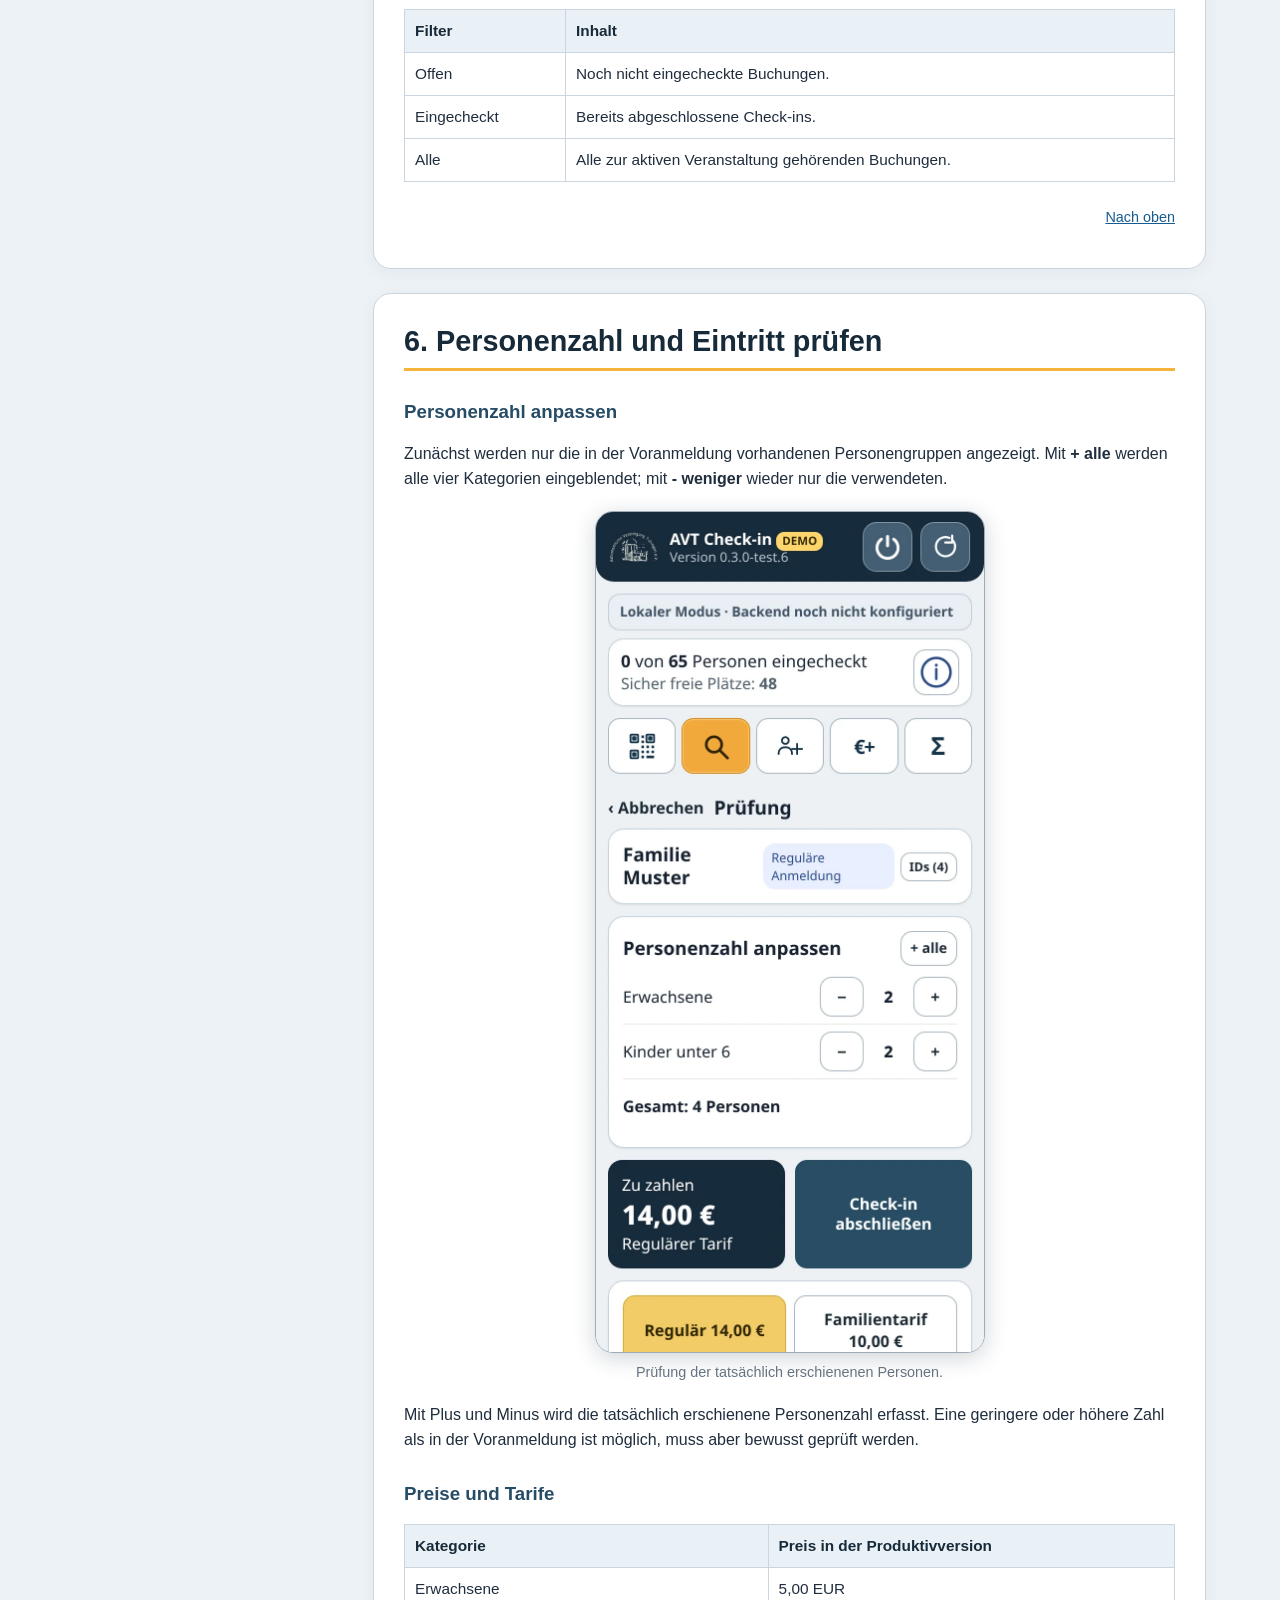
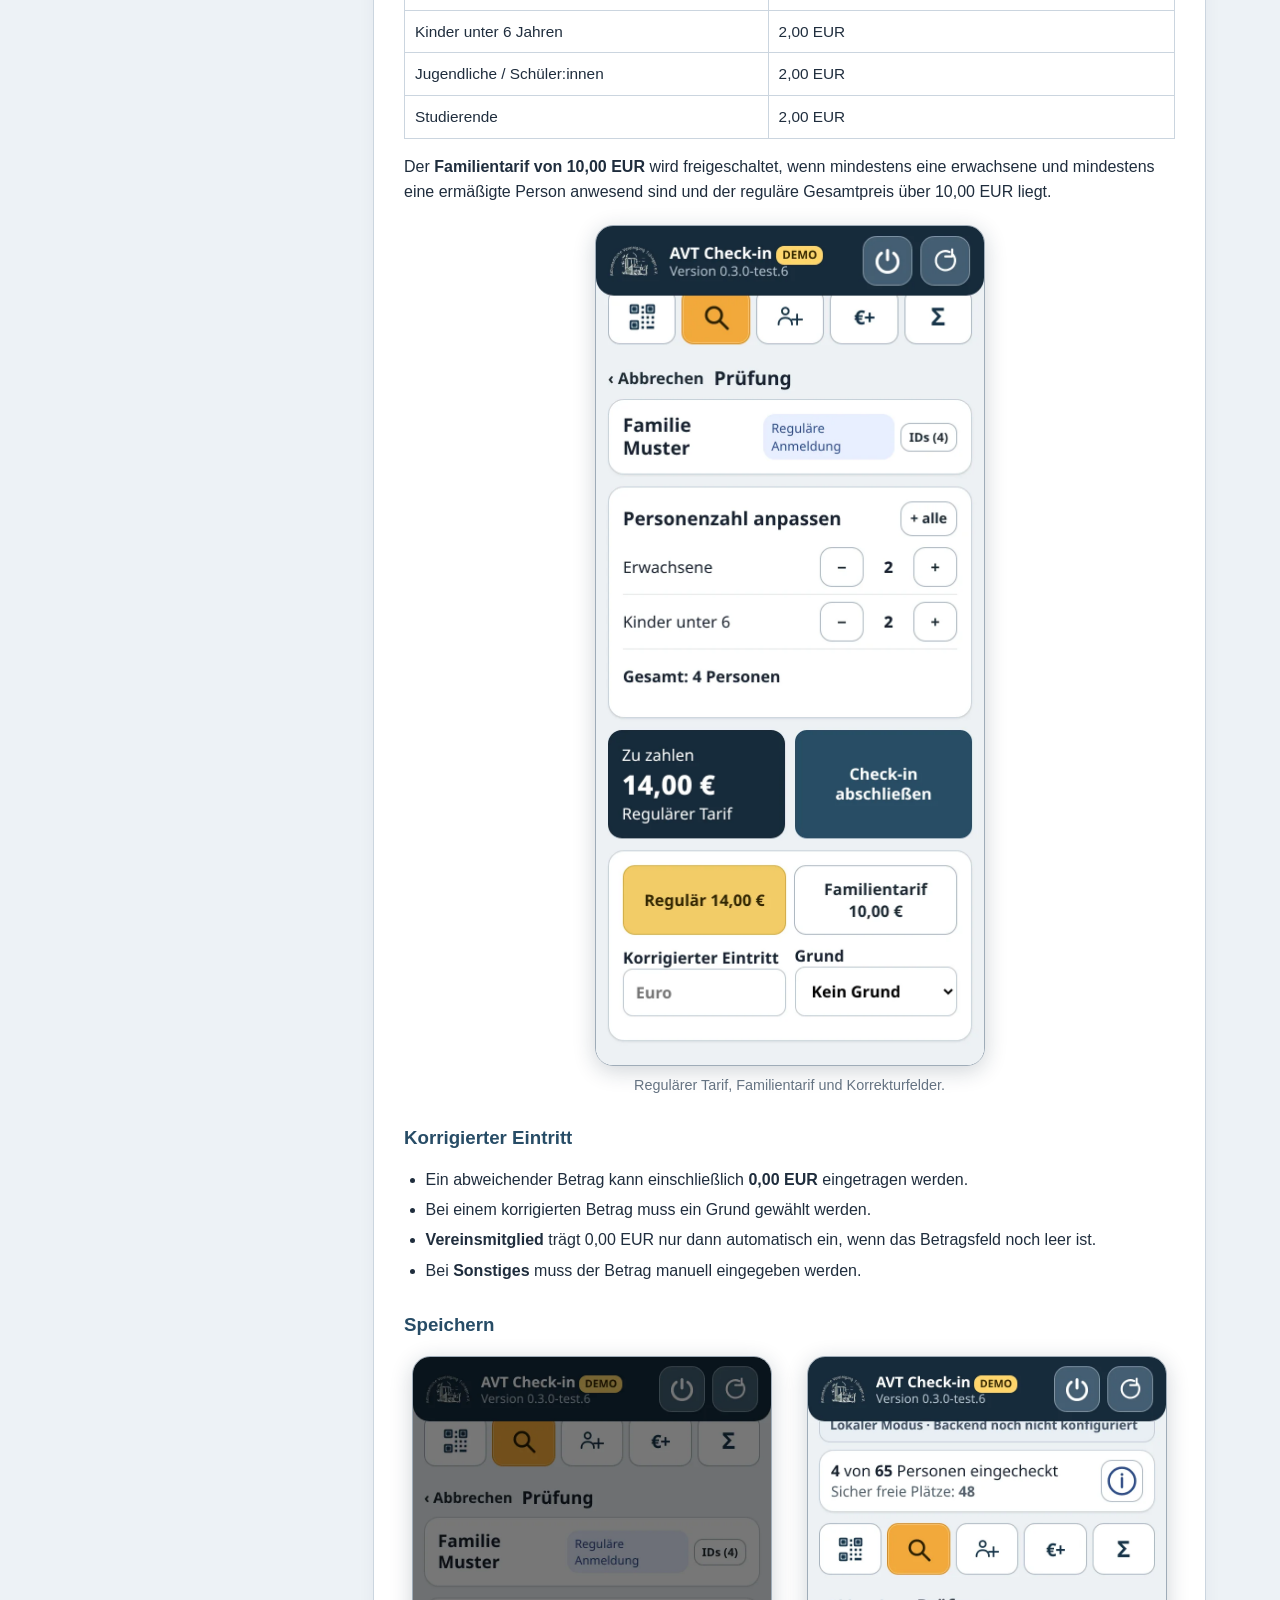
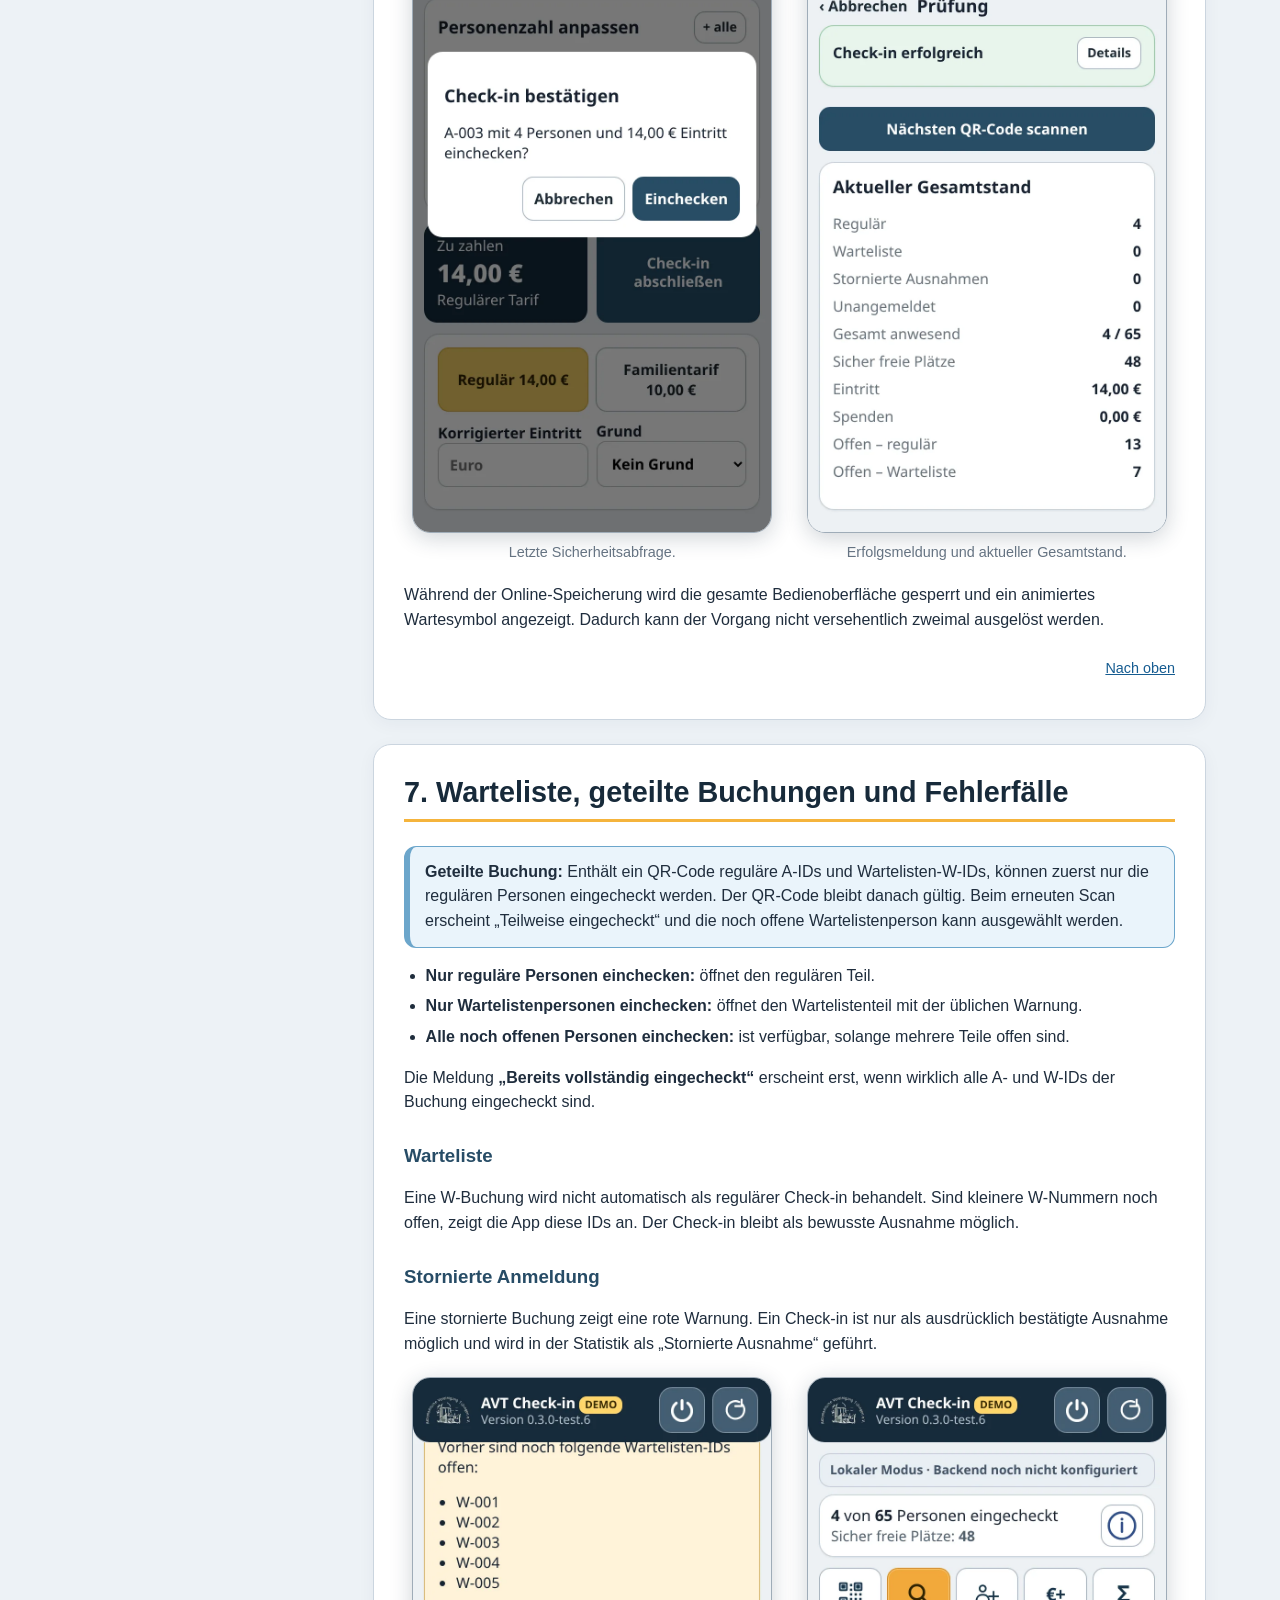
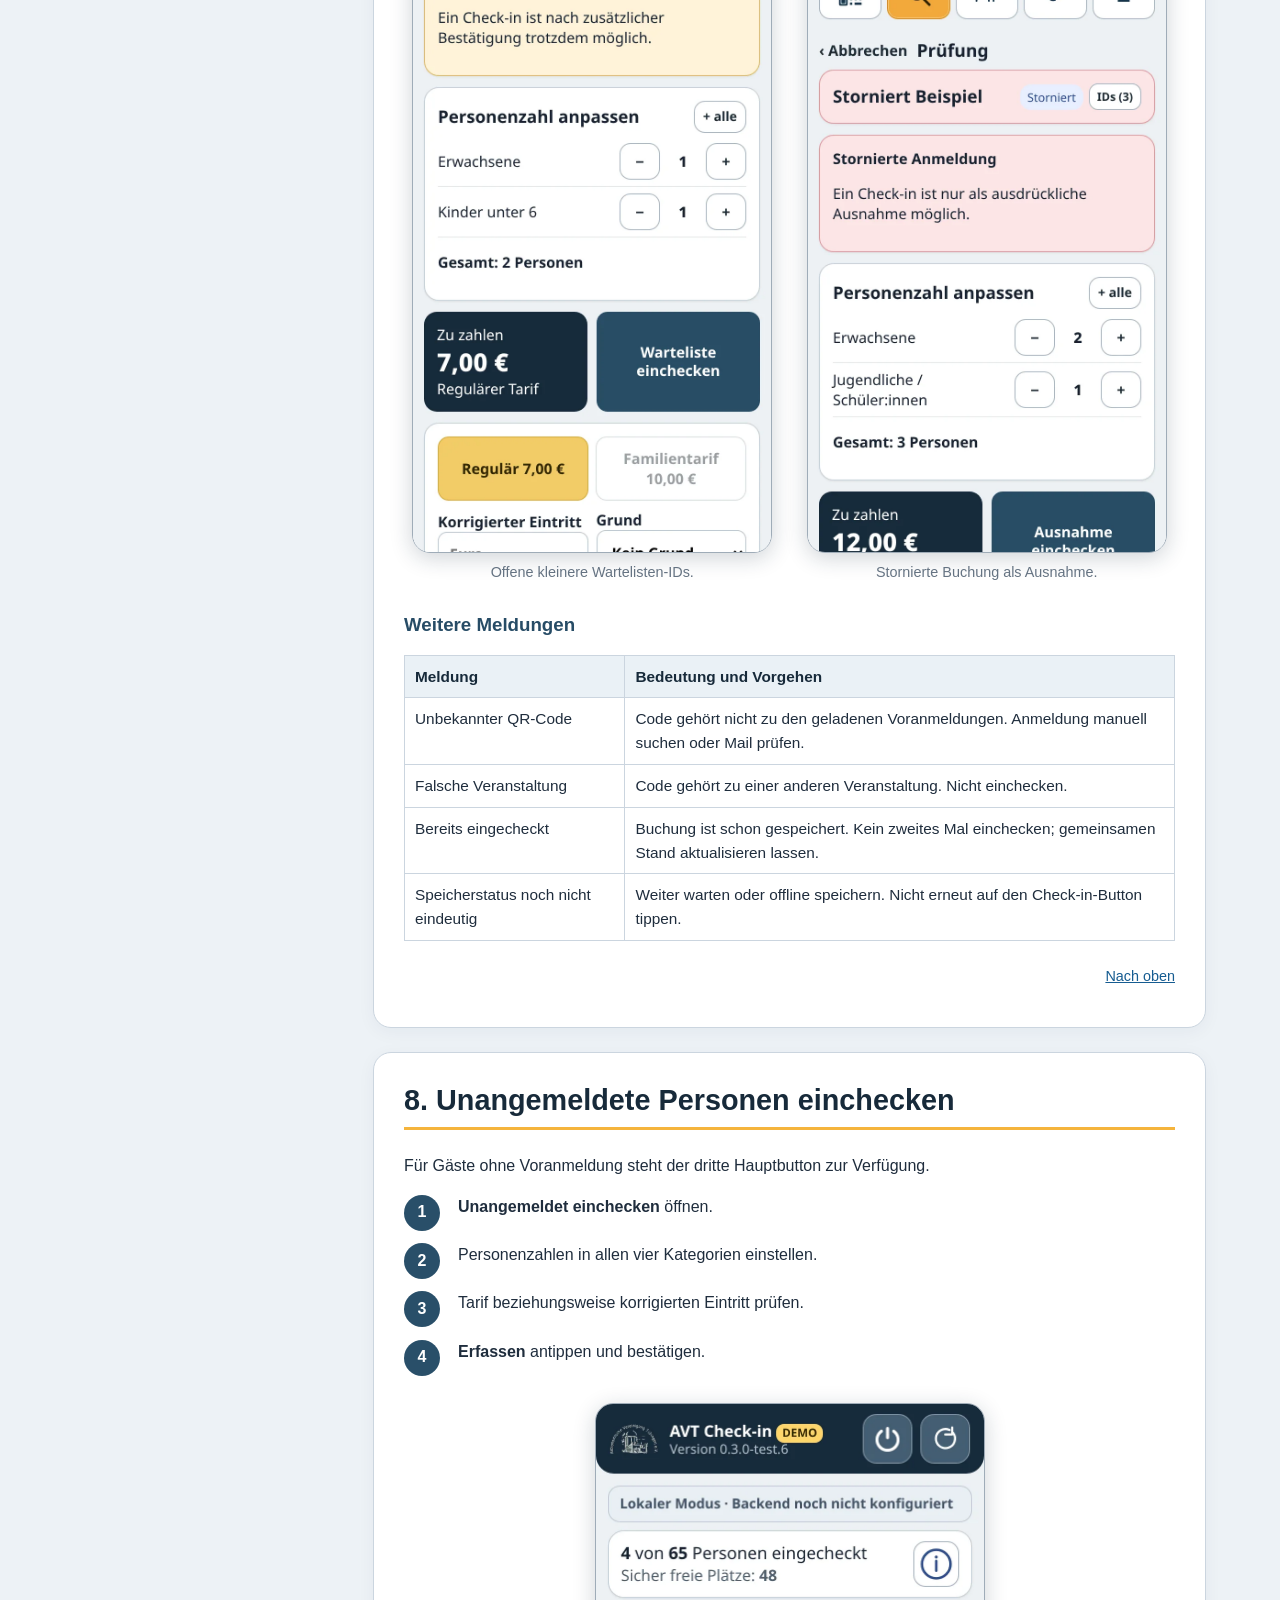
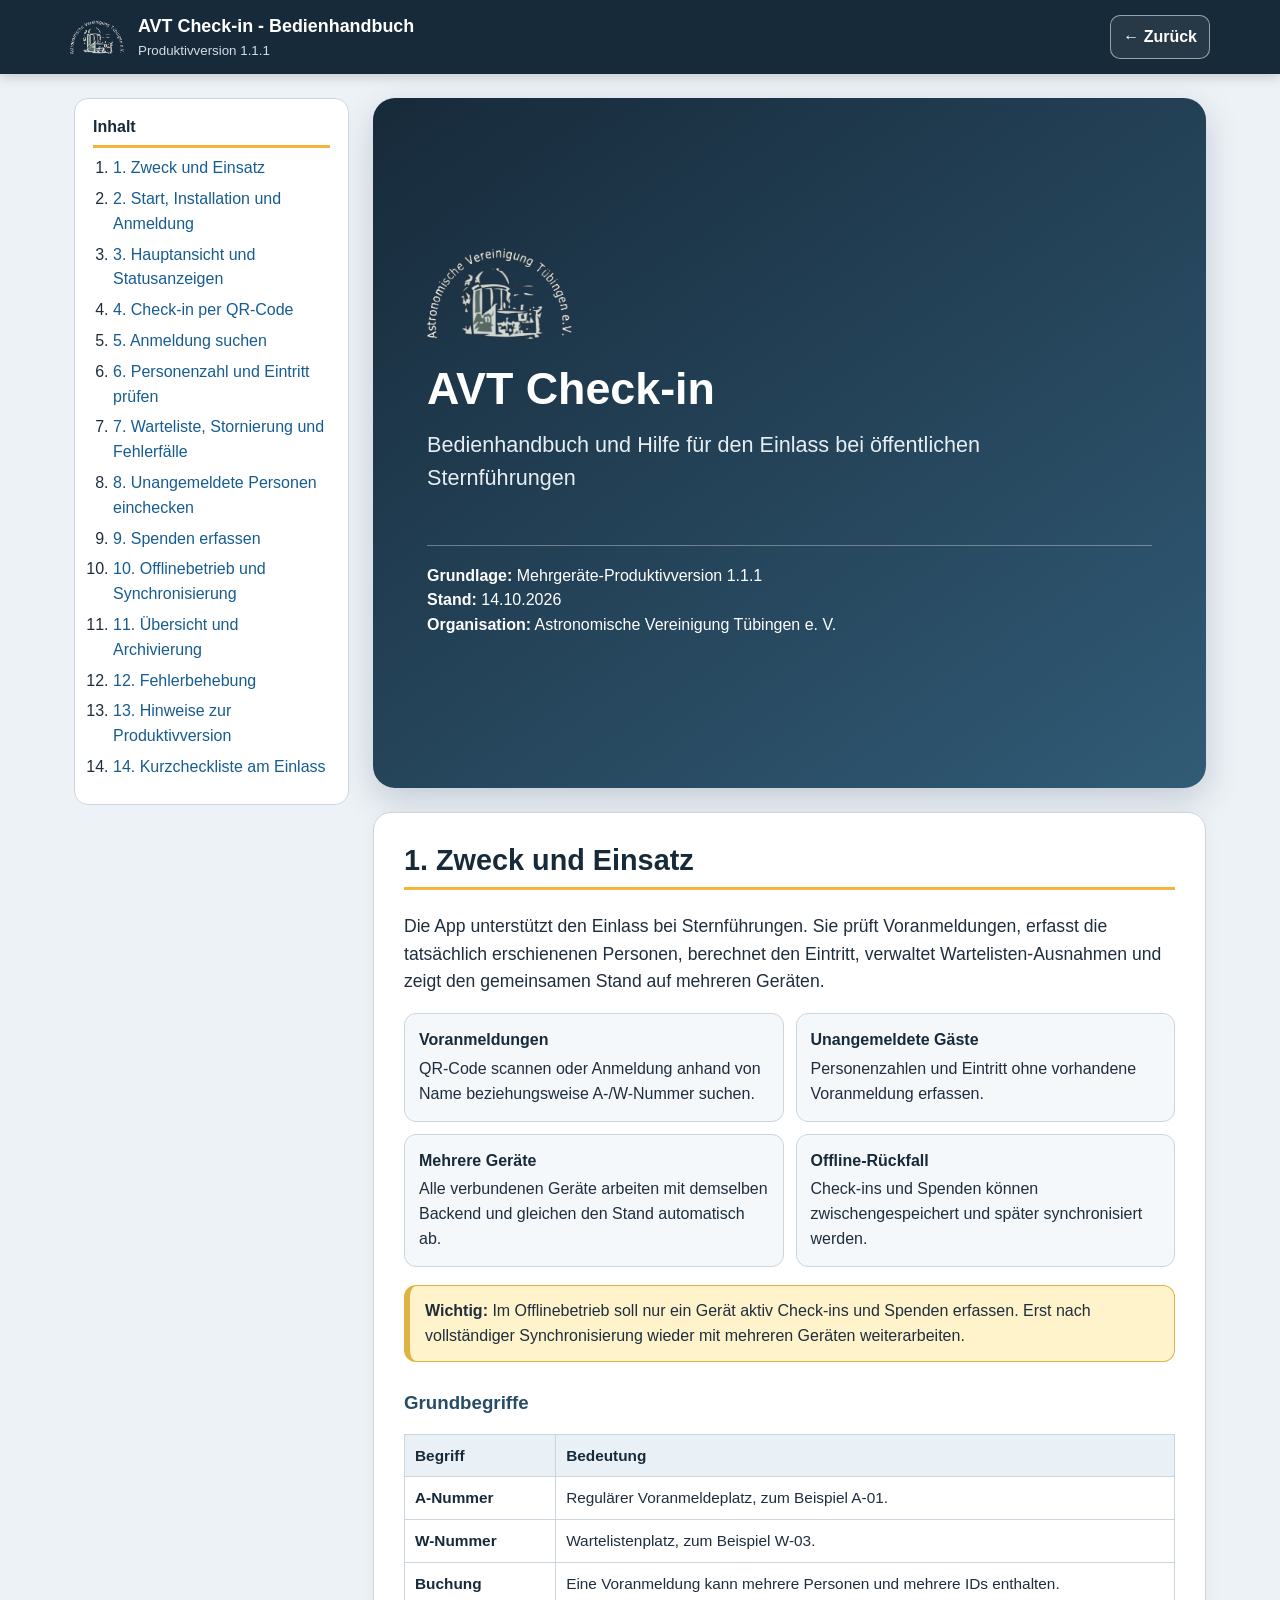
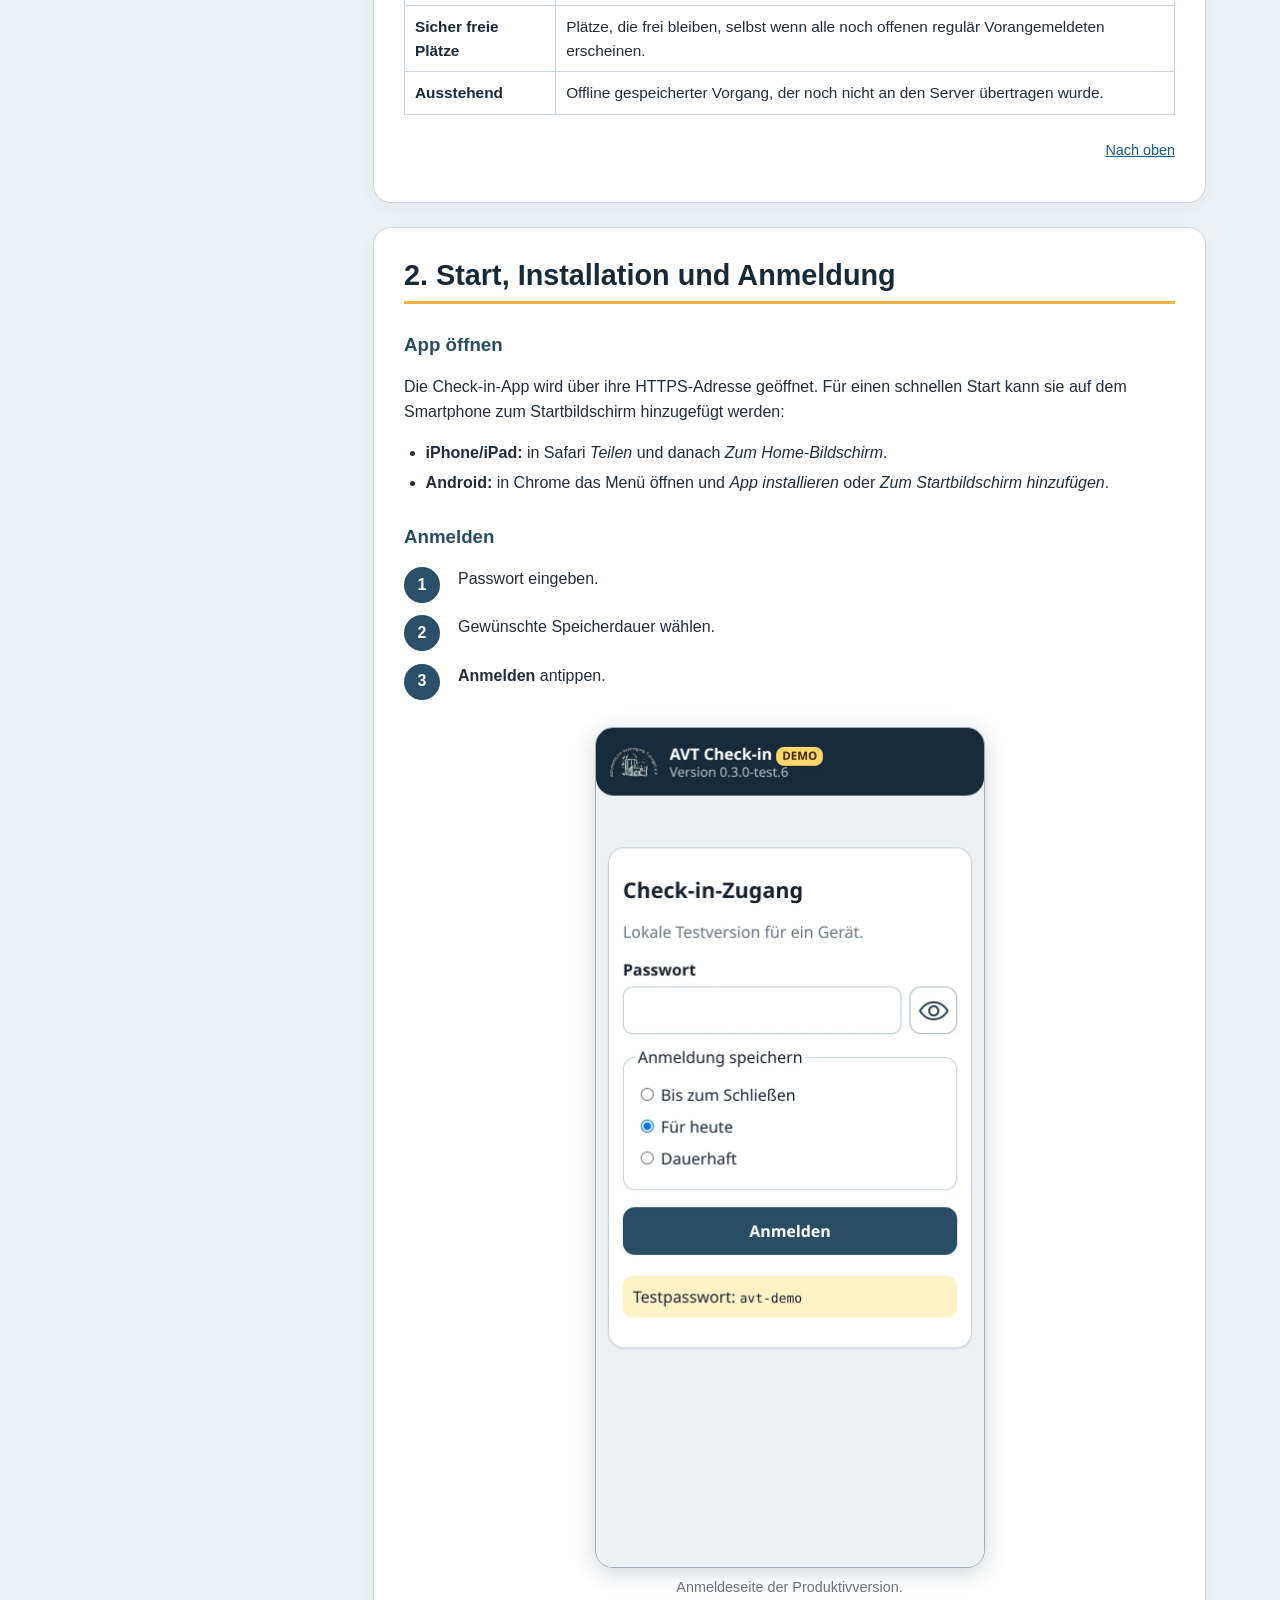
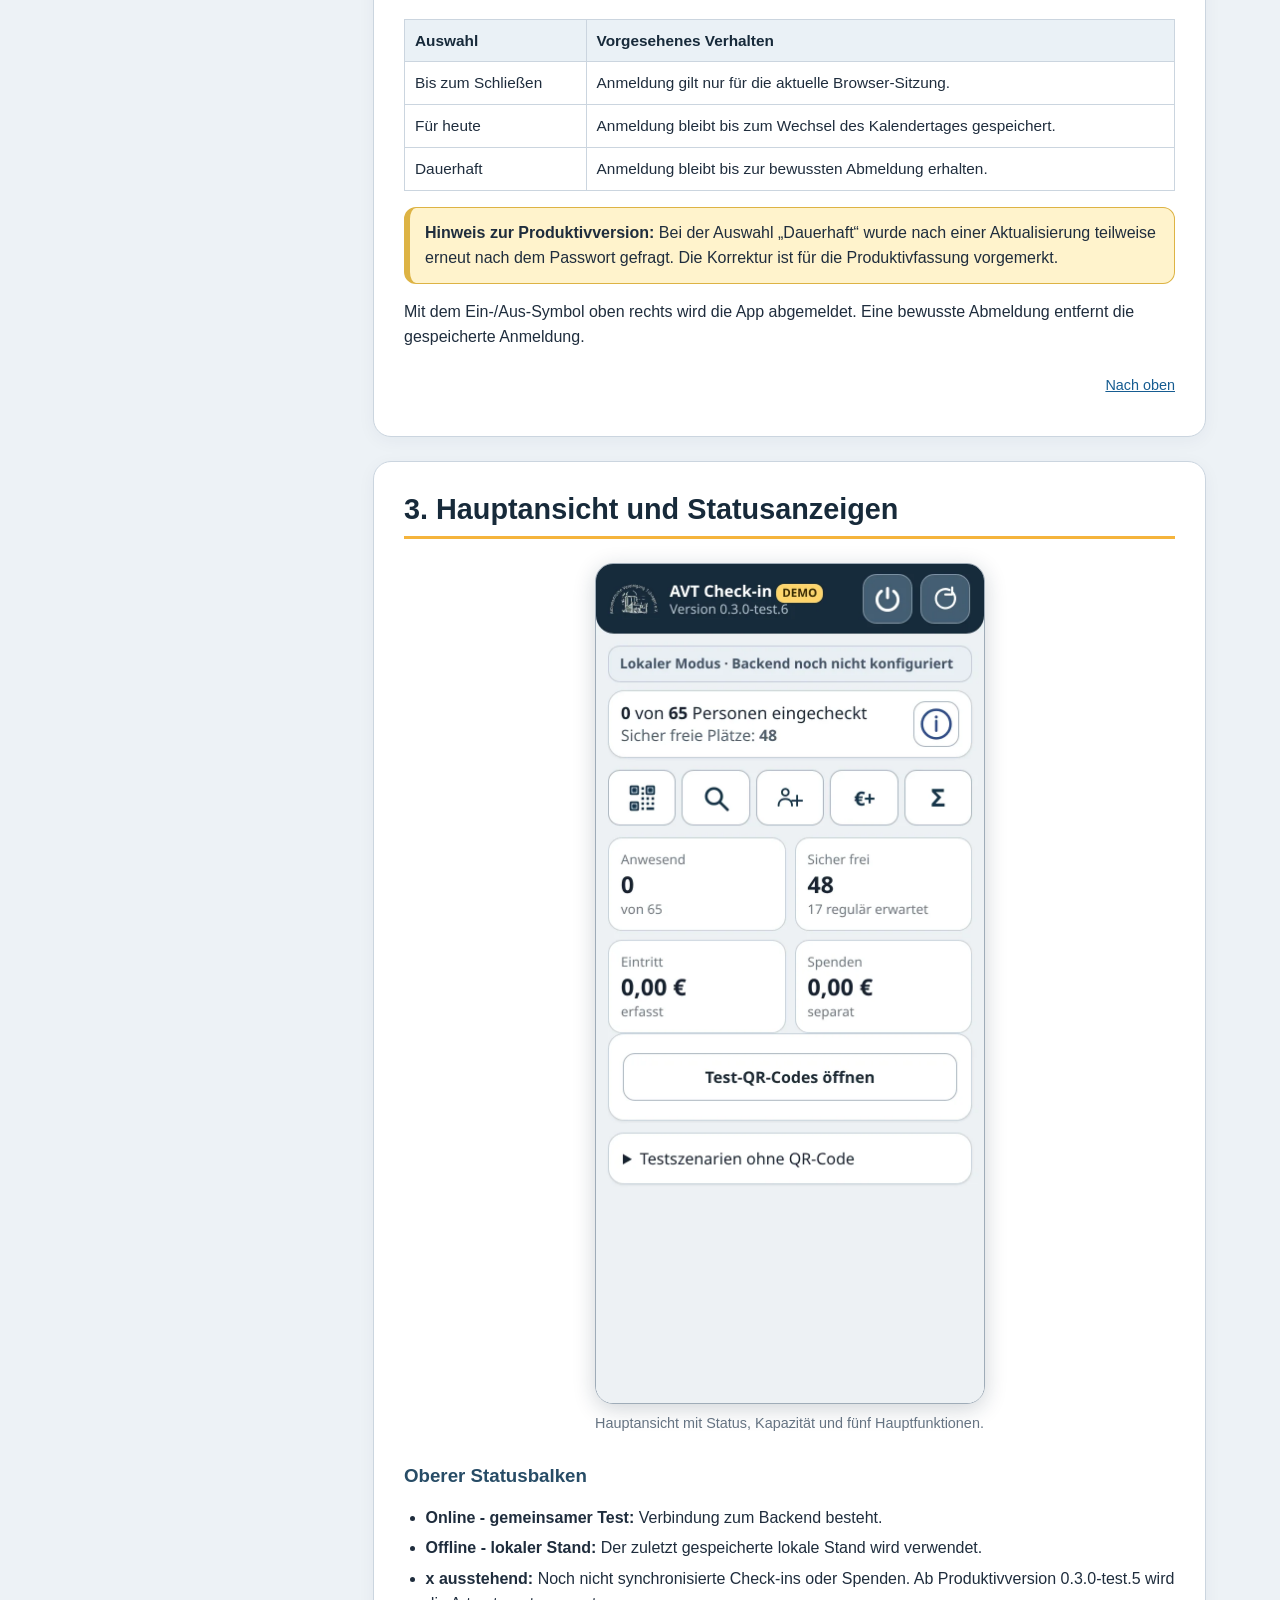
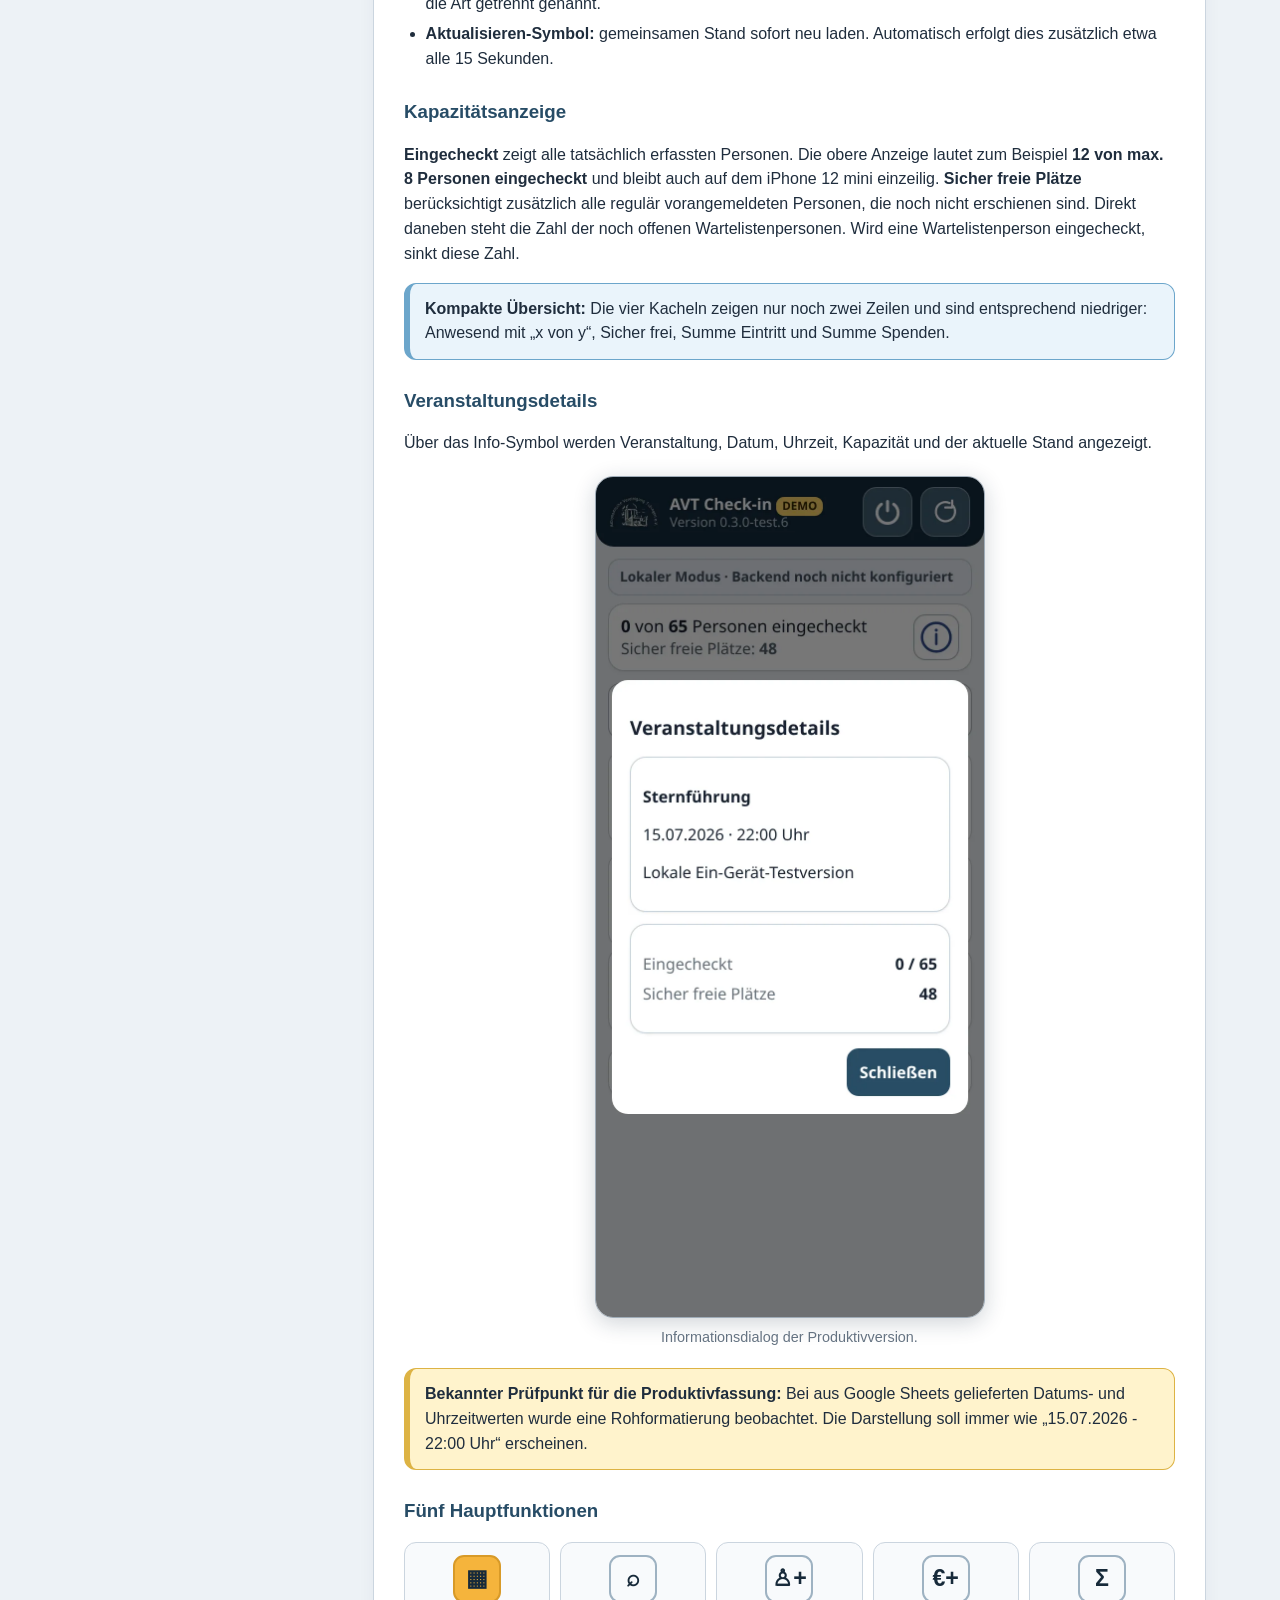
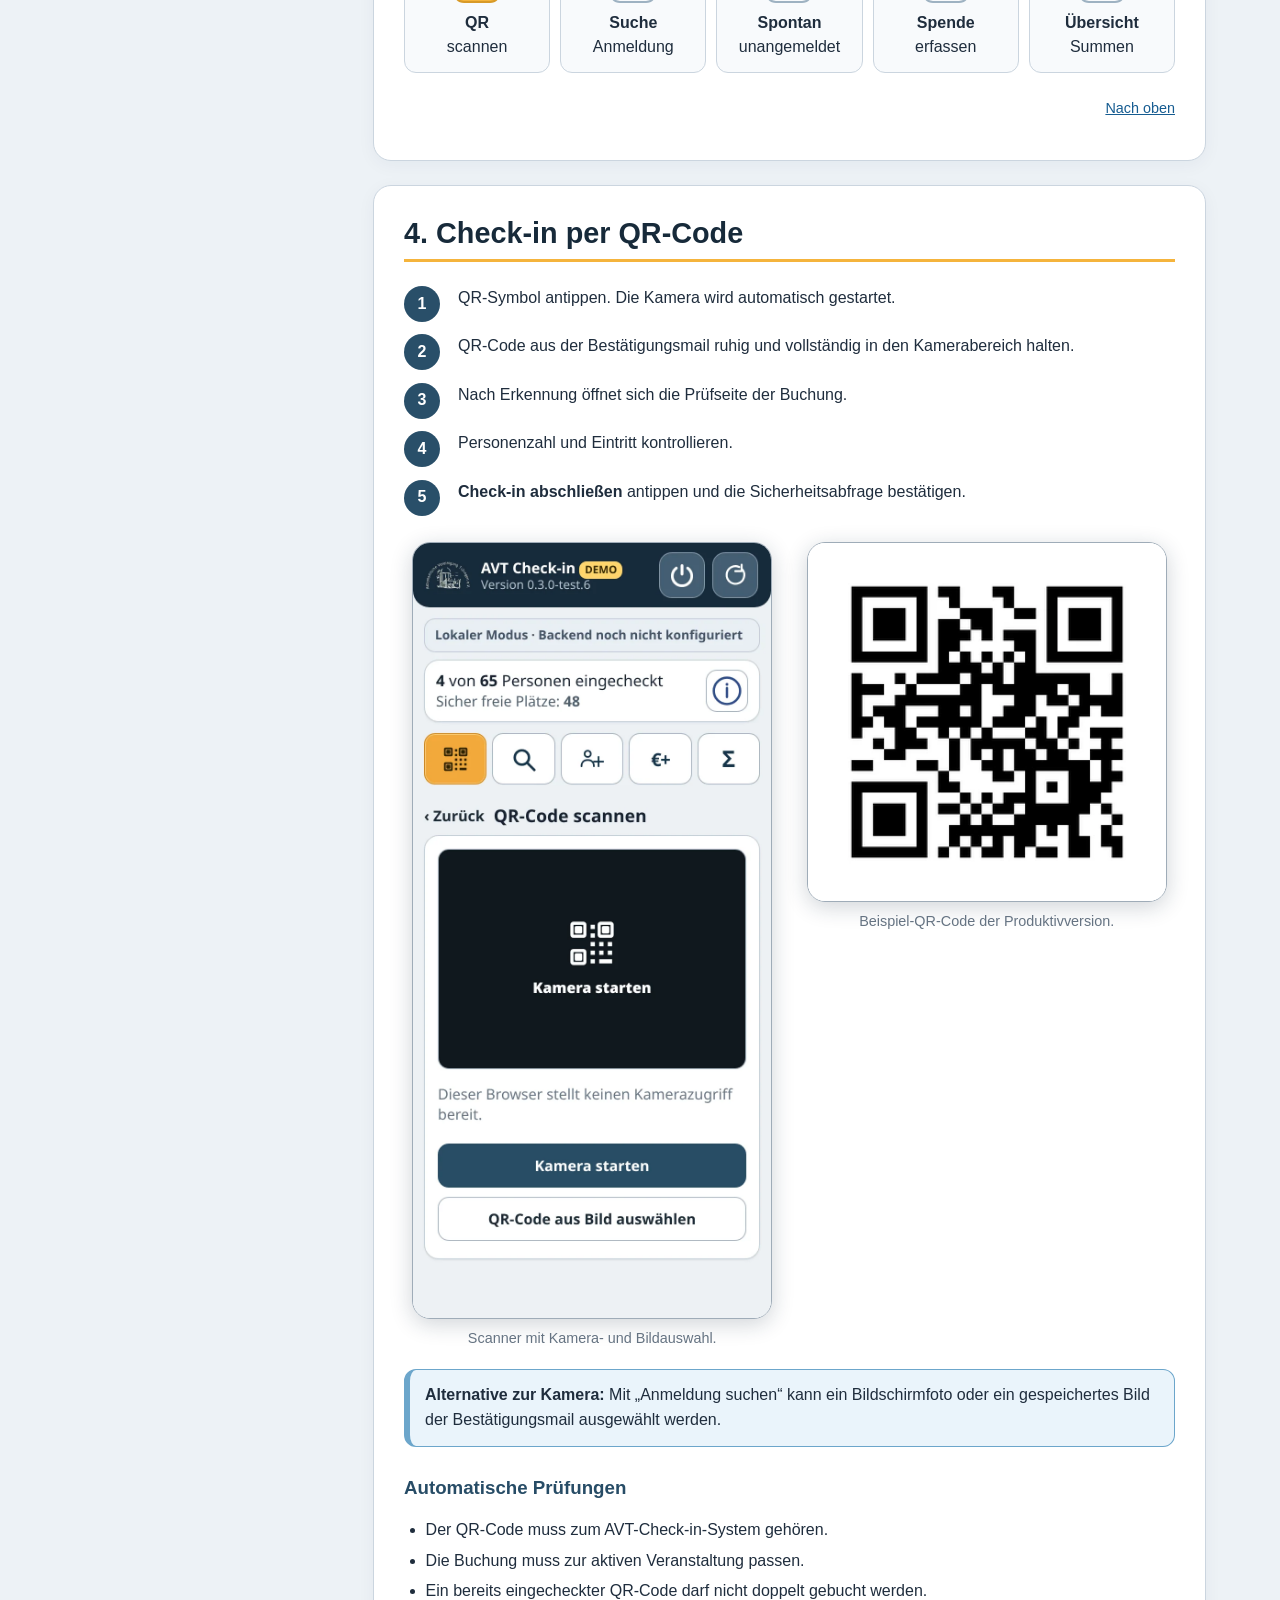
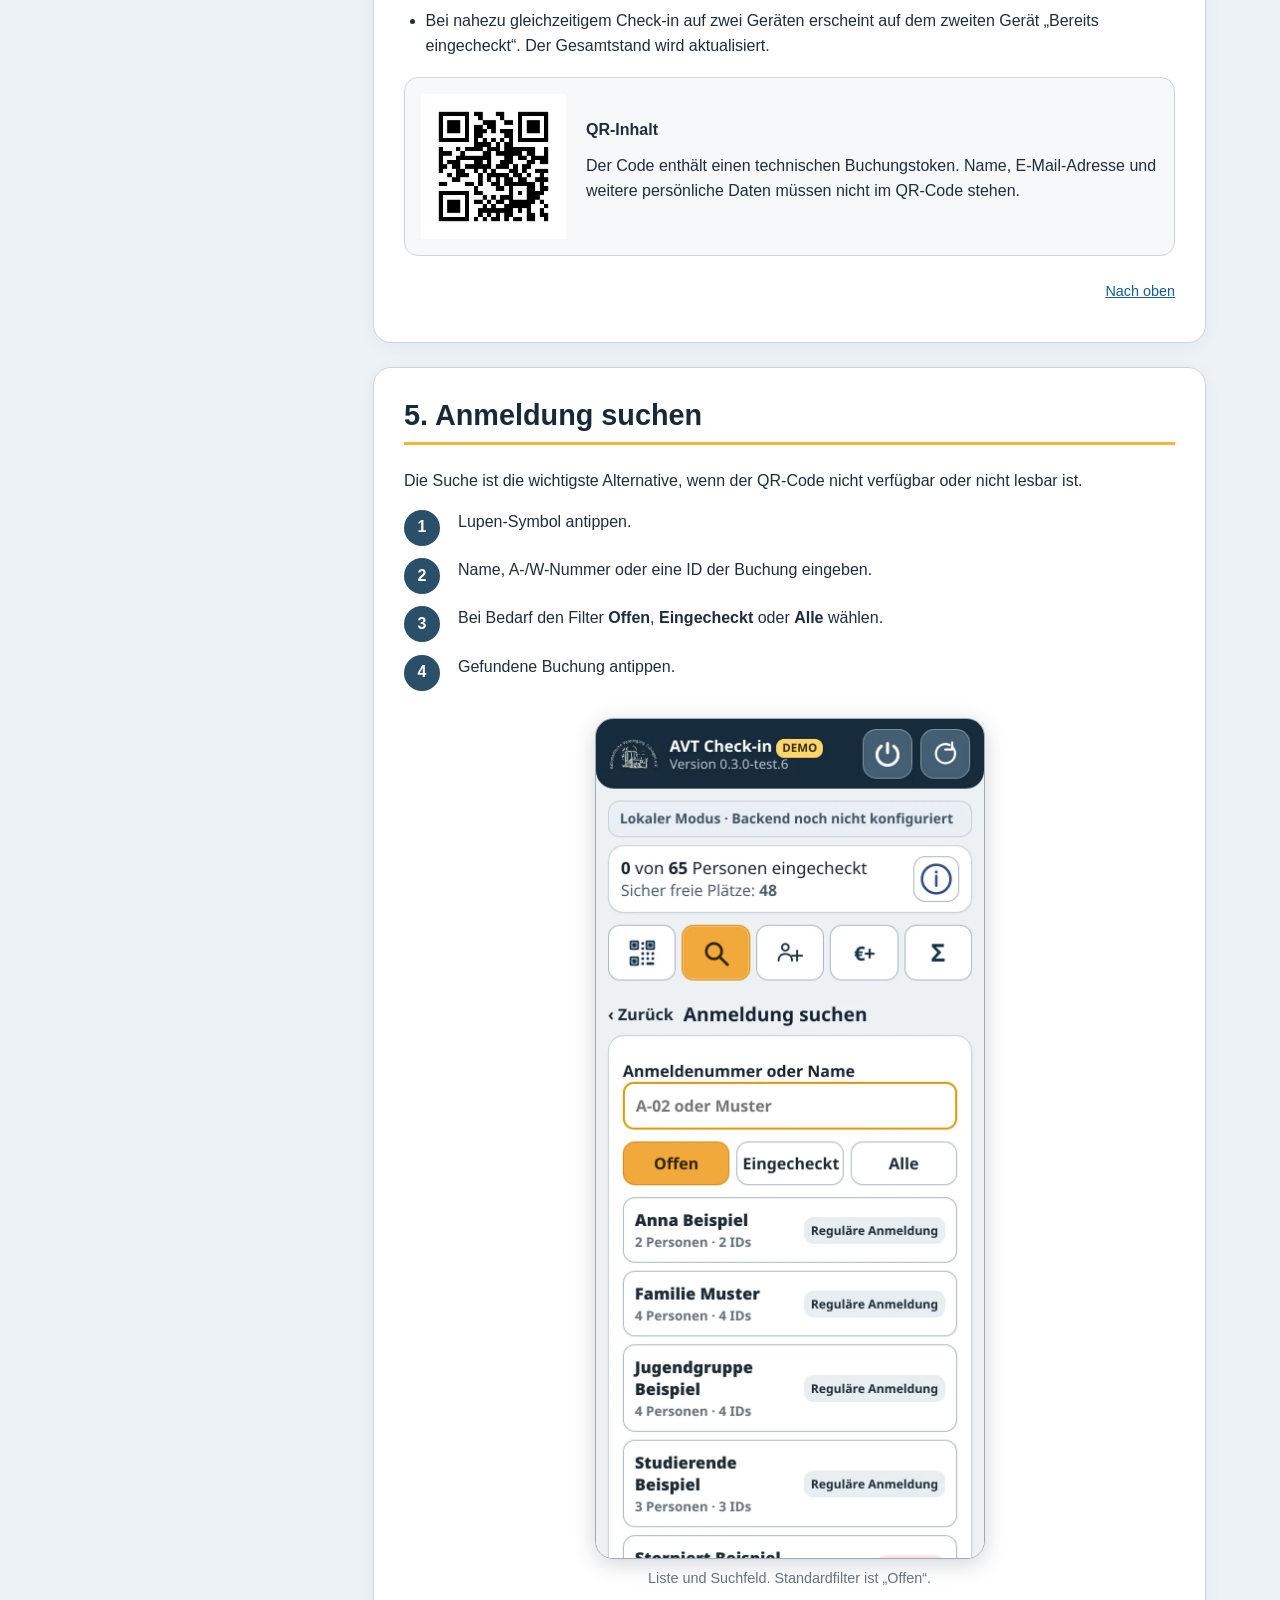
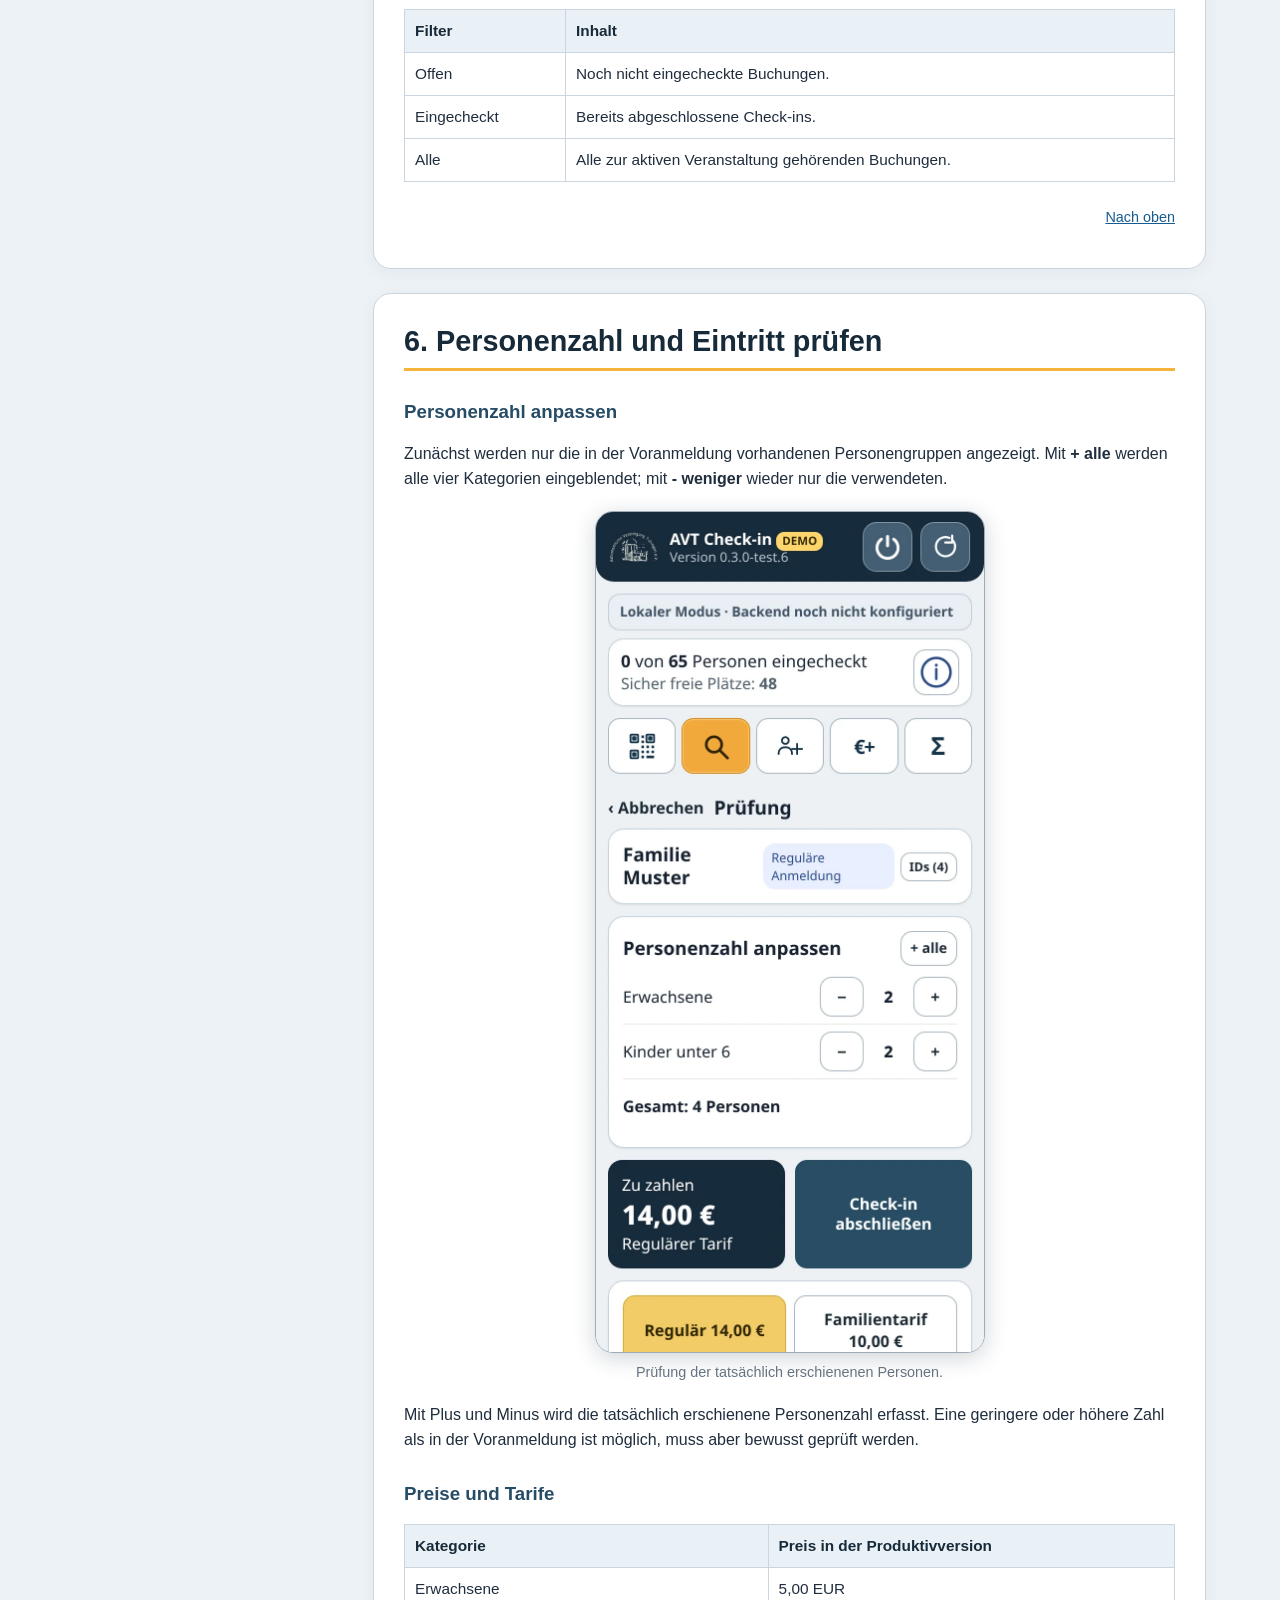
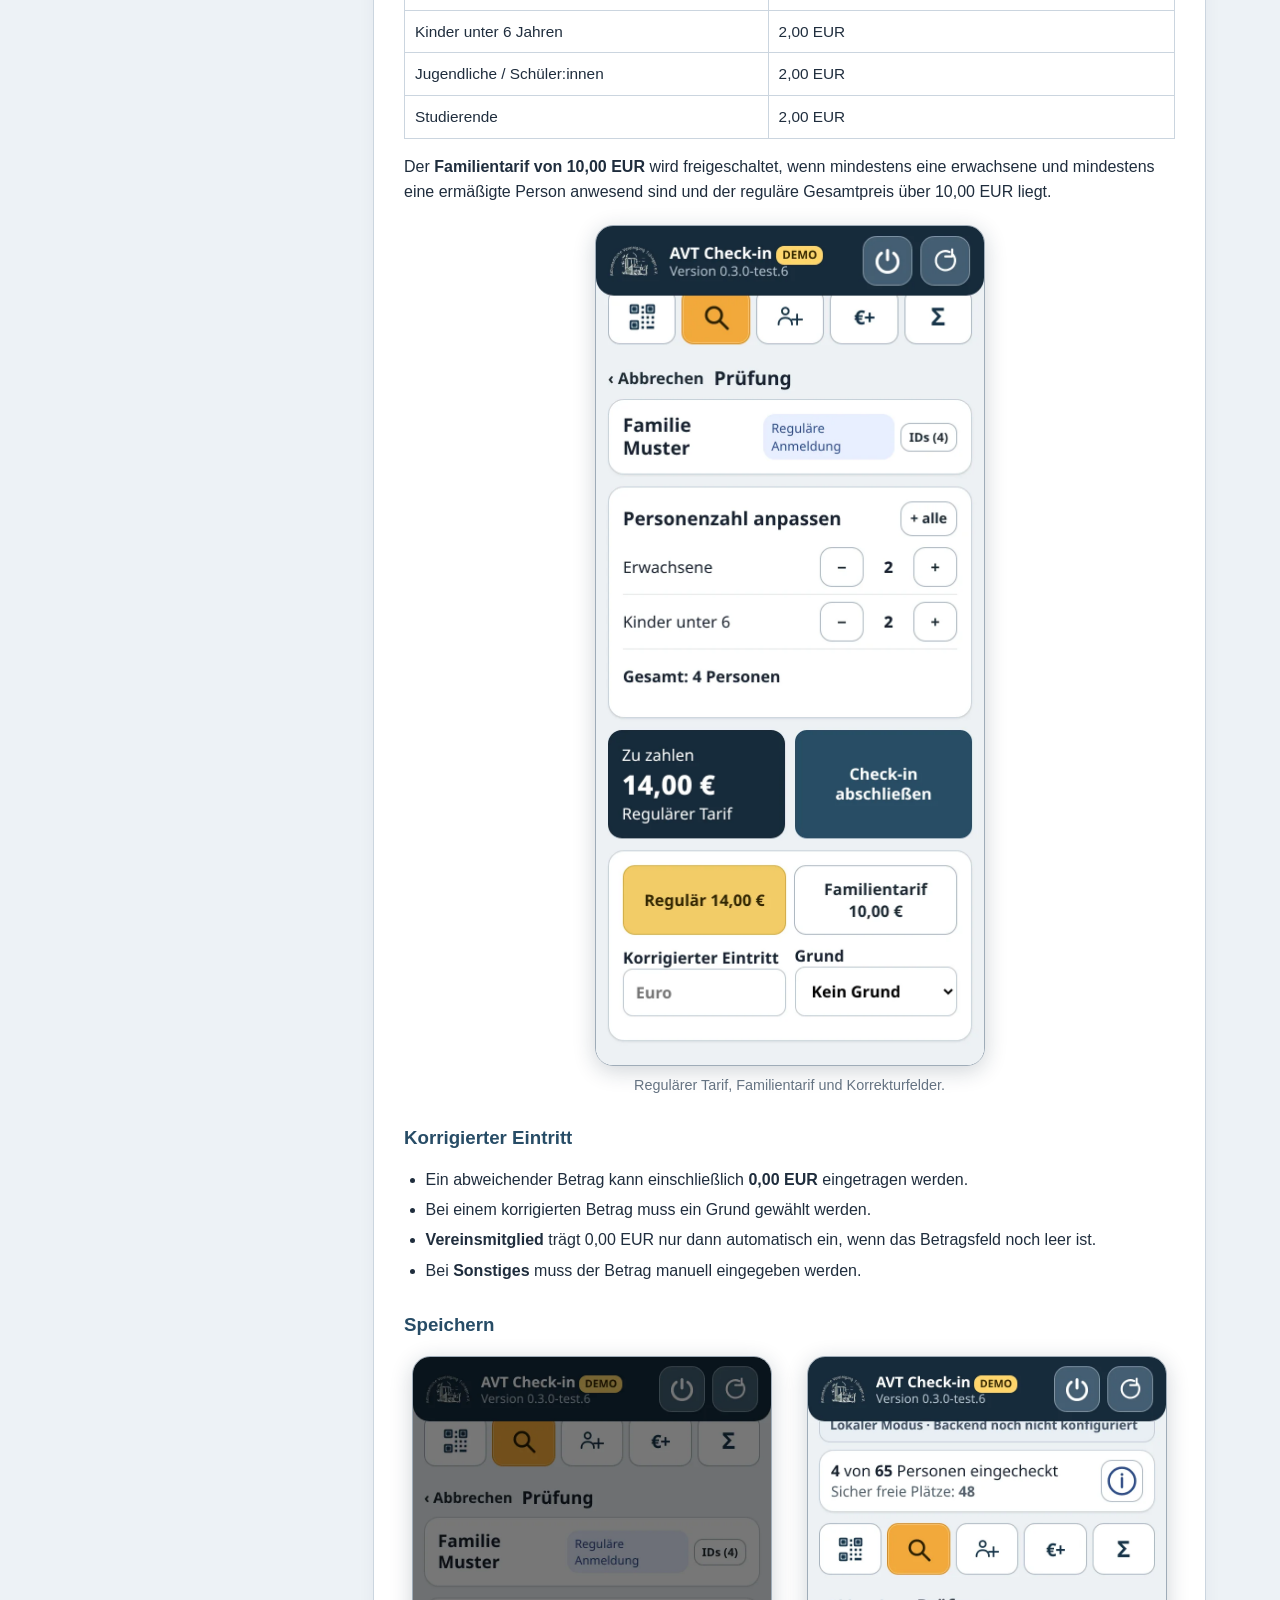
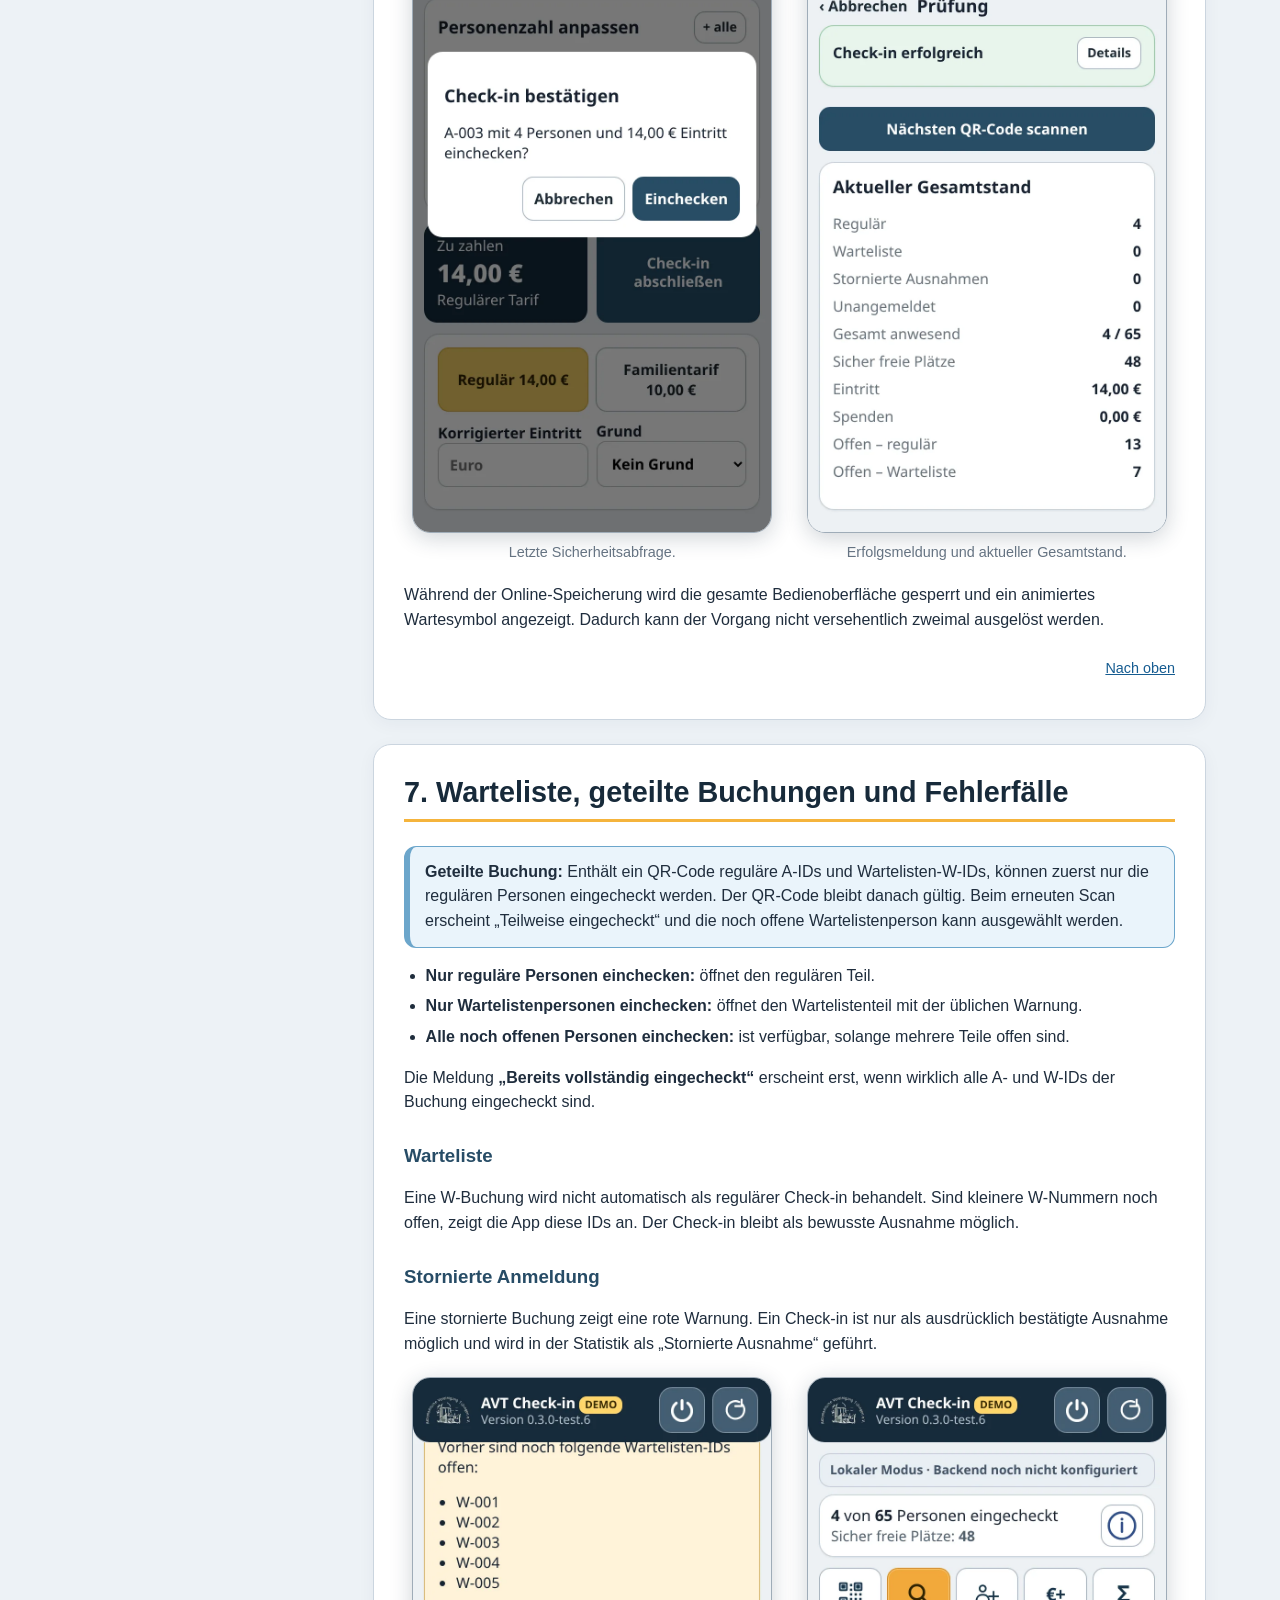
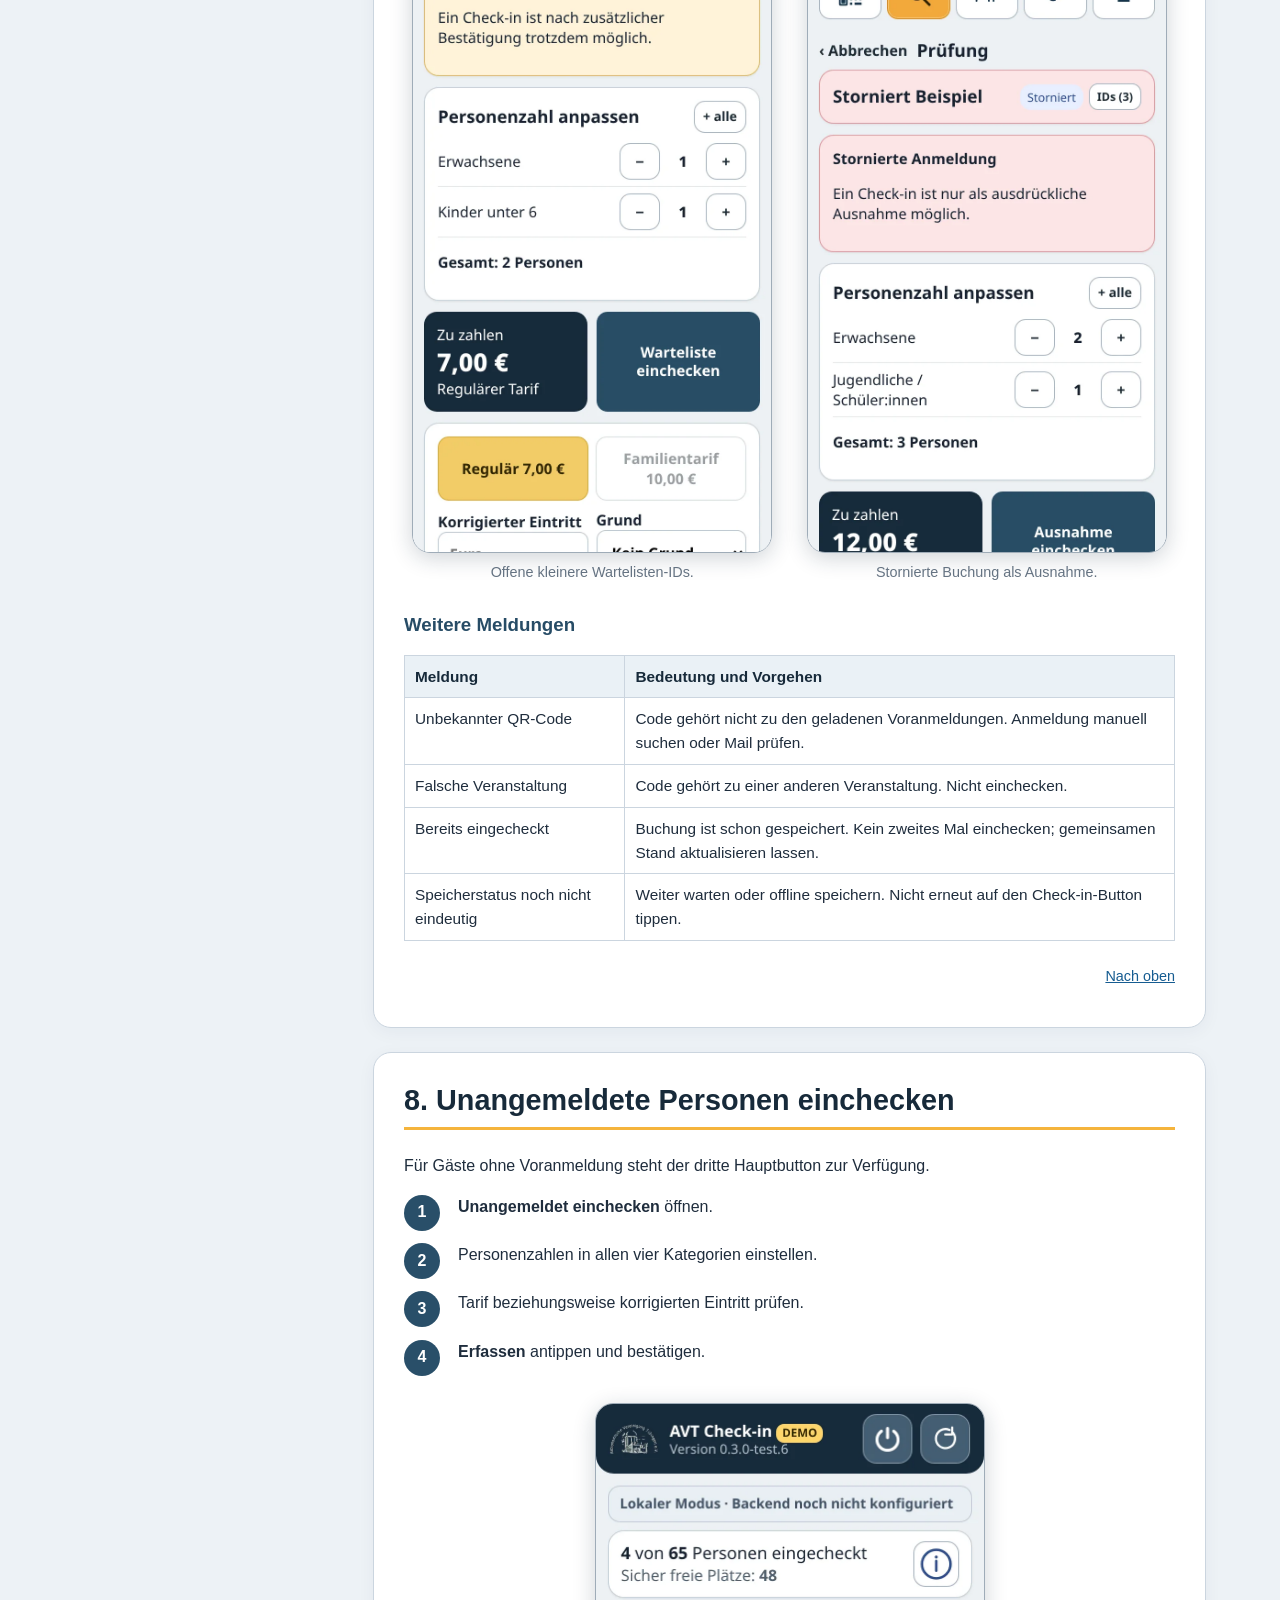
